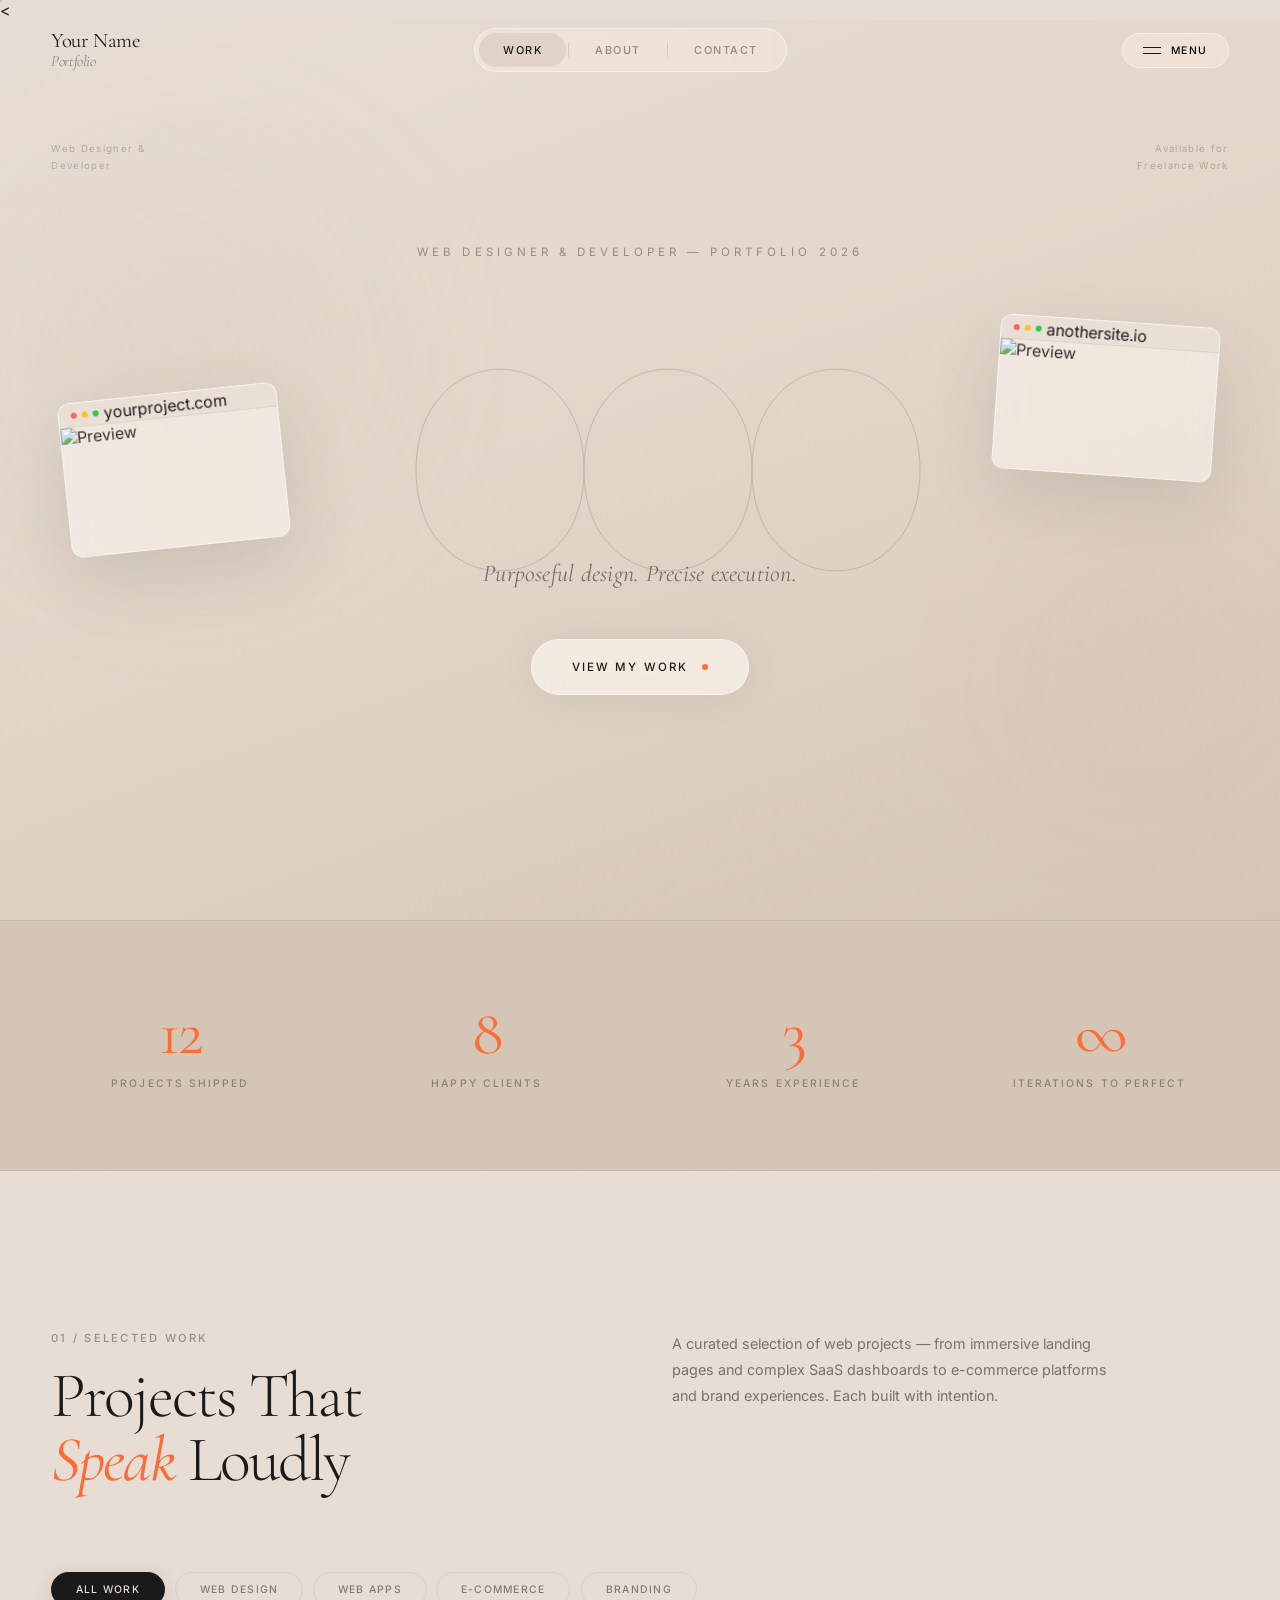
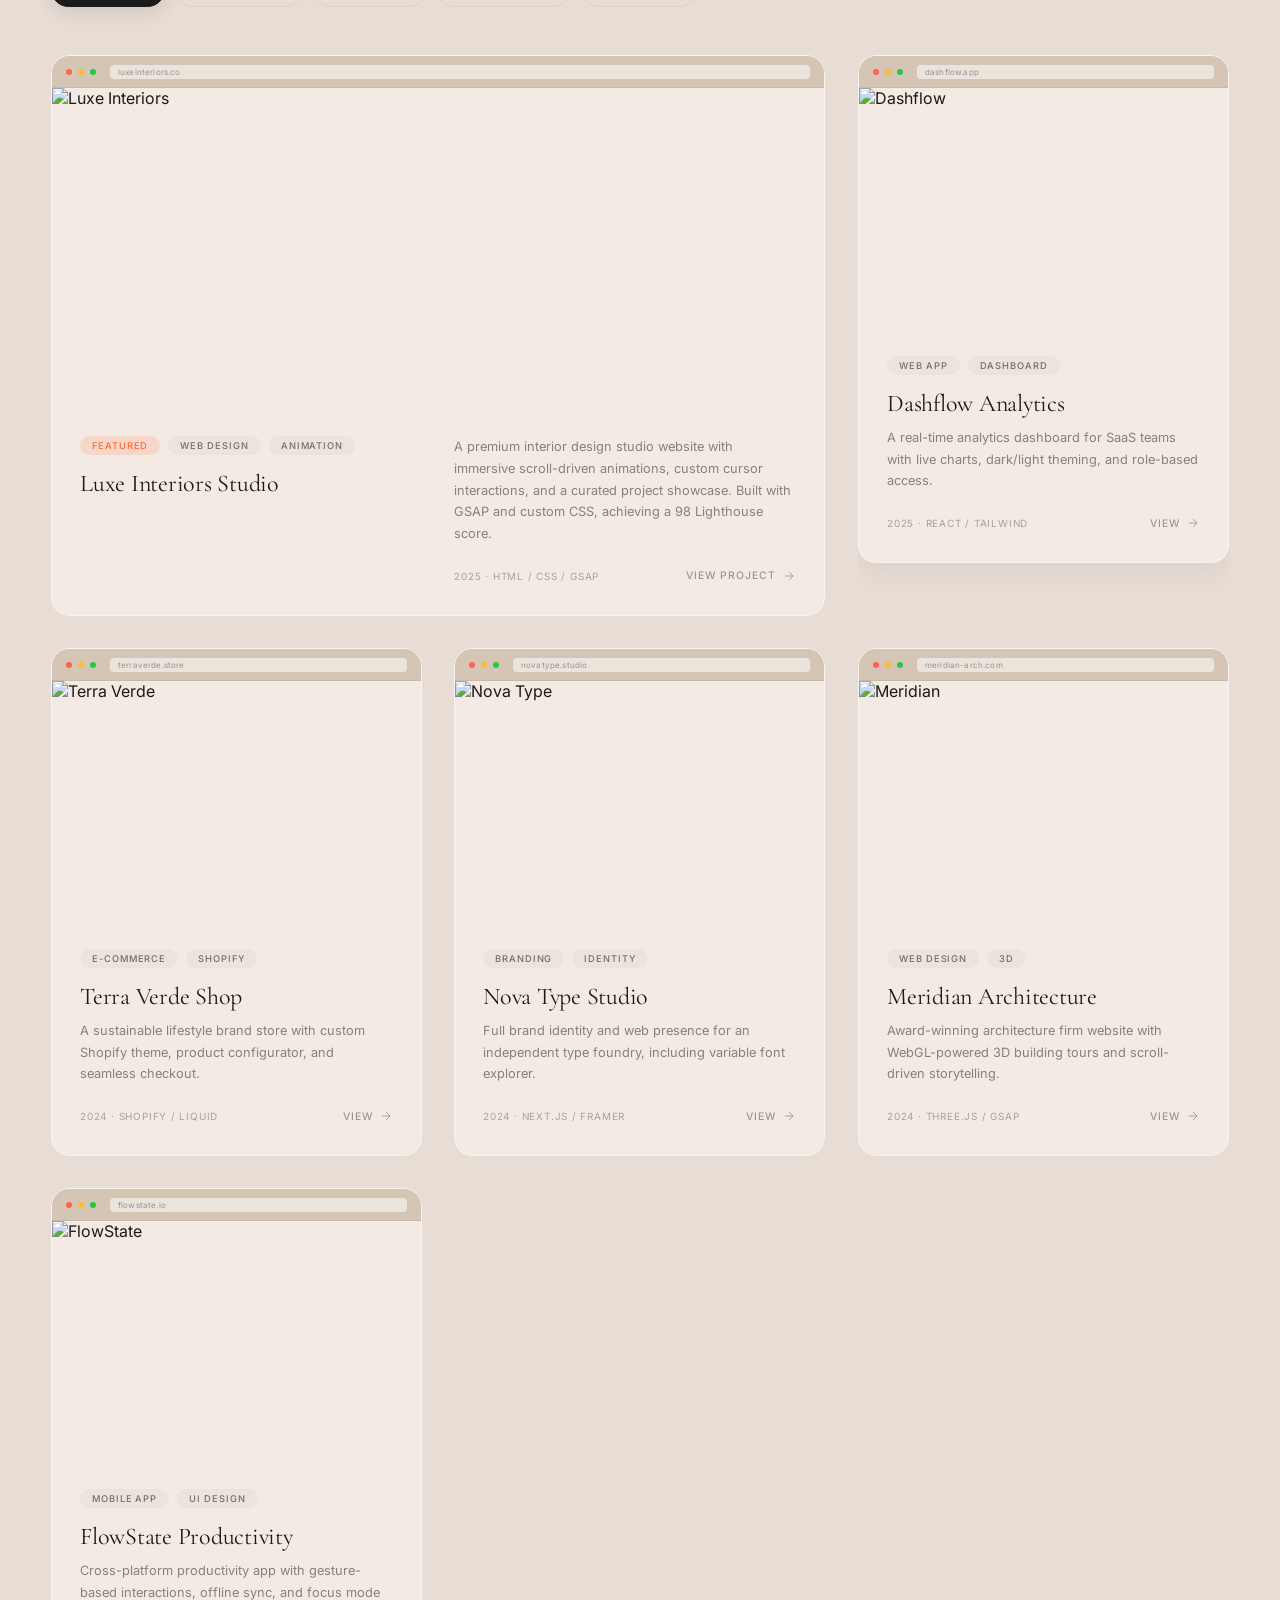
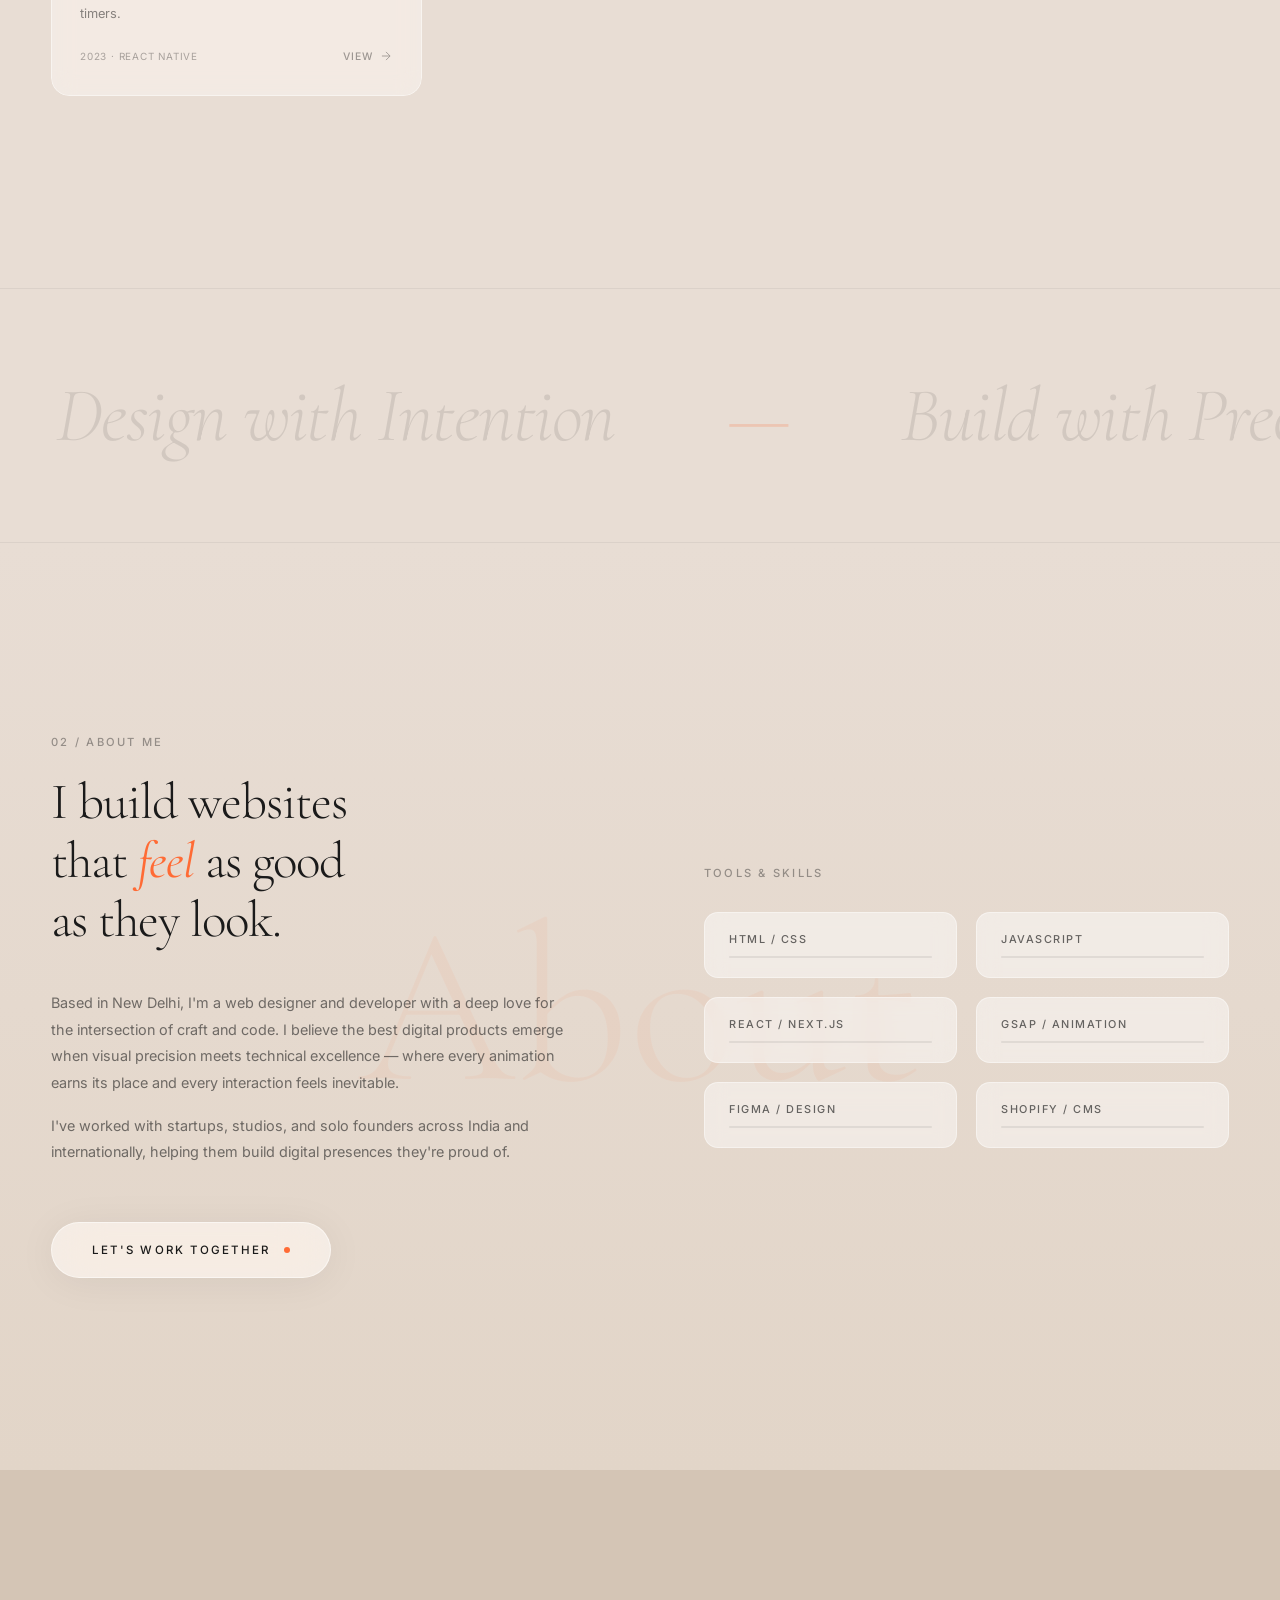
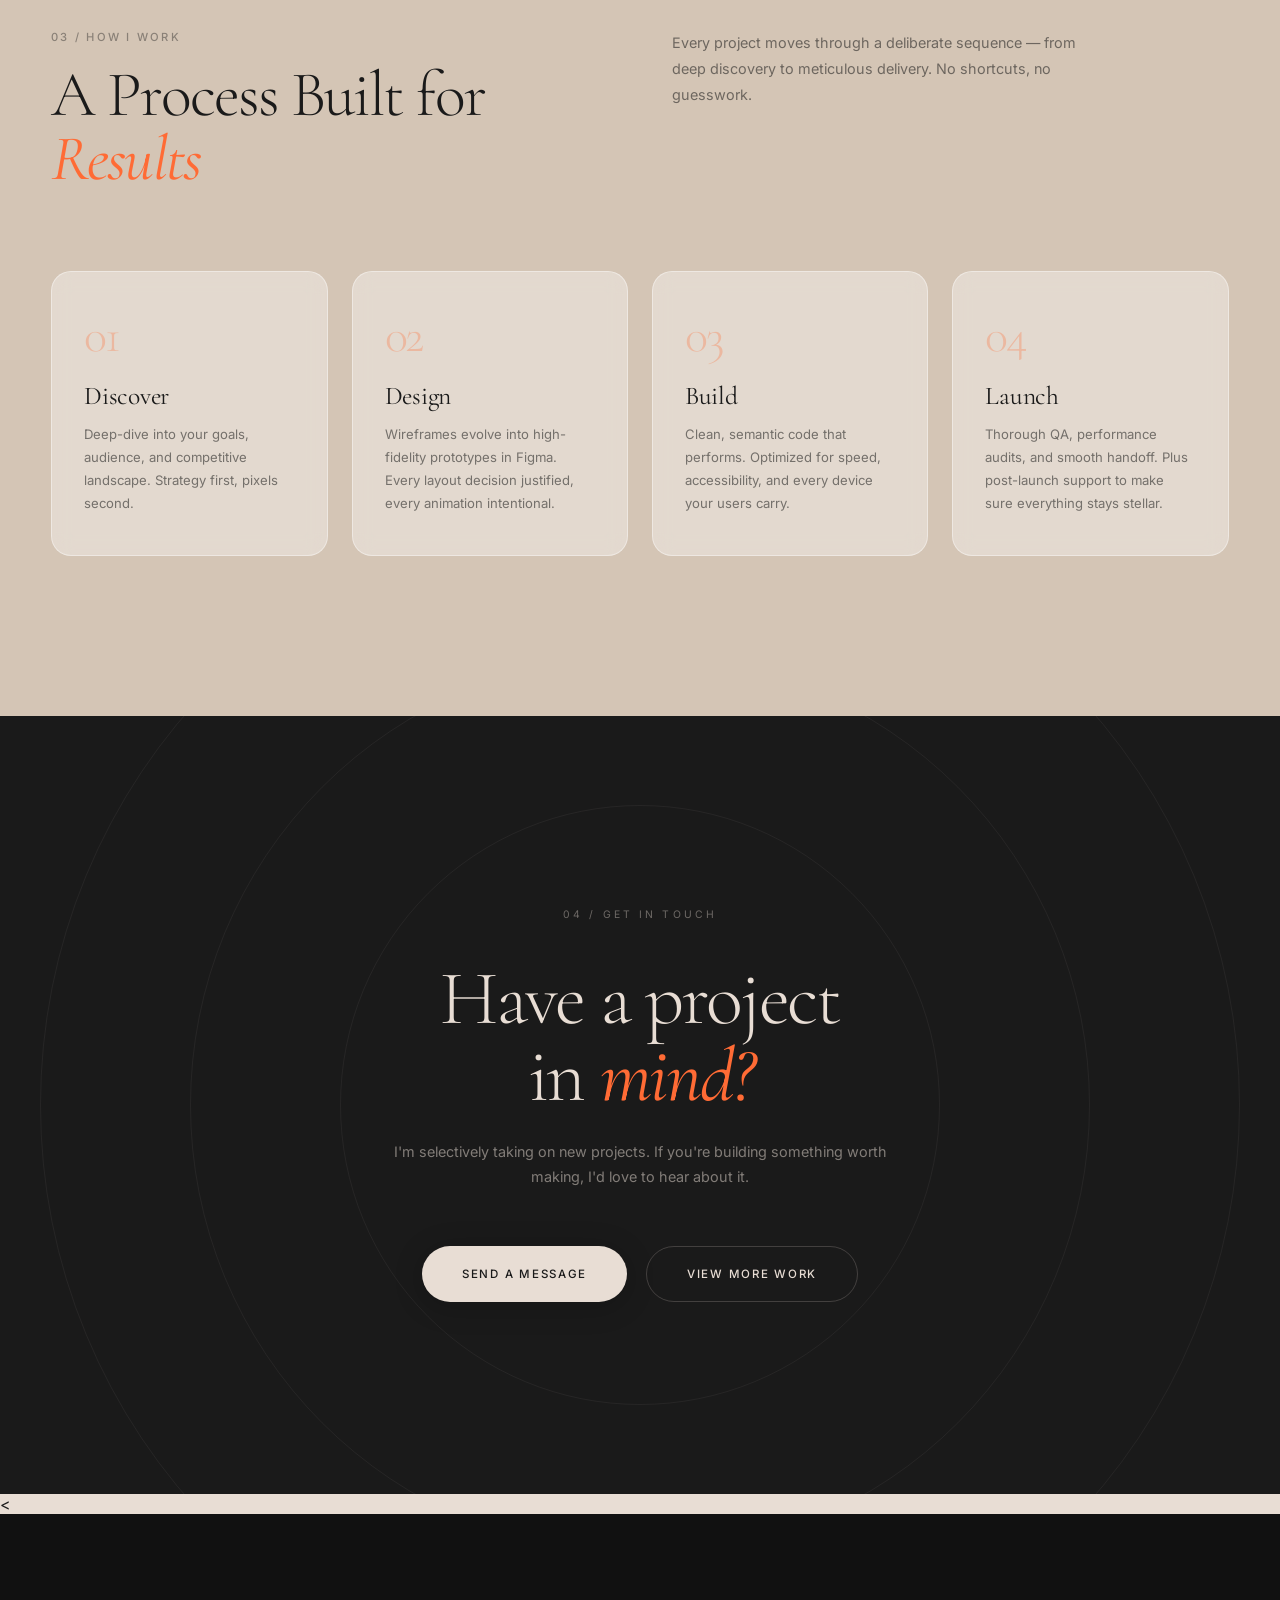
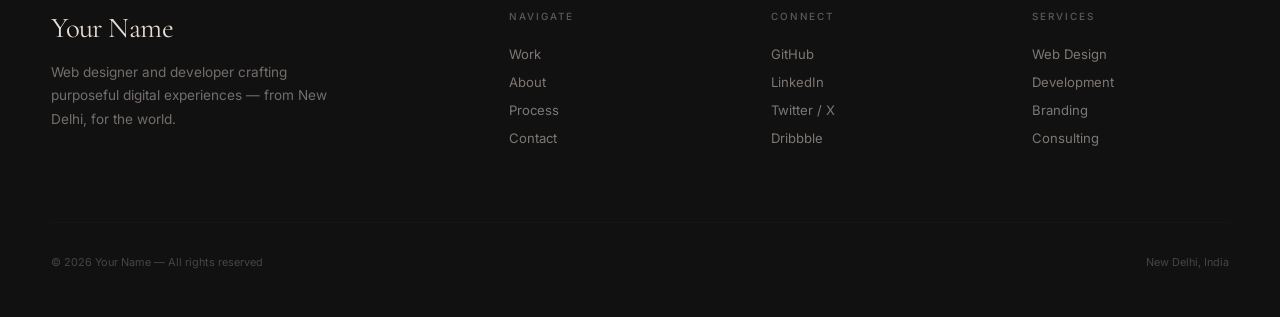
==== index.html @ 9e34c234 "Add files via upload" ====
<!DOCTYPE html>
<html lang="en">
<head>
    <meta charset="UTF-8">
    <meta name="viewport" content="width=device-width, initial-scale=1.0">
    <title>Portfolio — Web Projects</title>
    <link rel="preconnect" href="https://fonts.googleapis.com">
    <link rel="preconnect" href="https://fonts.gstatic.com" crossorigin>
    <link href="https://fonts.googleapis.com/css2?family=Cormorant+Garamond:ital,wght@0,300;0,400;0,500;0,600;1,300;1,400&family=Inter:wght@300;400;500&display=swap" rel="stylesheet">
    <script src="https://cdnjs.cloudflare.com/ajax/libs/gsap/3.12.5/gsap.min.js"></script>
    <script src="https://cdnjs.cloudflare.com/ajax/libs/gsap/3.12.5/ScrollTrigger.min.js"></script>
    <style>
        :root {
            --parchment: #E8DDD4;
            --parchment-deep: #D4C5B5;
            --parchment-dark: #C8B8A5;
            --ink: #1A1A1A;
            --ink-light: #3a3a3a;
            --accent: #FF6B35;
            --accent-soft: rgba(255, 107, 53, 0.15);
            --glass: rgba(255, 255, 255, 0.25);
            --glass-border: rgba(255, 255, 255, 0.45);
            --font-display: 'Cormorant Garamond', serif;
            --font-body: 'Inter', sans-serif;
            --ease-expo-out: cubic-bezier(0.16, 1, 0.3, 1);
            --ease-smooth: cubic-bezier(0.25, 1, 0.5, 1);
            --ease-liquid: cubic-bezier(0.4, 0, 0.2, 1);
        }

        * { margin: 0; padding: 0; box-sizing: border-box; }

        html {
            background: var(--parchment);
            color: var(--ink);
            font-family: var(--font-body);
            -webkit-font-smoothing: antialiased;
            -moz-osx-font-smoothing: grayscale;
            scroll-behavior: smooth;
        }

        body { 
            overflow-x: hidden; 
            cursor: none; 
        }

        /* ===== GRAIN ===== */
        .grain-overlay {
            position: fixed;
            top: -50%; left: -50%;
            width: 200%; height: 200%;
            pointer-events: none;
            z-index: 9999;
            opacity: 0.035;
            background-image: url("data:image/svg+xml,%3Csvg viewBox='0 0 512 512' xmlns='http://www.w3.org/2000/svg'%3E%3Cfilter id='n'%3E%3CfeTurbulence type='fractalNoise' baseFrequency='0.85' numOctaves='4' stitchTiles='stitch'/%3E%3C/filter%3E%3Crect width='100%25' height='100%25' filter='url(%23n)'/%3E%3C/svg%3E");
            animation: grainDrift 10s steps(12) infinite;
            mix-blend-mode: overlay;
        }
        @keyframes grainDrift {
            0%,100%{transform:translate(0,0)}10%{transform:translate(-2%,-5%)}20%{transform:translate(-5%,3%)}30%{transform:translate(3%,-8%)}40%{transform:translate(-3%,8%)}50%{transform:translate(-6%,4%)}60%{transform:translate(6%,0)}70%{transform:translate(0,5%)}80%{transform:translate(2%,10%)}90%{transform:translate(-4%,4%)}
        }

        /* ===== CURSOR ===== */
        .cursor-ring {
            position: fixed; top: 0; left: 0;
            width: 32px; height: 32px;
            border: 1px solid rgba(26,26,26,0.25);
            border-radius: 50%;
            pointer-events: none;
            z-index: 10000;
            transform: translate(-50%,-50%) translate3d(0,0,0);
            transition: width .4s var(--ease-smooth), height .4s var(--ease-smooth), border-color .4s, background .4s;
            mix-blend-mode: difference;
            will-change: transform;
        }
        .cursor-ring.hovering { 
            width: 56px; height: 56px; 
            border-color: rgba(255,255,255,.5); 
            background: rgba(255,255,255,0.03);
        }
        .cursor-dot {
            position: fixed; top: 0; left: 0;
            width: 5px; height: 5px;
            background: var(--ink);
            border-radius: 50%;
            pointer-events: none;
            z-index: 10001;
            transform: translate(-50%,-50%) translate3d(0,0,0);
            transition: opacity .3s var(--ease-smooth), transform .3s var(--ease-smooth);
            mix-blend-mode: difference;
            will-change: transform;
        }
        .cursor-dot.hovering { opacity: 0; transform: translate(-50%,-50%) scale(.3) translate3d(0,0,0); }

        /* ===== NAV ===== */
        .nav {
            position: fixed; top: 0; left: 0;
            width: 100%; z-index: 100;
            padding: 28px 4vw;
            transition: all .6s var(--ease-expo-out);
        }
        .nav.scrolled {
            padding: 16px 4vw;
            background: rgba(232,221,212,.78);
            backdrop-filter: blur(24px) saturate(160%);
            -webkit-backdrop-filter: blur(24px) saturate(160%);
            border-bottom: 1px solid rgba(26,26,26,.06);
        }
        .nav-inner {
            max-width: 1440px; margin: 0 auto;
            display: flex; align-items: center; justify-content: space-between;
        }
        .nav-logo {
            font-family: var(--font-display);
            font-size: 1.3rem; font-weight: 400;
            letter-spacing: -0.02em;
            color: var(--ink); text-decoration: none; line-height: 1;
        }
        .nav-logo span {
            display: block; font-size: .75em; font-style: italic;
            font-weight: 300; opacity: .5; margin-top: 2px;
        }
        .nav-tabs {
            display: flex; align-items: center; gap: 2px;
            background: var(--glass);
            backdrop-filter: blur(20px) saturate(180%);
            -webkit-backdrop-filter: blur(20px) saturate(180%);
            border: 1px solid var(--glass-border);
            border-radius: 100px; padding: 4px;
        }
        .nav-tab {
            position: relative;
            padding: 10px 24px;
            font-family: var(--font-body);
            font-size: .68rem; font-weight: 500;
            letter-spacing: .14em; text-transform: uppercase;
            text-decoration: none; color: var(--ink); opacity: .45;
            transition: all .4s var(--ease-smooth); 
            border-radius: 100px;
        }
        .nav-tab:hover { opacity: .85; background: rgba(26,26,26,.05); }
        .nav-tab.active { opacity: 1; background: rgba(26,26,26,.08); }
        .nav-divider { width: 1px; height: 14px; background: rgba(26,26,26,.12); }
        .nav-menu-btn {
            display: flex; align-items: center; gap: 10px;
            padding: 10px 20px;
            background: var(--glass);
            backdrop-filter: blur(20px) saturate(180%);
            -webkit-backdrop-filter: blur(20px) saturate(180%);
            border: 1px solid var(--glass-border);
            border-radius: 100px; cursor: none;
            transition: all .4s var(--ease-smooth);
        }
        .nav-menu-btn:hover { background: rgba(26,26,26,.06); }
        .hamburger { display: flex; flex-direction: column; gap: 5px; width: 18px; }
        .hamburger span {
            display: block; height: 1px; background: var(--ink);
            transition: all .4s var(--ease-expo-out); transform-origin: center;
        }
        .hamburger.open span:first-child { transform: rotate(45deg) translate(2px,2px); }
        .hamburger.open span:last-child { transform: rotate(-45deg) translate(2px,-2px); }
        .menu-label {
            font-family: var(--font-body); font-size: .65rem;
            font-weight: 500; letter-spacing: .15em; text-transform: uppercase;
        }

        /* ===== MENU OVERLAY ===== */
        .menu-overlay {
            position: fixed; inset: 0;
            background: var(--parchment);
            z-index: 90;
            display: flex; flex-direction: column;
            align-items: center; justify-content: center; gap: 2rem;
            opacity: 0; pointer-events: none;
            transition: opacity .7s var(--ease-expo-out);
        }
        .menu-overlay.open { opacity: 1; pointer-events: auto; }
        .menu-item {
            font-family: var(--font-display);
            font-size: clamp(2.5rem, 6vw, 5rem);
            font-weight: 300; color: var(--ink); text-decoration: none;
            opacity: 0; transform: translateY(40px);
            transition: all .6s var(--ease-expo-out); position: relative;
        }
        .menu-overlay.open .menu-item { opacity: 1; transform: translateY(0); }
        .menu-item::after {
            content: ''; position: absolute; bottom: -6px; left: 50%;
            width: 0; height: 1px; background: var(--accent);
            transition: all .5s var(--ease-expo-out);
            transform: translateX(-50%);
        }
        .menu-item:hover::after { width: 100%; }
        .menu-item:hover { color: var(--accent); }

        /* ===== HERO ===== */
        .hero {
            position: relative; width: 100%; min-height: 100vh;
            display: flex; align-items: center; justify-content: center;
            overflow: hidden;
            background: linear-gradient(160deg, var(--parchment) 0%, #E2D5C8 50%, var(--parchment-deep) 100%);
        }
        
        /* Infinity / Lemniscate Background */
        .hero-infinity {
            position: absolute;
            inset: 0;
            display: flex;
            align-items: center;
            justify-content: center;
            z-index: 1;
            pointer-events: none;
            opacity: 0.18;
            animation: infinityRotate 60s linear infinite;
        }
        @keyframes infinityRotate {
            from { transform: rotate(0deg); }
            to { transform: rotate(360deg); }
        }
        .hero-infinity svg {
            width: 70vw;
            height: 70vw;
            max-width: 900px;
            max-height: 900px;
            overflow: visible;
        }
        .infinity-path {
            fill: none;
            stroke: var(--ink);
            stroke-width: 0.8;
            stroke-linecap: round;
            stroke-dasharray: 2400;
            stroke-dashoffset: 2400;
            animation: infinityDraw 8s var(--ease-expo-out) forwards, infinityPulse 6s ease-in-out 8s infinite;
        }
        @keyframes infinityDraw {
            to { stroke-dashoffset: 0; }
        }
        @keyframes infinityPulse {
            0%, 100% { stroke-opacity: 0.3; }
            50% { stroke-opacity: 0.6; }
        }

        /* Organic Blobs */
        .hero-blob {
            position: absolute;
            border-radius: 50%;
            filter: blur(80px);
            opacity: 0.35;
            z-index: 1;
            pointer-events: none;
            will-change: transform;
        }
        .hero-blob.one {
            width: 500px; height: 500px;
            background: radial-gradient(circle, rgba(200,180,160,.5) 0%, transparent 70%);
            top: 10%; left: -5%;
            animation: blobFloat1 20s ease-in-out infinite;
        }
        .hero-blob.two {
            width: 400px; height: 400px;
            background: radial-gradient(circle, rgba(255,107,53,.15) 0%, transparent 70%);
            bottom: 5%; right: -5%;
            animation: blobFloat2 25s ease-in-out infinite;
        }
        @keyframes blobFloat1 {
            0%,100%{transform:translate(0,0) scale(1)}33%{transform:translate(40px,-30px) scale(1.1)}66%{transform:translate(-20px,20px) scale(0.9)}
        }
        @keyframes blobFloat2 {
            0%,100%{transform:translate(0,0) scale(1)}33%{transform:translate(-30px,40px) scale(1.05)}66%{transform:translate(20px,-20px) scale(0.95)}
        }

        /* Floating browser-style preview cards */
        .float-preview {
            position: absolute;
            width: 220px; height: 155px;
            background: rgba(255,255,255,.45);
            backdrop-filter: blur(16px) saturate(140%);
            border-radius: 12px;
            border: 1px solid rgba(255,255,255,.5);
            box-shadow: 0 24px 70px rgba(0,0,0,.1);
            overflow: hidden; z-index: 2;
            will-change: transform;
        }
        .float-preview .browser-bar {
            height: 24px;
            background: rgba(232,221,212,.85);
            display: flex; align-items: center; gap: 5px;
            padding: 0 12px;
            border-bottom: 1px solid rgba(0,0,0,.06);
        }
        .browser-dot { width: 6px; height: 6px; border-radius: 50%; }
        .bd-r { background: #ff5f57; }
        .bd-y { background: #febc2e; }
        .bd-g { background: #28c840; }
        .float-preview .preview-content {
            width: 100%; height: calc(100% - 24px);
            object-fit: cover;
            opacity: 0.9;
        }
        .float-preview.left {
            left: 5%; top: 50%;
            transform: translateY(-50%) rotate(-6deg);
            animation: fp1 8s ease-in-out infinite;
        }
        .float-preview.right {
            right: 5%; top: 42%;
            transform: translateY(-50%) rotate(4deg);
            animation: fp2 9s ease-in-out infinite;
        }
        @keyframes fp1 {
            0%,100% { transform: translateY(-50%) rotate(-6deg) translate3d(0,0,0); }
            50% { transform: translateY(calc(-50% - 16px)) rotate(-4deg) translate3d(0,0,0); }
        }
        @keyframes fp2 {
            0%,100% { transform: translateY(-50%) rotate(4deg) translate3d(0,0,0); }
            50% { transform: translateY(calc(-50% - 20px)) rotate(6deg) translate3d(0,0,0); }
        }

        /* Hero content */
        .hero-content {
            position: relative; z-index: 10;
            text-align: center; max-width: 940px; padding: 0 4vw;
        }
        .hero-eyebrow {
            font-family: var(--font-body);
            font-size: .72rem; font-weight: 400;
            letter-spacing: .35em; text-transform: uppercase;
            color: var(--ink); opacity: .4;
            margin-bottom: 2.2rem; overflow: hidden;
        }
        .hero-eyebrow span { display: inline-block; }
        .hero-headline {
            font-family: var(--font-display);
            font-size: clamp(3.2rem, 10vw, 8.5rem);
            font-weight: 300; line-height: .9;
            letter-spacing: -.04em; color: var(--ink);
            margin-bottom: 2.2rem;
        }
        .hero-headline .line { display: block; overflow: hidden; }
        .hero-headline .line-inner { display: block; transform: translateY(110%); }
        .hero-headline .accent { color: var(--accent); font-style: italic; font-weight: 400; }
        .hero-subline {
            font-family: var(--font-display);
            font-size: clamp(1.1rem, 2.2vw, 1.5rem);
            font-weight: 400; font-style: italic;
            color: var(--ink); opacity: .55;
            margin-bottom: 3.2rem; overflow: hidden;
            letter-spacing: 0.01em;
        }
        .hero-subline span { display: inline-block; }
        .cta-btn {
            position: relative; display: inline-flex;
            align-items: center; gap: 14px;
            padding: 20px 40px;
            background: rgba(255,255,255,.55);
            backdrop-filter: blur(24px) saturate(200%);
            -webkit-backdrop-filter: blur(24px) saturate(200%);
            border: 1px solid rgba(255,255,255,.5);
            border-radius: 100px;
            font-family: var(--font-body); font-size: .72rem;
            font-weight: 500; letter-spacing: .18em; text-transform: uppercase;
            color: var(--ink); text-decoration: none; cursor: none;
            overflow: hidden;
            transition: all .5s var(--ease-smooth);
            box-shadow: 0 4px 40px rgba(0,0,0,.06);
            will-change: transform;
        }
        .cta-btn::before {
            content: ''; position: absolute; inset: 0;
            background: var(--ink);
            transform: scaleX(0); transform-origin: right;
            transition: transform .6s var(--ease-expo-out);
            border-radius: 100px; z-index: 0;
        }
        .cta-btn:hover::before { transform: scaleX(1); transform-origin: left; }
        .cta-btn:hover { color: var(--parchment); box-shadow: 0 12px 50px rgba(0,0,0,.18); transform: translateY(-2px); }
        .cta-btn span, .cta-btn .btn-dot { position: relative; z-index: 1; }
        .btn-dot {
            width: 6px; height: 6px; background: var(--accent);
            border-radius: 50%; transition: all .4s var(--ease-smooth);
        }
        .cta-btn:hover .btn-dot { background: var(--parchment); transform: scale(1.6); }
        
        /* Side labels */
        .hero-side-label {
            position: absolute; top: 120px;
            font-family: var(--font-body); font-size: .6rem;
            letter-spacing: .14em; color: var(--ink); opacity: .25;
            z-index: 10; line-height: 1.8;
        }
        .hero-side-label.right { right: 4vw; text-align: right; }
        .hero-side-label.left { left: 4vw; }
        
        /* Scroll indicator */
        .scroll-indicator {
            position: absolute; bottom: 36px; left: 50%;
            transform: translateX(-50%); z-index: 10;
            display: flex; flex-direction: column; align-items: center; gap: 10px;
            opacity: 0;
        }
        .scroll-indicator span {
            font-family: var(--font-body); font-size: .6rem;
            letter-spacing: .25em; text-transform: uppercase;
            color: var(--ink); opacity: .35;
        }
        .scroll-line {
            width: 1px; height: 48px;
            background: linear-gradient(to bottom, var(--ink), transparent);
            opacity: .25; 
            animation: scrollPulse 2.5s ease-in-out infinite;
            transform-origin: top;
        }
        @keyframes scrollPulse {
            0%,100%{transform:scaleY(1);opacity:.25}50%{transform:scaleY(.4);opacity:.08}
        }

        /* ===== STATS STRIP ===== */
        .stats-strip {
            padding: 5rem 4vw;
            background: var(--parchment-deep);
            border-top: 1px solid rgba(26,26,26,.06);
            border-bottom: 1px solid rgba(26,26,26,.06);
            position: relative;
            z-index: 5;
        }
        .stats-inner {
            max-width: 1200px; margin: 0 auto;
            display: grid; grid-template-columns: repeat(4, 1fr);
            gap: 3rem;
        }
        .stat-item { text-align: center; }
        .stat-number {
            font-family: var(--font-display);
            font-size: clamp(2.5rem, 5vw, 4rem);
            font-weight: 300; color: var(--ink);
            letter-spacing: -.03em; line-height: 1;
        }
        .stat-number .accent-num { color: var(--accent); font-weight: 400; }
        .stat-label {
            font-family: var(--font-body); font-size: .65rem;
            font-weight: 500; letter-spacing: .2em;
            text-transform: uppercase; color: var(--ink); opacity: .4;
            margin-top: .75rem;
        }

        /* ===== PROJECTS SECTION ===== */
        .section {
            position: relative;
            padding: 10rem 4vw 12rem;
            background: var(--parchment); 
            overflow: hidden;
        }
        .section-header {
            max-width: 1440px; margin: 0 auto;
            display: grid; grid-template-columns: 1fr 1fr;
            gap: 4rem; align-items: start; margin-bottom: 5rem;
        }
        .section-label {
            font-family: var(--font-body); font-size: .7rem;
            font-weight: 500; letter-spacing: .2em; text-transform: uppercase;
            color: var(--ink); opacity: .4; margin-bottom: 1.2rem;
        }
        .section-title {
            font-family: var(--font-display);
            font-size: clamp(2.5rem, 5vw, 4.5rem);
            font-weight: 300; line-height: 1; color: var(--ink);
            letter-spacing: -.03em;
        }
        .section-title .accent { color: var(--accent); font-style: italic; font-weight: 400; }
        .section-desc {
            font-family: var(--font-body); font-size: .9rem;
            line-height: 1.8; color: var(--ink); opacity: .55;
            max-width: 440px;
        }
        
        /* Filter tabs */
        .filter-tabs {
            max-width: 1440px; margin: 0 auto 3rem;
            display: flex; gap: .6rem; flex-wrap: wrap;
        }
        .filter-tab {
            padding: 10px 24px;
            background: transparent;
            border: 1px solid rgba(26,26,26,.12);
            border-radius: 100px;
            font-family: var(--font-body); font-size: .65rem;
            font-weight: 500; letter-spacing: .12em; text-transform: uppercase;
            color: var(--ink); opacity: .5; cursor: none;
            transition: all .4s var(--ease-smooth);
            will-change: transform;
        }
        .filter-tab:hover { opacity: .8; border-color: rgba(26,26,26,.25); transform: translateY(-1px); }
        .filter-tab.active {
            opacity: 1; background: var(--ink); color: var(--parchment);
            border-color: var(--ink);
            box-shadow: 0 4px 20px rgba(0,0,0,.12);
        }

        /* Project Card Grid */
        .card-grid {
            max-width: 1440px; margin: 0 auto;
            display: grid; grid-template-columns: repeat(3, 1fr);
            gap: 2rem;
        }
        
        .card {
            position: relative;
            border-radius: 18px;
            overflow: hidden; 
            cursor: none;
            transition: transform .6s var(--ease-smooth), box-shadow .6s var(--ease-smooth);
            transform-style: preserve-3d;
            will-change: transform;
            background: transparent;
        }
        .card-inner {
            background: rgba(255,255,255,.4);
            backdrop-filter: blur(12px) saturate(140%);
            border-radius: 18px;
            border: 1px solid rgba(255,255,255,.45);
            overflow: hidden;
            transition: transform .5s var(--ease-smooth), box-shadow .5s var(--ease-smooth);
            will-change: transform;
            box-shadow: 0 8px 32px rgba(0,0,0,.06);
        }
        .card:hover {
            transform: translateY(-8px);
        }
        .card:hover .card-inner {
            box-shadow: 0 32px 64px rgba(0,0,0,.14);
            border-color: rgba(255,255,255,.7);
        }
        
        /* Browser mockup header */
        .card-browser {
            height: 32px;
            background: var(--parchment-deep);
            display: flex; align-items: center; gap: 6px;
            padding: 0 14px;
            border-bottom: 1px solid rgba(0,0,0,.06);
        }
        .card-browser .url-bar {
            flex: 1; height: 14px;
            background: rgba(255,255,255,.55);
            border-radius: 4px; margin-left: 8px;
            display: flex; align-items: center; padding: 0 8px;
        }
        .card-browser .url-text {
            font-size: .5rem; color: var(--ink); opacity: .4;
            font-family: var(--font-body); letter-spacing: .02em;
            white-space: nowrap; overflow: hidden;
        }
        .card-image-wrap {
            position: relative; width: 100%; height: 240px; overflow: hidden;
        }
        .card-image {
            width: 100%; height: 100%; object-fit: cover;
            transition: transform 1s var(--ease-smooth);
            will-change: transform;
        }
        .card:hover .card-image { transform: scale(1.05); }
        .card-overlay {
            position: absolute; inset: 0;
            background: linear-gradient(to top, rgba(26,26,26,.55) 0%, transparent 60%);
            opacity: 0; transition: opacity .5s var(--ease-smooth);
            pointer-events: none;
        }
        .card:hover .card-overlay { opacity: 1; }
        .card-link-btn {
            position: absolute; bottom: 18px; right: 18px;
            width: 44px; height: 44px;
            background: var(--parchment);
            border-radius: 50%;
            display: flex; align-items: center; justify-content: center;
            opacity: 0; transform: scale(.6) rotate(-30deg);
            transition: all .5s var(--ease-expo-out);
            cursor: none; text-decoration: none;
            box-shadow: 0 4px 20px rgba(0,0,0,.15);
            z-index: 5;
        }
        .card:hover .card-link-btn {
            opacity: 1; transform: scale(1) rotate(0deg);
        }
        .card-link-btn svg { width: 16px; height: 16px; }
        .card-content { padding: 1.75rem 1.75rem 2rem; }
        .card-tags {
            display: flex; gap: .5rem; flex-wrap: wrap; margin-bottom: 1rem;
        }
        .card-tag {
            padding: 4px 12px;
            background: rgba(26,26,26,.05);
            border-radius: 100px;
            font-family: var(--font-body); font-size: .58rem;
            font-weight: 500; letter-spacing: .1em; text-transform: uppercase;
            color: var(--ink); opacity: .6;
        }
        .card-tag.featured { background: var(--accent-soft); color: var(--accent); opacity: 1; }
        .card-title {
            font-family: var(--font-display);
            font-size: 1.5rem; font-weight: 400;
            color: var(--ink); margin-bottom: .6rem; line-height: 1.1;
            letter-spacing: -0.01em;
        }
        .card-desc {
            font-family: var(--font-body); font-size: .8rem;
            line-height: 1.7; color: var(--ink); opacity: .5;
            margin-bottom: 1.5rem;
        }
        .card-footer {
            display: flex; align-items: center; justify-content: space-between;
        }
        .card-meta {
            font-family: var(--font-body); font-size: .62rem;
            letter-spacing: .08em; text-transform: uppercase;
            color: var(--ink); opacity: .35;
        }
        .card-arrow {
            display: flex; align-items: center; gap: 6px;
            font-family: var(--font-body); font-size: .65rem;
            font-weight: 500; letter-spacing: .1em; text-transform: uppercase;
            color: var(--ink); opacity: .4; text-decoration: none;
            transition: all .4s var(--ease-smooth); cursor: none;
        }
        .card-arrow:hover { opacity: .9; gap: 10px; }
        .card-arrow svg { width: 14px; height: 14px; }

        /* Featured (wide) card */
        .card.wide {
            grid-column: span 2;
        }
        .card.wide .card-image-wrap { height: 320px; }
        .card.wide .card-content { display: grid; grid-template-columns: 1fr 1fr; gap: 2rem; }
        .card.wide .card-desc-col { display: flex; flex-direction: column; justify-content: space-between; }

        /* ===== MARQUEE ===== */
        .marquee-section {
            padding: 5rem 0;
            background: var(--parchment);
            overflow: hidden;
            border-top: 1px solid rgba(26,26,26,.06);
            border-bottom: 1px solid rgba(26,26,26,.06);
            position: relative;
            z-index: 5;
        }
        .marquee-track {
            display: flex; width: max-content;
            animation: marqueeScroll 32s linear infinite;
            will-change: transform;
        }
        .marquee-item {
            font-family: var(--font-display);
            font-size: clamp(2.5rem, 6vw, 5rem);
            font-weight: 300; font-style: italic;
            color: var(--ink); opacity: .1;
            white-space: nowrap; padding: 0 3.5rem;
            letter-spacing: -.02em;
            transition: all .5s var(--ease-smooth);
            cursor: default;
            user-select: none;
        }
        .marquee-item.accent { color: var(--accent); opacity: .2; }
        
        /* Glow effect on hover */
        .marquee-track:hover .marquee-item {
            opacity: 0.06;
        }
        .marquee-track:hover .marquee-item:hover {
            opacity: 1;
            text-shadow: 0 0 60px rgba(255, 107, 53, 0.35), 0 0 120px rgba(255, 107, 53, 0.15);
            color: var(--accent);
        }

        @keyframes marqueeScroll { 0%{transform:translateX(0)}100%{transform:translateX(-50%)} }

        /* ===== ABOUT / SKILLS SECTION ===== */
        .about-section {
            position: relative;
            padding: 12rem 4vw;
            background: linear-gradient(to bottom, var(--parchment), #E2D5C8);
            overflow: hidden;
        }
        .about-bg-text {
            position: absolute; top: 50%; left: 50%;
            transform: translate(-50%,-50%);
            font-family: var(--font-display);
            font-size: clamp(6rem, 18vw, 14rem);
            font-weight: 300; color: var(--accent);
            opacity: .06; white-space: nowrap;
            pointer-events: none; z-index: 1;
            user-select: none;
        }
        .about-inner {
            position: relative; z-index: 10;
            max-width: 1440px; margin: 0 auto;
            display: grid; grid-template-columns: 1fr 1fr;
            gap: 8rem; align-items: center;
        }
        .about-headline {
            font-family: var(--font-display);
            font-size: clamp(2.2rem, 4vw, 3.5rem);
            font-weight: 300; line-height: 1.15; color: var(--ink);
            margin-bottom: 2.5rem;
            letter-spacing: -0.02em;
        }
        .about-headline em { color: var(--accent); font-style: italic; font-weight: 400; }
        .about-body {
            font-family: var(--font-body); font-size: .9rem;
            line-height: 1.85; color: var(--ink); opacity: .58;
            margin-bottom: 2.5rem;
        }
        
        /* Skills list */
        .skills-grid {
            display: grid; grid-template-columns: 1fr 1fr; gap: 1.2rem;
        }
        .skill-item {
            padding: 1.2rem 1.5rem;
            background: rgba(255,255,255,.45);
            backdrop-filter: blur(10px);
            border-radius: 14px;
            border: 1px solid rgba(255,255,255,.4);
            transition: all .4s var(--ease-smooth);
            will-change: transform;
        }
        .skill-item:hover {
            transform: translateY(-4px);
            box-shadow: 0 16px 40px rgba(0,0,0,.08);
            border-color: rgba(255,255,255,.7);
        }
        .skill-name {
            font-family: var(--font-body); font-size: .68rem;
            font-weight: 500; letter-spacing: .14em; text-transform: uppercase;
            color: var(--ink); opacity: .65; margin-bottom: .6rem;
        }
        .skill-bar {
            height: 2px; background: rgba(26,26,26,.08); border-radius: 2px;
            overflow: hidden;
        }
        .skill-fill {
            height: 100%; background: var(--accent); border-radius: 2px;
            width: 0%;
            transition: width 1.2s var(--ease-expo-out);
        }
        .skill-item.in-view .skill-fill { width: var(--w); }

        /* ===== PROCESS SECTION ===== */
        .process-section {
            padding: 10rem 4vw;
            background: var(--parchment-deep);
            position: relative;
        }
        .process-inner {
            max-width: 1440px; margin: 0 auto;
        }
        .process-steps {
            margin-top: 5rem;
            display: grid; grid-template-columns: repeat(4, 1fr); gap: 1.5rem;
        }
        .process-step {
            padding: 2.5rem 2rem;
            background: rgba(255,255,255,.35);
            backdrop-filter: blur(10px);
            border-radius: 20px;
            border: 1px solid rgba(255,255,255,.4);
            transition: all .5s var(--ease-smooth);
            position: relative;
            overflow: hidden;
            opacity: 1; /* GUARANTEED VISIBLE */
            transform: translateY(0);
        }
        .process-step::before {
            content: '';
            position: absolute;
            top: 0; left: 0; right: 0;
            height: 2px;
            background: linear-gradient(90deg, transparent, var(--accent), transparent);
            opacity: 0;
            transition: opacity .5s;
        }
        .process-step:hover {
            transform: translateY(-8px);
            box-shadow: 0 24px 60px rgba(0,0,0,.1);
            background: rgba(255,255,255,.5);
        }
        .process-step:hover::before {
            opacity: 0.4;
        }
        .step-num {
            font-family: var(--font-display);
            font-size: 3rem; font-weight: 300;
            color: var(--accent); opacity: .3; line-height: 1;
            margin-bottom: 1.25rem;
            letter-spacing: -.05em;
        }
        .step-title {
            font-family: var(--font-display);
            font-size: 1.6rem; font-weight: 400; color: var(--ink);
            margin-bottom: .75rem;
            letter-spacing: -0.01em;
        }
        .step-desc {
            font-family: var(--font-body); font-size: .82rem;
            line-height: 1.75; color: var(--ink); opacity: .55;
        }

        /* ===== CONTACT / CTA SECTION ===== */
        .cta-section {
            padding: 12rem 4vw;
            background: var(--ink); color: var(--parchment);
            text-align: center; position: relative; overflow: hidden;
        }
        .cta-bg-ring {
            position: absolute; top: 50%; left: 50%;
            transform: translate(-50%,-50%);
            width: 600px; height: 600px;
            border: 1px solid rgba(232,221,212,.06);
            border-radius: 50%; pointer-events: none;
            animation: ringPulse 8s ease-in-out infinite;
        }
        .cta-bg-ring:nth-child(2) { width: 900px; height: 900px; animation-delay: -2s; }
        .cta-bg-ring:nth-child(3) { width: 1200px; height: 1200px; animation-delay: -4s; }
        
        @keyframes ringPulse {
            0%, 100% { transform: translate(-50%,-50%) scale(1); opacity: .5; }
            50% { transform: translate(-50%,-50%) scale(1.05); opacity: .3; }
        }
        
        .cta-inner { position: relative; z-index: 10; max-width: 720px; margin: 0 auto; }
        .cta-eyebrow {
            font-family: var(--font-body); font-size: .65rem;
            letter-spacing: .3em; text-transform: uppercase;
            color: var(--parchment); opacity: .4; margin-bottom: 2.5rem;
        }
        .cta-headline {
            font-family: var(--font-display);
            font-size: clamp(2.5rem, 6vw, 5rem);
            font-weight: 300; line-height: 1;
            color: var(--parchment); margin-bottom: 1.5rem;
            letter-spacing: -.03em;
        }
        .cta-headline em { color: var(--accent); font-style: italic; font-weight: 400; }
        .cta-subtext {
            font-family: var(--font-body); font-size: .9rem;
            line-height: 1.8; color: var(--parchment); opacity: .5;
            margin-bottom: 3.5rem;
            max-width: 500px;
            margin-left: auto;
            margin-right: auto;
        }
        .cta-buttons { display: flex; gap: 1.2rem; justify-content: center; flex-wrap: wrap; }
        .btn-primary {
            display: inline-flex; align-items: center; gap: 12px;
            padding: 20px 40px;
            background: var(--parchment); color: var(--ink);
            border-radius: 100px;
            font-family: var(--font-body); font-size: .72rem;
            font-weight: 500; letter-spacing: .15em; text-transform: uppercase;
            text-decoration: none; cursor: none;
            transition: all .5s var(--ease-smooth);
            box-shadow: 0 4px 30px rgba(0,0,0,.2);
            will-change: transform;
        }
        .btn-primary:hover {
            background: var(--accent); color: white;
            transform: translateY(-3px); 
            box-shadow: 0 16px 50px rgba(255,107,53,.35);
        }
        .btn-secondary {
            display: inline-flex; align-items: center; gap: 12px;
            padding: 20px 40px;
            border: 1px solid rgba(232,221,212,.2);
            color: var(--parchment); border-radius: 100px;
            font-family: var(--font-body); font-size: .72rem;
            font-weight: 500; letter-spacing: .15em; text-transform: uppercase;
            text-decoration: none; cursor: none;
            transition: all .5s var(--ease-smooth);
            will-change: transform;
        }
        .btn-secondary:hover {
            background: rgba(232,221,212,.08);
            border-color: rgba(232,221,212,.45);
            transform: translateY(-3px);
        }

        /* ===== FOOTER ===== */
        .footer {
            padding: 6rem 4vw 3rem;
            background: #111; color: var(--parchment);
            position: relative;
            z-index: 5;
        }
        .footer-inner {
            max-width: 1440px; margin: 0 auto;
            display: grid; grid-template-columns: 2fr 1fr 1fr 1fr; gap: 4rem;
        }
        .footer-brand {
            font-family: var(--font-display); font-size: 1.8rem;
            font-weight: 400; margin-bottom: 1rem;
            letter-spacing: -0.02em;
        }
        .footer-tagline {
            font-family: var(--font-body); font-size: .85rem;
            opacity: .45; line-height: 1.7; max-width: 300px;
        }
        .footer-col h4 {
            font-family: var(--font-body); font-size: .62rem;
            font-weight: 500; letter-spacing: .2em; text-transform: uppercase;
            opacity: .35; margin-bottom: 1.5rem;
        }
        .footer-col a {
            display: block; font-family: var(--font-body); font-size: .82rem;
            color: var(--parchment); opacity: .5; text-decoration: none;
            margin-bottom: .75rem; transition: all .3s var(--ease-smooth); cursor: none;
        }
        .footer-col a:hover { opacity: 1; transform: translateX(3px); }
        .footer-bottom {
            max-width: 1440px; margin: 4rem auto 0; padding-top: 2rem;
            border-top: 1px solid rgba(232,221,212,.08);
            display: flex; justify-content: space-between;
            font-family: var(--font-body); font-size: .68rem; opacity: .25;
        }

        /* ===== RESPONSIVE ===== */
        @media (max-width: 1024px) {
            .card-grid { grid-template-columns: repeat(2,1fr); }
            .card.wide { grid-column: span 2; }
            .card.wide .card-content { grid-template-columns: 1fr; }
            .process-steps { grid-template-columns: repeat(2,1fr); }
            .stats-inner { grid-template-columns: repeat(2,1fr); gap: 2rem; }
            .about-inner { grid-template-columns: 1fr; gap: 4rem; }
            .hero-infinity svg { width: 90vw; height: 90vw; }
        }
        @media (max-width: 768px) {
            .nav-tabs { display: none; }
            .section-header { grid-template-columns: 1fr; }
            .card-grid { grid-template-columns: 1fr; }
            .card.wide { grid-column: span 1; }
            .card.wide .card-image-wrap { height: 240px; }
            .footer-inner { grid-template-columns: 1fr 1fr; }
            .float-preview { display: none; }
            .hero-side-label { display: none; }
            .cursor-ring, .cursor-dot { display: none; }
            body { cursor: auto; }
            .process-steps { grid-template-columns: 1fr; }
            .stats-inner { grid-template-columns: repeat(2,1fr); }
            .hero-infinity { opacity: 0.1; }
        }
        @media (max-width: 480px) {
            .footer-inner { grid-template-columns: 1fr; }
            .cta-buttons { flex-direction: column; align-items: center; }
            .stats-inner { grid-template-columns: 1fr; }
        }
    </style>
</head>
<body>

<div class="grain-overlay"></div>
<div class="cursor-ring" id="cursorRing"></div>
<div class="cursor-dot" id="cursorDot"></div>

<!-- ===== NAV ===== -->
<<nav class="nav" id="nav">
    <div class="nav-inner">
        <a href="#" class="nav-logo" data-magnetic>
            Your Name<br><span>Portfolio</span>
        </a>
        <div class="nav-tabs">
            <a href="#projects" class="nav-tab active" data-magnetic>Work</a>
            <div class="nav-divider"></div>
            <a href="#about" class="nav-tab" data-magnetic>About</a>
            <div class="nav-divider"></div>
            <a href="#contact" class="nav-tab" data-magnetic>Contact</a>
        </div>
        <button class="nav-menu-btn" id="menuBtn" data-magnetic>
            <div class="hamburger" id="hamburger"><span></span><span></span></div>
            <span class="menu-label" id="menuLabel">Menu</span>
        </button>
    </div>
</nav>

<!-- Menu Overlay -->
<div class="menu-overlay" id="menuOverlay">
    <a href="#projects" class="menu-item" style="transition-delay:.05s">Work</a>
    <a href="#about" class="menu-item" style="transition-delay:.1s">About</a>
    <a href="#process" class="menu-item" style="transition-delay:.15s">Process</a>
    <a href="#contact" class="menu-item" style="transition-delay:.2s">Contact</a>
</div>

<!-- ===== HERO ===== -->
<section class="hero" id="hero">
    <!-- Organic Blobs -->
    <div class="hero-blob one"></div>
    <div class="hero-blob two"></div>

    <!-- Infinity / Lemniscate SVG -->
    <div class="hero-infinity">
        <svg viewBox="0 0 800 400" preserveAspectRatio="xMidYMid meet">
            <path class="infinity-path" d="M 200,200 C 200,80 350,80 350,200 C 350,320 500,320 500,200 C 500,80 650,80 650,200 C 650,320 500,320 500,200 C 500,80 350,80 350,200 C 350,320 200,320 200,200" />
        </svg>
    </div>

    <!-- Floating browser previews -->
    <div class="float-preview left">
        <div class="browser-bar">
            <div class="browser-dot bd-r"></div>
            <div class="browser-dot bd-y"></div>
            <div class="browser-dot bd-g"></div>
            <div class="url-bar"><span class="url-text">yourproject.com</span></div>
        </div>
        <img class="preview-content" src="https://images.unsplash.com/photo-1559028012-481c04fa702d?w=400&h=300&fit=crop&q=80" alt="Preview">
    </div>
    <div class="float-preview right">
        <div class="browser-bar">
            <div class="browser-dot bd-r"></div>
            <div class="browser-dot bd-y"></div>
            <div class="browser-dot bd-g"></div>
            <div class="url-bar"><span class="url-text">anothersite.io</span></div>
        </div>
        <img class="preview-content" src="https://images.unsplash.com/photo-1551650975-87deedd944c3?w=400&h=300&fit=crop&q=80" alt="Preview">
    </div>

    <div class="hero-side-label left">
        Web Designer &amp;<br>Developer
    </div>
    <div class="hero-side-label right">
        Available for<br>Freelance Work
    </div>

    <div class="hero-content">
        <div class="hero-eyebrow" id="heroEyebrow">
            <span>Web Designer &amp; Developer — Portfolio 2026</span>
        </div>
        <h1 class="hero-headline" id="heroHeadline">
            <span class="line"><span class="line-inner">Crafting Digital</span></span>
            <span class="line"><span class="line-inner"><span class="accent">Experiences</span></span></span>
        </h1>
        <p class="hero-subline" id="heroSubline">
            <span>Purposeful design. Precise execution.</span>
        </p>
        <a href="#projects" class="cta-btn" id="heroCta" data-magnetic>
            <span>View My Work</span>
            <span class="btn-dot"></span>
        </a>
    </div>

    <div class="scroll-indicator" id="scrollIndicator">
        <span>Scroll</span>
        <div class="scroll-line"></div>
    </div>
</section>

<!-- ===== STATS ===== -->
<section class="stats-strip" id="stats">
    <div class="stats-inner">
        <div class="stat-item">
            <div class="stat-number"><span class="accent-num">12</span></div>
            <div class="stat-label">Projects Shipped</div>
        </div>
        <div class="stat-item">
            <div class="stat-number"><span class="accent-num">8</span></div>
            <div class="stat-label">Happy Clients</div>
        </div>
        <div class="stat-item">
            <div class="stat-number"><span class="accent-num">3</span></div>
            <div class="stat-label">Years Experience</div>
        </div>
        <div class="stat-item">
            <div class="stat-number"><span class="accent-num">∞</span></div>
            <div class="stat-label">Iterations to Perfect</div>
        </div>
    </div>
</section>

<!-- ===== PROJECTS ===== -->
<section class="section" id="projects">
    <div class="section-header">
        <div>
            <div class="section-label">01 / Selected Work</div>
            <h2 class="section-title" id="projectsTitle">
                Projects That<br><span class="accent">Speak</span> Loudly
            </h2>
        </div>
        <p class="section-desc" id="projectsDesc">
            A curated selection of web projects — from immersive landing pages and 
            complex SaaS dashboards to e-commerce platforms and brand experiences. 
            Each built with intention.
        </p>
    </div>

    <div class="filter-tabs" id="filterTabs">
        <button class="filter-tab active" data-filter="all">All Work</button>
        <button class="filter-tab" data-filter="web">Web Design</button>
        <button class="filter-tab" data-filter="app">Web Apps</button>
        <button class="filter-tab" data-filter="ecomm">E-commerce</button>
        <button class="filter-tab" data-filter="brand">Branding</button>
    </div>

    <div class="card-grid" id="cardGrid">

        <!-- Featured wide card -->
        <div class="card wide" data-category="web" data-magnetic>
            <div class="card-inner">
                <div class="card-browser">
                    <div class="browser-dot bd-r"></div>
                    <div class="browser-dot bd-y"></div>
                    <div class="browser-dot bd-g"></div>
                    <div class="url-bar"><span class="url-text">luxeinteriors.co</span></div>
                </div>
                <div class="card-image-wrap">
                    <img class="card-image" src="https://images.unsplash.com/photo-1618219944342-824e40a13285?w=1200&h=600&fit=crop&q=80" alt="Luxe Interiors">
                    <div class="card-overlay"></div>
                    <a href="#" class="card-link-btn">
                        <svg viewBox="0 0 24 24" fill="none" stroke="currentColor" stroke-width="2"><path d="M7 17L17 7M7 7h10v10"/></svg>
                    </a>
                </div>
                <div class="card-content">
                    <div>
                        <div class="card-tags">
                            <span class="card-tag featured">Featured</span>
                            <span class="card-tag">Web Design</span>
                            <span class="card-tag">Animation</span>
                        </div>
                        <h3 class="card-title">Luxe Interiors Studio</h3>
                    </div>
                    <div class="card-desc-col">
                        <p class="card-desc">
                            A premium interior design studio website with immersive scroll-driven animations, 
                            custom cursor interactions, and a curated project showcase.
                            Built with GSAP and custom CSS, achieving a 98 Lighthouse score.
                        </p>
                        <div class="card-footer">
                            <span class="card-meta">2025 · HTML / CSS / GSAP</span>
                            <a href="#" class="card-arrow">
                                View Project
                                <svg viewBox="0 0 24 24" fill="none" stroke="currentColor" stroke-width="1.5"><path d="M5 12h14M12 5l7 7-7 7"/></svg>
                            </a>
                        </div>
                    </div>
                </div>
            </div>
        </div>

        <!-- Card 2 -->
        <div class="card" data-category="app" data-magnetic>
            <div class="card-inner">
                <div class="card-browser">
                    <div class="browser-dot bd-r"></div>
                    <div class="browser-dot bd-y"></div>
                    <div class="browser-dot bd-g"></div>
                    <div class="url-bar"><span class="url-text">dashflow.app</span></div>
                </div>
                <div class="card-image-wrap">
                    <img class="card-image" src="https://images.unsplash.com/photo-1551650975-87deedd944c3?w=600&h=460&fit=crop&q=80" alt="Dashflow">
                    <div class="card-overlay"></div>
                    <a href="#" class="card-link-btn">
                        <svg viewBox="0 0 24 24" fill="none" stroke="currentColor" stroke-width="2"><path d="M7 17L17 7M7 7h10v10"/></svg>
                    </a>
                </div>
                <div class="card-content">
                    <div class="card-tags">
                        <span class="card-tag">Web App</span>
                        <span class="card-tag">Dashboard</span>
                    </div>
                    <h3 class="card-title">Dashflow Analytics</h3>
                    <p class="card-desc">A real-time analytics dashboard for SaaS teams with live charts, dark/light theming, and role-based access.</p>
                    <div class="card-footer">
                        <span class="card-meta">2025 · React / Tailwind</span>
                        <a href="#" class="card-arrow">View
                            <svg viewBox="0 0 24 24" fill="none" stroke="currentColor" stroke-width="1.5"><path d="M5 12h14M12 5l7 7-7 7"/></svg>
                        </a>
                    </div>
                </div>
            </div>
        </div>

        <!-- Card 3 -->
        <div class="card" data-category="ecomm" data-magnetic>
            <div class="card-inner">
                <div class="card-browser">
                    <div class="browser-dot bd-r"></div>
                    <div class="browser-dot bd-y"></div>
                    <div class="browser-dot bd-g"></div>
                    <div class="url-bar"><span class="url-text">terraverde.store</span></div>
                </div>
                <div class="card-image-wrap">
                    <img class="card-image" src="https://images.unsplash.com/photo-1441986300917-64674bd600d8?w=600&h=460&fit=crop&q=80" alt="Terra Verde">
                    <div class="card-overlay"></div>
                    <a href="#" class="card-link-btn">
                        <svg viewBox="0 0 24 24" fill="none" stroke="currentColor" stroke-width="2"><path d="M7 17L17 7M7 7h10v10"/></svg>
                    </a>
                </div>
                <div class="card-content">
                    <div class="card-tags">
                        <span class="card-tag">E-commerce</span>
                        <span class="card-tag">Shopify</span>
                    </div>
                    <h3 class="card-title">Terra Verde Shop</h3>
                    <p class="card-desc">A sustainable lifestyle brand store with custom Shopify theme, product configurator, and seamless checkout.</p>
                    <div class="card-footer">
                        <span class="card-meta">2024 · Shopify / Liquid</span>
                        <a href="#" class="card-arrow">View
                            <svg viewBox="0 0 24 24" fill="none" stroke="currentColor" stroke-width="1.5"><path d="M5 12h14M12 5l7 7-7 7"/></svg>
                        </a>
                    </div>
                </div>
            </div>
        </div>

        <!-- Card 4 -->
        <div class="card" data-category="brand" data-magnetic>
            <div class="card-inner">
                <div class="card-browser">
                    <div class="browser-dot bd-r"></div>
                    <div class="browser-dot bd-y"></div>
                    <div class="browser-dot bd-g"></div>
                    <div class="url-bar"><span class="url-text">novatype.studio</span></div>
                </div>
                <div class="card-image-wrap">
                    <img class="card-image" src="https://images.unsplash.com/photo-1561070791-2526d30994b5?w=600&h=460&fit=crop&q=80" alt="Nova Type">
                    <div class="card-overlay"></div>
                    <a href="#" class="card-link-btn">
                        <svg viewBox="0 0 24 24" fill="none" stroke="currentColor" stroke-width="2"><path d="M7 17L17 7M7 7h10v10"/></svg>
                    </a>
                </div>
                <div class="card-content">
                    <div class="card-tags">
                        <span class="card-tag">Branding</span>
                        <span class="card-tag">Identity</span>
                    </div>
                    <h3 class="card-title">Nova Type Studio</h3>
                    <p class="card-desc">Full brand identity and web presence for an independent type foundry, including variable font explorer.</p>
                    <div class="card-footer">
                        <span class="card-meta">2024 · Next.js / Framer</span>
                        <a href="#" class="card-arrow">View
                            <svg viewBox="0 0 24 24" fill="none" stroke="currentColor" stroke-width="1.5"><path d="M5 12h14M12 5l7 7-7 7"/></svg>
                        </a>
                    </div>
                </div>
            </div>
        </div>

        <!-- Card 5 -->
        <div class="card" data-category="web" data-magnetic>
            <div class="card-inner">
                <div class="card-browser">
                    <div class="browser-dot bd-r"></div>
                    <div class="browser-dot bd-y"></div>
                    <div class="browser-dot bd-g"></div>
                    <div class="url-bar"><span class="url-text">meridian-arch.com</span></div>
                </div>
                <div class="card-image-wrap">
                    <img class="card-image" src="https://images.unsplash.com/photo-1487958449943-2429e8be8625?w=600&h=460&fit=crop&q=80" alt="Meridian">
                    <div class="card-overlay"></div>
                    <a href="#" class="card-link-btn">
                        <svg viewBox="0 0 24 24" fill="none" stroke="currentColor" stroke-width="2"><path d="M7 17L17 7M7 7h10v10"/></svg>
                    </a>
                </div>
                <div class="card-content">
                    <div class="card-tags">
                        <span class="card-tag">Web Design</span>
                        <span class="card-tag">3D</span>
                    </div>
                    <h3 class="card-title">Meridian Architecture</h3>
                    <p class="card-desc">Award-winning architecture firm website with WebGL-powered 3D building tours and scroll-driven storytelling.</p>
                    <div class="card-footer">
                        <span class="card-meta">2024 · Three.js / GSAP</span>
                        <a href="#" class="card-arrow">View
                            <svg viewBox="0 0 24 24" fill="none" stroke="currentColor" stroke-width="1.5"><path d="M5 12h14M12 5l7 7-7 7"/></svg>
                        </a>
                    </div>
                </div>
            </div>
        </div>

        <!-- Card 6 -->
        <div class="card" data-category="app" data-magnetic>
            <div class="card-inner">
                <div class="card-browser">
                    <div class="browser-dot bd-r"></div>
                    <div class="browser-dot bd-y"></div>
                    <div class="browser-dot bd-g"></div>
                    <div class="url-bar"><span class="url-text">flowstate.io</span></div>
                </div>
                <div class="card-image-wrap">
                    <img class="card-image" src="https://images.unsplash.com/photo-1512941937669-90a1b58e7e9c?w=600&h=460&fit=crop&q=80" alt="FlowState">
                    <div class="card-overlay"></div>
                    <a href="#" class="card-link-btn">
                        <svg viewBox="0 0 24 24" fill="none" stroke="currentColor" stroke-width="2"><path d="M7 17L17 7M7 7h10v10"/></svg>
                    </a>
                </div>
                <div class="card-content">
                    <div class="card-tags">
                        <span class="card-tag">Mobile App</span>
                        <span class="card-tag">UI Design</span>
                    </div>
                    <h3 class="card-title">FlowState Productivity</h3>
                    <p class="card-desc">Cross-platform productivity app with gesture-based interactions, offline sync, and focus mode timers.</p>
                    <div class="card-footer">
                        <span class="card-meta">2023 · React Native</span>
                        <a href="#" class="card-arrow">View
                            <svg viewBox="0 0 24 24" fill="none" stroke="currentColor" stroke-width="1.5"><path d="M5 12h14M12 5l7 7-7 7"/></svg>
                        </a>
                    </div>
                </div>
            </div>
        </div>

    </div>
</section>

<!-- ===== MARQUEE ===== -->
<section class="marquee-section">
    <div class="marquee-track" id="marqueeTrack">
        <span class="marquee-item">Design with Intention</span>
        <span class="marquee-item accent">—</span>
        <span class="marquee-item">Build with Precision</span>
        <span class="marquee-item accent">—</span>
        <span class="marquee-item">Ship with Pride</span>
        <span class="marquee-item accent">—</span>
        <span class="marquee-item">Design with Intention</span>
        <span class="marquee-item accent">—</span>
        <span class="marquee-item">Build with Precision</span>
        <span class="marquee-item accent">—</span>
        <span class="marquee-item">Ship with Pride</span>
        <span class="marquee-item accent">—</span>
    </div>
</section>

<!-- ===== ABOUT ===== -->
<section class="about-section" id="about">
    <div class="about-bg-text">About</div>
    <div class="about-inner">
        <div>
            <div class="section-label" style="margin-bottom:1.5rem">02 / About Me</div>
            <h2 class="about-headline">
                I build websites<br>that <em>feel</em> as good<br>as they look.
            </h2>
            <p class="about-body">
                Based in New Delhi, I'm a web designer and developer with a deep love for 
                the intersection of craft and code. I believe the best digital products 
                emerge when visual precision meets technical excellence — where every 
                animation earns its place and every interaction feels inevitable.
            </p>
            <p class="about-body" style="margin-top:-1.5rem">
                I've worked with startups, studios, and solo founders across India and 
                internationally, helping them build digital presences they're proud of.
            </p>
            <a href="#contact" class="cta-btn" data-magnetic style="margin-top:1rem">
                <span>Let's Work Together</span>
                <span class="btn-dot"></span>
            </a>
        </div>
        <div>
            <div class="section-label" style="margin-bottom:2rem">Tools &amp; Skills</div>
            <div class="skills-grid" id="skillsGrid">
                <div class="skill-item" style="--w:97%">
                    <div class="skill-name">HTML / CSS</div>
                    <div class="skill-bar"><div class="skill-fill"></div></div>
                </div>
                <div class="skill-item" style="--w:88%">
                    <div class="skill-name">JavaScript</div>
                    <div class="skill-bar"><div class="skill-fill"></div></div>
                </div>
                <div class="skill-item" style="--w:82%">
                    <div class="skill-name">React / Next.js</div>
                    <div class="skill-bar"><div class="skill-fill"></div></div>
                </div>
                <div class="skill-item" style="--w:90%">
                    <div class="skill-name">GSAP / Animation</div>
                    <div class="skill-bar"><div class="skill-fill"></div></div>
                </div>
                <div class="skill-item" style="--w:85%">
                    <div class="skill-name">Figma / Design</div>
                    <div class="skill-bar"><div class="skill-fill"></div></div>
                </div>
                <div class="skill-item" style="--w:78%">
                    <div class="skill-name">Shopify / CMS</div>
                    <div class="skill-bar"><div class="skill-fill"></div></div>
                </div>
            </div>
        </div>
    </div>
</section>

<!-- ===== PROCESS ===== -->
<section class="process-section" id="process">
    <div class="process-inner">
        <div class="section-header" style="margin-bottom:0">
            <div>
                <div class="section-label">03 / How I Work</div>
                <h2 class="section-title">
                    A Process Built for<br><span class="accent">Results</span>
                </h2>
            </div>
            <p class="section-desc">
                Every project moves through a deliberate sequence — from deep 
                discovery to meticulous delivery. No shortcuts, no guesswork.
            </p>
        </div>
        <div class="process-steps" id="processSteps">
            <div class="process-step">
                <div class="step-num">01</div>
                <div class="step-title">Discover</div>
                <p class="step-desc">Deep-dive into your goals, audience, and competitive landscape. Strategy first, pixels second.</p>
            </div>
            <div class="process-step">
                <div class="step-num">02</div>
                <div class="step-title">Design</div>
                <p class="step-desc">Wireframes evolve into high-fidelity prototypes in Figma. Every layout decision justified, every animation intentional.</p>
            </div>
            <div class="process-step">
                <div class="step-num">03</div>
                <div class="step-title">Build</div>
                <p class="step-desc">Clean, semantic code that performs. Optimized for speed, accessibility, and every device your users carry.</p>
            </div>
            <div class="process-step">
                <div class="step-num">04</div>
                <div class="step-title">Launch</div>
                <p class="step-desc">Thorough QA, performance audits, and smooth handoff. Plus post-launch support to make sure everything stays stellar.</p>
            </div>
        </div>
    </div>
</section>

<!-- ===== CTA ===== -->
<section class="cta-section" id="contact">
    <div class="cta-bg-ring"></div>
    <div class="cta-bg-ring"></div>
    <div class="cta-bg-ring"></div>
    <div class="cta-inner">
        <div class="cta-eyebrow">04 / Get In Touch</div>
        <h2 class="cta-headline">
            Have a project<br>in <em>mind?</em>
        </h2>
        <p class="cta-subtext">
            I'm selectively taking on new projects. If you're building something 
            worth making, I'd love to hear about it.
        </p>
        <div class="cta-buttons">
            <a href="mailto:hello@yourname.com" class="btn-primary" data-magnetic>
                Send a Message
            </a>
            <a href="#projects" class="btn-secondary" data-magnetic>
                View More Work
            </a>
        </div>
    </div>
</section>

<!-- ===== FOOTER ===== -->
<<footer class="footer">
    <div class="footer-inner">
        <div>
            <div class="footer-brand">Your Name</div>
            <p class="footer-tagline">
                Web designer and developer crafting purposeful digital experiences 
                — from New Delhi, for the world.
            </p>
        </div>
        <div class="footer-col">
            <h4>Navigate</h4>
            <a href="#projects">Work</a>
            <a href="#about">About</a>
            <a href="#process">Process</a>
            <a href="#contact">Contact</a>
        </div>
        <div class="footer-col">
            <h4>Connect</h4>
            <a href="#">GitHub</a>
            <a href="#">LinkedIn</a>
            <a href="#">Twitter / X</a>
            <a href="#">Dribbble</a>
        </div>
        <div class="footer-col">
            <h4>Services</h4>
            <a href="#">Web Design</a>
            <a href="#">Development</a>
            <a href="#">Branding</a>
            <a href="#">Consulting</a>
        </div>
    </div>
    <div class="footer-bottom">
        <span>© 2026 Your Name — All rights reserved</span>
        <span>New Delhi, India</span>
    </div>
</footer>

<script>
// ===== CURSOR =====
const cursorRing = document.getElementById('cursorRing');
const cursorDot = document.getElementById('cursorDot');
let cursorX = 0, cursorY = 0;
let ringX = 0, ringY = 0;
let dotX = 0, dotY = 0;

document.addEventListener('mousemove', e => { 
    cursorX = e.clientX; 
    cursorY = e.clientY; 
});

function animateCursor() {
    // Smoother lerp for premium feel
    ringX += (cursorX - ringX) * 0.12;
    ringY += (cursorY - ringY) * 0.12;
    dotX += (cursorX - dotX) * 0.25;
    dotY += (cursorY - dotY) * 0.25;
    
    cursorRing.style.transform = `translate(${ringX}px, ${ringY}px) translate(-50%, -50%)`;
    cursorDot.style.transform = `translate(${dotX}px, ${dotY}px) translate(-50%, -50%)`;
    
    requestAnimationFrame(animateCursor);
}
animateCursor();

// Magnetic effect
document.querySelectorAll('[data-magnetic]').forEach(el => {
    el.addEventListener('mouseenter', () => { 
        cursorRing.classList.add('hovering'); 
        cursorDot.classList.add('hovering'); 
    });
    el.addEventListener('mouseleave', () => { 
        cursorRing.classList.remove('hovering'); 
        cursorDot.classList.remove('hovering'); 
    });
    
    el.addEventListener('mousemove', e => {
        const r = el.getBoundingClientRect();
        const x = e.clientX - r.left - r.width/2;
        const y = e.clientY - r.top - r.height/2;
        el.style.transform = `translate(${x*0.15}px, ${y*0.15}px)`;
    });
    
    el.addEventListener('mouseleave', () => {
        el.style.transition = 'transform 0.6s cubic-bezier(0.25, 1, 0.5, 1)';
        el.style.transform = 'translate(0,0)';
        setTimeout(() => { el.style.transition = ''; }, 600);
    });
});

// ===== MENU =====
const menuBtn = document.getElementById('menuBtn');
const menuOverlay = document.getElementById('menuOverlay');
const hamburger = document.getElementById('hamburger');
const menuLabel = document.getElementById('menuLabel');
let menuOpen = false;

menuBtn.addEventListener('click', () => {
    menuOpen = !menuOpen;
    menuOverlay.classList.toggle('open', menuOpen);
    hamburger.classList.toggle('open', menuOpen);
    menuLabel.textContent = menuOpen ? 'Close' : 'Menu';
});

document.querySelectorAll('.menu-item').forEach(item => {
    item.addEventListener('click', () => {
        menuOpen = false;
        menuOverlay.classList.remove('open');
        hamburger.classList.remove('open');
        menuLabel.textContent = 'Menu';
    });
});

// ===== NAV SCROLL =====
const nav = document.getElementById('nav');
window.addEventListener('scroll', () => {
    nav.classList.toggle('scrolled', window.scrollY > 60);
}, { passive:true });

// ===== GSAP =====
gsap.registerPlugin(ScrollTrigger);

// Hero entrance - FLAWLESS sequence
gsap.set('#heroHeadline .line-inner', { y: '110%' });
gsap.set('#heroEyebrow span', { y: 30, opacity: 0 });
gsap.set('#heroSubline span', { y: 30, opacity: 0 });
gsap.set('#heroCta', { y: 30, opacity: 0 });

const heroTl = gsap.timeline({ delay: 0.2 });
heroTl
    .to('#heroHeadline .line-inner', { y: '0%', duration: 1.4, stagger: 0.12, ease: 'expo.out' })
    .to('#heroEyebrow span', { y: 0, opacity: 1, duration: 1.2, ease: 'expo.out' }, '-=1')
    .to('#heroSubline span', { y: 0, opacity: 1, duration: 1.2, ease: 'expo.out' }, '-=0.8')
    .to('#heroCta', { y: 0, opacity: 1, duration: 1, ease: 'expo.out' }, '-=0.6')
    .to('#scrollIndicator', { opacity: 1, duration: 0.8, ease: 'power2.out' }, '-=0.4');

// Parallax hero headline
gsap.to('#heroHeadline', {
    scrollTrigger: { trigger: '#hero', start: 'top top', end: 'bottom top', scrub: 1 },
    y: 100, 
    opacity: 0.2,
    ease: 'none'
});

// Section reveals - USE fromTo to prevent ghost states
gsap.fromTo('#projectsTitle', 
    { y: 60, opacity: 0 },
    { scrollTrigger: { trigger: '#projects', start: 'top 80%', toggleActions: 'play none none none' },
      y: 0, opacity: 1, duration: 1.4, ease: 'expo.out' }
);

gsap.fromTo('#projectsDesc', 
    { y: 40, opacity: 0 },
    { scrollTrigger: { trigger: '#projects', start: 'top 75%', toggleActions: 'play none none none' },
      y: 0, opacity: 1, duration: 1.2, ease: 'expo.out', delay: 0.2 }
);

// Cards entrance - CRITICAL FIX: fromTo ensures they end at visible state
gsap.fromTo('.card', 
    { y: 100, opacity: 0, scale: 0.95 },
    { scrollTrigger: { trigger: '.card-grid', start: 'top 85%', toggleActions: 'play none none none' },
      y: 0, opacity: 1, scale: 1, duration: 1.2, stagger: 0.1, ease: 'expo.out' }
);

// Stats
gsap.fromTo('.stat-item', 
    { y: 50, opacity: 0 },
    { scrollTrigger: { trigger: '.stats-strip', start: 'top 85%', toggleActions: 'play none none none' },
      y: 0, opacity: 1, duration: 1, stagger: 0.12, ease: 'expo.out' }
);

// About section
gsap.fromTo('.about-inner > *', 
    { y: 60, opacity: 0 },
    { scrollTrigger: { trigger: '.about-section', start: 'top 75%', toggleActions: 'play none none none' },
      y: 0, opacity: 1, duration: 1.4, stagger: 0.2, ease: 'expo.out' }
);

// Process steps - GUARANTEED VISIBLE with fromTo
gsap.fromTo('.process-step', 
    { y: 60, opacity: 0, scale: 0.96 },
    { scrollTrigger: { trigger: '.process-steps', start: 'top 85%', toggleActions: 'play none none none' },
      y: 0, opacity: 1, scale: 1, duration: 1.2, stagger: 0.15, ease: 'expo.out' }
);

// CTA section
gsap.fromTo('.cta-inner > *', 
    { y: 40, opacity: 0 },
    { scrollTrigger: { trigger: '.cta-section', start: 'top 80%', toggleActions: 'play none none none' },
      y: 0, opacity: 1, duration: 1.2, stagger: 0.15, ease: 'expo.out' }
);

// Footer
gsap.fromTo('.footer-inner > div', 
    { y: 40, opacity: 0 },
    { scrollTrigger: { trigger: '.footer', start: 'top 90%', toggleActions: 'play none none none' },
      y: 0, opacity: 1, duration: 1.2, stagger: 0.1, ease: 'expo.out' }
);

// ===== SKILL BARS =====
const skillsGrid = document.getElementById('skillsGrid');
const skillObserver = new IntersectionObserver((entries) => {
    if (entries[0].isIntersecting) {
        document.querySelectorAll('.skill-item').forEach((item, i) => {
            setTimeout(() => {
                item.classList.add('in-view');
            }, i * 100);
        });
        skillObserver.disconnect();
    }
}, { threshold: 0.2 });
if (skillsGrid) skillObserver.observe(skillsGrid);

// ===== BUTTERY SMOOTH CARD 3D TILT =====
// Architecture: Apply 3D tilt to .card-inner, NOT .card, to avoid transform conflicts with hover lift
document.querySelectorAll('.card').forEach(card => {
    const inner = card.querySelector('.card-inner');
    if (!inner) return;
    
    let targetRotateX = 0;
    let targetRotateY = 0;
    let currentRotateX = 0;
    let currentRotateY = 0;
    let rafId = null;
    let isHovering = false;
    
    function updateTilt() {
        // Lerp for buttery smoothness
        currentRotateX += (targetRotateX - currentRotateX) * 0.12;
        currentRotateY += (targetRotateY - currentRotateY) * 0.12;
        
        inner.style.transform = `perspective(1000px) rotateX(${currentRotateX}deg) rotateY(${currentRotateY}deg) scale3d(1.02, 1.02, 1.02)`;
        
        if (isHovering || Math.abs(targetRotateX - currentRotateX) > 0.01 || Math.abs(targetRotateY - currentRotateY) > 0.01) {
            rafId = requestAnimationFrame(updateTilt);
        } else {
            rafId = null;
        }
    }
    
    card.addEventListener('mouseenter', () => {
        isHovering = true;
        if (!rafId) rafId = requestAnimationFrame(updateTilt);
    });
    
    card.addEventListener('mousemove', e => {
        const r = card.getBoundingClientRect();
        const x = e.clientX - r.left;
        const y = e.clientY - r.top;
        const cx = r.width / 2;
        const cy = r.height / 2;
        // Invert for natural tilt feel
        targetRotateY = ((x - cx) / cx) * 6; // max 6deg
        targetRotateX = -((y - cy) / cy) * 6; // max 6deg
    });
    
    card.addEventListener('mouseleave', () => {
        isHovering = false;
        targetRotateX = 0;
        targetRotateY = 0;
        // Let the lerp finish naturally
        if (!rafId) rafId = requestAnimationFrame(updateTilt);
        
        // Final reset after animation completes
        setTimeout(() => {
            inner.style.transition = 'transform 0.6s cubic-bezier(0.25, 1, 0.5, 1)';
            inner.style.transform = 'perspective(1000px) rotateX(0) rotateY(0) scale3d(1, 1, 1)';
            setTimeout(() => {
                inner.style.transition = '';
            }, 600);
        }, 150);
    });
});

// ===== FILTER TABS - MATHEMATICALLY ABSOLUTE =====
const filterTabs = document.querySelectorAll('.filter-tab');
const cards = document.querySelectorAll('.card');

// Initialize: ensure all cards are visible
cards.forEach(card => {
    gsap.set(card, { opacity: 1, scale: 1, clearProps: 'transform' });
});

filterTabs.forEach(tab => {
    tab.addEventListener('click', () => {
        // Update active state
        filterTabs.forEach(t => t.classList.remove('active'));
        tab.classList.add('active');
        
        const filter = tab.dataset.filter;
        
        cards.forEach((card, i) => {
            const match = filter === 'all' || card.dataset.category === filter;
            
            if (match) {
                // Show: fade in with slight scale up
                gsap.to(card, {
                    opacity: 1,
                    scale: 1,
                    duration: 0.5,
                    delay: i * 0.04,
                    ease: 'power3.out',
                    overwrite: 'auto'
                });
                card.style.pointerEvents = 'auto';
            } else {
                // Hide: fade out with slight scale down, then disable interaction
                gsap.to(card, {
                    opacity: 0.15,
                    scale: 0.96,
                    duration: 0.4,
                    ease: 'power3.inOut',
                    overwrite: 'auto',
                    onComplete: () => {
                        card.style.pointerEvents = 'none';
                    }
                });
            }
        });
    });
});

// ===== SMOOTH ANCHOR SCROLL =====
document.querySelectorAll('a[href^="#"]').forEach(a => {
    a.addEventListener('click', e => {
        e.preventDefault();
        const t = document.querySelector(a.getAttribute('href'));
        if (t) {
            const offset = 80;
            const top = t.getBoundingClientRect().top + window.pageYOffset - offset;
            window.scrollTo({ top, behavior: 'smooth' });
        }
    });
});

// ===== NAV ACTIVE ON SCROLL =====
const sections = document.querySelectorAll('section[id]');
const navTabs = document.querySelectorAll('.nav-tab');
window.addEventListener('scroll', () => {
    let current = '';
    sections.forEach(s => {
        const sectionTop = s.offsetTop - 250;
        if (window.scrollY >= sectionTop) current = s.id;
    });
    navTabs.forEach(tab => {
        tab.classList.toggle('active', tab.getAttribute('href') === '#'+current);
    });
}, { passive:true });

// ===== MARQUEE SPEED MODULATION on hover =====
const marqueeTrack = document.getElementById('marqueeTrack');
const marqueeItems = document.querySelectorAll('.marquee-item');

marqueeItems.forEach(item => {
    item.addEventListener('mouseenter', () => {
        marqueeTrack.style.animationPlayState = 'paused';
    });
    item.addEventListener('mouseleave', () => {
        marqueeTrack.style.animationPlayState = 'running';
    });
});
</script>
</body>
</html>
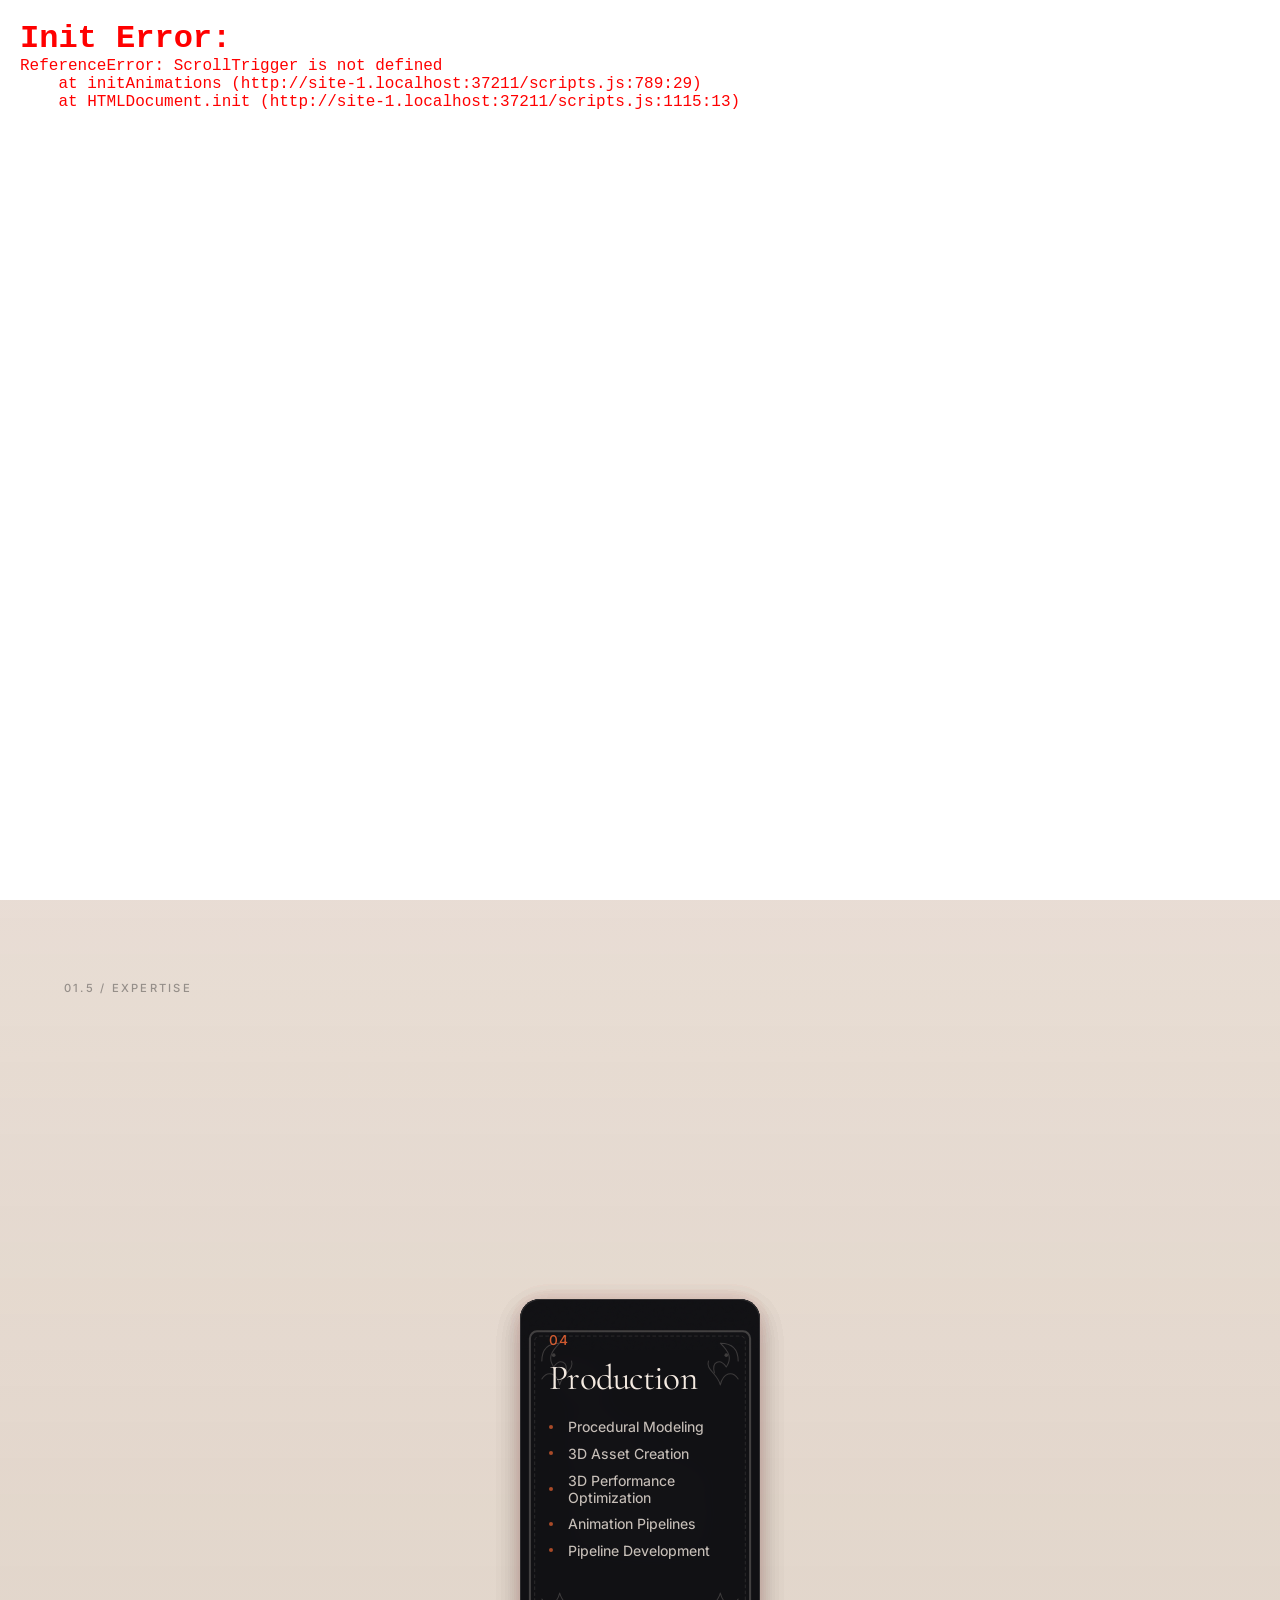
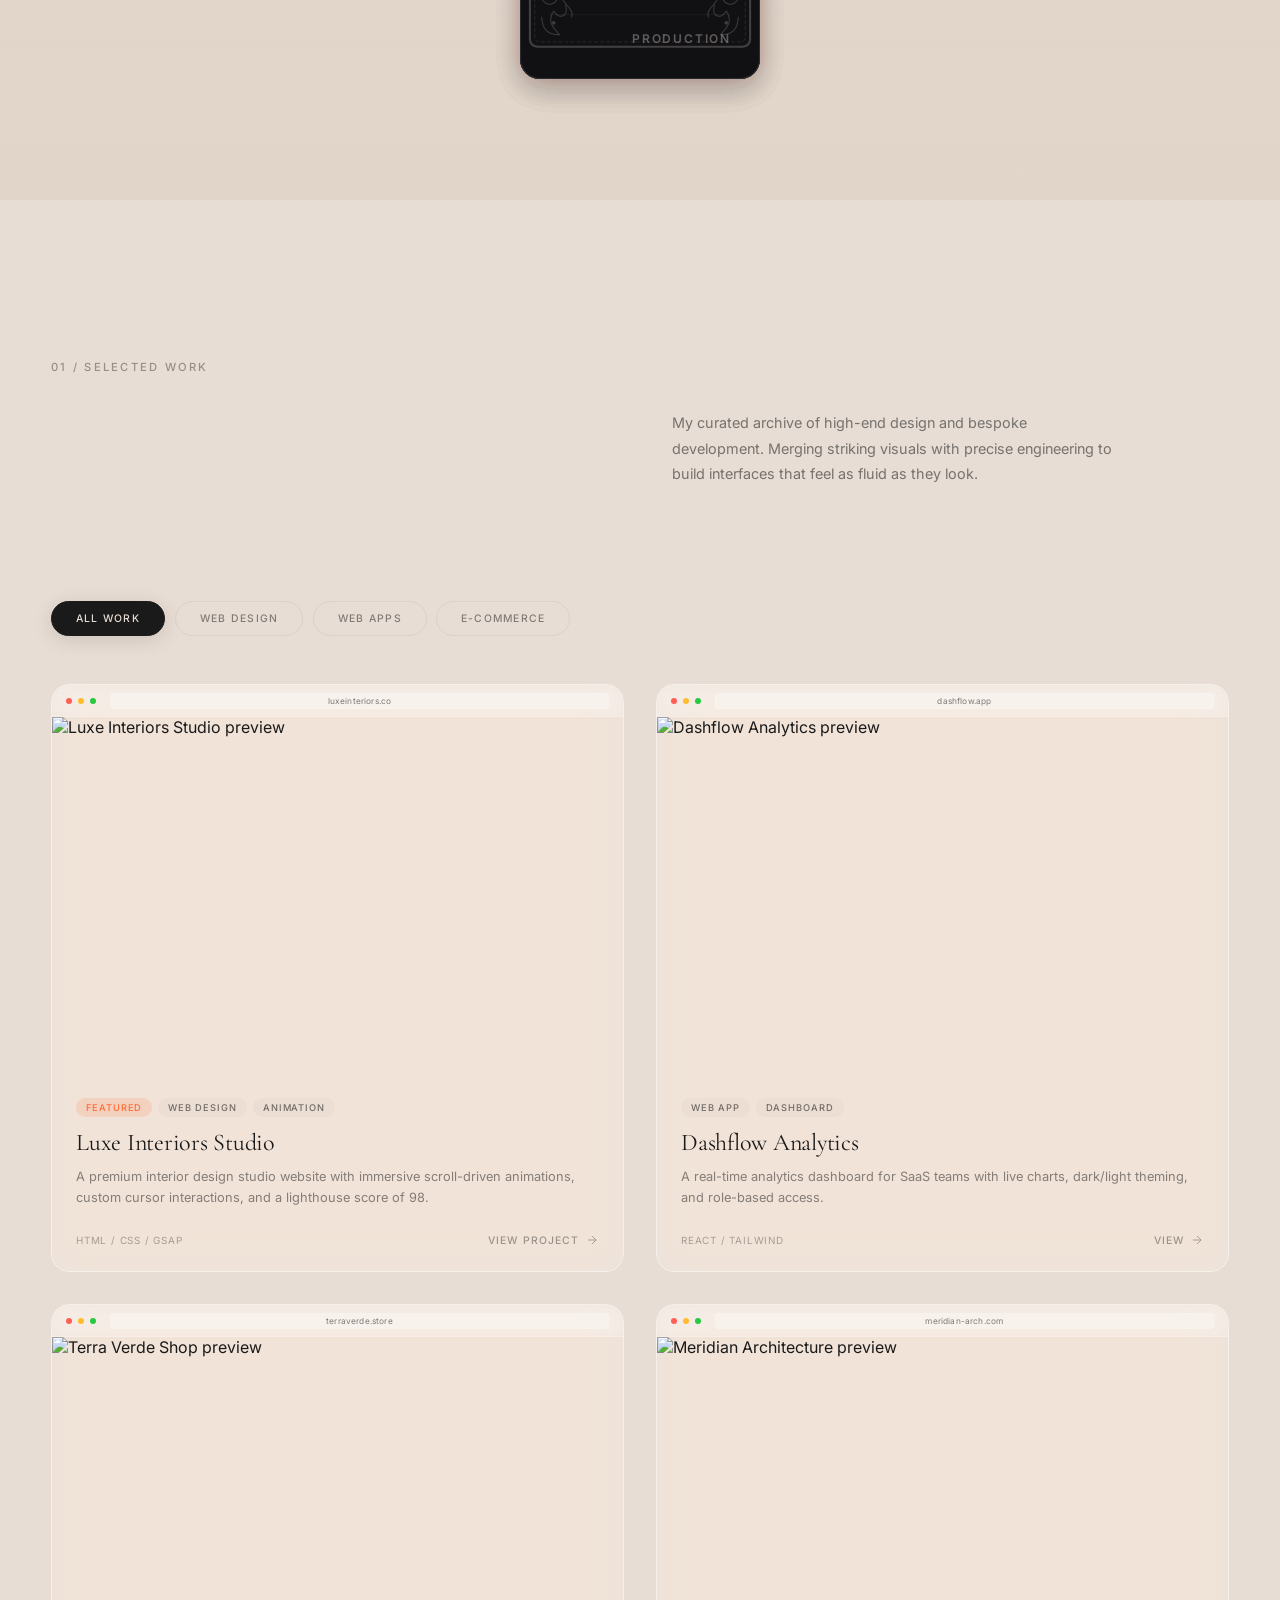
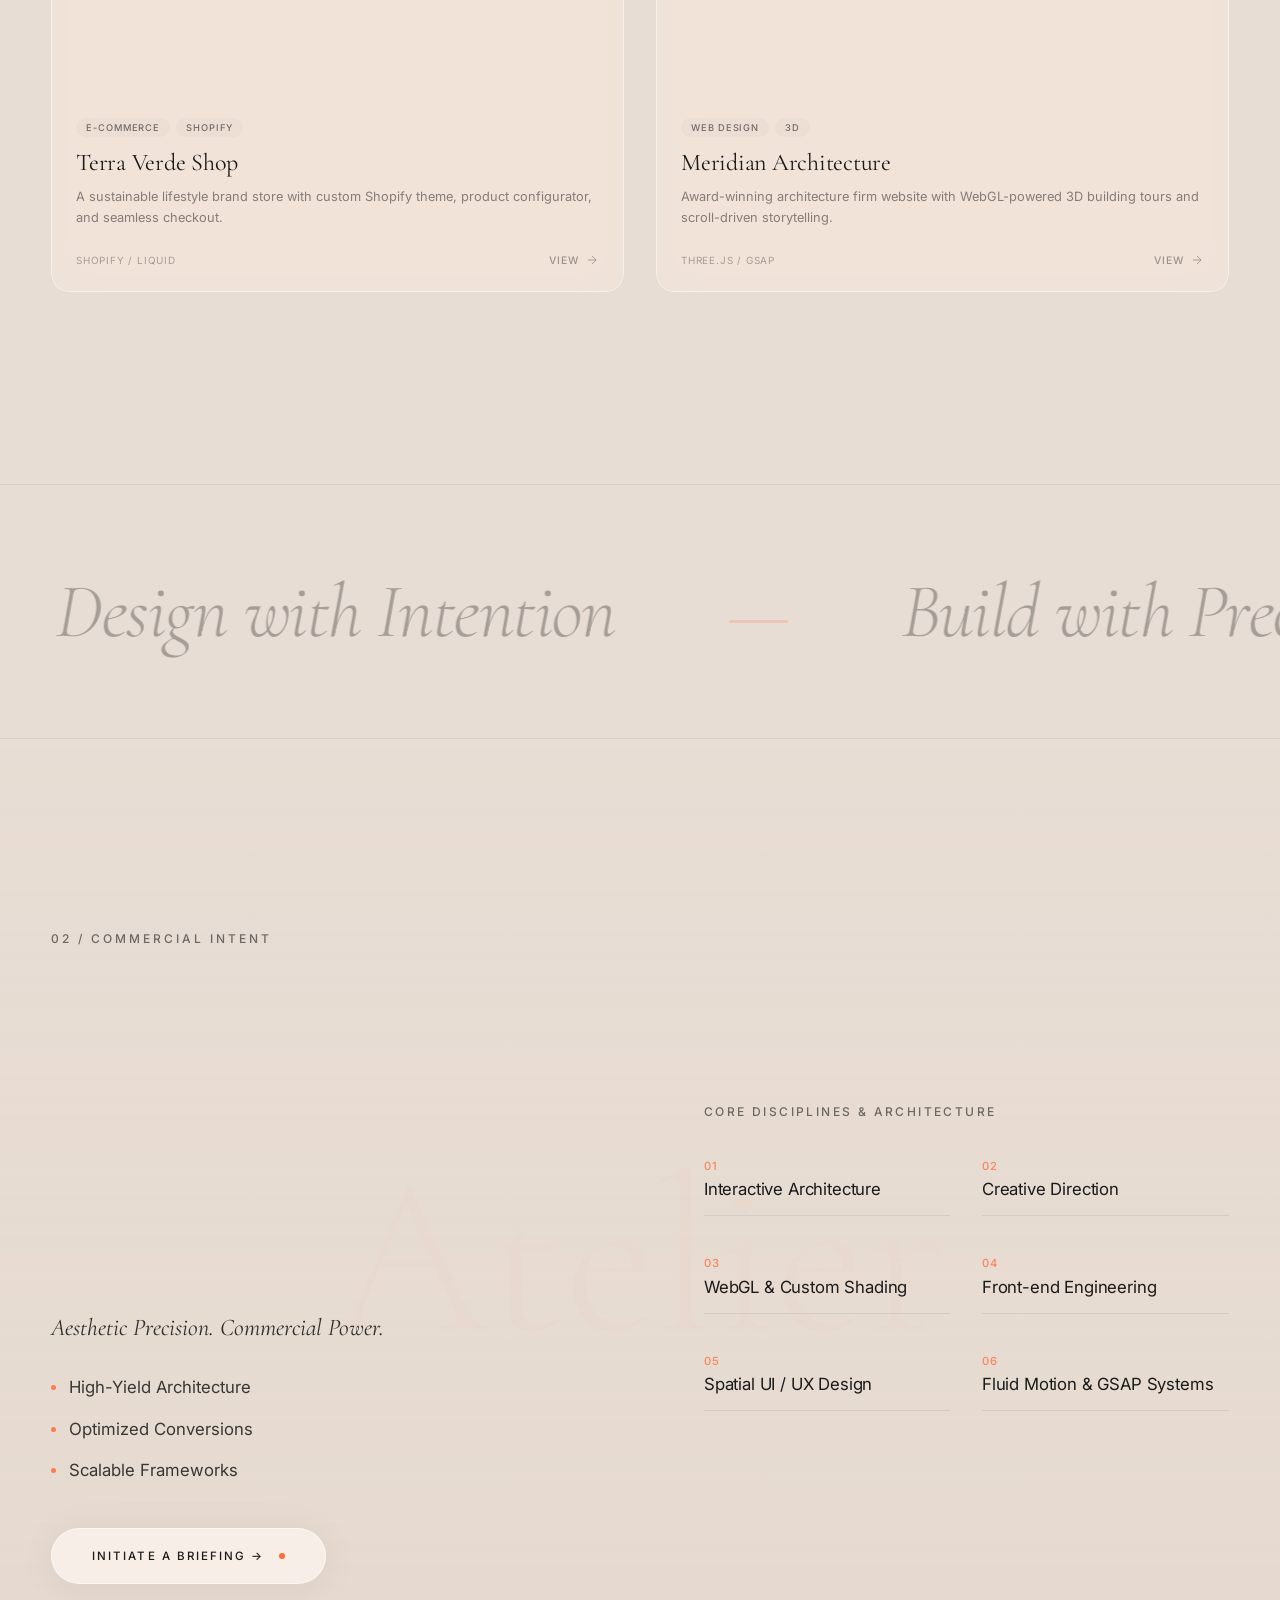
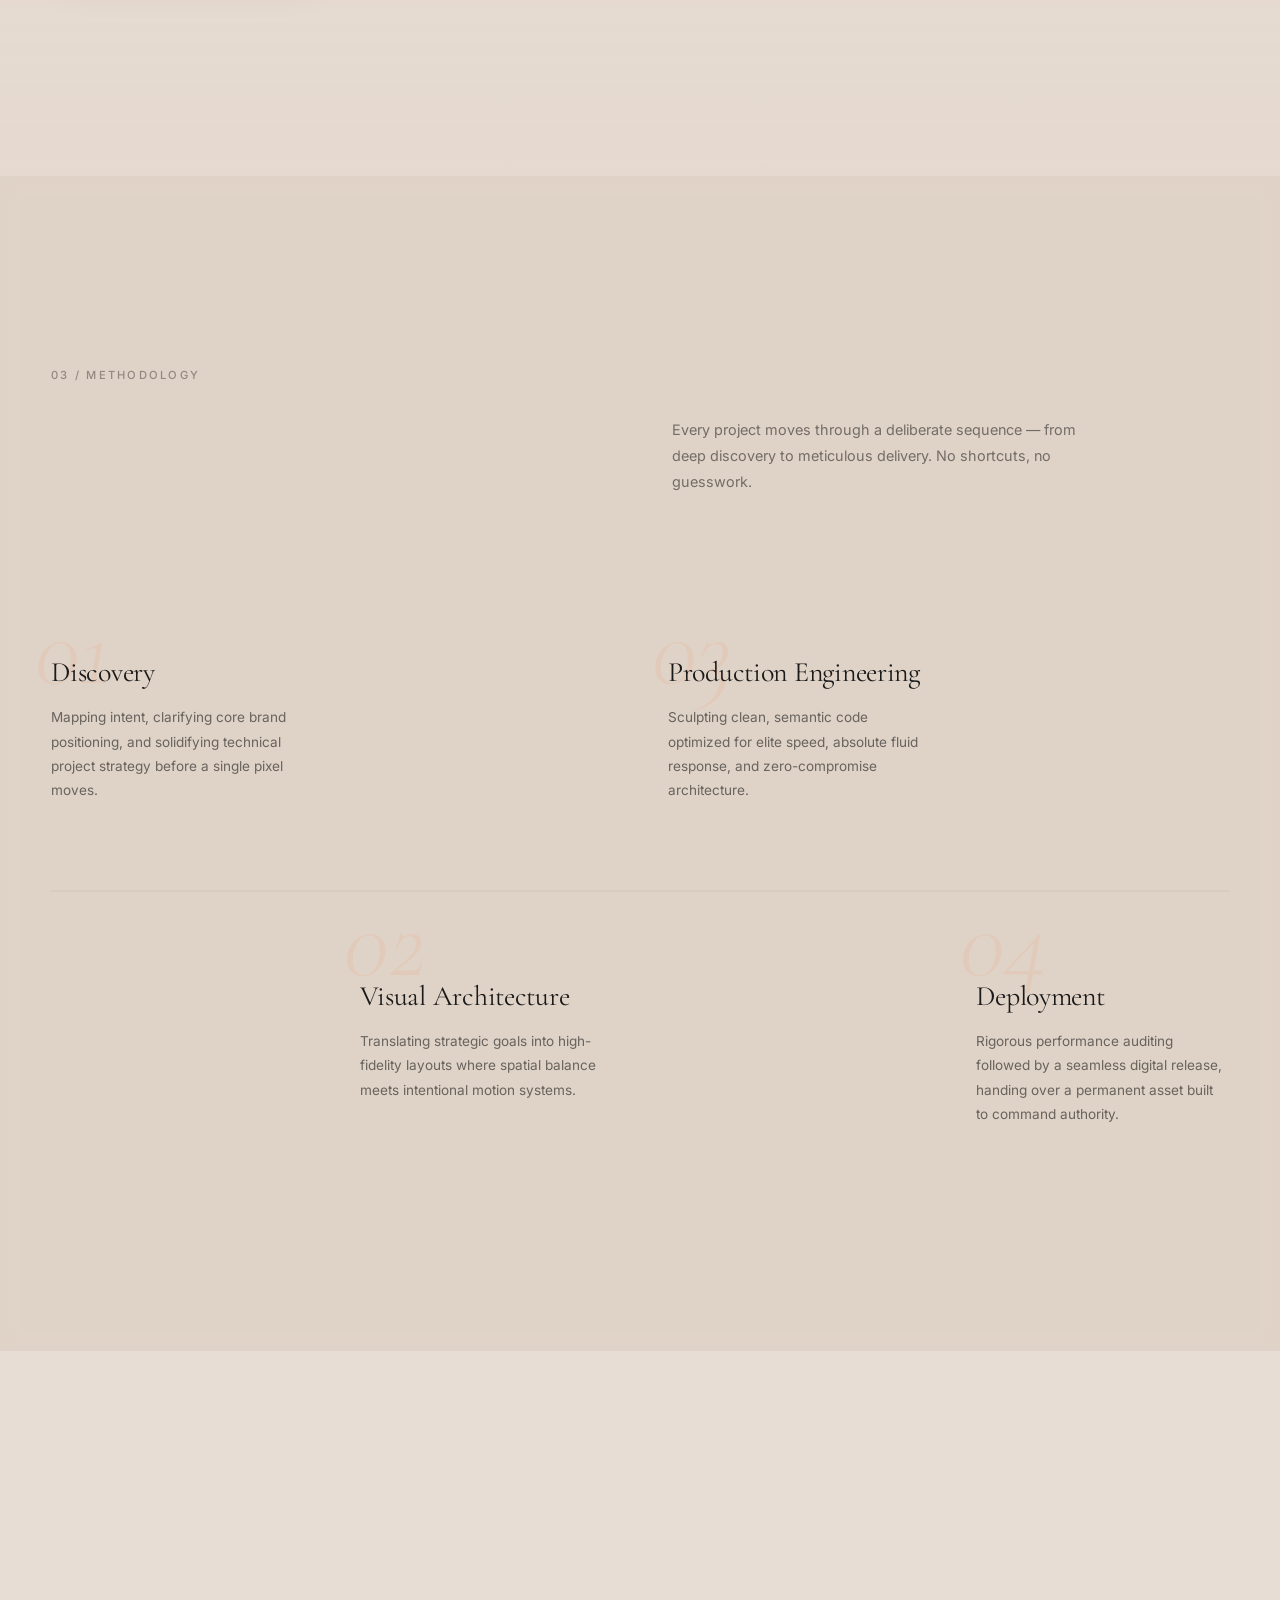
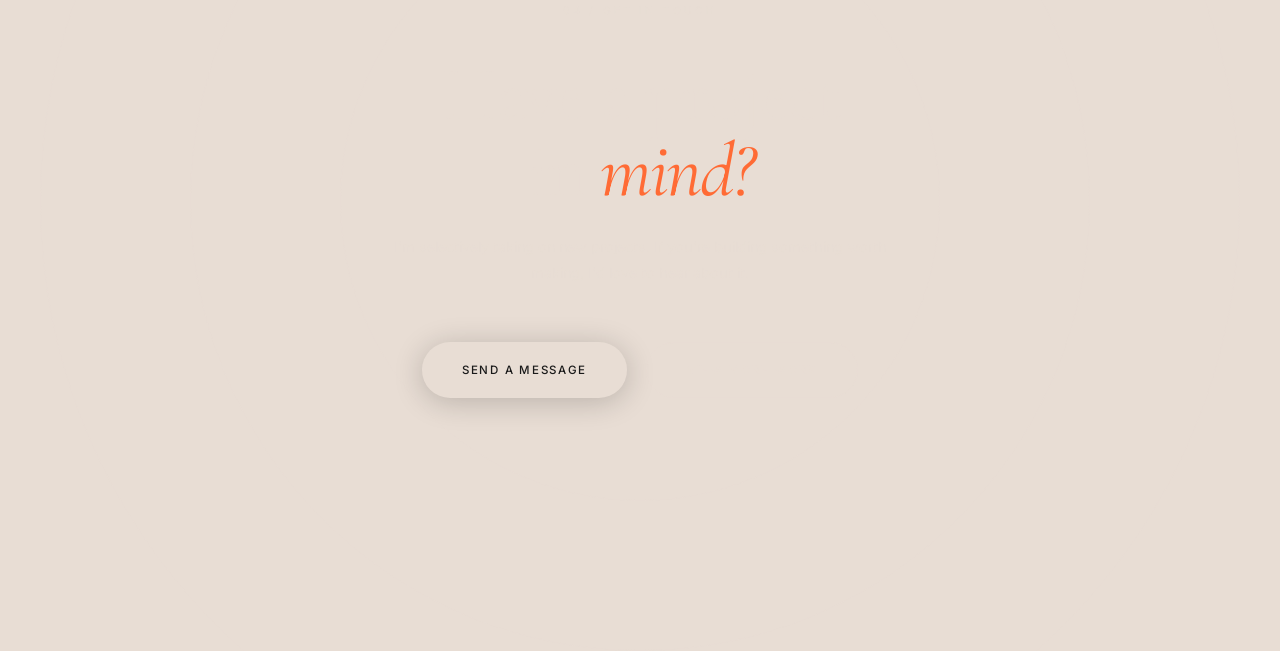
==== commit 4c04bd8f: "Add files via upload" ====
--- a/index.html
+++ b/index.html
@@ -1,967 +1,71 @@
 <!DOCTYPE html>
-<html lang="en">
+<html lang="en" dir="ltr">
 <head>
     <meta charset="UTF-8">
-    <meta name="viewport" content="width=device-width, initial-scale=1.0">
-    <title>Portfolio — Web Projects</title>
+    <meta name="viewport" content="width=device-width, initial-scale=1.0, viewport-fit=cover">
+    <meta name="theme-color" content="#E8DDD4">
+    <meta name="description" content="Manthan's ART Gallery. Premium web design & development showcase.">
+
     <link rel="preconnect" href="https://fonts.googleapis.com">
     <link rel="preconnect" href="https://fonts.gstatic.com" crossorigin>
+    <link rel="preconnect" href="https://cdnjs.cloudflare.com">
+    <link rel="preconnect" href="https://images.unsplash.com">
+
+    <!-- Primary Fonts (Cormorant Garamond & Inter) -->
     <link href="https://fonts.googleapis.com/css2?family=Cormorant+Garamond:ital,wght@0,300;0,400;0,500;0,600;1,300;1,400&family=Inter:wght@300;400;500&display=swap" rel="stylesheet">
+
     <script src="https://cdnjs.cloudflare.com/ajax/libs/gsap/3.12.5/gsap.min.js"></script>
     <script src="https://cdnjs.cloudflare.com/ajax/libs/gsap/3.12.5/ScrollTrigger.min.js"></script>
+    <script src="https://unpkg.com/lenis@1.1.18/dist/lenis.min.js"></script>
+
+    <link rel="stylesheet" href="styles.css">
+    <link rel="stylesheet" href="mobile.css">
+
+    <meta property="og:title" content="Manthan's ART Gallery">
+    <meta property="og:description" content="Premium web design & development portfolio.">
+    <meta property="og:type" content="website">
+    <meta property="og:url" content="https://yourdomain.com">
+    <meta property="og:image" content="https://images.unsplash.com/photo-1618219944342-824e40a13285?w=1200&q=80">
+
+    <meta name="twitter:card" content="summary_large_image">
+    <meta name="twitter:title" content="Manthan's ART Gallery">
+    <meta name="twitter:description" content="Premium web design & development portfolio.">
+
+    <script type="application/ld+json">
+    {
+        "@context": "https://schema.org",
+        "@type": "Person",
+        "name": "Manthan",
+        "jobTitle": "Art Director & Developer",
+        "url": "https://yourdomain.com",
+        "address": { "@type": "PostalAddress", "addressLocality": "New Delhi", "addressCountry": "IN" }
+    }
+    </script>
+
+    <title>Manthan's ART Gallery — Web Projects (Preview Mode)</title>
+
     <style>
-        :root {
-            --parchment: #E8DDD4;
-            --parchment-deep: #D4C5B5;
-            --parchment-dark: #C8B8A5;
-            --ink: #1A1A1A;
-            --ink-light: #3a3a3a;
-            --accent: #FF6B35;
-            --accent-soft: rgba(255, 107, 53, 0.15);
-            --glass: rgba(255, 255, 255, 0.25);
-            --glass-border: rgba(255, 255, 255, 0.45);
-            --font-display: 'Cormorant Garamond', serif;
-            --font-body: 'Inter', sans-serif;
-            --ease-expo-out: cubic-bezier(0.16, 1, 0.3, 1);
-            --ease-smooth: cubic-bezier(0.25, 1, 0.5, 1);
-            --ease-liquid: cubic-bezier(0.4, 0, 0.2, 1);
-        }
-
-        * { margin: 0; padding: 0; box-sizing: border-box; }
-
-        html {
-            background: var(--parchment);
-            color: var(--ink);
-            font-family: var(--font-body);
-            -webkit-font-smoothing: antialiased;
-            -moz-osx-font-smoothing: grayscale;
-            scroll-behavior: smooth;
-        }
-
-        body { 
-            overflow-x: hidden; 
-            cursor: none; 
-        }
-
-        /* ===== GRAIN ===== */
-        .grain-overlay {
-            position: fixed;
-            top: -50%; left: -50%;
-            width: 200%; height: 200%;
-            pointer-events: none;
-            z-index: 9999;
-            opacity: 0.035;
-            background-image: url("data:image/svg+xml,%3Csvg viewBox='0 0 512 512' xmlns='http://www.w3.org/2000/svg'%3E%3Cfilter id='n'%3E%3CfeTurbulence type='fractalNoise' baseFrequency='0.85' numOctaves='4' stitchTiles='stitch'/%3E%3C/filter%3E%3Crect width='100%25' height='100%25' filter='url(%23n)'/%3E%3C/svg%3E");
-            animation: grainDrift 10s steps(12) infinite;
-            mix-blend-mode: overlay;
-        }
-        @keyframes grainDrift {
-            0%,100%{transform:translate(0,0)}10%{transform:translate(-2%,-5%)}20%{transform:translate(-5%,3%)}30%{transform:translate(3%,-8%)}40%{transform:translate(-3%,8%)}50%{transform:translate(-6%,4%)}60%{transform:translate(6%,0)}70%{transform:translate(0,5%)}80%{transform:translate(2%,10%)}90%{transform:translate(-4%,4%)}
-        }
-
-        /* ===== CURSOR ===== */
-        .cursor-ring {
-            position: fixed; top: 0; left: 0;
-            width: 32px; height: 32px;
-            border: 1px solid rgba(26,26,26,0.25);
-            border-radius: 50%;
-            pointer-events: none;
-            z-index: 10000;
-            transform: translate(-50%,-50%) translate3d(0,0,0);
-            transition: width .4s var(--ease-smooth), height .4s var(--ease-smooth), border-color .4s, background .4s;
-            mix-blend-mode: difference;
-            will-change: transform;
-        }
-        .cursor-ring.hovering { 
-            width: 56px; height: 56px; 
-            border-color: rgba(255,255,255,.5); 
-            background: rgba(255,255,255,0.03);
-        }
-        .cursor-dot {
-            position: fixed; top: 0; left: 0;
-            width: 5px; height: 5px;
-            background: var(--ink);
-            border-radius: 50%;
-            pointer-events: none;
-            z-index: 10001;
-            transform: translate(-50%,-50%) translate3d(0,0,0);
-            transition: opacity .3s var(--ease-smooth), transform .3s var(--ease-smooth);
-            mix-blend-mode: difference;
-            will-change: transform;
-        }
-        .cursor-dot.hovering { opacity: 0; transform: translate(-50%,-50%) scale(.3) translate3d(0,0,0); }
-
-        /* ===== NAV ===== */
-        .nav {
-            position: fixed; top: 0; left: 0;
-            width: 100%; z-index: 100;
-            padding: 28px 4vw;
-            transition: all .6s var(--ease-expo-out);
-        }
-        .nav.scrolled {
-            padding: 16px 4vw;
-            background: rgba(232,221,212,.78);
-            backdrop-filter: blur(24px) saturate(160%);
-            -webkit-backdrop-filter: blur(24px) saturate(160%);
-            border-bottom: 1px solid rgba(26,26,26,.06);
-        }
-        .nav-inner {
-            max-width: 1440px; margin: 0 auto;
-            display: flex; align-items: center; justify-content: space-between;
-        }
-        .nav-logo {
-            font-family: var(--font-display);
-            font-size: 1.3rem; font-weight: 400;
-            letter-spacing: -0.02em;
-            color: var(--ink); text-decoration: none; line-height: 1;
-        }
-        .nav-logo span {
-            display: block; font-size: .75em; font-style: italic;
-            font-weight: 300; opacity: .5; margin-top: 2px;
-        }
-        .nav-tabs {
-            display: flex; align-items: center; gap: 2px;
-            background: var(--glass);
-            backdrop-filter: blur(20px) saturate(180%);
-            -webkit-backdrop-filter: blur(20px) saturate(180%);
-            border: 1px solid var(--glass-border);
-            border-radius: 100px; padding: 4px;
-        }
-        .nav-tab {
-            position: relative;
-            padding: 10px 24px;
-            font-family: var(--font-body);
-            font-size: .68rem; font-weight: 500;
-            letter-spacing: .14em; text-transform: uppercase;
-            text-decoration: none; color: var(--ink); opacity: .45;
-            transition: all .4s var(--ease-smooth); 
-            border-radius: 100px;
-        }
-        .nav-tab:hover { opacity: .85; background: rgba(26,26,26,.05); }
-        .nav-tab.active { opacity: 1; background: rgba(26,26,26,.08); }
-        .nav-divider { width: 1px; height: 14px; background: rgba(26,26,26,.12); }
-        .nav-menu-btn {
-            display: flex; align-items: center; gap: 10px;
-            padding: 10px 20px;
-            background: var(--glass);
-            backdrop-filter: blur(20px) saturate(180%);
-            -webkit-backdrop-filter: blur(20px) saturate(180%);
-            border: 1px solid var(--glass-border);
-            border-radius: 100px; cursor: none;
-            transition: all .4s var(--ease-smooth);
-        }
-        .nav-menu-btn:hover { background: rgba(26,26,26,.06); }
-        .hamburger { display: flex; flex-direction: column; gap: 5px; width: 18px; }
-        .hamburger span {
-            display: block; height: 1px; background: var(--ink);
-            transition: all .4s var(--ease-expo-out); transform-origin: center;
-        }
-        .hamburger.open span:first-child { transform: rotate(45deg) translate(2px,2px); }
-        .hamburger.open span:last-child { transform: rotate(-45deg) translate(2px,-2px); }
-        .menu-label {
-            font-family: var(--font-body); font-size: .65rem;
-            font-weight: 500; letter-spacing: .15em; text-transform: uppercase;
-        }
-
-        /* ===== MENU OVERLAY ===== */
-        .menu-overlay {
-            position: fixed; inset: 0;
-            background: var(--parchment);
-            z-index: 90;
-            display: flex; flex-direction: column;
-            align-items: center; justify-content: center; gap: 2rem;
-            opacity: 0; pointer-events: none;
-            transition: opacity .7s var(--ease-expo-out);
-        }
-        .menu-overlay.open { opacity: 1; pointer-events: auto; }
-        .menu-item {
-            font-family: var(--font-display);
-            font-size: clamp(2.5rem, 6vw, 5rem);
-            font-weight: 300; color: var(--ink); text-decoration: none;
-            opacity: 0; transform: translateY(40px);
-            transition: all .6s var(--ease-expo-out); position: relative;
-        }
-        .menu-overlay.open .menu-item { opacity: 1; transform: translateY(0); }
-        .menu-item::after {
-            content: ''; position: absolute; bottom: -6px; left: 50%;
-            width: 0; height: 1px; background: var(--accent);
-            transition: all .5s var(--ease-expo-out);
-            transform: translateX(-50%);
-        }
-        .menu-item:hover::after { width: 100%; }
-        .menu-item:hover { color: var(--accent); }
-
-        /* ===== HERO ===== */
-        .hero {
-            position: relative; width: 100%; min-height: 100vh;
-            display: flex; align-items: center; justify-content: center;
-            overflow: hidden;
-            background: linear-gradient(160deg, var(--parchment) 0%, #E2D5C8 50%, var(--parchment-deep) 100%);
-        }
-        
-        /* Infinity / Lemniscate Background */
-        .hero-infinity {
-            position: absolute;
-            inset: 0;
-            display: flex;
-            align-items: center;
-            justify-content: center;
-            z-index: 1;
-            pointer-events: none;
-            opacity: 0.18;
-            animation: infinityRotate 60s linear infinite;
-        }
-        @keyframes infinityRotate {
-            from { transform: rotate(0deg); }
-            to { transform: rotate(360deg); }
-        }
-        .hero-infinity svg {
-            width: 70vw;
-            height: 70vw;
-            max-width: 900px;
-            max-height: 900px;
-            overflow: visible;
-        }
-        .infinity-path {
-            fill: none;
-            stroke: var(--ink);
-            stroke-width: 0.8;
-            stroke-linecap: round;
-            stroke-dasharray: 2400;
-            stroke-dashoffset: 2400;
-            animation: infinityDraw 8s var(--ease-expo-out) forwards, infinityPulse 6s ease-in-out 8s infinite;
-        }
-        @keyframes infinityDraw {
-            to { stroke-dashoffset: 0; }
-        }
-        @keyframes infinityPulse {
-            0%, 100% { stroke-opacity: 0.3; }
-            50% { stroke-opacity: 0.6; }
-        }
-
-        /* Organic Blobs */
-        .hero-blob {
-            position: absolute;
-            border-radius: 50%;
-            filter: blur(80px);
-            opacity: 0.35;
-            z-index: 1;
-            pointer-events: none;
-            will-change: transform;
-        }
-        .hero-blob.one {
-            width: 500px; height: 500px;
-            background: radial-gradient(circle, rgba(200,180,160,.5) 0%, transparent 70%);
-            top: 10%; left: -5%;
-            animation: blobFloat1 20s ease-in-out infinite;
-        }
-        .hero-blob.two {
-            width: 400px; height: 400px;
-            background: radial-gradient(circle, rgba(255,107,53,.15) 0%, transparent 70%);
-            bottom: 5%; right: -5%;
-            animation: blobFloat2 25s ease-in-out infinite;
-        }
-        @keyframes blobFloat1 {
-            0%,100%{transform:translate(0,0) scale(1)}33%{transform:translate(40px,-30px) scale(1.1)}66%{transform:translate(-20px,20px) scale(0.9)}
-        }
-        @keyframes blobFloat2 {
-            0%,100%{transform:translate(0,0) scale(1)}33%{transform:translate(-30px,40px) scale(1.05)}66%{transform:translate(20px,-20px) scale(0.95)}
-        }
-
-        /* Floating browser-style preview cards */
-        .float-preview {
-            position: absolute;
-            width: 220px; height: 155px;
-            background: rgba(255,255,255,.45);
-            backdrop-filter: blur(16px) saturate(140%);
-            border-radius: 12px;
-            border: 1px solid rgba(255,255,255,.5);
-            box-shadow: 0 24px 70px rgba(0,0,0,.1);
-            overflow: hidden; z-index: 2;
-            will-change: transform;
-        }
-        .float-preview .browser-bar {
-            height: 24px;
-            background: rgba(232,221,212,.85);
-            display: flex; align-items: center; gap: 5px;
-            padding: 0 12px;
-            border-bottom: 1px solid rgba(0,0,0,.06);
-        }
-        .browser-dot { width: 6px; height: 6px; border-radius: 50%; }
-        .bd-r { background: #ff5f57; }
-        .bd-y { background: #febc2e; }
-        .bd-g { background: #28c840; }
-        .float-preview .preview-content {
-            width: 100%; height: calc(100% - 24px);
-            object-fit: cover;
-            opacity: 0.9;
-        }
-        .float-preview.left {
-            left: 5%; top: 50%;
-            transform: translateY(-50%) rotate(-6deg);
-            animation: fp1 8s ease-in-out infinite;
-        }
-        .float-preview.right {
-            right: 5%; top: 42%;
-            transform: translateY(-50%) rotate(4deg);
-            animation: fp2 9s ease-in-out infinite;
-        }
-        @keyframes fp1 {
-            0%,100% { transform: translateY(-50%) rotate(-6deg) translate3d(0,0,0); }
-            50% { transform: translateY(calc(-50% - 16px)) rotate(-4deg) translate3d(0,0,0); }
-        }
-        @keyframes fp2 {
-            0%,100% { transform: translateY(-50%) rotate(4deg) translate3d(0,0,0); }
-            50% { transform: translateY(calc(-50% - 20px)) rotate(6deg) translate3d(0,0,0); }
-        }
-
-        /* Hero content */
-        .hero-content {
-            position: relative; z-index: 10;
-            text-align: center; max-width: 940px; padding: 0 4vw;
-        }
-        .hero-eyebrow {
-            font-family: var(--font-body);
-            font-size: .72rem; font-weight: 400;
-            letter-spacing: .35em; text-transform: uppercase;
-            color: var(--ink); opacity: .4;
-            margin-bottom: 2.2rem; overflow: hidden;
-        }
-        .hero-eyebrow span { display: inline-block; }
-        .hero-headline {
-            font-family: var(--font-display);
-            font-size: clamp(3.2rem, 10vw, 8.5rem);
-            font-weight: 300; line-height: .9;
-            letter-spacing: -.04em; color: var(--ink);
-            margin-bottom: 2.2rem;
-        }
-        .hero-headline .line { display: block; overflow: hidden; }
-        .hero-headline .line-inner { display: block; transform: translateY(110%); }
-        .hero-headline .accent { color: var(--accent); font-style: italic; font-weight: 400; }
-        .hero-subline {
-            font-family: var(--font-display);
-            font-size: clamp(1.1rem, 2.2vw, 1.5rem);
-            font-weight: 400; font-style: italic;
-            color: var(--ink); opacity: .55;
-            margin-bottom: 3.2rem; overflow: hidden;
-            letter-spacing: 0.01em;
-        }
-        .hero-subline span { display: inline-block; }
-        .cta-btn {
-            position: relative; display: inline-flex;
-            align-items: center; gap: 14px;
-            padding: 20px 40px;
-            background: rgba(255,255,255,.55);
-            backdrop-filter: blur(24px) saturate(200%);
-            -webkit-backdrop-filter: blur(24px) saturate(200%);
-            border: 1px solid rgba(255,255,255,.5);
-            border-radius: 100px;
-            font-family: var(--font-body); font-size: .72rem;
-            font-weight: 500; letter-spacing: .18em; text-transform: uppercase;
-            color: var(--ink); text-decoration: none; cursor: none;
-            overflow: hidden;
-            transition: all .5s var(--ease-smooth);
-            box-shadow: 0 4px 40px rgba(0,0,0,.06);
-            will-change: transform;
-        }
-        .cta-btn::before {
-            content: ''; position: absolute; inset: 0;
-            background: var(--ink);
-            transform: scaleX(0); transform-origin: right;
-            transition: transform .6s var(--ease-expo-out);
-            border-radius: 100px; z-index: 0;
-        }
-        .cta-btn:hover::before { transform: scaleX(1); transform-origin: left; }
-        .cta-btn:hover { color: var(--parchment); box-shadow: 0 12px 50px rgba(0,0,0,.18); transform: translateY(-2px); }
-        .cta-btn span, .cta-btn .btn-dot { position: relative; z-index: 1; }
-        .btn-dot {
-            width: 6px; height: 6px; background: var(--accent);
-            border-radius: 50%; transition: all .4s var(--ease-smooth);
-        }
-        .cta-btn:hover .btn-dot { background: var(--parchment); transform: scale(1.6); }
-        
-        /* Side labels */
-        .hero-side-label {
-            position: absolute; top: 120px;
-            font-family: var(--font-body); font-size: .6rem;
-            letter-spacing: .14em; color: var(--ink); opacity: .25;
-            z-index: 10; line-height: 1.8;
-        }
-        .hero-side-label.right { right: 4vw; text-align: right; }
-        .hero-side-label.left { left: 4vw; }
-        
-        /* Scroll indicator */
-        .scroll-indicator {
-            position: absolute; bottom: 36px; left: 50%;
-            transform: translateX(-50%); z-index: 10;
-            display: flex; flex-direction: column; align-items: center; gap: 10px;
-            opacity: 0;
-        }
-        .scroll-indicator span {
-            font-family: var(--font-body); font-size: .6rem;
-            letter-spacing: .25em; text-transform: uppercase;
-            color: var(--ink); opacity: .35;
-        }
-        .scroll-line {
-            width: 1px; height: 48px;
-            background: linear-gradient(to bottom, var(--ink), transparent);
-            opacity: .25; 
-            animation: scrollPulse 2.5s ease-in-out infinite;
-            transform-origin: top;
-        }
-        @keyframes scrollPulse {
-            0%,100%{transform:scaleY(1);opacity:.25}50%{transform:scaleY(.4);opacity:.08}
-        }
-
-        /* ===== STATS STRIP ===== */
-        .stats-strip {
-            padding: 5rem 4vw;
-            background: var(--parchment-deep);
-            border-top: 1px solid rgba(26,26,26,.06);
-            border-bottom: 1px solid rgba(26,26,26,.06);
-            position: relative;
-            z-index: 5;
-        }
-        .stats-inner {
-            max-width: 1200px; margin: 0 auto;
-            display: grid; grid-template-columns: repeat(4, 1fr);
-            gap: 3rem;
-        }
-        .stat-item { text-align: center; }
-        .stat-number {
-            font-family: var(--font-display);
-            font-size: clamp(2.5rem, 5vw, 4rem);
-            font-weight: 300; color: var(--ink);
-            letter-spacing: -.03em; line-height: 1;
-        }
-        .stat-number .accent-num { color: var(--accent); font-weight: 400; }
-        .stat-label {
-            font-family: var(--font-body); font-size: .65rem;
-            font-weight: 500; letter-spacing: .2em;
-            text-transform: uppercase; color: var(--ink); opacity: .4;
-            margin-top: .75rem;
-        }
-
-        /* ===== PROJECTS SECTION ===== */
-        .section {
-            position: relative;
-            padding: 10rem 4vw 12rem;
-            background: var(--parchment); 
-            overflow: hidden;
-        }
-        .section-header {
-            max-width: 1440px; margin: 0 auto;
-            display: grid; grid-template-columns: 1fr 1fr;
-            gap: 4rem; align-items: start; margin-bottom: 5rem;
-        }
-        .section-label {
-            font-family: var(--font-body); font-size: .7rem;
-            font-weight: 500; letter-spacing: .2em; text-transform: uppercase;
-            color: var(--ink); opacity: .4; margin-bottom: 1.2rem;
-        }
-        .section-title {
-            font-family: var(--font-display);
-            font-size: clamp(2.5rem, 5vw, 4.5rem);
-            font-weight: 300; line-height: 1; color: var(--ink);
-            letter-spacing: -.03em;
-        }
-        .section-title .accent { color: var(--accent); font-style: italic; font-weight: 400; }
-        .section-desc {
-            font-family: var(--font-body); font-size: .9rem;
-            line-height: 1.8; color: var(--ink); opacity: .55;
-            max-width: 440px;
-        }
-        
-        /* Filter tabs */
-        .filter-tabs {
-            max-width: 1440px; margin: 0 auto 3rem;
-            display: flex; gap: .6rem; flex-wrap: wrap;
-        }
-        .filter-tab {
-            padding: 10px 24px;
-            background: transparent;
-            border: 1px solid rgba(26,26,26,.12);
-            border-radius: 100px;
-            font-family: var(--font-body); font-size: .65rem;
-            font-weight: 500; letter-spacing: .12em; text-transform: uppercase;
-            color: var(--ink); opacity: .5; cursor: none;
-            transition: all .4s var(--ease-smooth);
-            will-change: transform;
-        }
-        .filter-tab:hover { opacity: .8; border-color: rgba(26,26,26,.25); transform: translateY(-1px); }
-        .filter-tab.active {
-            opacity: 1; background: var(--ink); color: var(--parchment);
-            border-color: var(--ink);
-            box-shadow: 0 4px 20px rgba(0,0,0,.12);
-        }
-
-        /* Project Card Grid */
-        .card-grid {
-            max-width: 1440px; margin: 0 auto;
-            display: grid; grid-template-columns: repeat(3, 1fr);
-            gap: 2rem;
-        }
-        
-        .card {
-            position: relative;
-            border-radius: 18px;
-            overflow: hidden; 
-            cursor: none;
-            transition: transform .6s var(--ease-smooth), box-shadow .6s var(--ease-smooth);
-            transform-style: preserve-3d;
-            will-change: transform;
-            background: transparent;
-        }
-        .card-inner {
-            background: rgba(255,255,255,.4);
-            backdrop-filter: blur(12px) saturate(140%);
-            border-radius: 18px;
-            border: 1px solid rgba(255,255,255,.45);
-            overflow: hidden;
-            transition: transform .5s var(--ease-smooth), box-shadow .5s var(--ease-smooth);
-            will-change: transform;
-            box-shadow: 0 8px 32px rgba(0,0,0,.06);
-        }
-        .card:hover {
-            transform: translateY(-8px);
-        }
-        .card:hover .card-inner {
-            box-shadow: 0 32px 64px rgba(0,0,0,.14);
-            border-color: rgba(255,255,255,.7);
-        }
-        
-        /* Browser mockup header */
-        .card-browser {
-            height: 32px;
-            background: var(--parchment-deep);
-            display: flex; align-items: center; gap: 6px;
-            padding: 0 14px;
-            border-bottom: 1px solid rgba(0,0,0,.06);
-        }
-        .card-browser .url-bar {
-            flex: 1; height: 14px;
-            background: rgba(255,255,255,.55);
-            border-radius: 4px; margin-left: 8px;
-            display: flex; align-items: center; padding: 0 8px;
-        }
-        .card-browser .url-text {
-            font-size: .5rem; color: var(--ink); opacity: .4;
-            font-family: var(--font-body); letter-spacing: .02em;
-            white-space: nowrap; overflow: hidden;
-        }
-        .card-image-wrap {
-            position: relative; width: 100%; height: 240px; overflow: hidden;
-        }
-        .card-image {
-            width: 100%; height: 100%; object-fit: cover;
-            transition: transform 1s var(--ease-smooth);
-            will-change: transform;
-        }
-        .card:hover .card-image { transform: scale(1.05); }
-        .card-overlay {
-            position: absolute; inset: 0;
-            background: linear-gradient(to top, rgba(26,26,26,.55) 0%, transparent 60%);
-            opacity: 0; transition: opacity .5s var(--ease-smooth);
-            pointer-events: none;
-        }
-        .card:hover .card-overlay { opacity: 1; }
-        .card-link-btn {
-            position: absolute; bottom: 18px; right: 18px;
-            width: 44px; height: 44px;
-            background: var(--parchment);
-            border-radius: 50%;
-            display: flex; align-items: center; justify-content: center;
-            opacity: 0; transform: scale(.6) rotate(-30deg);
-            transition: all .5s var(--ease-expo-out);
-            cursor: none; text-decoration: none;
-            box-shadow: 0 4px 20px rgba(0,0,0,.15);
-            z-index: 5;
-        }
-        .card:hover .card-link-btn {
-            opacity: 1; transform: scale(1) rotate(0deg);
-        }
-        .card-link-btn svg { width: 16px; height: 16px; }
-        .card-content { padding: 1.75rem 1.75rem 2rem; }
-        .card-tags {
-            display: flex; gap: .5rem; flex-wrap: wrap; margin-bottom: 1rem;
-        }
-        .card-tag {
-            padding: 4px 12px;
-            background: rgba(26,26,26,.05);
-            border-radius: 100px;
-            font-family: var(--font-body); font-size: .58rem;
-            font-weight: 500; letter-spacing: .1em; text-transform: uppercase;
-            color: var(--ink); opacity: .6;
-        }
-        .card-tag.featured { background: var(--accent-soft); color: var(--accent); opacity: 1; }
-        .card-title {
-            font-family: var(--font-display);
-            font-size: 1.5rem; font-weight: 400;
-            color: var(--ink); margin-bottom: .6rem; line-height: 1.1;
-            letter-spacing: -0.01em;
-        }
-        .card-desc {
-            font-family: var(--font-body); font-size: .8rem;
-            line-height: 1.7; color: var(--ink); opacity: .5;
-            margin-bottom: 1.5rem;
-        }
-        .card-footer {
-            display: flex; align-items: center; justify-content: space-between;
-        }
-        .card-meta {
-            font-family: var(--font-body); font-size: .62rem;
-            letter-spacing: .08em; text-transform: uppercase;
-            color: var(--ink); opacity: .35;
-        }
-        .card-arrow {
-            display: flex; align-items: center; gap: 6px;
-            font-family: var(--font-body); font-size: .65rem;
-            font-weight: 500; letter-spacing: .1em; text-transform: uppercase;
-            color: var(--ink); opacity: .4; text-decoration: none;
-            transition: all .4s var(--ease-smooth); cursor: none;
-        }
-        .card-arrow:hover { opacity: .9; gap: 10px; }
-        .card-arrow svg { width: 14px; height: 14px; }
-
-        /* Featured (wide) card */
-        .card.wide {
-            grid-column: span 2;
-        }
-        .card.wide .card-image-wrap { height: 320px; }
-        .card.wide .card-content { display: grid; grid-template-columns: 1fr 1fr; gap: 2rem; }
-        .card.wide .card-desc-col { display: flex; flex-direction: column; justify-content: space-between; }
-
-        /* ===== MARQUEE ===== */
-        .marquee-section {
-            padding: 5rem 0;
-            background: var(--parchment);
-            overflow: hidden;
-            border-top: 1px solid rgba(26,26,26,.06);
-            border-bottom: 1px solid rgba(26,26,26,.06);
-            position: relative;
-            z-index: 5;
-        }
-        .marquee-track {
-            display: flex; width: max-content;
-            animation: marqueeScroll 32s linear infinite;
-            will-change: transform;
-        }
-        .marquee-item {
-            font-family: var(--font-display);
-            font-size: clamp(2.5rem, 6vw, 5rem);
-            font-weight: 300; font-style: italic;
-            color: var(--ink); opacity: .1;
-            white-space: nowrap; padding: 0 3.5rem;
-            letter-spacing: -.02em;
-            transition: all .5s var(--ease-smooth);
-            cursor: default;
-            user-select: none;
-        }
-        .marquee-item.accent { color: var(--accent); opacity: .2; }
-        
-        /* Glow effect on hover */
-        .marquee-track:hover .marquee-item {
-            opacity: 0.06;
-        }
-        .marquee-track:hover .marquee-item:hover {
-            opacity: 1;
-            text-shadow: 0 0 60px rgba(255, 107, 53, 0.35), 0 0 120px rgba(255, 107, 53, 0.15);
-            color: var(--accent);
-        }
-
-        @keyframes marqueeScroll { 0%{transform:translateX(0)}100%{transform:translateX(-50%)} }
-
-        /* ===== ABOUT / SKILLS SECTION ===== */
-        .about-section {
-            position: relative;
-            padding: 12rem 4vw;
-            background: linear-gradient(to bottom, var(--parchment), #E2D5C8);
-            overflow: hidden;
-        }
-        .about-bg-text {
-            position: absolute; top: 50%; left: 50%;
-            transform: translate(-50%,-50%);
-            font-family: var(--font-display);
-            font-size: clamp(6rem, 18vw, 14rem);
-            font-weight: 300; color: var(--accent);
-            opacity: .06; white-space: nowrap;
-            pointer-events: none; z-index: 1;
-            user-select: none;
-        }
-        .about-inner {
-            position: relative; z-index: 10;
-            max-width: 1440px; margin: 0 auto;
-            display: grid; grid-template-columns: 1fr 1fr;
-            gap: 8rem; align-items: center;
-        }
-        .about-headline {
-            font-family: var(--font-display);
-            font-size: clamp(2.2rem, 4vw, 3.5rem);
-            font-weight: 300; line-height: 1.15; color: var(--ink);
-            margin-bottom: 2.5rem;
-            letter-spacing: -0.02em;
-        }
-        .about-headline em { color: var(--accent); font-style: italic; font-weight: 400; }
-        .about-body {
-            font-family: var(--font-body); font-size: .9rem;
-            line-height: 1.85; color: var(--ink); opacity: .58;
-            margin-bottom: 2.5rem;
-        }
-        
-        /* Skills list */
-        .skills-grid {
-            display: grid; grid-template-columns: 1fr 1fr; gap: 1.2rem;
-        }
-        .skill-item {
-            padding: 1.2rem 1.5rem;
-            background: rgba(255,255,255,.45);
-            backdrop-filter: blur(10px);
-            border-radius: 14px;
-            border: 1px solid rgba(255,255,255,.4);
-            transition: all .4s var(--ease-smooth);
-            will-change: transform;
-        }
-        .skill-item:hover {
-            transform: translateY(-4px);
-            box-shadow: 0 16px 40px rgba(0,0,0,.08);
-            border-color: rgba(255,255,255,.7);
-        }
-        .skill-name {
-            font-family: var(--font-body); font-size: .68rem;
-            font-weight: 500; letter-spacing: .14em; text-transform: uppercase;
-            color: var(--ink); opacity: .65; margin-bottom: .6rem;
-        }
-        .skill-bar {
-            height: 2px; background: rgba(26,26,26,.08); border-radius: 2px;
-            overflow: hidden;
-        }
-        .skill-fill {
-            height: 100%; background: var(--accent); border-radius: 2px;
-            width: 0%;
-            transition: width 1.2s var(--ease-expo-out);
-        }
-        .skill-item.in-view .skill-fill { width: var(--w); }
-
-        /* ===== PROCESS SECTION ===== */
-        .process-section {
-            padding: 10rem 4vw;
-            background: var(--parchment-deep);
-            position: relative;
-        }
-        .process-inner {
-            max-width: 1440px; margin: 0 auto;
-        }
-        .process-steps {
-            margin-top: 5rem;
-            display: grid; grid-template-columns: repeat(4, 1fr); gap: 1.5rem;
-        }
-        .process-step {
-            padding: 2.5rem 2rem;
-            background: rgba(255,255,255,.35);
-            backdrop-filter: blur(10px);
-            border-radius: 20px;
-            border: 1px solid rgba(255,255,255,.4);
-            transition: all .5s var(--ease-smooth);
-            position: relative;
-            overflow: hidden;
-            opacity: 1; /* GUARANTEED VISIBLE */
-            transform: translateY(0);
-        }
-        .process-step::before {
-            content: '';
-            position: absolute;
-            top: 0; left: 0; right: 0;
-            height: 2px;
-            background: linear-gradient(90deg, transparent, var(--accent), transparent);
-            opacity: 0;
-            transition: opacity .5s;
-        }
-        .process-step:hover {
-            transform: translateY(-8px);
-            box-shadow: 0 24px 60px rgba(0,0,0,.1);
-            background: rgba(255,255,255,.5);
-        }
-        .process-step:hover::before {
-            opacity: 0.4;
-        }
-        .step-num {
-            font-family: var(--font-display);
-            font-size: 3rem; font-weight: 300;
-            color: var(--accent); opacity: .3; line-height: 1;
-            margin-bottom: 1.25rem;
-            letter-spacing: -.05em;
-        }
-        .step-title {
-            font-family: var(--font-display);
-            font-size: 1.6rem; font-weight: 400; color: var(--ink);
-            margin-bottom: .75rem;
-            letter-spacing: -0.01em;
-        }
-        .step-desc {
-            font-family: var(--font-body); font-size: .82rem;
-            line-height: 1.75; color: var(--ink); opacity: .55;
-        }
-
-        /* ===== CONTACT / CTA SECTION ===== */
-        .cta-section {
-            padding: 12rem 4vw;
-            background: var(--ink); color: var(--parchment);
-            text-align: center; position: relative; overflow: hidden;
-        }
-        .cta-bg-ring {
-            position: absolute; top: 50%; left: 50%;
-            transform: translate(-50%,-50%);
-            width: 600px; height: 600px;
-            border: 1px solid rgba(232,221,212,.06);
-            border-radius: 50%; pointer-events: none;
-            animation: ringPulse 8s ease-in-out infinite;
-        }
-        .cta-bg-ring:nth-child(2) { width: 900px; height: 900px; animation-delay: -2s; }
-        .cta-bg-ring:nth-child(3) { width: 1200px; height: 1200px; animation-delay: -4s; }
-        
-        @keyframes ringPulse {
-            0%, 100% { transform: translate(-50%,-50%) scale(1); opacity: .5; }
-            50% { transform: translate(-50%,-50%) scale(1.05); opacity: .3; }
-        }
-        
-        .cta-inner { position: relative; z-index: 10; max-width: 720px; margin: 0 auto; }
-        .cta-eyebrow {
-            font-family: var(--font-body); font-size: .65rem;
-            letter-spacing: .3em; text-transform: uppercase;
-            color: var(--parchment); opacity: .4; margin-bottom: 2.5rem;
-        }
-        .cta-headline {
-            font-family: var(--font-display);
-            font-size: clamp(2.5rem, 6vw, 5rem);
-            font-weight: 300; line-height: 1;
-            color: var(--parchment); margin-bottom: 1.5rem;
-            letter-spacing: -.03em;
-        }
-        .cta-headline em { color: var(--accent); font-style: italic; font-weight: 400; }
-        .cta-subtext {
-            font-family: var(--font-body); font-size: .9rem;
-            line-height: 1.8; color: var(--parchment); opacity: .5;
-            margin-bottom: 3.5rem;
-            max-width: 500px;
-            margin-left: auto;
-            margin-right: auto;
-        }
-        .cta-buttons { display: flex; gap: 1.2rem; justify-content: center; flex-wrap: wrap; }
-        .btn-primary {
-            display: inline-flex; align-items: center; gap: 12px;
-            padding: 20px 40px;
-            background: var(--parchment); color: var(--ink);
-            border-radius: 100px;
-            font-family: var(--font-body); font-size: .72rem;
-            font-weight: 500; letter-spacing: .15em; text-transform: uppercase;
-            text-decoration: none; cursor: none;
-            transition: all .5s var(--ease-smooth);
-            box-shadow: 0 4px 30px rgba(0,0,0,.2);
-            will-change: transform;
-        }
-        .btn-primary:hover {
-            background: var(--accent); color: white;
-            transform: translateY(-3px); 
-            box-shadow: 0 16px 50px rgba(255,107,53,.35);
-        }
-        .btn-secondary {
-            display: inline-flex; align-items: center; gap: 12px;
-            padding: 20px 40px;
-            border: 1px solid rgba(232,221,212,.2);
-            color: var(--parchment); border-radius: 100px;
-            font-family: var(--font-body); font-size: .72rem;
-            font-weight: 500; letter-spacing: .15em; text-transform: uppercase;
-            text-decoration: none; cursor: none;
-            transition: all .5s var(--ease-smooth);
-            will-change: transform;
-        }
-        .btn-secondary:hover {
-            background: rgba(232,221,212,.08);
-            border-color: rgba(232,221,212,.45);
-            transform: translateY(-3px);
-        }
-
-        /* ===== FOOTER ===== */
-        .footer {
-            padding: 6rem 4vw 3rem;
-            background: #111; color: var(--parchment);
-            position: relative;
-            z-index: 5;
-        }
-        .footer-inner {
-            max-width: 1440px; margin: 0 auto;
-            display: grid; grid-template-columns: 2fr 1fr 1fr 1fr; gap: 4rem;
-        }
-        .footer-brand {
-            font-family: var(--font-display); font-size: 1.8rem;
-            font-weight: 400; margin-bottom: 1rem;
-            letter-spacing: -0.02em;
-        }
-        .footer-tagline {
-            font-family: var(--font-body); font-size: .85rem;
-            opacity: .45; line-height: 1.7; max-width: 300px;
-        }
-        .footer-col h4 {
-            font-family: var(--font-body); font-size: .62rem;
-            font-weight: 500; letter-spacing: .2em; text-transform: uppercase;
-            opacity: .35; margin-bottom: 1.5rem;
-        }
-        .footer-col a {
-            display: block; font-family: var(--font-body); font-size: .82rem;
-            color: var(--parchment); opacity: .5; text-decoration: none;
-            margin-bottom: .75rem; transition: all .3s var(--ease-smooth); cursor: none;
-        }
-        .footer-col a:hover { opacity: 1; transform: translateX(3px); }
-        .footer-bottom {
-            max-width: 1440px; margin: 4rem auto 0; padding-top: 2rem;
-            border-top: 1px solid rgba(232,221,212,.08);
-            display: flex; justify-content: space-between;
-            font-family: var(--font-body); font-size: .68rem; opacity: .25;
-        }
-
-        /* ===== RESPONSIVE ===== */
-        @media (max-width: 1024px) {
-            .card-grid { grid-template-columns: repeat(2,1fr); }
-            .card.wide { grid-column: span 2; }
-            .card.wide .card-content { grid-template-columns: 1fr; }
-            .process-steps { grid-template-columns: repeat(2,1fr); }
-            .stats-inner { grid-template-columns: repeat(2,1fr); gap: 2rem; }
-            .about-inner { grid-template-columns: 1fr; gap: 4rem; }
-            .hero-infinity svg { width: 90vw; height: 90vw; }
-        }
-        @media (max-width: 768px) {
-            .nav-tabs { display: none; }
-            .section-header { grid-template-columns: 1fr; }
-            .card-grid { grid-template-columns: 1fr; }
-            .card.wide { grid-column: span 1; }
-            .card.wide .card-image-wrap { height: 240px; }
-            .footer-inner { grid-template-columns: 1fr 1fr; }
-            .float-preview { display: none; }
-            .hero-side-label { display: none; }
-            .cursor-ring, .cursor-dot { display: none; }
-            body { cursor: auto; }
-            .process-steps { grid-template-columns: 1fr; }
-            .stats-inner { grid-template-columns: repeat(2,1fr); }
-            .hero-infinity { opacity: 0.1; }
-        }
-        @media (max-width: 480px) {
-            .footer-inner { grid-template-columns: 1fr; }
-            .cta-buttons { flex-direction: column; align-items: center; }
-            .stats-inner { grid-template-columns: 1fr; }
-        }
+        html{opacity:0;transition:opacity .5s ease}
+        html.loaded{opacity:1}
     </style>
 </head>
 <body>
 
-<div class="grain-overlay"></div>
-<div class="cursor-ring" id="cursorRing"></div>
-<div class="cursor-dot" id="cursorDot"></div>
-
-<!-- ===== NAV ===== -->
-<<nav class="nav" id="nav">
+<div class="grain-overlay" aria-hidden="true"></div>
+
+<div class="cursor-ring" id="cursorRing" aria-hidden="true"></div>
+<div class="cursor-dot" id="cursorDot" aria-hidden="true"></div>
+
+<!-- Full Page Fixed WebGL Translucent Warp Shader Background -->
+<div id="shader-background" class="shader-container" aria-hidden="true"></div>
+
+<!-- Interactive mouse spotlight trail -->
+<div id="mouse-gradient" class="mouse-gradient-glow" aria-hidden="true"></div>
+
+<nav class="nav" id="nav" role="navigation">
     <div class="nav-inner">
-        <a href="#" class="nav-logo" data-magnetic>
-            Your Name<br><span>Portfolio</span>
+        <a href="#hero" class="nav-logo" data-magnetic aria-label="Home">
+            Manthan's<br><span>ART Gallery</span>
         </a>
         <div class="nav-tabs">
             <a href="#projects" class="nav-tab active" data-magnetic>Work</a>
@@ -970,69 +74,87 @@
             <div class="nav-divider"></div>
             <a href="#contact" class="nav-tab" data-magnetic>Contact</a>
         </div>
-        <button class="nav-menu-btn" id="menuBtn" data-magnetic>
+        <button class="nav-menu-btn" id="menuBtn" data-magnetic aria-label="Toggle menu" aria-expanded="false" aria-controls="menuOverlay">
             <div class="hamburger" id="hamburger"><span></span><span></span></div>
             <span class="menu-label" id="menuLabel">Menu</span>
         </button>
     </div>
 </nav>
 
-<!-- Menu Overlay -->
-<div class="menu-overlay" id="menuOverlay">
+<div class="menu-overlay" id="menuOverlay" aria-hidden="true">
     <a href="#projects" class="menu-item" style="transition-delay:.05s">Work</a>
     <a href="#about" class="menu-item" style="transition-delay:.1s">About</a>
     <a href="#process" class="menu-item" style="transition-delay:.15s">Process</a>
     <a href="#contact" class="menu-item" style="transition-delay:.2s">Contact</a>
 </div>
 
-<!-- ===== HERO ===== -->
-<section class="hero" id="hero">
-    <!-- Organic Blobs -->
-    <div class="hero-blob one"></div>
-    <div class="hero-blob two"></div>
-
-    <!-- Infinity / Lemniscate SVG -->
-    <div class="hero-infinity">
-        <svg viewBox="0 0 800 400" preserveAspectRatio="xMidYMid meet">
-            <path class="infinity-path" d="M 200,200 C 200,80 350,80 350,200 C 350,320 500,320 500,200 C 500,80 650,80 650,200 C 650,320 500,320 500,200 C 500,80 350,80 350,200 C 350,320 200,320 200,200" />
-        </svg>
-    </div>
-
-    <!-- Floating browser previews -->
-    <div class="float-preview left">
+<section class="hero" id="hero" aria-label="Introduction">
+    <!-- Floating background dust particles -->
+    <div class="particles-container" aria-hidden="true">
+        <div class="particle" style="top: 25%; left: 15%; --delay: 0.5s; --duration: 5s;"></div>
+        <div class="particle" style="top: 60%; left: 85%; --delay: 1.2s; --duration: 7s;"></div>
+        <div class="particle" style="top: 40%; left: 8%; --delay: 1.8s; --duration: 6s;"></div>
+        <div class="particle" style="top: 75%; left: 92%; --delay: 2.5s; --duration: 8s;"></div>
+        <div class="particle" style="top: 15%; left: 75%; --delay: 0.2s; --duration: 9s;"></div>
+    </div>
+
+    <div class="hero-blob one" aria-hidden="true"></div>
+    <div class="hero-blob two" aria-hidden="true"></div>
+
+    <!-- Browser Mockups with names removed -->
+    <div class="float-preview left" aria-hidden="true">
         <div class="browser-bar">
             <div class="browser-dot bd-r"></div>
             <div class="browser-dot bd-y"></div>
             <div class="browser-dot bd-g"></div>
-            <div class="url-bar"><span class="url-text">yourproject.com</span></div>
+            <div class="url-bar"><span class="url-text"></span></div>
         </div>
-        <img class="preview-content" src="https://images.unsplash.com/photo-1559028012-481c04fa702d?w=400&h=300&fit=crop&q=80" alt="Preview">
-    </div>
-    <div class="float-preview right">
+        <img class="preview-content" src="https://images.unsplash.com/photo-1559028012-481c04fa702d?w=400&h=300&fit=crop&q=80" alt="" loading="eager" decoding="async">
+    </div>
+    <div class="float-preview right" aria-hidden="true">
         <div class="browser-bar">
             <div class="browser-dot bd-r"></div>
             <div class="browser-dot bd-y"></div>
             <div class="browser-dot bd-g"></div>
-            <div class="url-bar"><span class="url-text">anothersite.io</span></div>
+            <div class="url-bar"><span class="url-text"></span></div>
         </div>
-        <img class="preview-content" src="https://images.unsplash.com/photo-1551650975-87deedd944c3?w=400&h=300&fit=crop&q=80" alt="Preview">
-    </div>
-
-    <div class="hero-side-label left">
+        <img class="preview-content" src="https://images.unsplash.com/photo-1551650975-87deedd944c3?w=400&h=300&fit=crop&q=80" alt="" loading="eager" decoding="async">
+    </div>
+
+    <div class="hero-side-label left" aria-hidden="true">
         Web Designer &amp;<br>Developer
     </div>
-    <div class="hero-side-label right">
-        Available for<br>Freelance Work
+    <div class="hero-side-label right" aria-hidden="true">
+        Accepting Limited<br>Commissions
     </div>
 
     <div class="hero-content">
         <div class="hero-eyebrow" id="heroEyebrow">
-            <span>Web Designer &amp; Developer — Portfolio 2026</span>
+            <span>Web Designer &amp; Developer</span>
         </div>
+        
         <h1 class="hero-headline" id="heroHeadline">
-            <span class="line"><span class="line-inner">Crafting Digital</span></span>
-            <span class="line"><span class="line-inner"><span class="accent">Experiences</span></span></span>
+            <span class="line">
+                <span class="line-inner">
+                    <!-- Staggered word-by-word reveal transitions -->
+                    <span class="word-animate" style="animation-delay: 0.15s;">Crafting</span>
+                    <span class="word-animate" style="animation-delay: 0.3s;">Digital</span>
+                </span>
+            </span>
+            <span class="line">
+                <span class="line-inner">
+                    <!-- Accent text wraps the floating sparkles -->
+                    <span class="accent underline-highlight word-animate" style="animation-delay: 0.45s;">
+                        <!-- Isolated text block to prevent layout conflicts with absolute SVGs -->
+                        <span class="underline-text">Experiences</span>
+                        
+                        <!-- Dedicated container for sparkles -->
+                        <span class="sparkles-container" style="position: absolute; inset: 0; pointer-events: none; z-index: 20;" aria-hidden="true"></span>
+                    </span>
+                </span>
+            </span>
         </h1>
+        
         <p class="hero-subline" id="heroSubline">
             <span>Purposeful design. Precise execution.</span>
         </p>
@@ -1042,116 +164,462 @@
         </a>
     </div>
 
-    <div class="scroll-indicator" id="scrollIndicator">
+    <div class="scroll-indicator" id="scrollIndicator" aria-hidden="true">
         <span>Scroll</span>
         <div class="scroll-line"></div>
     </div>
 </section>
 
-<!-- ===== STATS ===== -->
-<section class="stats-strip" id="stats">
-    <div class="stats-inner">
-        <div class="stat-item">
-            <div class="stat-number"><span class="accent-num">12</span></div>
-            <div class="stat-label">Projects Shipped</div>
+<!-- ==========================================
+     01.5 / AREA OF EXPERTISE (Service Cards)
+     ========================================== -->
+<section class="expertise-section" id="expertise" aria-labelledby="expertiseTitle">
+    <div class="expertise-header">
+        <div class="section-label">01.5 / Expertise</div>
+        <h2 class="expertise-title" id="expertiseTitle">
+            Areas of<br><span class="accent">Expertise</span>
+        </h2>
+    </div>
+    
+    <div class="cards-stack-container">
+        <div class="cards-stack" id="expertiseCardsStack">
+            
+            <!-- Card 1: Strategy -->
+            <div class="expertise-card" data-card-index="0">
+                <div class="expertise-card-inner">
+                    <!-- Front Side -->
+                    <div class="expertise-card-front">
+                                                <svg class="card-filigree-bg-svg" viewBox="0 0 400 560" fill="none" xmlns="http://www.w3.org/2000/svg" preserveAspectRatio="xMidYMid meet">
+                            <rect x="15" y="15" width="370" height="530" rx="12" class="outer-rim" />
+                            <rect x="23" y="23" width="354" height="514" rx="8" class="inner-rim" />
+                            <g class="corner-group">
+                                <path d="M 35,65 C 35,45 45,35 65,35 C 50,50 45,60 55,75 C 65,60 80,65 75,85" class="filigree-stroke" />
+                                <path d="M 35,95 C 45,80 60,85 65,105 C 70,85 90,80 85,65" class="filigree-stroke" />
+                                <circle cx="55" cy="55" r="3" class="filigree-dot" />
+                            </g>
+                            <g class="corner-group mirror-x">
+                                <path d="M 35,65 C 35,45 45,35 65,35 C 50,50 45,60 55,75 C 65,60 80,65 75,85" class="filigree-stroke" />
+                                <path d="M 35,95 C 45,80 60,85 65,105 C 70,85 90,80 85,65" class="filigree-stroke" />
+                                <circle cx="55" cy="55" r="3" class="filigree-dot" />
+                            </g>
+                            <g class="corner-group mirror-y">
+                                <path d="M 35,65 C 35,45 45,35 65,35 C 50,50 45,60 55,75 C 65,60 80,65 75,85" class="filigree-stroke" />
+                                <path d="M 35,95 C 45,80 60,85 65,105 C 70,85 90,80 85,65" class="filigree-stroke" />
+                                <circle cx="55" cy="55" r="3" class="filigree-dot" />
+                            </g>
+                            <g class="corner-group mirror-xy">
+                                <path d="M 35,65 C 35,45 45,35 65,35 C 50,50 45,60 55,75 C 65,60 80,65 75,85" class="filigree-stroke" />
+                                <path d="M 35,95 C 45,80 60,85 65,105 C 70,85 90,80 85,65" class="filigree-stroke" />
+                                <circle cx="55" cy="55" r="3" class="filigree-dot" />
+                            </g>
+                        </svg>
+                        <div class="expertise-card-content">
+<div class="expertise-card-header">
+                            <span class="expertise-card-num">01</span>
+                            <h3 class="expertise-card-title">Strategy</h3>
+                        </div>
+                        <ul class="expertise-card-list">
+                            <li>Digital Experience Strategy</li>
+                            <li>Technology Strategy</li>
+                            <li>Creative Direction</li>
+                            <li>Discovery &amp; Research</li>
+                        </ul>
+                        <div class="expertise-card-bottom">STRATEGY</div>
+                                            </div>
+</div>
+                    <!-- Back Side -->
+                    <div class="expertise-card-back">
+                        <svg class="card-filigree-svg" viewBox="0 0 400 560" fill="none" xmlns="http://www.w3.org/2000/svg" preserveAspectRatio="xMidYMid meet">
+                            <rect x="15" y="15" width="370" height="530" rx="12" class="outer-rim" />
+                            <rect x="23" y="23" width="354" height="514" rx="8" class="inner-rim" />
+                            
+                            <g class="corner-group">
+                                <path d="M 35,65 C 35,45 45,35 65,35 C 50,50 45,60 55,75 C 65,60 80,65 75,85" class="filigree-stroke" />
+                                <path d="M 35,95 C 45,80 60,85 65,105 C 70,85 90,80 85,65" class="filigree-stroke" />
+                                <circle cx="55" cy="55" r="3" class="filigree-dot" />
+                            </g>
+                            <g class="corner-group mirror-x">
+                                <path d="M 35,65 C 35,45 45,35 65,35 C 50,50 45,60 55,75 C 65,60 80,65 75,85" class="filigree-stroke" />
+                                <path d="M 35,95 C 45,80 60,85 65,105 C 70,85 90,80 85,65" class="filigree-stroke" />
+                                <circle cx="55" cy="55" r="3" class="filigree-dot" />
+                            </g>
+                            <g class="corner-group mirror-y">
+                                <path d="M 35,65 C 35,45 45,35 65,35 C 50,50 45,60 55,75 C 65,60 80,65 75,85" class="filigree-stroke" />
+                                <path d="M 35,95 C 45,80 60,85 65,105 C 70,85 90,80 85,65" class="filigree-stroke" />
+                                <circle cx="55" cy="55" r="3" class="filigree-dot" />
+                            </g>
+                            <g class="corner-group mirror-xy">
+                                <path d="M 35,65 C 35,45 45,35 65,35 C 50,50 45,60 55,75 C 65,60 80,65 75,85" class="filigree-stroke" />
+                                <path d="M 35,95 C 45,80 60,85 65,105 C 70,85 90,80 85,65" class="filigree-stroke" />
+                                <circle cx="55" cy="55" r="3" class="filigree-dot" />
+                            </g>
+
+                            <g class="center-medallion">
+                                <circle cx="200" cy="280" r="75" class="medallion-ring-outer" />
+                                <circle cx="200" cy="280" r="68" class="medallion-ring-inner" />
+                                <circle cx="200" cy="280" r="45" class="medallion-ring-core" />
+                                
+                                <path d="M 200,195 Q 200,280 285,280 Q 200,280 200,365 Q 200,280 115,280 Q 200,280 200,195 Z" class="medallion-star" />
+                                
+                                <polygon points="200,255 225,280 200,305 175,280" class="center-diamond" />
+                                <circle cx="200" cy="280" r="6" class="filigree-dot-center" />
+                                
+                                <circle cx="200" cy="220" r="2.5" class="filigree-dot" />
+                                <circle cx="200" cy="340" r="2.5" class="filigree-dot" />
+                                <circle cx="140" cy="280" r="2.5" class="filigree-dot" />
+                                <circle cx="260" cy="280" r="2.5" class="filigree-dot" />
+                            </g>
+                        </svg>
+                    </div>
+                </div>
+            </div>
+
+            <!-- Card 2: Creative -->
+            <div class="expertise-card" data-card-index="1">
+                <div class="expertise-card-inner">
+                    <!-- Front Side -->
+                    <div class="expertise-card-front">
+                                                <svg class="card-filigree-bg-svg" viewBox="0 0 400 560" fill="none" xmlns="http://www.w3.org/2000/svg" preserveAspectRatio="xMidYMid meet">
+                            <rect x="15" y="15" width="370" height="530" rx="12" class="outer-rim" />
+                            <rect x="23" y="23" width="354" height="514" rx="8" class="inner-rim" />
+                            <g class="corner-group">
+                                <path d="M 35,65 C 35,45 45,35 65,35 C 50,50 45,60 55,75 C 65,60 80,65 75,85" class="filigree-stroke" />
+                                <path d="M 35,95 C 45,80 60,85 65,105 C 70,85 90,80 85,65" class="filigree-stroke" />
+                                <circle cx="55" cy="55" r="3" class="filigree-dot" />
+                            </g>
+                            <g class="corner-group mirror-x">
+                                <path d="M 35,65 C 35,45 45,35 65,35 C 50,50 45,60 55,75 C 65,60 80,65 75,85" class="filigree-stroke" />
+                                <path d="M 35,95 C 45,80 60,85 65,105 C 70,85 90,80 85,65" class="filigree-stroke" />
+                                <circle cx="55" cy="55" r="3" class="filigree-dot" />
+                            </g>
+                            <g class="corner-group mirror-y">
+                                <path d="M 35,65 C 35,45 45,35 65,35 C 50,50 45,60 55,75 C 65,60 80,65 75,85" class="filigree-stroke" />
+                                <path d="M 35,95 C 45,80 60,85 65,105 C 70,85 90,80 85,65" class="filigree-stroke" />
+                                <circle cx="55" cy="55" r="3" class="filigree-dot" />
+                            </g>
+                            <g class="corner-group mirror-xy">
+                                <path d="M 35,65 C 35,45 45,35 65,35 C 50,50 45,60 55,75 C 65,60 80,65 75,85" class="filigree-stroke" />
+                                <path d="M 35,95 C 45,80 60,85 65,105 C 70,85 90,80 85,65" class="filigree-stroke" />
+                                <circle cx="55" cy="55" r="3" class="filigree-dot" />
+                            </g>
+                        </svg>
+                        <div class="expertise-card-content">
+<div class="expertise-card-header">
+                            <span class="expertise-card-num">02</span>
+                            <h3 class="expertise-card-title">Creative</h3>
+                        </div>
+                        <ul class="expertise-card-list">
+                            <li>Art Direction</li>
+                            <li>UI/UX Design</li>
+                            <li>Motion Design</li>
+                            <li>Interactive Design</li>
+                            <li>Illustration &amp; 3D</li>
+                        </ul>
+                        <div class="expertise-card-bottom">CREATIVE</div>
+                                            </div>
+</div>
+                    <!-- Back Side -->
+                    <div class="expertise-card-back">
+                        <svg class="card-filigree-svg" viewBox="0 0 400 560" fill="none" xmlns="http://www.w3.org/2000/svg" preserveAspectRatio="xMidYMid meet">
+                            <rect x="15" y="15" width="370" height="530" rx="12" class="outer-rim" />
+                            <rect x="23" y="23" width="354" height="514" rx="8" class="inner-rim" />
+                            
+                            <g class="corner-group">
+                                <path d="M 35,65 C 35,45 45,35 65,35 C 50,50 45,60 55,75 C 65,60 80,65 75,85" class="filigree-stroke" />
+                                <path d="M 35,95 C 45,80 60,85 65,105 C 70,85 90,80 85,65" class="filigree-stroke" />
+                                <circle cx="55" cy="55" r="3" class="filigree-dot" />
+                            </g>
+                            <g class="corner-group mirror-x">
+                                <path d="M 35,65 C 35,45 45,35 65,35 C 50,50 45,60 55,75 C 65,60 80,65 75,85" class="filigree-stroke" />
+                                <path d="M 35,95 C 45,80 60,85 65,105 C 70,85 90,80 85,65" class="filigree-stroke" />
+                                <circle cx="55" cy="55" r="3" class="filigree-dot" />
+                            </g>
+                            <g class="corner-group mirror-y">
+                                <path d="M 35,65 C 35,45 45,35 65,35 C 50,50 45,60 55,75 C 65,60 80,65 75,85" class="filigree-stroke" />
+                                <path d="M 35,95 C 45,80 60,85 65,105 C 70,85 90,80 85,65" class="filigree-stroke" />
+                                <circle cx="55" cy="55" r="3" class="filigree-dot" />
+                            </g>
+                            <g class="corner-group mirror-xy">
+                                <path d="M 35,65 C 35,45 45,35 65,35 C 50,50 45,60 55,75 C 65,60 80,65 75,85" class="filigree-stroke" />
+                                <path d="M 35,95 C 45,80 60,85 65,105 C 70,85 90,80 85,65" class="filigree-stroke" />
+                                <circle cx="55" cy="55" r="3" class="filigree-dot" />
+                            </g>
+
+                            <g class="center-medallion">
+                                <circle cx="200" cy="280" r="75" class="medallion-ring-outer" />
+                                <circle cx="200" cy="280" r="68" class="medallion-ring-inner" />
+                                <circle cx="200" cy="280" r="45" class="medallion-ring-core" />
+                                
+                                <path d="M 200,195 Q 200,280 285,280 Q 200,280 200,365 Q 200,280 115,280 Q 200,280 200,195 Z" class="medallion-star" />
+                                
+                                <polygon points="200,255 225,280 200,305 175,280" class="center-diamond" />
+                                <circle cx="200" cy="280" r="6" class="filigree-dot-center" />
+                                
+                                <circle cx="200" cy="220" r="2.5" class="filigree-dot" />
+                                <circle cx="200" cy="340" r="2.5" class="filigree-dot" />
+                                <circle cx="140" cy="280" r="2.5" class="filigree-dot" />
+                                <circle cx="260" cy="280" r="2.5" class="filigree-dot" />
+                            </g>
+                        </svg>
+                    </div>
+                </div>
+            </div>
+
+            <!-- Card 3: Tech -->
+            <div class="expertise-card" data-card-index="2">
+                <div class="expertise-card-inner">
+                    <!-- Front Side -->
+                    <div class="expertise-card-front">
+                                                <svg class="card-filigree-bg-svg" viewBox="0 0 400 560" fill="none" xmlns="http://www.w3.org/2000/svg" preserveAspectRatio="xMidYMid meet">
+                            <rect x="15" y="15" width="370" height="530" rx="12" class="outer-rim" />
+                            <rect x="23" y="23" width="354" height="514" rx="8" class="inner-rim" />
+                            <g class="corner-group">
+                                <path d="M 35,65 C 35,45 45,35 65,35 C 50,50 45,60 55,75 C 65,60 80,65 75,85" class="filigree-stroke" />
+                                <path d="M 35,95 C 45,80 60,85 65,105 C 70,85 90,80 85,65" class="filigree-stroke" />
+                                <circle cx="55" cy="55" r="3" class="filigree-dot" />
+                            </g>
+                            <g class="corner-group mirror-x">
+                                <path d="M 35,65 C 35,45 45,35 65,35 C 50,50 45,60 55,75 C 65,60 80,65 75,85" class="filigree-stroke" />
+                                <path d="M 35,95 C 45,80 60,85 65,105 C 70,85 90,80 85,65" class="filigree-stroke" />
+                                <circle cx="55" cy="55" r="3" class="filigree-dot" />
+                            </g>
+                            <g class="corner-group mirror-y">
+                                <path d="M 35,65 C 35,45 45,35 65,35 C 50,50 45,60 55,75 C 65,60 80,65 75,85" class="filigree-stroke" />
+                                <path d="M 35,95 C 45,80 60,85 65,105 C 70,85 90,80 85,65" class="filigree-stroke" />
+                                <circle cx="55" cy="55" r="3" class="filigree-dot" />
+                            </g>
+                            <g class="corner-group mirror-xy">
+                                <path d="M 35,65 C 35,45 45,35 65,35 C 50,50 45,60 55,75 C 65,60 80,65 75,85" class="filigree-stroke" />
+                                <path d="M 35,95 C 45,80 60,85 65,105 C 70,85 90,80 85,65" class="filigree-stroke" />
+                                <circle cx="55" cy="55" r="3" class="filigree-dot" />
+                            </g>
+                        </svg>
+                        <div class="expertise-card-content">
+<div class="expertise-card-header">
+                            <span class="expertise-card-num">03</span>
+                            <h3 class="expertise-card-title">Tech</h3>
+                        </div>
+                        <ul class="expertise-card-list">
+                            <li>WebGL / Creative Coding</li>
+                            <li>Front End Development</li>
+                            <li>Unity / Unreal Engine</li>
+                            <li>Interactive Installations</li>
+                            <li>AR / VR Experiences</li>
+                        </ul>
+                        <div class="expertise-card-bottom">TECH</div>
+                                            </div>
+</div>
+                    <!-- Back Side -->
+                    <div class="expertise-card-back">
+                        <svg class="card-filigree-svg" viewBox="0 0 400 560" fill="none" xmlns="http://www.w3.org/2000/svg" preserveAspectRatio="xMidYMid meet">
+                            <rect x="15" y="15" width="370" height="530" rx="12" class="outer-rim" />
+                            <rect x="23" y="23" width="354" height="514" rx="8" class="inner-rim" />
+                            
+                            <g class="corner-group">
+                                <path d="M 35,65 C 35,45 45,35 65,35 C 50,50 45,60 55,75 C 65,60 80,65 75,85" class="filigree-stroke" />
+                                <path d="M 35,95 C 45,80 60,85 65,105 C 70,85 90,80 85,65" class="filigree-stroke" />
+                                <circle cx="55" cy="55" r="3" class="filigree-dot" />
+                            </g>
+                            <g class="corner-group mirror-x">
+                                <path d="M 35,65 C 35,45 45,35 65,35 C 50,50 45,60 55,75 C 65,60 80,65 75,85" class="filigree-stroke" />
+                                <path d="M 35,95 C 45,80 60,85 65,105 C 70,85 90,80 85,65" class="filigree-stroke" />
+                                <circle cx="55" cy="55" r="3" class="filigree-dot" />
+                            </g>
+                            <g class="corner-group mirror-y">
+                                <path d="M 35,65 C 35,45 45,35 65,35 C 50,50 45,60 55,75 C 65,60 80,65 75,85" class="filigree-stroke" />
+                                <path d="M 35,95 C 45,80 60,85 65,105 C 70,85 90,80 85,65" class="filigree-stroke" />
+                                <circle cx="55" cy="55" r="3" class="filigree-dot" />
+                            </g>
+                            <g class="corner-group mirror-xy">
+                                <path d="M 35,65 C 35,45 45,35 65,35 C 50,50 45,60 55,75 C 65,60 80,65 75,85" class="filigree-stroke" />
+                                <path d="M 35,95 C 45,80 60,85 65,105 C 70,85 90,80 85,65" class="filigree-stroke" />
+                                <circle cx="55" cy="55" r="3" class="filigree-dot" />
+                            </g>
+
+                            <g class="center-medallion">
+                                <circle cx="200" cy="280" r="75" class="medallion-ring-outer" />
+                                <circle cx="200" cy="280" r="68" class="medallion-ring-inner" />
+                                <circle cx="200" cy="280" r="45" class="medallion-ring-core" />
+                                
+                                <path d="M 200,195 Q 200,280 285,280 Q 200,280 200,365 Q 200,280 115,280 Q 200,280 200,195 Z" class="medallion-star" />
+                                
+                                <polygon points="200,255 225,280 200,305 175,280" class="center-diamond" />
+                                <circle cx="200" cy="280" r="6" class="filigree-dot-center" />
+                                
+                                <circle cx="200" cy="220" r="2.5" class="filigree-dot" />
+                                <circle cx="200" cy="340" r="2.5" class="filigree-dot" />
+                                <circle cx="140" cy="280" r="2.5" class="filigree-dot" />
+                                <circle cx="260" cy="280" r="2.5" class="filigree-dot" />
+                            </g>
+                        </svg>
+                    </div>
+                </div>
+            </div>
+
+            <!-- Card 4: Production -->
+            <div class="expertise-card" data-card-index="3">
+                <div class="expertise-card-inner">
+                    <!-- Front Side -->
+                    <div class="expertise-card-front">
+                                                <svg class="card-filigree-bg-svg" viewBox="0 0 400 560" fill="none" xmlns="http://www.w3.org/2000/svg" preserveAspectRatio="xMidYMid meet">
+                            <rect x="15" y="15" width="370" height="530" rx="12" class="outer-rim" />
+                            <rect x="23" y="23" width="354" height="514" rx="8" class="inner-rim" />
+                            <g class="corner-group">
+                                <path d="M 35,65 C 35,45 45,35 65,35 C 50,50 45,60 55,75 C 65,60 80,65 75,85" class="filigree-stroke" />
+                                <path d="M 35,95 C 45,80 60,85 65,105 C 70,85 90,80 85,65" class="filigree-stroke" />
+                                <circle cx="55" cy="55" r="3" class="filigree-dot" />
+                            </g>
+                            <g class="corner-group mirror-x">
+                                <path d="M 35,65 C 35,45 45,35 65,35 C 50,50 45,60 55,75 C 65,60 80,65 75,85" class="filigree-stroke" />
+                                <path d="M 35,95 C 45,80 60,85 65,105 C 70,85 90,80 85,65" class="filigree-stroke" />
+                                <circle cx="55" cy="55" r="3" class="filigree-dot" />
+                            </g>
+                            <g class="corner-group mirror-y">
+                                <path d="M 35,65 C 35,45 45,35 65,35 C 50,50 45,60 55,75 C 65,60 80,65 75,85" class="filigree-stroke" />
+                                <path d="M 35,95 C 45,80 60,85 65,105 C 70,85 90,80 85,65" class="filigree-stroke" />
+                                <circle cx="55" cy="55" r="3" class="filigree-dot" />
+                            </g>
+                            <g class="corner-group mirror-xy">
+                                <path d="M 35,65 C 35,45 45,35 65,35 C 50,50 45,60 55,75 C 65,60 80,65 75,85" class="filigree-stroke" />
+                                <path d="M 35,95 C 45,80 60,85 65,105 C 70,85 90,80 85,65" class="filigree-stroke" />
+                                <circle cx="55" cy="55" r="3" class="filigree-dot" />
+                            </g>
+                        </svg>
+                        <div class="expertise-card-content">
+<div class="expertise-card-header">
+                            <span class="expertise-card-num">04</span>
+                            <h3 class="expertise-card-title">Production</h3>
+                        </div>
+                        <ul class="expertise-card-list">
+                            <li>Procedural Modeling</li>
+                            <li>3D Asset Creation</li>
+                            <li>3D Performance Optimization</li>
+                            <li>Animation Pipelines</li>
+                            <li>Pipeline Development</li>
+                        </ul>
+                        <div class="expertise-card-bottom">PRODUCTION</div>
+                                            </div>
+</div>
+                    <!-- Back Side -->
+                    <div class="expertise-card-back">
+                        <svg class="card-filigree-svg" viewBox="0 0 400 560" fill="none" xmlns="http://www.w3.org/2000/svg" preserveAspectRatio="xMidYMid meet">
+                            <rect x="15" y="15" width="370" height="530" rx="12" class="outer-rim" />
+                            <rect x="23" y="23" width="354" height="514" rx="8" class="inner-rim" />
+                            
+                            <g class="corner-group">
+                                <path d="M 35,65 C 35,45 45,35 65,35 C 50,50 45,60 55,75 C 65,60 80,65 75,85" class="filigree-stroke" />
+                                <path d="M 35,95 C 45,80 60,85 65,105 C 70,85 90,80 85,65" class="filigree-stroke" />
+                                <circle cx="55" cy="55" r="3" class="filigree-dot" />
+                            </g>
+                            <g class="corner-group mirror-x">
+                                <path d="M 35,65 C 35,45 45,35 65,35 C 50,50 45,60 55,75 C 65,60 80,65 75,85" class="filigree-stroke" />
+                                <path d="M 35,95 C 45,80 60,85 65,105 C 70,85 90,80 85,65" class="filigree-stroke" />
+                                <circle cx="55" cy="55" r="3" class="filigree-dot" />
+                            </g>
+                            <g class="corner-group mirror-y">
+                                <path d="M 35,65 C 35,45 45,35 65,35 C 50,50 45,60 55,75 C 65,60 80,65 75,85" class="filigree-stroke" />
+                                <path d="M 35,95 C 45,80 60,85 65,105 C 70,85 90,80 85,65" class="filigree-stroke" />
+                                <circle cx="55" cy="55" r="3" class="filigree-dot" />
+                            </g>
+                            <g class="corner-group mirror-xy">
+                                <path d="M 35,65 C 35,45 45,35 65,35 C 50,50 45,60 55,75 C 65,60 80,65 75,85" class="filigree-stroke" />
+                                <path d="M 35,95 C 45,80 60,85 65,105 C 70,85 90,80 85,65" class="filigree-stroke" />
+                                <circle cx="55" cy="55" r="3" class="filigree-dot" />
+                            </g>
+
+                            <g class="center-medallion">
+                                <circle cx="200" cy="280" r="75" class="medallion-ring-outer" />
+                                <circle cx="200" cy="280" r="68" class="medallion-ring-inner" />
+                                <circle cx="200" cy="280" r="45" class="medallion-ring-core" />
+                                
+                                <path d="M 200,195 Q 200,280 285,280 Q 200,280 200,365 Q 200,280 115,280 Q 200,280 200,195 Z" class="medallion-star" />
+                                
+                                <polygon points="200,255 225,280 200,305 175,280" class="center-diamond" />
+                                <circle cx="200" cy="280" r="6" class="filigree-dot-center" />
+                                
+                                <circle cx="200" cy="220" r="2.5" class="filigree-dot" />
+                                <circle cx="200" cy="340" r="2.5" class="filigree-dot" />
+                                <circle cx="140" cy="280" r="2.5" class="filigree-dot" />
+                                <circle cx="260" cy="280" r="2.5" class="filigree-dot" />
+                            </g>
+                        </svg>
+                    </div>
+                </div>
+            </div>
         </div>
-        <div class="stat-item">
-            <div class="stat-number"><span class="accent-num">8</span></div>
-            <div class="stat-label">Happy Clients</div>
-        </div>
-        <div class="stat-item">
-            <div class="stat-number"><span class="accent-num">3</span></div>
-            <div class="stat-label">Years Experience</div>
-        </div>
-        <div class="stat-item">
-            <div class="stat-number"><span class="accent-num">∞</span></div>
-            <div class="stat-label">Iterations to Perfect</div>
-        </div>
     </div>
 </section>
 
-<!-- ===== PROJECTS ===== -->
-<section class="section" id="projects">
+<section class="section" id="projects" aria-labelledby="projectsTitle">
     <div class="section-header">
         <div>
             <div class="section-label">01 / Selected Work</div>
             <h2 class="section-title" id="projectsTitle">
-                Projects That<br><span class="accent">Speak</span> Loudly
+                Design &amp;<br><span class="accent">Code</span> Archive
             </h2>
         </div>
         <p class="section-desc" id="projectsDesc">
-            A curated selection of web projects — from immersive landing pages and 
-            complex SaaS dashboards to e-commerce platforms and brand experiences. 
-            Each built with intention.
+            My curated archive of high-end design and bespoke development. Merging striking visuals with precise engineering to build interfaces that feel as fluid as they look.
         </p>
     </div>
 
-    <div class="filter-tabs" id="filterTabs">
-        <button class="filter-tab active" data-filter="all">All Work</button>
-        <button class="filter-tab" data-filter="web">Web Design</button>
-        <button class="filter-tab" data-filter="app">Web Apps</button>
-        <button class="filter-tab" data-filter="ecomm">E-commerce</button>
-        <button class="filter-tab" data-filter="brand">Branding</button>
+    <div class="filter-tabs" id="filterTabs" role="tablist" aria-label="Filter projects">
+        <button class="filter-tab active" data-filter="all" role="tab" aria-selected="true">All Work</button>
+        <button class="filter-tab" data-filter="web" role="tab" aria-selected="false">Web Design</button>
+        <button class="filter-tab" data-filter="app" role="tab" aria-selected="false">Web Apps</button>
+        <button class="filter-tab" data-filter="ecomm" role="tab" aria-selected="false">E-Commerce</button>
     </div>
 
     <div class="card-grid" id="cardGrid">
 
-        <!-- Featured wide card -->
-        <div class="card wide" data-category="web" data-magnetic>
+        <!-- Card 1: Luxe Interiors Studio -->
+        <article class="card" data-category="web" data-magnetic>
             <div class="card-inner">
-                <div class="card-browser">
+                <div class="card-browser" aria-hidden="true">
                     <div class="browser-dot bd-r"></div>
                     <div class="browser-dot bd-y"></div>
                     <div class="browser-dot bd-g"></div>
                     <div class="url-bar"><span class="url-text">luxeinteriors.co</span></div>
                 </div>
                 <div class="card-image-wrap">
-                    <img class="card-image" src="https://images.unsplash.com/photo-1618219944342-824e40a13285?w=1200&h=600&fit=crop&q=80" alt="Luxe Interiors">
+                    <img class="card-image" src="https://images.unsplash.com/photo-1618219944342-824e40a13285?w=600&h=460&fit=crop&q=80" alt="Luxe Interiors Studio preview" loading="lazy" decoding="async">
                     <div class="card-overlay"></div>
-                    <a href="#" class="card-link-btn">
+                    <a href="#" class="card-link-btn" aria-label="View Luxe Interiors project">
                         <svg viewBox="0 0 24 24" fill="none" stroke="currentColor" stroke-width="2"><path d="M7 17L17 7M7 7h10v10"/></svg>
                     </a>
                 </div>
                 <div class="card-content">
-                    <div>
-                        <div class="card-tags">
-                            <span class="card-tag featured">Featured</span>
-                            <span class="card-tag">Web Design</span>
-                            <span class="card-tag">Animation</span>
-                        </div>
-                        <h3 class="card-title">Luxe Interiors Studio</h3>
-                    </div>
-                    <div class="card-desc-col">
-                        <p class="card-desc">
-                            A premium interior design studio website with immersive scroll-driven animations, 
-                            custom cursor interactions, and a curated project showcase.
-                            Built with GSAP and custom CSS, achieving a 98 Lighthouse score.
-                        </p>
-                        <div class="card-footer">
-                            <span class="card-meta">2025 · HTML / CSS / GSAP</span>
-                            <a href="#" class="card-arrow">
-                                View Project
-                                <svg viewBox="0 0 24 24" fill="none" stroke="currentColor" stroke-width="1.5"><path d="M5 12h14M12 5l7 7-7 7"/></svg>
-                            </a>
-                        </div>
-                    </div>
-                </div>
-            </div>
-        </div>
-
-        <!-- Card 2 -->
-        <div class="card" data-category="app" data-magnetic>
+                    <div class="card-tags">
+                        <span class="card-tag featured">Featured</span>
+                        <span class="card-tag">Web Design</span>
+                        <span class="card-tag">Animation</span>
+                    </div>
+                    <h3 class="card-title">Luxe Interiors Studio</h3>
+                    <p class="card-desc">A premium interior design studio website with immersive scroll-driven animations, custom cursor interactions, and a lighthouse score of 98.</p>
+                    <div class="card-footer">
+                        <span class="card-meta">HTML / CSS / GSAP</span>
+                        <a href="#" class="card-arrow" aria-label="View Luxe Interiors">
+                            View Project
+                            <svg viewBox="0 0 24 24" fill="none" stroke="currentColor" stroke-width="1.5"><path d="M5 12h14M12 5l7 7-7 7"/></svg>
+                        </a>
+                    </div>
+                </div>
+            </div>
+        </article>
+
+        <!-- Card 2: Dashflow Analytics -->
+        <article class="card" data-category="app" data-magnetic>
             <div class="card-inner">
-                <div class="card-browser">
+                <div class="card-browser" aria-hidden="true">
                     <div class="browser-dot bd-r"></div>
                     <div class="browser-dot bd-y"></div>
                     <div class="browser-dot bd-g"></div>
                     <div class="url-bar"><span class="url-text">dashflow.app</span></div>
                 </div>
                 <div class="card-image-wrap">
-                    <img class="card-image" src="https://images.unsplash.com/photo-1551650975-87deedd944c3?w=600&h=460&fit=crop&q=80" alt="Dashflow">
+                    <img class="card-image" src="https://images.unsplash.com/photo-1551650975-87deedd944c3?w=600&h=460&fit=crop&q=80" alt="Dashflow Analytics preview" loading="lazy" decoding="async">
                     <div class="card-overlay"></div>
-                    <a href="#" class="card-link-btn">
+                    <a href="#" class="card-link-btn" aria-label="View Dashflow project">
                         <svg viewBox="0 0 24 24" fill="none" stroke="currentColor" stroke-width="2"><path d="M7 17L17 7M7 7h10v10"/></svg>
                     </a>
                 </div>
@@ -1163,94 +631,63 @@
                     <h3 class="card-title">Dashflow Analytics</h3>
                     <p class="card-desc">A real-time analytics dashboard for SaaS teams with live charts, dark/light theming, and role-based access.</p>
                     <div class="card-footer">
-                        <span class="card-meta">2025 · React / Tailwind</span>
-                        <a href="#" class="card-arrow">View
+                        <span class="card-meta">React / Tailwind</span>
+                        <a href="#" class="card-arrow" aria-label="View Dashflow">
+                            View
                             <svg viewBox="0 0 24 24" fill="none" stroke="currentColor" stroke-width="1.5"><path d="M5 12h14M12 5l7 7-7 7"/></svg>
                         </a>
                     </div>
                 </div>
             </div>
-        </div>
-
-        <!-- Card 3 -->
-        <div class="card" data-category="ecomm" data-magnetic>
+        </article>
+
+        <!-- Card 3: Terra Verde Shop -->
+        <article class="card" data-category="ecomm" data-magnetic>
             <div class="card-inner">
-                <div class="card-browser">
+                <div class="card-browser" aria-hidden="true">
                     <div class="browser-dot bd-r"></div>
                     <div class="browser-dot bd-y"></div>
                     <div class="browser-dot bd-g"></div>
                     <div class="url-bar"><span class="url-text">terraverde.store</span></div>
                 </div>
                 <div class="card-image-wrap">
-                    <img class="card-image" src="https://images.unsplash.com/photo-1441986300917-64674bd600d8?w=600&h=460&fit=crop&q=80" alt="Terra Verde">
+                    <img class="card-image" src="https://images.unsplash.com/photo-1441986300917-64674bd600d8?w=600&h=460&fit=crop&q=80" alt="Terra Verde Shop preview" loading="lazy" decoding="async">
                     <div class="card-overlay"></div>
-                    <a href="#" class="card-link-btn">
+                    <a href="#" class="card-link-btn" aria-label="View Terra Verde project">
                         <svg viewBox="0 0 24 24" fill="none" stroke="currentColor" stroke-width="2"><path d="M7 17L17 7M7 7h10v10"/></svg>
                     </a>
                 </div>
                 <div class="card-content">
                     <div class="card-tags">
-                        <span class="card-tag">E-commerce</span>
+                        <span class="card-tag">E-Commerce</span>
                         <span class="card-tag">Shopify</span>
                     </div>
                     <h3 class="card-title">Terra Verde Shop</h3>
                     <p class="card-desc">A sustainable lifestyle brand store with custom Shopify theme, product configurator, and seamless checkout.</p>
                     <div class="card-footer">
-                        <span class="card-meta">2024 · Shopify / Liquid</span>
-                        <a href="#" class="card-arrow">View
+                        <span class="card-meta">Shopify / Liquid</span>
+                        <a href="#" class="card-arrow" aria-label="View Terra Verde">
+                            View
                             <svg viewBox="0 0 24 24" fill="none" stroke="currentColor" stroke-width="1.5"><path d="M5 12h14M12 5l7 7-7 7"/></svg>
                         </a>
                     </div>
                 </div>
             </div>
-        </div>
-
-        <!-- Card 4 -->
-        <div class="card" data-category="brand" data-magnetic>
+        </article>
+
+        <!-- Card 4: Meridian Architecture -->
+        <article class="card" data-category="web" data-magnetic>
             <div class="card-inner">
-                <div class="card-browser">
-                    <div class="browser-dot bd-r"></div>
-                    <div class="browser-dot bd-y"></div>
-                    <div class="browser-dot bd-g"></div>
-                    <div class="url-bar"><span class="url-text">novatype.studio</span></div>
-                </div>
-                <div class="card-image-wrap">
-                    <img class="card-image" src="https://images.unsplash.com/photo-1561070791-2526d30994b5?w=600&h=460&fit=crop&q=80" alt="Nova Type">
-                    <div class="card-overlay"></div>
-                    <a href="#" class="card-link-btn">
-                        <svg viewBox="0 0 24 24" fill="none" stroke="currentColor" stroke-width="2"><path d="M7 17L17 7M7 7h10v10"/></svg>
-                    </a>
-                </div>
-                <div class="card-content">
-                    <div class="card-tags">
-                        <span class="card-tag">Branding</span>
-                        <span class="card-tag">Identity</span>
-                    </div>
-                    <h3 class="card-title">Nova Type Studio</h3>
-                    <p class="card-desc">Full brand identity and web presence for an independent type foundry, including variable font explorer.</p>
-                    <div class="card-footer">
-                        <span class="card-meta">2024 · Next.js / Framer</span>
-                        <a href="#" class="card-arrow">View
-                            <svg viewBox="0 0 24 24" fill="none" stroke="currentColor" stroke-width="1.5"><path d="M5 12h14M12 5l7 7-7 7"/></svg>
-                        </a>
-                    </div>
-                </div>
-            </div>
-        </div>
-
-        <!-- Card 5 -->
-        <div class="card" data-category="web" data-magnetic>
-            <div class="card-inner">
-                <div class="card-browser">
+                <div class="card-browser" aria-hidden="true">
                     <div class="browser-dot bd-r"></div>
                     <div class="browser-dot bd-y"></div>
                     <div class="browser-dot bd-g"></div>
                     <div class="url-bar"><span class="url-text">meridian-arch.com</span></div>
                 </div>
                 <div class="card-image-wrap">
-                    <img class="card-image" src="https://images.unsplash.com/photo-1487958449943-2429e8be8625?w=600&h=460&fit=crop&q=80" alt="Meridian">
+                    <img class="card-image" src="https://images.unsplash.com/photo-1487958449943-2429e8be8625?w=600&h=460&fit=crop&q=80" alt="Meridian Architecture preview" loading="lazy" decoding="async">
                     <div class="card-overlay"></div>
-                    <a href="#" class="card-link-btn">
+                    <a href="#" class="card-link-btn" aria-label="View Meridian project">
                         <svg viewBox="0 0 24 24" fill="none" stroke="currentColor" stroke-width="2"><path d="M7 17L17 7M7 7h10v10"/></svg>
                     </a>
                 </div>
@@ -1262,53 +699,20 @@
                     <h3 class="card-title">Meridian Architecture</h3>
                     <p class="card-desc">Award-winning architecture firm website with WebGL-powered 3D building tours and scroll-driven storytelling.</p>
                     <div class="card-footer">
-                        <span class="card-meta">2024 · Three.js / GSAP</span>
-                        <a href="#" class="card-arrow">View
+                        <span class="card-meta">Three.js / GSAP</span>
+                        <a href="#" class="card-arrow" aria-label="View Meridian">
+                            View
                             <svg viewBox="0 0 24 24" fill="none" stroke="currentColor" stroke-width="1.5"><path d="M5 12h14M12 5l7 7-7 7"/></svg>
                         </a>
                     </div>
                 </div>
             </div>
-        </div>
-
-        <!-- Card 6 -->
-        <div class="card" data-category="app" data-magnetic>
-            <div class="card-inner">
-                <div class="card-browser">
-                    <div class="browser-dot bd-r"></div>
-                    <div class="browser-dot bd-y"></div>
-                    <div class="browser-dot bd-g"></div>
-                    <div class="url-bar"><span class="url-text">flowstate.io</span></div>
-                </div>
-                <div class="card-image-wrap">
-                    <img class="card-image" src="https://images.unsplash.com/photo-1512941937669-90a1b58e7e9c?w=600&h=460&fit=crop&q=80" alt="FlowState">
-                    <div class="card-overlay"></div>
-                    <a href="#" class="card-link-btn">
-                        <svg viewBox="0 0 24 24" fill="none" stroke="currentColor" stroke-width="2"><path d="M7 17L17 7M7 7h10v10"/></svg>
-                    </a>
-                </div>
-                <div class="card-content">
-                    <div class="card-tags">
-                        <span class="card-tag">Mobile App</span>
-                        <span class="card-tag">UI Design</span>
-                    </div>
-                    <h3 class="card-title">FlowState Productivity</h3>
-                    <p class="card-desc">Cross-platform productivity app with gesture-based interactions, offline sync, and focus mode timers.</p>
-                    <div class="card-footer">
-                        <span class="card-meta">2023 · React Native</span>
-                        <a href="#" class="card-arrow">View
-                            <svg viewBox="0 0 24 24" fill="none" stroke="currentColor" stroke-width="1.5"><path d="M5 12h14M12 5l7 7-7 7"/></svg>
-                        </a>
-                    </div>
-                </div>
-            </div>
-        </div>
+        </article>
 
     </div>
 </section>
 
-<!-- ===== MARQUEE ===== -->
-<section class="marquee-section">
+<section class="marquee-section" aria-label="Philosophy">
     <div class="marquee-track" id="marqueeTrack">
         <span class="marquee-item">Design with Intention</span>
         <span class="marquee-item accent">—</span>
@@ -1325,70 +729,79 @@
     </div>
 </section>
 
-<!-- ===== ABOUT ===== -->
-<section class="about-section" id="about">
-    <div class="about-bg-text">About</div>
+<section class="about-section" id="about" aria-labelledby="aboutHeading">
+    <div class="about-bg-text" aria-hidden="true" style="opacity: 0.02; font-family: 'Cormorant Garamond', serif;">Atelier</div>
     <div class="about-inner">
         <div>
-            <div class="section-label" style="margin-bottom:1.5rem">02 / About Me</div>
-            <h2 class="about-headline">
-                I build websites<br>that <em>feel</em> as good<br>as they look.
+            <div class="section-label" style="margin-bottom: 2rem; letter-spacing: 0.25em; text-transform: uppercase; font-size: 0.75rem; opacity: 0.6;">
+                02 / Commercial Intent
+            </div>
+            <h2 class="about-headline" id="aboutHeading" style="font-family: 'Cormorant Garamond', serif; font-weight: 300; font-size: clamp(2.5rem, 4.8vw, 4.2rem); line-height: 1.2; letter-spacing: -0.02em; color: var(--ink);">
+                We build interfaces<br>that turn pure <em style="font-style: italic; font-weight: 400; color: var(--accent);">attention</em><br>into absolute authority.
             </h2>
-            <p class="about-body">
-                Based in New Delhi, I'm a web designer and developer with a deep love for 
-                the intersection of craft and code. I believe the best digital products 
-                emerge when visual precision meets technical excellence — where every 
-                animation earns its place and every interaction feels inevitable.
-            </p>
-            <p class="about-body" style="margin-top:-1.5rem">
-                I've worked with startups, studios, and solo founders across India and 
-                internationally, helping them build digital presences they're proud of.
-            </p>
-            <a href="#contact" class="cta-btn" data-magnetic style="margin-top:1rem">
-                <span>Let's Work Together</span>
+            <div class="about-sub-hook" style="font-family: 'Cormorant Garamond', serif; font-style: italic; font-size: 1.5rem; font-weight: 400; color: var(--ink); margin-top: 2rem; margin-bottom: 1.8rem; opacity: 0.9;">
+                Aesthetic Precision. Commercial Power.
+            </div>
+            <ul class="about-manifest" style="list-style: none; padding: 0; margin: 0 0 2.5rem 0; font-family: 'Inter', sans-serif; font-size: 1.05rem; line-height: 2; color: var(--ink); opacity: 0.85;">
+                <li style="display: flex; align-items: center; gap: 0.8rem; margin-bottom: 0.5rem;">
+                    <span style="width: 5px; height: 5px; border-radius: 50%; background: var(--accent); display: inline-block;"></span>
+                    High-Yield Architecture
+                </li>
+                <li style="display: flex; align-items: center; gap: 0.8rem; margin-bottom: 0.5rem;">
+                    <span style="width: 5px; height: 5px; border-radius: 50%; background: var(--accent); display: inline-block;"></span>
+                    Optimized Conversions
+                </li>
+                <li style="display: flex; align-items: center; gap: 0.8rem;">
+                    <span style="width: 5px; height: 5px; border-radius: 50%; background: var(--accent); display: inline-block;"></span>
+                    Scalable Frameworks
+                </li>
+            </ul>
+            <a href="#contact" class="cta-btn" data-magnetic style="display: inline-flex;">
+                <span>Initiate a Briefing &rarr;</span>
                 <span class="btn-dot"></span>
             </a>
         </div>
         <div>
-            <div class="section-label" style="margin-bottom:2rem">Tools &amp; Skills</div>
-            <div class="skills-grid" id="skillsGrid">
-                <div class="skill-item" style="--w:97%">
-                    <div class="skill-name">HTML / CSS</div>
-                    <div class="skill-bar"><div class="skill-fill"></div></div>
-                </div>
-                <div class="skill-item" style="--w:88%">
-                    <div class="skill-name">JavaScript</div>
-                    <div class="skill-bar"><div class="skill-fill"></div></div>
-                </div>
-                <div class="skill-item" style="--w:82%">
-                    <div class="skill-name">React / Next.js</div>
-                    <div class="skill-bar"><div class="skill-fill"></div></div>
-                </div>
-                <div class="skill-item" style="--w:90%">
-                    <div class="skill-name">GSAP / Animation</div>
-                    <div class="skill-bar"><div class="skill-fill"></div></div>
-                </div>
-                <div class="skill-item" style="--w:85%">
-                    <div class="skill-name">Figma / Design</div>
-                    <div class="skill-bar"><div class="skill-fill"></div></div>
-                </div>
-                <div class="skill-item" style="--w:78%">
-                    <div class="skill-name">Shopify / CMS</div>
-                    <div class="skill-bar"><div class="skill-fill"></div></div>
+            <div class="section-label" style="margin-bottom:2.5rem; letter-spacing: 0.2em; text-transform: uppercase; font-size: 0.75rem; opacity: 0.6;">
+                Core Disciplines &amp; Architecture
+            </div>
+            <div class="disciplines-grid" id="disciplinesGrid">
+                <div class="discipline-item">
+                    <span class="discipline-index">01</span>
+                    <span class="discipline-name">Interactive Architecture</span>
+                </div>
+                <div class="discipline-item">
+                    <span class="discipline-index">02</span>
+                    <span class="discipline-name">Creative Direction</span>
+                </div>
+                <div class="discipline-item">
+                    <span class="discipline-index">03</span>
+                    <span class="discipline-name">WebGL &amp; Custom Shading</span>
+                </div>
+                <div class="discipline-item">
+                    <span class="discipline-index">04</span>
+                    <span class="discipline-name">Front-end Engineering</span>
+                </div>
+                <div class="discipline-item">
+                    <span class="discipline-index">05</span>
+                    <span class="discipline-name">Spatial UI / UX Design</span>
+                </div>
+                <div class="discipline-item">
+                    <span class="discipline-index">06</span>
+                    <span class="discipline-name">Fluid Motion &amp; GSAP Systems</span>
                 </div>
             </div>
         </div>
     </div>
 </section>
 
-<!-- ===== PROCESS ===== -->
-<section class="process-section" id="process">
+<section class="process-section" id="process" aria-labelledby="processHeading">
     <div class="process-inner">
         <div class="section-header" style="margin-bottom:0">
             <div>
-                <div class="section-label">03 / How I Work</div>
-                <h2 class="section-title">
-                    A Process Built for<br><span class="accent">Results</span>
+                <div class="section-label">03 / Methodology</div>
+                <h2 class="section-title" id="processHeading">
+                    The <span class="accent">Methodology</span>
                 </h2>
             </div>
             <p class="section-desc">
@@ -1396,36 +809,75 @@
                 discovery to meticulous delivery. No shortcuts, no guesswork.
             </p>
         </div>
-        <div class="process-steps" id="processSteps">
-            <div class="process-step">
-                <div class="step-num">01</div>
-                <div class="step-title">Discover</div>
-                <p class="step-desc">Deep-dive into your goals, audience, and competitive landscape. Strategy first, pixels second.</p>
-            </div>
-            <div class="process-step">
-                <div class="step-num">02</div>
-                <div class="step-title">Design</div>
-                <p class="step-desc">Wireframes evolve into high-fidelity prototypes in Figma. Every layout decision justified, every animation intentional.</p>
-            </div>
-            <div class="process-step">
-                <div class="step-num">03</div>
-                <div class="step-title">Build</div>
-                <p class="step-desc">Clean, semantic code that performs. Optimized for speed, accessibility, and every device your users carry.</p>
-            </div>
-            <div class="process-step">
-                <div class="step-num">04</div>
-                <div class="step-title">Launch</div>
-                <p class="step-desc">Thorough QA, performance audits, and smooth handoff. Plus post-launch support to make sure everything stays stellar.</p>
+        <div class="process-steps-container">
+            <div class="process-timeline-line" aria-hidden="true">
+                <div class="process-timeline-progress"></div>
+            </div>
+            <div class="process-steps" id="processSteps">
+                <div class="process-step">
+                    <div class="process-step-svg-circle" aria-hidden="true">
+                        <svg viewBox="0 0 1200 600" preserveAspectRatio="none">
+                            <path d="M 950 90 C 1250 300, 1050 480, 600 520 C 250 520, 150 480, 150 300 C 150 120, 350 80, 600 80 C 850 80, 950 180, 950 180" fill="none" stroke-linecap="round" stroke-linejoin="round"></path>
+                        </svg>
+                    </div>
+                    <div class="step-num">01</div>
+                    <div class="step-content">
+                        <h3 class="step-title">Discovery</h3>
+                        <p class="step-desc">Mapping intent, clarifying core brand positioning, and solidifying technical project strategy before a single pixel moves.</p>
+                    </div>
+                </div>
+                <div class="process-step">
+                    <div class="process-step-svg-circle" aria-hidden="true">
+                        <svg viewBox="0 0 1200 600" preserveAspectRatio="none">
+                            <path d="M 950 90 C 1250 300, 1050 480, 600 520 C 250 520, 150 480, 150 300 C 150 120, 350 80, 600 80 C 850 80, 950 180, 950 180" fill="none" stroke-linecap="round" stroke-linejoin="round"></path>
+                        </svg>
+                    </div>
+                    <div class="step-num">02</div>
+                    <div class="step-content">
+                        <h3 class="step-title">Visual Architecture</h3>
+                        <p class="step-desc">Translating strategic goals into high-fidelity layouts where spatial balance meets intentional motion systems.</p>
+                    </div>
+                </div>
+                <div class="process-step">
+                    <div class="process-step-svg-circle" aria-hidden="true">
+                        <svg viewBox="0 0 1200 600" preserveAspectRatio="none">
+                            <path d="M 950 90 C 1250 300, 1050 480, 600 520 C 250 520, 150 480, 150 300 C 150 120, 350 80, 600 80 C 850 80, 950 180, 950 180" fill="none" stroke-linecap="round" stroke-linejoin="round"></path>
+                        </svg>
+                    </div>
+                    <div class="step-num">03</div>
+                    <div class="step-content">
+                        <h3 class="step-title">Production Engineering</h3>
+                        <p class="step-desc">Sculpting clean, semantic code optimized for elite speed, absolute fluid response, and zero-compromise architecture.</p>
+                    </div>
+                </div>
+                <div class="process-step">
+                    <div class="process-step-svg-circle" aria-hidden="true">
+                        <svg viewBox="0 0 1200 600" preserveAspectRatio="none">
+                            <path d="M 950 90 C 1250 300, 1050 480, 600 520 C 250 520, 150 480, 150 300 C 150 120, 350 80, 600 80 C 850 80, 950 180, 950 180" fill="none" stroke-linecap="round" stroke-linejoin="round"></path>
+                        </svg>
+                    </div>
+                    <div class="step-num">04</div>
+                    <div class="step-content">
+                        <h3 class="step-title">Deployment</h3>
+                        <p class="step-desc">Rigorous performance auditing followed by a seamless digital release, handing over a permanent asset built to command authority.</p>
+                    </div>
+                </div>
             </div>
         </div>
     </div>
 </section>
 
-<!-- ===== CTA ===== -->
-<section class="cta-section" id="contact">
-    <div class="cta-bg-ring"></div>
-    <div class="cta-bg-ring"></div>
-    <div class="cta-bg-ring"></div>
+<section class="cta-section" id="contact" aria-label="Contact">
+    <div id="footer-shader" class="footer-shader-container" aria-hidden="true"></div>
+    <div class="cta-bg-ring-wrap" style="width: 600px; height: 600px;" aria-hidden="true">
+        <div class="cta-bg-ring"></div>
+    </div>
+    <div class="cta-bg-ring-wrap" style="width: 900px; height: 900px;" aria-hidden="true">
+        <div class="cta-bg-ring" style="animation-delay: -2s;"></div>
+    </div>
+    <div class="cta-bg-ring-wrap" style="width: 1200px; height: 1200px;" aria-hidden="true">
+        <div class="cta-bg-ring" style="animation-delay: -4s;"></div>
+    </div>
     <div class="cta-inner">
         <div class="cta-eyebrow">04 / Get In Touch</div>
         <h2 class="cta-headline">
@@ -1446,367 +898,370 @@
     </div>
 </section>
 
-<!-- ===== FOOTER ===== -->
-<<footer class="footer">
-    <div class="footer-inner">
-        <div>
-            <div class="footer-brand">Your Name</div>
-            <p class="footer-tagline">
-                Web designer and developer crafting purposeful digital experiences 
-                — from New Delhi, for the world.
-            </p>
-        </div>
-        <div class="footer-col">
-            <h4>Navigate</h4>
-            <a href="#projects">Work</a>
-            <a href="#about">About</a>
-            <a href="#process">Process</a>
-            <a href="#contact">Contact</a>
-        </div>
-        <div class="footer-col">
-            <h4>Connect</h4>
-            <a href="#">GitHub</a>
-            <a href="#">LinkedIn</a>
-            <a href="#">Twitter / X</a>
-            <a href="#">Dribbble</a>
-        </div>
-        <div class="footer-col">
-            <h4>Services</h4>
-            <a href="#">Web Design</a>
-            <a href="#">Development</a>
-            <a href="#">Branding</a>
-            <a href="#">Consulting</a>
-        </div>
-    </div>
-    <div class="footer-bottom">
-        <span>© 2026 Your Name — All rights reserved</span>
-        <span>New Delhi, India</span>
-    </div>
-</footer>
+<script src="scripts.js"></script>
+<!-- Three.js Library -->
+<script src="https://cdnjs.cloudflare.com/ajax/libs/three.js/89/three.min.js"></script>
 
 <script>
-// ===== CURSOR =====
-const cursorRing = document.getElementById('cursorRing');
-const cursorDot = document.getElementById('cursorDot');
-let cursorX = 0, cursorY = 0;
-let ringX = 0, ringY = 0;
-let dotX = 0, dotY = 0;
-
-document.addEventListener('mousemove', e => { 
-    cursorX = e.clientX; 
-    cursorY = e.clientY; 
-});
-
-function animateCursor() {
-    // Smoother lerp for premium feel
-    ringX += (cursorX - ringX) * 0.12;
-    ringY += (cursorY - ringY) * 0.12;
-    dotX += (cursorX - dotX) * 0.25;
-    dotY += (cursorY - dotY) * 0.25;
-    
-    cursorRing.style.transform = `translate(${ringX}px, ${ringY}px) translate(-50%, -50%)`;
-    cursorDot.style.transform = `translate(${dotX}px, ${dotY}px) translate(-50%, -50%)`;
-    
-    requestAnimationFrame(animateCursor);
-}
-animateCursor();
-
-// Magnetic effect
-document.querySelectorAll('[data-magnetic]').forEach(el => {
-    el.addEventListener('mouseenter', () => { 
-        cursorRing.classList.add('hovering'); 
-        cursorDot.classList.add('hovering'); 
+    document.addEventListener("DOMContentLoaded", () => {
+        // --- 1. WebGL Translucent Warp Shader Background ---
+        const initThreeShader = () => {
+            const container = document.getElementById("shader-background");
+            if (!container || !window.THREE) return;
+
+            const THREE = window.THREE;
+            container.innerHTML = "";
+
+            const camera = new THREE.Camera();
+            camera.position.z = 1;
+
+            const scene = new THREE.Scene();
+            const geometry = new THREE.PlaneGeometry(2, 2);
+
+            const uniforms = {
+                time: { type: "f", value: 1.0 },
+                resolution: { type: "v2", value: new THREE.Vector2() },
+                mouse: { type: "v2", value: new THREE.Vector2() }
+            };
+
+            const vertexShader = `
+                void main() {
+                    gl_Position = vec4( position, 1.0 );
+                }
+            `;
+
+            const fragmentShader = `
+                #define TWO_PI 6.2831853072
+                #define PI 3.14159265359
+
+                precision highp float;
+                uniform vec2 resolution;
+                uniform float time;
+                uniform vec2 mouse;
+                
+                float random (in float x) {
+                    return fract(sin(x)*1e4);
+                }
+                float random (vec2 st) {
+                    return fract(sin(dot(st.xy,
+                                         vec2(12.9898,78.233)))*
+                        43758.5453123);
+                }
+
+                // 2D Value Noise
+                float noise(in vec2 p) {
+                    vec2 i = floor(p);
+                    vec2 f = fract(p);
+                    vec2 u = f*f*(3.0-2.0*f);
+                    return mix( mix( random(i + vec2(0.0,0.0)), 
+                                     random(i + vec2(1.0,0.0)), u.x),
+                                mix( random(i + vec2(0.0,1.0)), 
+                                     random(i + vec2(1.0,1.0)), u.x), u.y);
+                }
+
+                // Swirl coordinates around a center point
+                vec2 swirl(vec2 uv, vec2 center, float strength, float radius) {
+                    vec2 d = uv - center;
+                    float dist = length(d);
+                    float percent = max(0.0, radius - dist) / radius;
+                    float theta = percent * percent * strength;
+                    float s = sin(theta);
+                    float c = cos(theta);
+                    uv = vec2(d.x * c - d.y * s, d.x * s + d.y * c) + center;
+                    return uv;
+                }
+
+                void main(void) {
+                    // Normalize uv coordinates to a unified aspect-ratio space
+                    vec2 uv = (gl_FragCoord.xy * 2.0 - resolution.xy) / min(resolution.x, resolution.y);
+                    
+                    // Normalize mouse coordinates to the same aspect-ratio space
+                    vec2 m = (mouse.xy * 2.0 - resolution.xy) / min(resolution.x, resolution.y);
+                    
+                    // 1. Static base swirl at center
+                    vec2 warpedUv = swirl(uv, vec2(0.0), 0.8, 1.5);
+                    
+                    // 2. Gentle mouse swirl interaction (very subtle cursor warping)
+                    warpedUv = swirl(warpedUv, m, 0.12, 0.60);
+                    
+                    // 3. Multi-step swirl/warp iterations (slightly faster progression)
+                    float t = time * 0.17;
+                    for (int i = 0; i < 6; i++) {
+                        float angle = float(i) * (TWO_PI / 6.0) + t;
+                        vec2 offset = vec2(cos(angle), sin(angle)) * 0.3;
+                        warpedUv = swirl(warpedUv, offset, 0.45, 1.0);
+                    }
+                    
+                    // 3. Domain warp noise
+                    vec2 q = vec2(0.0);
+                    q.x = noise(warpedUv * 3.0 + vec2(t * 0.4, t * 0.2));
+                    q.y = noise(warpedUv * 3.0 + vec2(t * -0.2, t * 0.5));
+                    
+                    vec2 r = vec2(0.0);
+                    r.x = noise(warpedUv * 3.0 + 4.0 * q + vec2(1.3, 4.5) + t * 0.1);
+                    r.y = noise(warpedUv * 3.0 + 4.0 * q + vec2(7.2, 2.3) + t * 0.15);
+                    
+                    vec2 checkUv = (warpedUv + r * 0.25) * 6.0;
+                    
+                    // 4. "Checks" shape checkerboard (softness = 1)
+                    float checkVal = sin(checkUv.x) * sin(checkUv.y);
+                    // Soft interpolation for checks
+                    float checks = smoothstep(-0.6, 0.6, checkVal);
+                    
+                    // 5. Harmonious Parchment Color Theme (c0 to c3)
+                    vec3 c0 = vec3(0.88, 0.84, 0.80); // Darker parchment base
+                    vec3 c1 = vec3(0.92, 0.89, 0.85); // Darker warm light cream
+                    vec3 c2 = vec3(0.79, 0.73, 0.67); // Darker deep parchment
+                    vec3 c3 = vec3(0.90, 0.64, 0.53); // Darker soft terracotta
+
+                    // Intersecting color mixing
+                    float mixVal = noise(warpedUv * 1.5 + r * 0.4 + t * 0.05);
+                    
+                    vec3 colA = mix(c0, c1, mixVal);
+                    vec3 colB = mix(c2, c3, mixVal);
+                    vec3 finalColor = mix(colA, colB, checks);
+                    
+                    gl_FragColor = vec4(finalColor, 1.0);
+                }
+            `;
+
+            const material = new THREE.ShaderMaterial({
+                uniforms: uniforms,
+                vertexShader: vertexShader,
+                fragmentShader: fragmentShader,
+                transparent: true,
+                depthWrite: false,
+                depthTest: false
+            });
+
+            const mesh = new THREE.Mesh(geometry, material);
+            scene.add(mesh);
+
+            const renderer = new THREE.WebGLRenderer({ alpha: true, antialias: true });
+            renderer.setPixelRatio(window.devicePixelRatio);
+            container.appendChild(renderer.domElement);
+
+            // Cursor responsive tracking with smooth interpolation (lerp)
+            let targetMouse = { x: window.innerWidth / 2, y: window.innerHeight / 2 };
+            let currentMouse = { x: window.innerWidth / 2, y: window.innerHeight / 2 };
+
+            window.addEventListener("mousemove", (e) => {
+                targetMouse.x = e.clientX;
+                targetMouse.y = window.innerHeight - e.clientY; // Flip Y for WebGL
+            });
+
+            const onWindowResize = () => {
+                const rect = container.getBoundingClientRect();
+                renderer.setSize(rect.width, rect.height);
+                uniforms.resolution.value.x = renderer.domElement.width;
+                uniforms.resolution.value.y = renderer.domElement.height;
+                targetMouse.x = rect.width / 2;
+                targetMouse.y = rect.height / 2;
+            };
+
+            onWindowResize();
+            window.addEventListener("resize", onWindowResize, false);
+
+            // Dynamic shader velocity (time) scale on discipline hovers
+            let targetTimeSpeed = 1.0;
+            let currentTimeSpeed = 1.0;
+
+            const setupDisciplineHovers = () => {
+                const items = document.querySelectorAll('.discipline-item');
+                items.forEach(item => {
+                    item.addEventListener('mouseenter', () => {
+                        targetTimeSpeed = 4.2;
+                    });
+                    item.addEventListener('mouseleave', () => {
+                        targetTimeSpeed = 1.0;
+                    });
+                });
+            };
+            setupDisciplineHovers();
+
+            const animate = () => {
+                requestAnimationFrame(animate);
+                
+                // Lerp mouse coordinates for buttery smooth cursor responsive feedback
+                currentMouse.x += (targetMouse.x - currentMouse.x) * 0.07;
+                currentMouse.y += (targetMouse.y - currentMouse.y) * 0.07;
+
+                // Smoothly lerp time speed scale
+                currentTimeSpeed += (targetTimeSpeed - currentTimeSpeed) * 0.08;
+                uniforms.time.value += 0.016 * currentTimeSpeed;
+                uniforms.mouse.value.x = currentMouse.x;
+                uniforms.mouse.value.y = currentMouse.y;
+
+                renderer.render(scene, camera);
+            };
+
+            animate();
+        };
+
+        // --- 2. Calligraphic Stroke Drawing Animation (Underline and Hover Morph) ---
+        const animateCalligraphy = () => {
+            // Draw handwritten underline
+            const underlinePath = document.querySelector(".underline-path");
+            if (underlinePath) {
+                const length = underlinePath.getTotalLength();
+                underlinePath.style.strokeDasharray = length;
+                underlinePath.style.strokeDashoffset = length;
+                // Force reflow
+                underlinePath.getBoundingClientRect();
+
+                // Setup interactive hover morph using GSAP for absolute reliability
+                const highlightEl = document.querySelector(".underline-highlight");
+                if (highlightEl) {
+                    highlightEl.addEventListener("mouseenter", () => {
+                        gsap.to(underlinePath, {
+                            attr: { d: "M 0,10 Q 75,20 150,10 Q 225,0 300,10" },
+                            duration: 0.8,
+                            ease: "power2.out"
+                        });
+                    });
+                    highlightEl.addEventListener("mouseleave", () => {
+                        gsap.to(underlinePath, {
+                            attr: { d: "M 0,10 Q 75,0 150,10 Q 225,20 300,10" },
+                            duration: 0.8,
+                            ease: "power2.out"
+                        });
+                    });
+                }
+            }
+        };
+
+        // --- 3. Dynamic Calligraphic Sparkles (SparklesText Component adaptation - Aggressive Twinkling) ---
+        const initSparkles = () => {
+            const container = document.querySelector(".sparkles-container");
+            if (!container) return;
+
+            const colors = ["#FF6B35", "#E6C594", "#F4A261"];
+            const sparklesCount = 12; // Adjusted count for elegant density
+            
+            for (let i = 0; i < sparklesCount; i++) {
+                createSparkle(container, colors);
+            }
+        };
+
+        const createSparkle = (container, colors) => {
+            const sparkle = document.createElementNS("http://www.w3.org/2000/svg", "svg");
+            sparkle.setAttribute("viewBox", "0 0 21 21");
+            sparkle.style.position = "absolute";
+            sparkle.style.width = "18px"; // Slightly larger
+            sparkle.style.height = "18px";
+            sparkle.style.pointerEvents = "none";
+            sparkle.style.zIndex = "20";
+            
+            const x = Math.random() * 100;
+            const y = Math.random() * 100 - 15;
+            sparkle.style.left = `${x}%`;
+            sparkle.style.top = `${y}%`;
+            
+            const scale = Math.random() * 0.8 + 0.45; // Larger scale variance
+            const color = colors[Math.floor(Math.random() * colors.length)];
+            const delay = Math.random() * 1.2; // Faster start
+            const duration = Math.random() * 0.7 + 0.55; // Fast blink
+            
+            const path = document.createElementNS("http://www.w3.org/2000/svg", "path");
+            path.setAttribute("d", "M9.82531 0.843845C10.0553 0.215178 10.9446 0.215178 11.1746 0.843845L11.8618 2.72026C12.4006 4.19229 12.3916 6.39157 13.5 7.5C14.6084 8.60843 16.8077 8.59935 18.2797 9.13822L20.1561 9.82534C20.7858 10.0553 20.7858 10.9447 20.1561 11.1747L18.2797 11.8618C16.8077 12.4007 14.6084 12.3916 13.5 13.5C12.3916 14.6084 12.4006 16.8077 11.8618 18.2798L11.1746 20.1562C10.9446 20.7858 10.0553 20.7858 9.82531 20.1562L9.13819 18.2798C8.59932 16.8077 8.60843 14.6084 7.5 13.5C6.39157 12.3916 4.19225 12.4007 2.72023 11.8618L0.843814 11.1747C0.215148 10.9447 0.215148 10.0553 0.843814 9.82534L2.72023 9.13822C4.19225 8.59935 6.39157 8.60843 7.5 7.5C8.60843 6.39157 8.59932 4.19229 9.13819 2.72026L9.82531 0.843845Z");
+            path.setAttribute("fill", color);
+            
+            sparkle.appendChild(path);
+            container.appendChild(sparkle);
+            
+            gsap.set(sparkle, { opacity: 0, scale: 0, rotation: 0 });
+            
+            const tl = gsap.timeline({ repeat: -1, delay: delay });
+            tl.to(sparkle, {
+                opacity: 1,
+                scale: scale,
+                rotation: 90,
+                duration: duration * 0.4,
+                ease: "power2.out"
+            })
+            .to(sparkle, {
+                opacity: 0,
+                scale: 0,
+                rotation: 180,
+                duration: duration * 0.6,
+                ease: "power2.in",
+                onComplete: () => {
+                    sparkle.style.left = `${Math.random() * 100}%`;
+                    sparkle.style.top = `${Math.random() * 100 - 15}%`;
+                }
+            });
+        };
+
+        // --- 4. Interactive Click Ripple effect ---
+        const initClickRipples = () => {
+            document.addEventListener("click", (e) => {
+                // Ignore clicks on links or interactive buttons
+                if (e.target.closest("a, button")) return;
+
+                const ripple = document.createElement("div");
+                ripple.className = "ripple-effect";
+                ripple.style.left = `${e.clientX}px`;
+                ripple.style.top = `${e.clientY}px`;
+                document.body.appendChild(ripple);
+
+                gsap.fromTo(ripple,
+                    { width: 4, height: 4, opacity: 0.85, scale: 1 },
+                    {
+                        width: 80,
+                        height: 80,
+                        opacity: 0,
+                        scale: 2.2,
+                        duration: 1.0,
+                        ease: "power2.out",
+                        onComplete: () => ripple.remove()
+                    }
+                );
+            });
+        };
+
+        // --- 5. Mouse Spotlight Glow ---
+        const initMouseSpotlight = () => {
+            const mouseGlow = document.getElementById("mouse-gradient");
+            if (!mouseGlow) return;
+
+            let glowX = window.innerWidth / 2;
+            let glowY = window.innerHeight / 2;
+            let targetGlowX = glowX;
+            let targetGlowY = glowY;
+
+            window.addEventListener("mousemove", (e) => {
+                targetGlowX = e.clientX;
+                targetGlowY = e.clientY;
+                mouseGlow.style.opacity = "1";
+            });
+
+            window.addEventListener("mouseleave", () => {
+                mouseGlow.style.opacity = "0";
+            });
+
+            const updateGlow = () => {
+                glowX += (targetGlowX - glowX) * 0.08;
+                glowY += (targetGlowY - glowY) * 0.08;
+                mouseGlow.style.left = `${glowX}px`;
+                mouseGlow.style.top = `${glowY}px`;
+                requestAnimationFrame(updateGlow);
+            };
+
+            updateGlow();
+        };
+
+        // Run initializations
+        initThreeShader();
+        initClickRipples();
+        initMouseSpotlight();
+        
+        // Wait slightly for FOUC reveal to finish before drawing calligraphic lines
+        setTimeout(() => {
+            animateCalligraphy();
+            initSparkles();
+        }, 100);
     });
-    el.addEventListener('mouseleave', () => { 
-        cursorRing.classList.remove('hovering'); 
-        cursorDot.classList.remove('hovering'); 
-    });
-    
-    el.addEventListener('mousemove', e => {
-        const r = el.getBoundingClientRect();
-        const x = e.clientX - r.left - r.width/2;
-        const y = e.clientY - r.top - r.height/2;
-        el.style.transform = `translate(${x*0.15}px, ${y*0.15}px)`;
-    });
-    
-    el.addEventListener('mouseleave', () => {
-        el.style.transition = 'transform 0.6s cubic-bezier(0.25, 1, 0.5, 1)';
-        el.style.transform = 'translate(0,0)';
-        setTimeout(() => { el.style.transition = ''; }, 600);
-    });
-});
-
-// ===== MENU =====
-const menuBtn = document.getElementById('menuBtn');
-const menuOverlay = document.getElementById('menuOverlay');
-const hamburger = document.getElementById('hamburger');
-const menuLabel = document.getElementById('menuLabel');
-let menuOpen = false;
-
-menuBtn.addEventListener('click', () => {
-    menuOpen = !menuOpen;
-    menuOverlay.classList.toggle('open', menuOpen);
-    hamburger.classList.toggle('open', menuOpen);
-    menuLabel.textContent = menuOpen ? 'Close' : 'Menu';
-});
-
-document.querySelectorAll('.menu-item').forEach(item => {
-    item.addEventListener('click', () => {
-        menuOpen = false;
-        menuOverlay.classList.remove('open');
-        hamburger.classList.remove('open');
-        menuLabel.textContent = 'Menu';
-    });
-});
-
-// ===== NAV SCROLL =====
-const nav = document.getElementById('nav');
-window.addEventListener('scroll', () => {
-    nav.classList.toggle('scrolled', window.scrollY > 60);
-}, { passive:true });
-
-// ===== GSAP =====
-gsap.registerPlugin(ScrollTrigger);
-
-// Hero entrance - FLAWLESS sequence
-gsap.set('#heroHeadline .line-inner', { y: '110%' });
-gsap.set('#heroEyebrow span', { y: 30, opacity: 0 });
-gsap.set('#heroSubline span', { y: 30, opacity: 0 });
-gsap.set('#heroCta', { y: 30, opacity: 0 });
-
-const heroTl = gsap.timeline({ delay: 0.2 });
-heroTl
-    .to('#heroHeadline .line-inner', { y: '0%', duration: 1.4, stagger: 0.12, ease: 'expo.out' })
-    .to('#heroEyebrow span', { y: 0, opacity: 1, duration: 1.2, ease: 'expo.out' }, '-=1')
-    .to('#heroSubline span', { y: 0, opacity: 1, duration: 1.2, ease: 'expo.out' }, '-=0.8')
-    .to('#heroCta', { y: 0, opacity: 1, duration: 1, ease: 'expo.out' }, '-=0.6')
-    .to('#scrollIndicator', { opacity: 1, duration: 0.8, ease: 'power2.out' }, '-=0.4');
-
-// Parallax hero headline
-gsap.to('#heroHeadline', {
-    scrollTrigger: { trigger: '#hero', start: 'top top', end: 'bottom top', scrub: 1 },
-    y: 100, 
-    opacity: 0.2,
-    ease: 'none'
-});
-
-// Section reveals - USE fromTo to prevent ghost states
-gsap.fromTo('#projectsTitle', 
-    { y: 60, opacity: 0 },
-    { scrollTrigger: { trigger: '#projects', start: 'top 80%', toggleActions: 'play none none none' },
-      y: 0, opacity: 1, duration: 1.4, ease: 'expo.out' }
-);
-
-gsap.fromTo('#projectsDesc', 
-    { y: 40, opacity: 0 },
-    { scrollTrigger: { trigger: '#projects', start: 'top 75%', toggleActions: 'play none none none' },
-      y: 0, opacity: 1, duration: 1.2, ease: 'expo.out', delay: 0.2 }
-);
-
-// Cards entrance - CRITICAL FIX: fromTo ensures they end at visible state
-gsap.fromTo('.card', 
-    { y: 100, opacity: 0, scale: 0.95 },
-    { scrollTrigger: { trigger: '.card-grid', start: 'top 85%', toggleActions: 'play none none none' },
-      y: 0, opacity: 1, scale: 1, duration: 1.2, stagger: 0.1, ease: 'expo.out' }
-);
-
-// Stats
-gsap.fromTo('.stat-item', 
-    { y: 50, opacity: 0 },
-    { scrollTrigger: { trigger: '.stats-strip', start: 'top 85%', toggleActions: 'play none none none' },
-      y: 0, opacity: 1, duration: 1, stagger: 0.12, ease: 'expo.out' }
-);
-
-// About section
-gsap.fromTo('.about-inner > *', 
-    { y: 60, opacity: 0 },
-    { scrollTrigger: { trigger: '.about-section', start: 'top 75%', toggleActions: 'play none none none' },
-      y: 0, opacity: 1, duration: 1.4, stagger: 0.2, ease: 'expo.out' }
-);
-
-// Process steps - GUARANTEED VISIBLE with fromTo
-gsap.fromTo('.process-step', 
-    { y: 60, opacity: 0, scale: 0.96 },
-    { scrollTrigger: { trigger: '.process-steps', start: 'top 85%', toggleActions: 'play none none none' },
-      y: 0, opacity: 1, scale: 1, duration: 1.2, stagger: 0.15, ease: 'expo.out' }
-);
-
-// CTA section
-gsap.fromTo('.cta-inner > *', 
-    { y: 40, opacity: 0 },
-    { scrollTrigger: { trigger: '.cta-section', start: 'top 80%', toggleActions: 'play none none none' },
-      y: 0, opacity: 1, duration: 1.2, stagger: 0.15, ease: 'expo.out' }
-);
-
-// Footer
-gsap.fromTo('.footer-inner > div', 
-    { y: 40, opacity: 0 },
-    { scrollTrigger: { trigger: '.footer', start: 'top 90%', toggleActions: 'play none none none' },
-      y: 0, opacity: 1, duration: 1.2, stagger: 0.1, ease: 'expo.out' }
-);
-
-// ===== SKILL BARS =====
-const skillsGrid = document.getElementById('skillsGrid');
-const skillObserver = new IntersectionObserver((entries) => {
-    if (entries[0].isIntersecting) {
-        document.querySelectorAll('.skill-item').forEach((item, i) => {
-            setTimeout(() => {
-                item.classList.add('in-view');
-            }, i * 100);
-        });
-        skillObserver.disconnect();
-    }
-}, { threshold: 0.2 });
-if (skillsGrid) skillObserver.observe(skillsGrid);
-
-// ===== BUTTERY SMOOTH CARD 3D TILT =====
-// Architecture: Apply 3D tilt to .card-inner, NOT .card, to avoid transform conflicts with hover lift
-document.querySelectorAll('.card').forEach(card => {
-    const inner = card.querySelector('.card-inner');
-    if (!inner) return;
-    
-    let targetRotateX = 0;
-    let targetRotateY = 0;
-    let currentRotateX = 0;
-    let currentRotateY = 0;
-    let rafId = null;
-    let isHovering = false;
-    
-    function updateTilt() {
-        // Lerp for buttery smoothness
-        currentRotateX += (targetRotateX - currentRotateX) * 0.12;
-        currentRotateY += (targetRotateY - currentRotateY) * 0.12;
-        
-        inner.style.transform = `perspective(1000px) rotateX(${currentRotateX}deg) rotateY(${currentRotateY}deg) scale3d(1.02, 1.02, 1.02)`;
-        
-        if (isHovering || Math.abs(targetRotateX - currentRotateX) > 0.01 || Math.abs(targetRotateY - currentRotateY) > 0.01) {
-            rafId = requestAnimationFrame(updateTilt);
-        } else {
-            rafId = null;
-        }
-    }
-    
-    card.addEventListener('mouseenter', () => {
-        isHovering = true;
-        if (!rafId) rafId = requestAnimationFrame(updateTilt);
-    });
-    
-    card.addEventListener('mousemove', e => {
-        const r = card.getBoundingClientRect();
-        const x = e.clientX - r.left;
-        const y = e.clientY - r.top;
-        const cx = r.width / 2;
-        const cy = r.height / 2;
-        // Invert for natural tilt feel
-        targetRotateY = ((x - cx) / cx) * 6; // max 6deg
-        targetRotateX = -((y - cy) / cy) * 6; // max 6deg
-    });
-    
-    card.addEventListener('mouseleave', () => {
-        isHovering = false;
-        targetRotateX = 0;
-        targetRotateY = 0;
-        // Let the lerp finish naturally
-        if (!rafId) rafId = requestAnimationFrame(updateTilt);
-        
-        // Final reset after animation completes
-        setTimeout(() => {
-            inner.style.transition = 'transform 0.6s cubic-bezier(0.25, 1, 0.5, 1)';
-            inner.style.transform = 'perspective(1000px) rotateX(0) rotateY(0) scale3d(1, 1, 1)';
-            setTimeout(() => {
-                inner.style.transition = '';
-            }, 600);
-        }, 150);
-    });
-});
-
-// ===== FILTER TABS - MATHEMATICALLY ABSOLUTE =====
-const filterTabs = document.querySelectorAll('.filter-tab');
-const cards = document.querySelectorAll('.card');
-
-// Initialize: ensure all cards are visible
-cards.forEach(card => {
-    gsap.set(card, { opacity: 1, scale: 1, clearProps: 'transform' });
-});
-
-filterTabs.forEach(tab => {
-    tab.addEventListener('click', () => {
-        // Update active state
-        filterTabs.forEach(t => t.classList.remove('active'));
-        tab.classList.add('active');
-        
-        const filter = tab.dataset.filter;
-        
-        cards.forEach((card, i) => {
-            const match = filter === 'all' || card.dataset.category === filter;
-            
-            if (match) {
-                // Show: fade in with slight scale up
-                gsap.to(card, {
-                    opacity: 1,
-                    scale: 1,
-                    duration: 0.5,
-                    delay: i * 0.04,
-                    ease: 'power3.out',
-                    overwrite: 'auto'
-                });
-                card.style.pointerEvents = 'auto';
-            } else {
-                // Hide: fade out with slight scale down, then disable interaction
-                gsap.to(card, {
-                    opacity: 0.15,
-                    scale: 0.96,
-                    duration: 0.4,
-                    ease: 'power3.inOut',
-                    overwrite: 'auto',
-                    onComplete: () => {
-                        card.style.pointerEvents = 'none';
-                    }
-                });
-            }
-        });
-    });
-});
-
-// ===== SMOOTH ANCHOR SCROLL =====
-document.querySelectorAll('a[href^="#"]').forEach(a => {
-    a.addEventListener('click', e => {
-        e.preventDefault();
-        const t = document.querySelector(a.getAttribute('href'));
-        if (t) {
-            const offset = 80;
-            const top = t.getBoundingClientRect().top + window.pageYOffset - offset;
-            window.scrollTo({ top, behavior: 'smooth' });
-        }
-    });
-});
-
-// ===== NAV ACTIVE ON SCROLL =====
-const sections = document.querySelectorAll('section[id]');
-const navTabs = document.querySelectorAll('.nav-tab');
-window.addEventListener('scroll', () => {
-    let current = '';
-    sections.forEach(s => {
-        const sectionTop = s.offsetTop - 250;
-        if (window.scrollY >= sectionTop) current = s.id;
-    });
-    navTabs.forEach(tab => {
-        tab.classList.toggle('active', tab.getAttribute('href') === '#'+current);
-    });
-}, { passive:true });
-
-// ===== MARQUEE SPEED MODULATION on hover =====
-const marqueeTrack = document.getElementById('marqueeTrack');
-const marqueeItems = document.querySelectorAll('.marquee-item');
-
-marqueeItems.forEach(item => {
-    item.addEventListener('mouseenter', () => {
-        marqueeTrack.style.animationPlayState = 'paused';
-    });
-    item.addEventListener('mouseleave', () => {
-        marqueeTrack.style.animationPlayState = 'running';
-    });
-});
 </script>
+
 </body>
-</html>+</html>
--- a/styles.css
+++ b/styles.css
@@ -0,0 +1,1872 @@
+/* ============================================
+   PORTFOLIO — BASE & DESKTOP STYLES
+   ============================================ */
+
+:root {
+    --parchment: #E8DDD4;
+    --parchment-deep: #D4C5B5;
+    --parchment-dark: #C8B8A5;
+    --ink: #1A1A1A;
+    --ink-light: #3a3a3a;
+    --accent: #FF6B35;
+    --accent-soft: rgba(255, 107, 53, 0.15);
+    --glass: rgba(255, 255, 255, 0.25);
+    --glass-border: rgba(255, 255, 255, 0.45);
+    --font-display: 'Cormorant Garamond', serif;
+    --font-body: 'Inter', sans-serif;
+    --ease-expo-out: cubic-bezier(0.16, 1, 0.3, 1);
+    --ease-smooth: cubic-bezier(0.25, 1, 0.5, 1);
+    --ease-liquid: cubic-bezier(0.4, 0, 0.2, 1);
+}
+
+* { 
+    margin: 0; 
+    padding: 0; 
+    box-sizing: border-box;
+    -webkit-tap-highlight-color: transparent;
+}
+
+html {
+    background: var(--parchment);
+    color: var(--ink);
+    font-family: var(--font-body);
+    -webkit-font-smoothing: antialiased;
+    -moz-osx-font-smoothing: grayscale;
+    scroll-behavior: smooth;
+}
+
+body { 
+    overflow-x: hidden; 
+    cursor: none;
+    touch-action: manipulation;
+}
+
+@media (prefers-reduced-motion: reduce) {
+    *, *::before, *::after {
+        animation-duration: 0.01ms !important;
+        animation-iteration-count: 1 !important;
+        transition-duration: 0.01ms !important;
+        scroll-behavior: auto !important;
+    }
+}
+
+.reduce-motion .card,
+.reduce-motion .stat-item,
+.reduce-motion .process-step,
+.reduce-motion .about-inner > *,
+.reduce-motion .cta-inner > *,
+.reduce-motion .footer-inner > div { 
+    opacity: 1 !important; 
+    transform: none !important; 
+}
+
+/* ===== GRAIN ===== */
+.grain-overlay {
+    position: fixed;
+    top: -50%; left: -50%;
+    width: 200%; height: 200%;
+    pointer-events: none;
+    z-index: 9999;
+    opacity: 0.035;
+    background-image: url("data:image/svg+xml,%3Csvg viewBox='0 0 512 512' xmlns='http://www.w3.org/2000/svg'%3E%3Cfilter id='n'%3E%3CfeTurbulence type='fractalNoise' baseFrequency='0.85' numOctaves='4' stitchTiles='stitch'/%3E%3C/filter%3E%3Crect width='100%25' height='100%25' filter='url(%23n)'/%3E%3C/svg%3E");
+    animation: grainDrift 10s steps(12) infinite;
+    mix-blend-mode: overlay;
+}
+@keyframes grainDrift {
+    0%,100%{transform:translate(0,0)}10%{transform:translate(-2%,-5%)}20%{transform:translate(-5%,3%)}30%{transform:translate(3%,-8%)}40%{transform:translate(-3%,8%)}50%{transform:translate(-6%,4%)}60%{transform:translate(6%,0)}70%{transform:translate(0,5%)}80%{transform:translate(2%,10%)}90%{transform:translate(-4%,4%)}
+}
+
+/* ===== CURSOR ===== */
+.cursor-ring {
+    position: fixed; top: 0; left: 0;
+    width: 32px; height: 32px;
+    border: 1px solid rgba(26,26,26,0.25);
+    border-radius: 50%;
+    pointer-events: none;
+    z-index: 10000;
+    transform: translate(-50%,-50%) translate3d(0,0,0);
+    transition: width .4s var(--ease-smooth), height .4s var(--ease-smooth), border-color .4s, background .4s;
+    mix-blend-mode: difference;
+    will-change: transform;
+}
+.cursor-ring.hovering { 
+    width: 56px; height: 56px; 
+    border-color: rgba(255,255,255,.5); 
+    background: rgba(255,255,255,0.03);
+}
+.cursor-dot {
+    position: fixed; top: 0; left: 0;
+    width: 5px; height: 5px;
+    background: var(--ink);
+    border-radius: 50%;
+    pointer-events: none;
+    z-index: 10001;
+    transform: translate(-50%,-50%) translate3d(0,0,0);
+    transition: opacity .3s var(--ease-smooth), transform .3s var(--ease-smooth);
+    mix-blend-mode: difference;
+    will-change: transform;
+}
+.cursor-dot.hovering { opacity: 0; transform: translate(-50%,-50%) scale(.3) translate3d(0,0,0); }
+
+/* ===== NAV ===== */
+.nav {
+    position: fixed; top: 0; left: 0;
+    width: 100%; z-index: 100;
+    padding: 28px 4vw;
+    transition: all .6s var(--ease-expo-out);
+}
+.nav.scrolled {
+    padding: 16px 4vw;
+    background: rgba(232,221,212,.78);
+    backdrop-filter: blur(24px) saturate(160%);
+    -webkit-backdrop-filter: blur(24px) saturate(160%);
+    border-bottom: 1px solid rgba(26,26,26,.06);
+}
+.nav-inner {
+    max-width: 1440px; margin: 0 auto;
+    display: flex; align-items: center; justify-content: space-between;
+}
+.nav-logo {
+    font-family: var(--font-display);
+    font-size: 1.3rem; font-weight: 400;
+    letter-spacing: -0.02em;
+    color: var(--ink); text-decoration: none; line-height: 1;
+}
+.nav-logo span {
+    display: block; font-size: .75em; font-style: italic;
+    font-weight: 300; opacity: .5; margin-top: 2px;
+}
+.nav-tabs {
+    display: flex; align-items: center; gap: 2px;
+    background: var(--glass);
+    backdrop-filter: blur(20px) saturate(180%);
+    -webkit-backdrop-filter: blur(20px) saturate(180%);
+    border: 1px solid var(--glass-border);
+    border-radius: 100px; padding: 4px;
+}
+.nav-tab {
+    position: relative;
+    padding: 10px 24px;
+    font-family: var(--font-body);
+    font-size: .68rem; font-weight: 500;
+    letter-spacing: .14em; text-transform: uppercase;
+    text-decoration: none; color: var(--ink); opacity: .45;
+    transition: all .4s var(--ease-smooth); 
+    border-radius: 100px;
+}
+.nav-tab:hover { opacity: .85; background: rgba(26,26,26,.05); }
+.nav-tab.active { opacity: 1; background: rgba(26,26,26,.08); }
+.nav-divider { width: 1px; height: 14px; background: rgba(26,26,26,.12); }
+.nav-menu-btn {
+    display: flex; align-items: center; gap: 10px;
+    padding: 10px 20px;
+    background: var(--glass);
+    backdrop-filter: blur(20px) saturate(180%);
+    -webkit-backdrop-filter: blur(20px) saturate(180%);
+    border: 1px solid var(--glass-border);
+    border-radius: 100px; cursor: none;
+    transition: all .4s var(--ease-smooth);
+}
+.nav-menu-btn:hover { background: rgba(26,26,26,.06); }
+.hamburger { display: flex; flex-direction: column; gap: 5px; width: 18px; }
+.hamburger span {
+    display: block; height: 1px; background: var(--ink);
+    transition: all .4s var(--ease-expo-out); transform-origin: center;
+}
+.hamburger.open span:first-child { transform: rotate(45deg) translate(2px,2px); }
+.hamburger.open span:last-child { transform: rotate(-45deg) translate(2px,-2px); }
+.menu-label {
+    font-family: var(--font-body); font-size: .65rem;
+    font-weight: 500; letter-spacing: .15em; text-transform: uppercase;
+}
+
+/* ===== MENU OVERLAY ===== */
+.menu-overlay {
+    position: fixed; inset: 0;
+    background: var(--parchment);
+    z-index: 90;
+    display: flex; flex-direction: column;
+    align-items: center; justify-content: center; gap: 2rem;
+    opacity: 0; pointer-events: none;
+    transition: opacity .7s var(--ease-expo-out);
+    overscroll-behavior-y: none;
+}
+.menu-overlay.open { opacity: 1; pointer-events: auto; }
+.menu-item {
+    font-family: var(--font-display);
+    font-size: clamp(2.5rem, 6vw, 5rem);
+    font-weight: 300; color: var(--ink); text-decoration: none;
+    opacity: 0; transform: translateY(40px);
+    transition: all .6s var(--ease-expo-out); position: relative;
+}
+.menu-overlay.open .menu-item { opacity: 1; transform: translateY(0); }
+.menu-item::after {
+    content: ''; position: absolute; bottom: -6px; left: 50%;
+    width: 0; height: 1px; background: var(--accent);
+    transition: all .5s var(--ease-expo-out);
+    transform: translateX(-50%);
+}
+.menu-item:hover::after { width: 100%; }
+.menu-item:hover { color: var(--accent); }
+
+/* ===== HERO ===== */
+.hero {
+    position: relative; width: 100%;
+    min-height: 100vh;
+    min-height: 100dvh;
+    display: flex; align-items: center; justify-content: center;
+    overflow: hidden;
+    background: linear-gradient(160deg, var(--parchment) 0%, #E2D5C8 50%, var(--parchment-deep) 100%);
+}
+
+.hero-blob {
+    position: absolute;
+    border-radius: 50%;
+    filter: blur(80px);
+    opacity: 0.35;
+    z-index: 1;
+    pointer-events: none;
+    will-change: transform;
+}
+.hero-blob.one {
+    width: 500px; height: 500px;
+    background: radial-gradient(circle, rgba(200,180,160,.5) 0%, transparent 70%);
+    top: 10%; left: -5%;
+    animation: blobFloat1 20s ease-in-out infinite;
+}
+.hero-blob.two {
+    width: 400px; height: 400px;
+    background: radial-gradient(circle, rgba(255,107,53,.15) 0%, transparent 70%);
+    bottom: 5%; right: -5%;
+    animation: blobFloat2 25s ease-in-out infinite;
+}
+@keyframes blobFloat1 {
+    0%,100%{transform:translate(0,0) scale(1)}33%{transform:translate(40px,-30px) scale(1.1)}66%{transform:translate(-20px,20px) scale(0.9)}
+}
+@keyframes blobFloat2 {
+    0%,100%{transform:translate(0,0) scale(1)}33%{transform:translate(-30px,40px) scale(1.05)}66%{transform:translate(20px,-20px) scale(0.95)}
+}
+
+.hero-infinity {
+    position: absolute;
+    inset: 0;
+    display: flex;
+    align-items: center;
+    justify-content: center;
+    z-index: 1;
+    pointer-events: none;
+    opacity: 0.18;
+    animation: infinityRotate 60s linear infinite;
+}
+@keyframes infinityRotate {
+    from { transform: rotate(0deg); }
+    to { transform: rotate(360deg); }
+}
+.hero-infinity svg {
+    width: 70vw;
+    height: 70vw;
+    max-width: 900px;
+    max-height: 900px;
+    overflow: visible;
+}
+.infinity-path {
+    fill: none;
+    stroke: var(--ink);
+    stroke-width: 0.8;
+    stroke-linecap: round;
+    stroke-dasharray: 2400;
+    stroke-dashoffset: 2400;
+    animation: infinityDraw 8s var(--ease-expo-out) forwards, infinityPulse 6s ease-in-out 8s infinite;
+}
+@keyframes infinityDraw {
+    to { stroke-dashoffset: 0; }
+}
+@keyframes infinityPulse {
+    0%, 100% { stroke-opacity: 0.3; }
+    50% { stroke-opacity: 0.6; }
+}
+
+.float-preview {
+    position: absolute;
+    width: 220px; height: 155px;
+    background: rgba(255,255,255,.45);
+    backdrop-filter: blur(16px) saturate(140%);
+    border-radius: 12px;
+    border: 1px solid rgba(255,255,255,.5);
+    box-shadow: 0 24px 70px rgba(0,0,0,.1);
+    overflow: hidden; z-index: 2;
+    will-change: transform;
+}
+.float-preview .browser-bar {
+    height: 24px;
+    background: rgba(232,221,212,.85);
+    display: flex; align-items: center; gap: 5px;
+    padding: 0 12px;
+    border-bottom: 1px solid rgba(0,0,0,.06);
+}
+.browser-dot { width: 6px; height: 6px; border-radius: 50%; }
+.bd-r { background: #ff5f57; }
+.bd-y { background: #febc2e; }
+.bd-g { background: #28c840; }
+.float-preview .preview-content {
+    width: 100%; height: calc(100% - 24px);
+    object-fit: cover;
+    opacity: 0.9;
+}
+.float-preview.left {
+    left: 5%; top: 50%;
+    transform: translateY(-50%) rotate(-6deg);
+    animation: fp1 8s ease-in-out infinite;
+}
+.float-preview.right {
+    right: 5%; top: 42%;
+    transform: translateY(-50%) rotate(4deg);
+    animation: fp2 9s ease-in-out infinite;
+}
+@keyframes fp1 {
+    0%,100% { transform: translateY(-50%) rotate(-6deg) translate3d(0,0,0); }
+    50% { transform: translateY(calc(-50% - 16px)) rotate(-4deg) translate3d(0,0,0); }
+}
+@keyframes fp2 {
+    0%,100% { transform: translateY(-50%) rotate(4deg) translate3d(0,0,0); }
+    50% { transform: translateY(calc(-50% - 20px)) rotate(6deg) translate3d(0,0,0); }
+}
+
+.hero-content {
+    position: relative; z-index: 10;
+    text-align: center; max-width: 940px; padding: 0 4vw;
+}
+.hero-eyebrow {
+    font-family: var(--font-body);
+    font-size: .72rem; font-weight: 400;
+    letter-spacing: .35em; text-transform: uppercase;
+    color: var(--ink); opacity: .4;
+    margin-bottom: 2.2rem; overflow: hidden;
+}
+.hero-eyebrow span { display: inline-block; }
+.hero-headline {
+    font-family: var(--font-display);
+    font-size: clamp(3.2rem, 10vw, 8.5rem);
+    font-weight: 300; line-height: .9;
+    letter-spacing: -.04em; color: var(--ink);
+    margin-bottom: 2.2rem;
+}
+.hero-headline .line { display: block; overflow: hidden; }
+.hero-headline .line-inner { display: block; transform: translateY(110%); }
+.hero-headline .accent { color: var(--accent); font-style: italic; font-weight: 400; }
+.hero-subline {
+    font-family: var(--font-display);
+    font-size: clamp(1.1rem, 2.2vw, 1.5rem);
+    font-weight: 400; font-style: italic;
+    color: var(--ink); opacity: .55;
+    margin-bottom: 3.2rem; overflow: hidden;
+    letter-spacing: 0.01em;
+}
+.hero-subline span { display: inline-block; }
+.cta-btn {
+    position: relative; display: inline-flex;
+    align-items: center; gap: 14px;
+    padding: 20px 40px;
+    background: rgba(255,255,255,.55);
+    backdrop-filter: blur(24px) saturate(200%);
+    -webkit-backdrop-filter: blur(24px) saturate(200%);
+    border: 1px solid rgba(255,255,255,.5);
+    border-radius: 100px;
+    font-family: var(--font-body); font-size: .72rem;
+    font-weight: 500; letter-spacing: .18em; text-transform: uppercase;
+    color: var(--ink); text-decoration: none; cursor: none;
+    overflow: hidden;
+    transition: all .5s var(--ease-smooth);
+    box-shadow: 0 4px 40px rgba(0,0,0,.06);
+    will-change: transform;
+    touch-action: manipulation;
+}
+.cta-btn::before {
+    content: ''; position: absolute; inset: 0;
+    background: var(--ink);
+    transform: scaleX(0); transform-origin: right;
+    transition: transform .6s var(--ease-expo-out);
+    border-radius: 100px; z-index: 0;
+}
+.cta-btn:hover::before { transform: scaleX(1); transform-origin: left; }
+.cta-btn:hover { color: var(--parchment); box-shadow: 0 12px 50px rgba(0,0,0,.18); transform: translateY(-2px); }
+.cta-btn span, .cta-btn .btn-dot { position: relative; z-index: 1; }
+.btn-dot {
+    width: 6px; height: 6px; background: var(--accent);
+    border-radius: 50%; transition: all .4s var(--ease-smooth);
+}
+.cta-btn:hover .btn-dot { background: var(--parchment); transform: scale(1.6); }
+
+.hero-side-label {
+    position: absolute; top: 120px;
+    font-family: var(--font-body); font-size: .6rem;
+    letter-spacing: .14em; color: var(--ink); opacity: .25;
+    z-index: 10; line-height: 1.8;
+}
+.hero-side-label.right { right: 4vw; text-align: right; }
+.hero-side-label.left { left: 4vw; }
+
+.scroll-indicator {
+    position: absolute; bottom: 36px; left: 50%;
+    transform: translateX(-50%); z-index: 10;
+    display: flex; flex-direction: column; align-items: center; gap: 10px;
+    opacity: 0;
+}
+.scroll-indicator span {
+    font-family: var(--font-body); font-size: .6rem;
+    letter-spacing: .25em; text-transform: uppercase;
+    color: var(--ink); opacity: .35;
+}
+.scroll-line {
+    width: 1px; height: 48px;
+    background: linear-gradient(to bottom, var(--ink), transparent);
+    opacity: .25; 
+    animation: scrollPulse 2.5s ease-in-out infinite;
+    transform-origin: top;
+}
+@keyframes scrollPulse {
+    0%,100%{transform:scaleY(1);opacity:.25}50%{transform:scaleY(.4);opacity:.08}
+}
+
+/* ===== STATS STRIP ===== */
+.stats-strip {
+    padding: 5rem 4vw;
+    background: var(--parchment-deep);
+    border-top: 1px solid rgba(26,26,26,.06);
+    border-bottom: 1px solid rgba(26,26,26,.06);
+    position: relative;
+    z-index: 5;
+}
+.stats-inner {
+    max-width: 1200px; margin: 0 auto;
+    display: grid; grid-template-columns: repeat(4, 1fr);
+    gap: 3rem;
+}
+.stat-item { text-align: center; }
+.stat-number {
+    font-family: var(--font-display);
+    font-size: clamp(2.5rem, 5vw, 4rem);
+    font-weight: 300; color: var(--ink);
+    letter-spacing: -.03em; line-height: 1;
+}
+.stat-number .accent-num { color: var(--accent); font-weight: 400; }
+.stat-label {
+    font-family: var(--font-body); font-size: .65rem;
+    font-weight: 500; letter-spacing: .2em;
+    text-transform: uppercase; color: var(--ink); opacity: .4;
+    margin-top: .75rem;
+}
+
+/* ===== PROJECTS SECTION ===== */
+.section {
+    position: relative;
+    padding: 10rem 4vw 12rem;
+    background: var(--parchment); 
+    overflow: hidden;
+}
+.section-header {
+    max-width: 1440px; margin: 0 auto;
+    display: grid; grid-template-columns: 1fr 1fr;
+    gap: 4rem; align-items: start; margin-bottom: 5rem;
+}
+.section-label {
+    font-family: var(--font-body); font-size: .7rem;
+    font-weight: 500; letter-spacing: .2em; text-transform: uppercase;
+    color: var(--ink); opacity: .4; margin-bottom: 1.2rem;
+}
+.section-title {
+    font-family: var(--font-display);
+    font-size: clamp(2.5rem, 5vw, 4.5rem);
+    font-weight: 300; line-height: 1; color: var(--ink);
+    letter-spacing: -.03em;
+}
+.section-title .accent { color: var(--accent); font-style: italic; font-weight: 400; }
+.section-desc {
+    font-family: var(--font-body); font-size: .9rem;
+    line-height: 1.8; color: var(--ink); opacity: .55;
+    max-width: 440px;
+}
+
+.filter-tabs {
+    max-width: 1440px; margin: 0 auto 3rem;
+    display: flex; gap: .6rem; flex-wrap: wrap;
+}
+.filter-tab {
+    padding: 10px 24px;
+    background: transparent;
+    border: 1px solid rgba(26,26,26,.12);
+    border-radius: 100px;
+    font-family: var(--font-body); font-size: .65rem;
+    font-weight: 500; letter-spacing: .12em; text-transform: uppercase;
+    color: var(--ink); opacity: .5; cursor: none;
+    transition: all .4s var(--ease-smooth);
+    will-change: transform;
+    touch-action: manipulation;
+}
+.filter-tab:hover { opacity: .8; border-color: rgba(26,26,26,.25); transform: translateY(-1px); }
+.filter-tab.active {
+    opacity: 1; background: var(--ink); color: var(--parchment);
+    border-color: var(--ink);
+    box-shadow: 0 4px 20px rgba(0,0,0,.12);
+}
+
+.card-grid {
+    max-width: 1440px; margin: 0 auto;
+    display: grid; grid-template-columns: repeat(2, 1fr);
+    gap: 2rem;
+}
+
+.card {
+    position: relative;
+    border-radius: 18px;
+    overflow: hidden; 
+    cursor: none;
+    transition: transform .6s var(--ease-smooth), box-shadow .6s var(--ease-smooth);
+    transform-style: preserve-3d;
+    will-change: transform;
+    background: transparent;
+}
+.card-inner {
+    background: rgba(255, 255, 255, 0.2);
+    backdrop-filter: blur(20px) saturate(160%);
+    -webkit-backdrop-filter: blur(20px) saturate(160%);
+    border-radius: 18px;
+    border: 1px solid rgba(255, 255, 255, 0.45);
+    overflow: hidden;
+    transition: transform .6s var(--ease-smooth), box-shadow .6s var(--ease-smooth), border-color .6s var(--ease-smooth), background-color .6s var(--ease-smooth);
+    will-change: transform;
+    box-shadow: 0 8px 32px 0 rgba(31, 38, 135, 0.04), inset 0 1px 1px 0 rgba(255, 255, 255, 0.4);
+}
+.card:hover {
+    transform: translateY(-8px);
+}
+.card:hover .card-inner {
+    box-shadow: 0 32px 64px 0 rgba(0, 0, 0, 0.12), inset 0 1px 1px 0 rgba(255, 255, 255, 0.65);
+    border-color: rgba(255, 255, 255, 0.65);
+    background: rgba(255, 255, 255, 0.3);
+}
+
+.card-browser {
+    height: 32px;
+    background: rgba(255, 255, 255, 0.15);
+    display: flex; align-items: center; gap: 6px;
+    padding: 0 14px;
+    border-bottom: 1px solid rgba(255, 255, 255, 0.2);
+    backdrop-filter: blur(6px);
+    -webkit-backdrop-filter: blur(6px);
+}
+.card-browser .url-bar {
+    flex: 1; height: 16px;
+    background: rgba(255, 255, 255, 0.3);
+    border: 1px solid rgba(255, 255, 255, 0.1);
+    border-radius: 4px; margin-left: 8px;
+    display: flex; align-items: center; padding: 0 8px;
+    justify-content: center;
+}
+.card-browser .url-text {
+    font-size: .52rem; color: var(--ink); opacity: .55;
+    font-family: var(--font-body); letter-spacing: .02em;
+    white-space: nowrap; overflow: hidden;
+    text-overflow: ellipsis;
+}
+.card-browser .browser-dot {
+    width: 6px; height: 6px; border-radius: 50%;
+}
+.card-browser .bd-r { background: #ff5f56; }
+.card-browser .bd-y { background: #ffbd2e; }
+.card-browser .bd-g { background: #27c93f; }
+
+.card-image-wrap {
+    position: relative;
+    width: 100%;
+    aspect-ratio: 16/10;
+    overflow: hidden;
+}
+.card-image {
+    width: 100%; height: 100%; object-fit: cover;
+    transition: transform .8s var(--ease-smooth);
+}
+.card:hover .card-image {
+    transform: scale(1.04);
+}
+.card-overlay {
+    position: absolute; inset: 0;
+    background: linear-gradient(180deg, rgba(26,26,26,0) 0%, rgba(26,26,26,0.2) 100%);
+    opacity: 0; transition: opacity .6s var(--ease-smooth);
+    pointer-events: none;
+}
+.card:hover .card-overlay {
+    opacity: 1;
+}
+
+.card-link-btn {
+    position: absolute; top: 1.5rem; right: 1.5rem;
+    width: 38px; height: 38px; border-radius: 50%;
+    background: var(--parchment); border: 1px solid rgba(26,26,26,0.06);
+    display: flex; align-items: center; justify-content: center;
+    color: var(--ink); text-decoration: none;
+    opacity: 0; transform: scale(.8) rotate(-45deg);
+    transition: all .6s var(--ease-smooth);
+    z-index: 10;
+}
+.card:hover .card-link-btn {
+    opacity: 1; transform: scale(1) rotate(0);
+}
+.card-link-btn:hover {
+    background: var(--ink); color: var(--parchment);
+    border-color: var(--ink);
+}
+.card-link-btn svg { width: 14px; height: 14px; }
+
+.card-content {
+    padding: 1.5rem; flex-grow: 1; display: flex; flex-direction: column;
+}
+.card-tags {
+    display: flex; flex-wrap: wrap; gap: 6px; margin-bottom: .8rem;
+}
+.card-tag {
+    padding: 4px 10px; background: rgba(26,26,26,.04); border-radius: 100px;
+    font-family: var(--font-body); font-size: .58rem;
+    font-weight: 500; letter-spacing: .1em; text-transform: uppercase;
+    color: var(--ink); opacity: .6;
+}
+.card-tag.featured { background: var(--accent-soft); color: var(--accent); opacity: 1; }
+.card-title {
+    font-family: var(--font-display);
+    font-size: 1.5rem; font-weight: 400;
+    color: var(--ink); margin-bottom: .6rem; line-height: 1.1;
+    letter-spacing: -0.01em;
+}
+.card-desc {
+    font-family: var(--font-body); font-size: .8rem;
+    line-height: 1.7; color: var(--ink); opacity: .5;
+    margin-bottom: 1.5rem;
+}
+.card-footer {
+    display: flex; align-items: center; justify-content: space-between;
+}
+.card-meta {
+    font-family: var(--font-body); font-size: .62rem;
+    letter-spacing: .08em; text-transform: uppercase;
+    color: var(--ink); opacity: .35;
+}
+.card-arrow {
+    display: flex; align-items: center; gap: 6px;
+    font-family: var(--font-body); font-size: .65rem;
+    font-weight: 500; letter-spacing: .1em; text-transform: uppercase;
+    color: var(--ink); opacity: .4; text-decoration: none;
+    transition: all .4s var(--ease-smooth); cursor: none;
+    touch-action: manipulation;
+}
+.card-arrow:hover { opacity: .9; gap: 10px; }
+.card-arrow svg { 
+    width: 14px; height: 14px; 
+    transition: transform 0.4s cubic-bezier(0.25, 1, 0.5, 1);
+}
+.card-arrow:hover svg {
+    transform: translateX(4px);
+}
+
+.card.wide {
+    grid-column: span 2;
+}
+.card.wide .card-image-wrap { height: 320px; }
+.card.wide .card-content { display: grid; grid-template-columns: 1fr 1fr; gap: 2rem; }
+.card.wide .card-desc-col { display: flex; flex-direction: column; justify-content: space-between; }
+
+
+/* ===== MARQUEE ===== */
+.marquee-section {
+    padding: 5rem 0;
+    background: var(--parchment);
+    overflow: hidden;
+    border-top: 1px solid rgba(26,26,26,.06);
+    border-bottom: 1px solid rgba(26,26,26,.06);
+    position: relative;
+    z-index: 5;
+}
+.marquee-track {
+    display: flex; width: max-content;
+    animation: marqueeScroll 32s linear infinite;
+    will-change: transform;
+}
+.marquee-item {
+    font-family: var(--font-display);
+    font-size: clamp(2.5rem, 6vw, 5rem);
+    font-weight: 300; font-style: italic;
+    color: var(--ink); opacity: .1;
+    white-space: nowrap; padding: 0 3.5rem;
+    letter-spacing: -.02em;
+    transition: all .5s var(--ease-smooth);
+    cursor: default;
+    user-select: none;
+}
+.marquee-item.accent { color: var(--accent); opacity: .2; }
+
+.marquee-track:hover .marquee-item {
+    opacity: 0.06;
+}
+.marquee-track:hover .marquee-item:hover {
+    opacity: 1;
+    text-shadow: 0 0 60px rgba(255, 107, 53, 0.35), 0 0 120px rgba(255, 107, 53, 0.15);
+    color: var(--accent);
+}
+
+@keyframes marqueeScroll { 0%{transform:translateX(0)}100%{transform:translateX(-50%)} }
+
+/* ===== ABOUT ===== */
+.about-section {
+    position: relative;
+    padding: 12rem 4vw;
+    background: linear-gradient(to bottom, var(--parchment), #E2D5C8);
+    overflow: hidden;
+}
+.about-bg-text {
+    position: absolute; top: 50%; left: 50%;
+    transform: translate(-50%,-50%);
+    font-family: var(--font-display);
+    font-size: clamp(6rem, 18vw, 14rem);
+    font-weight: 300; color: var(--accent);
+    opacity: .06; white-space: nowrap;
+    pointer-events: none; z-index: 1;
+    user-select: none;
+}
+.about-inner {
+    position: relative; z-index: 10;
+    max-width: 1440px; margin: 0 auto;
+    display: grid; grid-template-columns: 1fr 1fr;
+    gap: 8rem; align-items: center;
+}
+.about-headline {
+    font-family: var(--font-display);
+    font-size: clamp(2.2rem, 4vw, 3.5rem);
+    font-weight: 300; line-height: 1.15; color: var(--ink);
+    margin-bottom: 2.5rem;
+    letter-spacing: -0.02em;
+}
+.about-headline em { color: var(--accent); font-style: italic; font-weight: 400; }
+.about-body {
+    font-family: var(--font-body); font-size: .9rem;
+    line-height: 1.85; color: var(--ink); opacity: .58;
+    margin-bottom: 2.5rem;
+}
+
+.disciplines-grid {
+    display: grid;
+    grid-template-columns: repeat(2, 1fr);
+    gap: 2.5rem 2rem;
+    margin-top: 1rem;
+}
+
+.discipline-item {
+    display: flex;
+    flex-direction: column;
+    align-items: flex-start;
+    position: relative;
+    border-bottom: 1px solid rgba(26, 26, 26, 0.08);
+    padding-bottom: 1rem;
+}
+
+.discipline-item .discipline-index,
+.discipline-item .discipline-name {
+    transition: transform 0.4s cubic-bezier(0.25, 1, 0.5, 1);
+    will-change: transform;
+}
+
+.discipline-item:hover .discipline-index,
+.discipline-item:hover .discipline-name {
+    transform: translateX(10px);
+}
+
+.discipline-item::after {
+    content: '';
+    position: absolute;
+    bottom: -1px;
+    left: 0;
+    width: 100%;
+    height: 1px;
+    background: var(--accent);
+    transform: scaleX(0);
+    transform-origin: left;
+    transition: transform 0.5s cubic-bezier(0.25, 1, 0.5, 1);
+}
+
+.discipline-item:hover::after {
+    transform: scaleX(1);
+}
+
+.discipline-index {
+    font-family: 'Inter', sans-serif;
+    font-size: 0.7rem;
+    font-weight: 500;
+    letter-spacing: 0.1em;
+    color: var(--accent);
+    margin-bottom: 0.4rem;
+    opacity: 0.75;
+}
+
+.discipline-name {
+    font-family: 'Inter', sans-serif;
+    font-size: 1.05rem;
+    font-weight: 400;
+    color: var(--ink);
+    letter-spacing: -0.01em;
+}
+
+@media (max-width: 768px) {
+    .disciplines-grid {
+        grid-template-columns: 1fr; /* Stack gracefully on mobile viewports */
+        gap: 1.8rem;
+    }
+}
+
+/* Sibling Focus Blur Effect on Headings and Subheadings */
+.interactive-blur-text .blur-word {
+    display: inline-block;
+    transition: filter 0.5s cubic-bezier(0.25, 1, 0.5, 1), 
+                opacity 0.5s cubic-bezier(0.25, 1, 0.5, 1), 
+                transform 0.5s cubic-bezier(0.25, 1, 0.5, 1);
+    will-change: filter, opacity, transform;
+}
+
+.interactive-blur-text:hover .blur-word {
+    filter: blur(0.7px);
+    opacity: 0.88;
+}
+
+.interactive-blur-text .blur-word:hover {
+    filter: blur(0px);
+    opacity: 1;
+    transform: scale(1.02);
+}
+
+/* ===== PROCESS SECTION ===== */
+.process-section {
+    padding: 12rem 4vw;
+    background: var(--parchment-deep);
+    position: relative;
+}
+.process-inner {
+    max-width: 1440px; margin: 0 auto;
+}
+.process-steps-container {
+    position: relative;
+    margin-top: 8rem;
+    padding: 2rem 0;
+}
+.process-timeline-line {
+    position: absolute;
+    top: 50%;
+    left: 0;
+    width: 100%;
+    height: 1px;
+    background: rgba(26, 26, 26, 0.07);
+    z-index: 1;
+    transform: translateY(-50%);
+    pointer-events: none;
+}
+.process-timeline-progress {
+    position: absolute;
+    top: 0;
+    left: 0;
+    width: 0%;
+    height: 100%;
+    background: var(--accent);
+}
+.process-steps {
+    display: grid;
+    grid-template-columns: repeat(4, 1fr);
+    gap: 3.5rem;
+    position: relative;
+    z-index: 2;
+}
+.process-step {
+    background: transparent;
+    border: none;
+    box-shadow: none;
+    backdrop-filter: none;
+    -webkit-backdrop-filter: none;
+    padding: 0;
+    position: relative;
+    overflow: visible;
+    transition: all .6s var(--ease-smooth);
+    opacity: 1;
+    transform: translateY(0);
+}
+.process-step-svg-circle {
+    position: absolute;
+    inset: -5rem -7rem;
+    z-index: 1;
+    pointer-events: none;
+}
+.process-step-svg-circle svg {
+    width: 100%;
+    height: 100%;
+}
+.process-step-svg-circle path {
+    stroke-dasharray: 3000;
+    stroke-dashoffset: 3000;
+    stroke: var(--accent);
+    stroke-width: 6px;
+    opacity: 0;
+    transition: stroke-dashoffset 1.8s cubic-bezier(0.25, 1, 0.5, 1), 
+                opacity 1.8s var(--ease-smooth);
+}
+.process-step:hover .process-step-svg-circle path {
+    stroke-dashoffset: 0;
+    opacity: 0.75;
+    transition: stroke-dashoffset 1.8s cubic-bezier(0.25, 1, 0.5, 1), 
+                opacity 1.8s var(--ease-smooth);
+}
+.step-num {
+    position: absolute;
+    top: -3.5rem;
+    left: -1rem;
+    font-family: var(--font-display);
+    font-size: clamp(5rem, 8vw, 8rem);
+    font-weight: 200;
+    font-style: italic;
+    color: var(--accent);
+    opacity: 0.08;
+    line-height: 1;
+    z-index: -1;
+    pointer-events: none;
+    transition: all 0.6s var(--ease-smooth);
+}
+.step-content {
+    position: relative;
+    z-index: 2;
+}
+.step-title {
+    font-family: var(--font-display);
+    font-size: 1.75rem;
+    font-weight: 400;
+    color: var(--ink);
+    margin-bottom: 1rem;
+    letter-spacing: -0.01em;
+    transition: color 0.4s ease;
+}
+.step-desc {
+    font-family: var(--font-body);
+    font-size: 0.85rem;
+    line-height: 1.8;
+    color: var(--ink);
+    opacity: 0.6;
+    transition: opacity 0.4s ease;
+}
+.process-step:hover .step-num {
+    opacity: 0.22;
+    transform: translateY(-6px) scale(1.03);
+}
+.process-step:hover .step-desc {
+    opacity: 0.85;
+}
+
+@media (min-width: 1024px) {
+    .process-steps {
+        display: grid;
+        grid-template-columns: repeat(4, 1fr);
+        grid-template-rows: auto auto;
+        row-gap: 7rem;
+        column-gap: 3.5rem;
+    }
+    .process-step:nth-child(1) {
+        grid-column: 1;
+        grid-row: 1;
+        align-self: end;
+        padding-bottom: 2rem;
+    }
+    .process-step:nth-child(2) {
+        grid-column: 2;
+        grid-row: 2;
+        align-self: start;
+        padding-top: 2rem;
+    }
+    .process-step:nth-child(3) {
+        grid-column: 3;
+        grid-row: 1;
+        align-self: end;
+        padding-bottom: 2rem;
+    }
+    .process-step:nth-child(4) {
+        grid-column: 4;
+        grid-row: 2;
+        align-self: start;
+        padding-top: 2rem;
+    }
+}
+
+@media (max-width: 1023px) {
+    .process-steps-container {
+        padding-left: 3rem;
+        margin-top: 5rem;
+    }
+    .process-timeline-line {
+        top: 0;
+        bottom: 0;
+        left: 1rem;
+        width: 1px;
+        height: 100%;
+        transform: none;
+    }
+    .process-timeline-progress {
+        width: 100%;
+        height: 0%;
+    }
+    .process-steps {
+        grid-template-columns: 1fr;
+        gap: 5rem;
+    }
+    .process-step {
+        max-width: 550px;
+    }
+    .process-step-svg-circle {
+        inset: -3rem -1.5rem;
+    }
+    .step-num {
+        top: -2.5rem;
+        left: -1.5rem;
+    }
+}
+
+/* ===== CTA ===== */
+.cta-section {
+    min-height: 100vh;
+    display: flex;
+    flex-direction: column;
+    justify-content: center;
+    align-items: center;
+    padding: 8rem 4vw;
+    background: transparent !important; /* Let body solid black background show through */
+    color: var(--parchment);
+    text-align: center; position: relative; overflow: hidden;
+}
+.footer-shader-container {
+    position: absolute;
+    inset: 0;
+    width: 100%;
+    height: 100%;
+    z-index: 1; /* Sits behind cta-inner content (z-index: 10) but in front of background */
+    pointer-events: none;
+    opacity: 0; /* Hidden by default, fades in when scroll reaches contact */
+    transition: opacity 0.8s ease;
+}
+.footer-shader-container canvas {
+    display: block;
+    width: 100%;
+    height: 100%;
+}
+.cta-bg-ring-wrap {
+    position: absolute;
+    top: 50%;
+    left: 50%;
+    transform: translate(-50%, -50%);
+    pointer-events: none;
+    will-change: transform;
+}
+.cta-bg-ring {
+    width: 100%;
+    height: 100%;
+    border: 1px solid rgba(232, 221, 212, .06);
+    border-radius: 50%;
+    pointer-events: none;
+    animation: ringPulse 8s ease-in-out infinite;
+}
+
+@keyframes ringPulse {
+    0%, 100% { transform: scale(1); opacity: .5; }
+    50% { transform: scale(1.05); opacity: .3; }
+}
+
+.cta-inner { position: relative; z-index: 10; max-width: 720px; margin: 0 auto; }
+.cta-eyebrow {
+    font-family: var(--font-body); font-size: .65rem;
+    letter-spacing: .3em; text-transform: uppercase;
+    color: var(--parchment); opacity: .4; margin-bottom: 2.5rem;
+}
+.cta-headline {
+    font-family: var(--font-display);
+    font-size: clamp(2.5rem, 6vw, 5rem);
+    font-weight: 300; line-height: 1;
+    color: var(--parchment); margin-bottom: 1.5rem;
+    letter-spacing: -.03em;
+}
+.cta-headline em { color: var(--accent); font-style: italic; font-weight: 400; }
+.cta-subtext {
+    font-family: var(--font-body); font-size: .9rem;
+    line-height: 1.8; color: var(--parchment); opacity: .5;
+    margin-bottom: 3.5rem;
+    max-width: 500px;
+    margin-left: auto;
+    margin-right: auto;
+}
+.cta-buttons { display: flex; gap: 1.2rem; justify-content: center; flex-wrap: wrap; }
+.btn-primary {
+    display: inline-flex; align-items: center; gap: 12px;
+    padding: 20px 40px;
+    background: var(--parchment); color: var(--ink);
+    border-radius: 100px;
+    font-family: var(--font-body); font-size: .72rem;
+    font-weight: 500; letter-spacing: .15em; text-transform: uppercase;
+    text-decoration: none; cursor: none;
+    transition: all .5s var(--ease-smooth);
+    box-shadow: 0 4px 30px rgba(0,0,0,.2);
+    will-change: transform;
+    touch-action: manipulation;
+}
+.btn-primary:hover {
+    background: var(--accent); color: white;
+    transform: translateY(-3px); 
+    box-shadow: 0 16px 50px rgba(255,107,53,.35);
+}
+.btn-secondary {
+    display: inline-flex; align-items: center; gap: 12px;
+    padding: 20px 40px;
+    border: 1px solid rgba(232,221,212,.2);
+    color: var(--parchment); border-radius: 100px;
+    font-family: var(--font-body); font-size: .72rem;
+    font-weight: 500; letter-spacing: .15em; text-transform: uppercase;
+    text-decoration: none; cursor: none;
+    transition: all .5s var(--ease-smooth);
+    will-change: transform;
+    touch-action: manipulation;
+}
+.btn-secondary:hover {
+    background: rgba(232,221,212,.08);
+    border-color: rgba(232,221,212,.45);
+    transform: translateY(-3px);
+}
+
+/* ===== FOOTER ===== */
+.footer {
+    padding: 6rem 4vw 3rem;
+    background: transparent !important; /* Let body solid black background show through */
+    color: var(--parchment);
+    position: relative;
+    z-index: 5;
+}
+.footer-inner {
+    max-width: 1440px; margin: 0 auto;
+    display: grid; grid-template-columns: 2fr 1fr 1fr 1fr; gap: 4rem;
+}
+.footer-brand {
+    font-family: var(--font-display); font-size: 1.8rem;
+    font-weight: 400; margin-bottom: 1rem;
+    letter-spacing: -0.02em;
+}
+.footer-tagline {
+    font-family: var(--font-body); font-size: .85rem;
+    opacity: .45; line-height: 1.7; max-width: 300px;
+}
+.footer-col h4 {
+    font-family: var(--font-body); font-size: .62rem;
+    font-weight: 500; letter-spacing: .2em; text-transform: uppercase;
+    opacity: .35; margin-bottom: 1.5rem;
+}
+.footer-col a {
+    display: block; font-family: var(--font-body); font-size: .82rem;
+    color: var(--parchment); opacity: .5; text-decoration: none;
+    margin-bottom: .75rem; transition: all .3s var(--ease-smooth); cursor: none;
+    touch-action: manipulation;
+}
+.footer-col a:hover { opacity: 1; transform: translateX(3px); }
+.footer-bottom {
+    max-width: 1440px; margin: 4rem auto 0; padding-top: 2rem;
+    border-top: 1px solid rgba(232,221,212,.08);
+    display: flex; justify-content: space-between;
+    font-family: var(--font-body); font-size: .68rem; opacity: .25;
+}
+
+/* ===== ACCESSIBILITY ===== */
+:focus-visible {
+    outline: 2px solid var(--accent);
+    outline-offset: 4px;
+    border-radius: 4px;
+}
+::selection {
+    background: rgba(255, 107, 53, 0.25);
+    color: var(--ink);
+}
+
+/* ==========================================================================
+   PRODUCTION OVERRIDES & AREAS OF EXPERTISE CUSTOM STYLES (LENIS/GSAP COMPAT)
+   ========================================================================== */
+
+/* --- Full Page Fixed WebGL Shader Background --- */
+.shader-container {
+    position: fixed !important;
+    inset: 0;
+    width: 100vw;
+    height: 100vh;
+    z-index: -10; /* Sits behind all sections */
+    pointer-events: none;
+    opacity: 0.58; /* Make the shader background richer/darker */
+}
+.shader-container canvas {
+    display: block;
+    width: 100%;
+    height: 100%;
+}
+
+/* --- Translucent Glassmorphic Layouts to let the shader flow under --- */
+.hero {
+    background: linear-gradient(160deg, rgba(232, 221, 212, 0.15) 0%, rgba(226, 213, 200, 0.3) 50%, rgba(212, 197, 181, 0.2) 100%) !important;
+}
+.stats-strip {
+    background: rgba(212, 197, 181, 0.45) !important;
+    backdrop-filter: blur(8px);
+    -webkit-backdrop-filter: blur(8px);
+}
+.section {
+    background: transparent !important;
+}
+.about-section {
+    background: linear-gradient(to bottom, rgba(232, 221, 212, 0.15), rgba(226, 213, 200, 0.35)) !important;
+}
+.process-section {
+    background: rgba(212, 197, 181, 0.45) !important;
+    backdrop-filter: blur(8px);
+    -webkit-backdrop-filter: blur(8px);
+}
+
+/* --- Darker UI elements for readability --- */
+.nav-tab {
+    opacity: 0.75 !important;
+    font-weight: 500 !important;
+}
+.nav-tab:hover, .nav-tab.active {
+    opacity: 1 !important;
+}
+.hero-eyebrow {
+    opacity: 0.8 !important;
+    font-weight: 500 !important;
+    color: var(--ink) !important;
+}
+.hero-side-label {
+    opacity: 0.65 !important;
+    font-weight: 500 !important;
+    color: var(--ink) !important;
+}
+
+/* --- Typography --- */
+.hero-headline {
+    font-family: 'Cormorant Garamond', serif !important;
+    font-weight: 300 !important;
+    font-size: clamp(3.2rem, 10vw, 8.5rem) !important;
+    line-height: 1.15 !important;
+    letter-spacing: -.04em !important;
+    margin-bottom: 1.8rem !important;
+    position: relative !important;
+    display: inline-block !important;
+    z-index: 10;
+}
+.hero-headline .accent {
+    font-family: 'Cormorant Garamond', serif !important;
+    font-style: italic !important;
+    font-weight: 400 !important;
+}
+.hero-headline .line {
+    display: block !important;
+    overflow: hidden !important;
+    padding-bottom: 0.15em !important;
+    margin-bottom: -0.15em !important;
+}
+
+.word-animate {
+    display: inline-block;
+    opacity: 0;
+    will-change: transform, opacity, filter;
+}
+
+@keyframes word-appear {
+    0% { opacity: 0; transform: translateY(28px) scale(0.85); filter: blur(8px); }
+    50% { opacity: 0.85; transform: translateY(8px) scale(0.97); filter: blur(2px); }
+    100% { opacity: 1; transform: translateY(0) scale(1); filter: blur(0); }
+}
+
+#heroHeadline .line-inner {
+    transform: none !important;
+}
+
+/* --- Custom Curved Animated Underline --- */
+.underline-highlight {
+    position: relative;
+    display: inline-block;
+}
+.underline-svg {
+    position: absolute;
+    bottom: -16px;
+    left: 0;
+    width: 100%;
+    height: 16px;
+    overflow: visible;
+    pointer-events: none;
+}
+.underline-path {
+    fill: none;
+    stroke: var(--accent);
+    stroke-width: 3.5;
+    stroke-linecap: round;
+    stroke-linejoin: round;
+    will-change: stroke-dashoffset;
+}
+
+/* --- Vertically Align Description Texts with Titles on Desktop --- */
+@media (min-width: 769px) {
+    .section-desc {
+        margin-top: 3.1rem !important;
+    }
+}
+
+/* --- Numbers hover pop --- */
+.stat-number, .stat-number .accent-num {
+    transition: color 0.4s cubic-bezier(0.25, 1, 0.5, 1), 
+                text-shadow 0.4s cubic-bezier(0.25, 1, 0.5, 1),
+                transform 0.4s cubic-bezier(0.25, 1, 0.5, 1) !important;
+    display: inline-block;
+}
+.stat-number .accent-num {
+    color: var(--accent) !important;
+    font-weight: 500 !important;
+}
+.step-num {
+    color: var(--accent) !important;
+    opacity: 0.08 !important;
+    font-weight: 200 !important;
+    font-family: var(--font-display) !important;
+    font-style: italic !important;
+    transition: color 0.4s ease, opacity 0.4s cubic-bezier(0.25, 1, 0.5, 1),
+                text-shadow 0.4s cubic-bezier(0.25, 1, 0.5, 1),
+                transform 0.4s cubic-bezier(0.25, 1, 0.5, 1) !important;
+    display: inline-block;
+}
+.stat-item:hover .stat-number .accent-num {
+    font-weight: 600 !important;
+    text-shadow: 0 0 16px rgba(255, 107, 53, 0.65), 0 0 32px rgba(255, 107, 53, 0.35);
+    transform: scale(1.1) translateY(-2px);
+}
+.process-step:hover .step-num {
+    opacity: 0.22 !important;
+    font-weight: 300 !important;
+    text-shadow: none !important;
+    transform: scale(1.05) translateY(-5px) !important;
+}
+
+/* --- Dynamic Ripple & Spotlight Styles --- */
+.ripple-effect {
+    position: fixed;
+    border-radius: 50%;
+    border: 1px solid var(--accent);
+    background: rgba(255, 107, 53, 0.08);
+    pointer-events: none;
+    z-index: 99999;
+    transform: translate(-50%, -50%);
+    will-change: width, height, opacity, transform;
+}
+
+.mouse-gradient-glow {
+    position: fixed;
+    width: 400px;
+    height: 400px;
+    pointer-events: none;
+    border-radius: 50%;
+    background: radial-gradient(circle, rgba(255, 107, 53, 0.04), rgba(212, 197, 181, 0.03), transparent 70%);
+    transform: translate(-50%, -50%);
+    z-index: -5;
+    will-change: left, top, opacity;
+    opacity: 0;
+    transition: opacity 0.5s ease-out;
+}
+
+/* --- Floating particles in background --- */
+.particles-container {
+    position: absolute;
+    inset: 0;
+    pointer-events: none;
+    z-index: 2;
+}
+.corner-element-animate { 
+    position: absolute; 
+    width: 32px; 
+    height: 32px; 
+    opacity: 0; 
+    animation: word-appear 1.2s ease-out forwards; 
+    pointer-events: none;
+    z-index: 2;
+}
+
+/* --- Darker Marquee --- */
+.marquee-item {
+    opacity: 0.32;
+    transition: opacity 0.4s ease, color 0.4s ease, text-shadow 0.4s ease;
+}
+.marquee-track:hover .marquee-item {
+    opacity: 0.15 !important;
+}
+.marquee-track:hover .marquee-item:hover {
+    opacity: 1.0 !important;
+    color: var(--accent) !important;
+    text-shadow: 0 0 40px rgba(255, 107, 53, 0.25) !important;
+}
+.hero-subline {
+    opacity: 0.85 !important;
+}
+/* Restore native pointer cursors and hide custom cursor dot/ring */
+body, [data-magnetic] {
+    cursor: default !important;
+}
+a, button, [role="button"], .filter-tab, .card, .cta-btn, .btn-primary, .btn-secondary {
+    cursor: pointer !important;
+}
+.cursor-ring, .cursor-dot {
+    display: none !important;
+}
+/* Enhances floating previews dropshadows */
+.float-preview {
+    box-shadow: 0 30px 60px -10px rgba(26, 26, 26, 0.18), 
+                0 12px 30px -15px rgba(26, 26, 26, 0.15), 
+                0 0 40px -10px rgba(255, 107, 53, 0.12) !important;
+}
+/* Enhances project card dropshadows and hover states */
+.card-inner {
+    box-shadow: 0 12px 40px -10px rgba(26, 26, 26, 0.08), 
+                0 0 30px -15px rgba(255, 107, 53, 0.06) !important;
+    transition: transform .5s var(--ease-smooth), box-shadow .5s var(--ease-smooth), border-color .5s var(--ease-smooth) !important;
+}
+.card:hover .card-inner {
+    box-shadow: 0 32px 70px -15px rgba(26, 26, 26, 0.22), 
+                0 16px 36px -20px rgba(26, 26, 26, 0.18), 
+                0 0 50px -10px rgba(255, 107, 53, 0.16) !important;
+    border-color: rgba(255, 255, 255, 0.75) !important;
+}
+.particle {
+    position: absolute;
+    width: 8px;
+    height: 8px;
+    background: var(--accent);
+    border-radius: 50%;
+    opacity: 0.25;
+    animation: floatParticle var(--duration) ease-in-out infinite;
+    animation-delay: var(--delay);
+}
+@keyframes floatParticle {
+    70% { transform: translateY(-12px) translateX(-8px) scale(0.95); opacity: 0.18; }
+}
+
+/* ==========================================
+   01.5 / AREA OF EXPERTISE (Fanning Cards)
+   ========================================== */
+.expertise-section {
+    position: relative;
+    width: 100%;
+    min-height: 100vh;
+    padding: 4.5rem 0;
+    display: flex;
+    flex-direction: column;
+    justify-content: center;
+    overflow: hidden;
+    background: linear-gradient(to bottom, rgba(232, 221, 212, 0.25), rgba(212, 197, 181, 0.35)) !important;
+    box-sizing: border-box;
+}
+
+.expertise-header {
+    max-width: 1440px;
+    margin: 0 auto;
+    width: 100%;
+    padding: 0 4rem;
+    margin-bottom: 3rem;
+    z-index: 10;
+}
+
+.expertise-title {
+    font-family: 'Cormorant Garamond', serif;
+    font-weight: 300;
+    font-size: clamp(3rem, 7vw, 6rem);
+    line-height: 1.1;
+    letter-spacing: -.03em;
+    color: var(--ink);
+    margin-top: 1rem;
+}
+
+.cards-stack-container {
+    position: relative;
+    width: 100%;
+    height: 460px;
+    display: flex;
+    align-items: center;
+    justify-content: center;
+}
+
+.cards-stack {
+    position: relative;
+    width: 100%;
+    max-width: 1200px;
+    height: 100%;
+}
+
+.expertise-card {
+    position: absolute;
+    top: 50%;
+    left: 50%;
+    width: 240px;
+    height: 380px;
+    transform: translate(-50%, -50%);
+    transform-origin: center center;
+    z-index: 1;
+    box-shadow: 0 10px 30px rgba(26, 26, 26, 0.08), 0 0 25px rgba(255, 107, 53, 0.04);
+    border-radius: 20px;
+    cursor: pointer;
+    transition: box-shadow 0.4s var(--ease-smooth);
+    /* 3D Context */
+    transform-style: preserve-3d;
+}
+
+.expertise-card-inner {
+    position: relative;
+    width: 100%;
+    height: 100%;
+    transform-style: preserve-3d;
+    pointer-events: auto;
+}
+
+/* Double-sided panel classes */
+.expertise-card-front,
+.expertise-card-back {
+    position: absolute;
+    inset: 0;
+    width: 100%;
+    height: 100%;
+    border-radius: 20px;
+    backface-visibility: hidden;
+    -webkit-backface-visibility: hidden;
+    overflow: hidden;
+}
+
+/* Front Side (Obsidian Gold Filigree background) */
+.expertise-card-front {
+    padding: 2rem 1.75rem;
+    background: rgba(17, 18, 21, 0.94); /* Dark luxury obsidian black glass */
+    backdrop-filter: blur(20px) saturate(120%);
+    -webkit-backdrop-filter: blur(20px) saturate(120%);
+    border: 1px solid rgba(244, 234, 225, 0.12); /* Subtle gold rim border */
+    display: flex;
+    flex-direction: column;
+    justify-content: space-between;
+    z-index: 2;
+    transform: rotateY(0deg);
+}
+
+.expertise-card-content {
+    position: relative;
+    z-index: 2;
+    height: 100%;
+    display: flex;
+    flex-direction: column;
+    justify-content: space-between;
+    width: 100%;
+}
+
+.card-filigree-bg-svg {
+    position: absolute;
+    inset: 0;
+    width: 100%;
+    height: 100%;
+    pointer-events: none;
+    z-index: 0;
+    opacity: 0.25; /* Translucent gold filigree background */
+    transition: opacity 0.4s var(--ease-smooth);
+}
+
+/* Back Side (Obsidian Gold Filigree) */
+.expertise-card-back {
+    background: #111215;
+    border: 1px solid rgba(244, 234, 225, 0.15);
+    display: flex;
+    align-items: center;
+    justify-content: center;
+    padding: 12px;
+    z-index: 1;
+    transform: rotateY(180deg);
+}
+
+/* Vector Line Formatting (Card Back Filigree) */
+.card-filigree-svg {
+    width: 100%;
+    height: 100%;
+    overflow: visible;
+}
+
+.outer-rim {
+    stroke: #f4eae1;
+    stroke-width: 3.5;
+    opacity: 0.85;
+}
+
+.inner-rim {
+    stroke: #f4eae1;
+    stroke-width: 1.2;
+    stroke-dasharray: 6 4;
+    opacity: 0.6;
+}
+
+.filigree-stroke {
+    stroke: #f4eae1;
+    stroke-width: 1.75;
+    stroke-linecap: round;
+    stroke-linejoin: round;
+    opacity: 0.75;
+    transition: stroke 0.4s var(--ease-smooth), opacity 0.4s var(--ease-smooth);
+}
+
+.filigree-dot, .filigree-dot-center {
+    fill: #f4eae1;
+    opacity: 0.8;
+    transition: fill 0.4s var(--ease-smooth), transform 0.4s var(--ease-smooth);
+}
+
+.medallion-ring-outer {
+    stroke: #f4eae1;
+    stroke-width: 2;
+    stroke-dasharray: 4 3;
+    opacity: 0.7;
+}
+
+.medallion-ring-inner, .medallion-ring-core {
+    stroke: #f4eae1;
+    stroke-width: 1.5;
+    opacity: 0.5;
+}
+
+.medallion-star {
+    stroke: #f4eae1;
+    stroke-width: 1.5;
+    fill: rgba(244, 234, 225, 0.03);
+    stroke-linejoin: round;
+    opacity: 0.8;
+    transition: fill 0.4s var(--ease-smooth);
+}
+
+.center-diamond {
+    stroke: #f4eae1;
+    stroke-width: 1.2;
+    fill: #111215;
+}
+
+/* Mathematical Mirroring Transformations */
+.mirror-x  { transform: scaleX(-1); transform-origin: 200px 280px; }
+.mirror-y  { transform: scaleY(-1); transform-origin: 200px 280px; }
+.mirror-xy { transform: scale(-1, -1); transform-origin: 200px 280px; }
+
+/* 3D hover pop */
+.expertise-card:hover {
+    z-index: 50 !important;
+    box-shadow: 0 35px 80px -15px rgba(26, 26, 26, 0.25), 
+                0 15px 35px -20px rgba(26, 26, 26, 0.20), 
+                0 0 50px -10px rgba(255, 107, 53, 0.20);
+}
+
+.expertise-card:hover .expertise-card-front {
+    background: rgba(22, 23, 26, 0.98); /* slightly richer black glass */
+    border-color: rgba(255, 107, 53, 0.45); /* glowing accent border */
+    box-shadow: inset 0 0 20px rgba(255, 107, 53, 0.08); /* inner glow */
+}
+
+.expertise-card:hover .card-filigree-bg-svg {
+    opacity: 0.45; /* enhance background filigree visibility on hover */
+}
+
+.expertise-card-header {
+    display: flex;
+    flex-direction: column;
+    gap: 0.5rem;
+}
+
+.expertise-card-num {
+    font-family: var(--font-body);
+    font-size: 0.85rem;
+    font-weight: 500;
+    color: var(--accent);
+    letter-spacing: 0.1em;
+    opacity: 0.8;
+}
+
+.expertise-card-title {
+    font-family: 'Cormorant Garamond', serif;
+    font-size: 2.2rem;
+    font-weight: 400;
+    color: #f4eae1; /* Matching bone cream */
+    letter-spacing: -0.02em;
+}
+
+.expertise-card-list {
+    list-style: none;
+    display: flex;
+    flex-direction: column;
+    gap: 0.6rem;
+    margin: 1.2rem 0;
+    flex-grow: 1;
+}
+
+.expertise-card-list li {
+    font-family: var(--font-body);
+    font-size: 0.88rem;
+    font-weight: 450;
+    color: #f4eae1; /* Matching bone cream */
+    opacity: 0.8;
+    position: relative;
+    padding-left: 1.2rem;
+}
+
+.expertise-card-list li::before {
+    content: "";
+    position: absolute;
+    left: 0;
+    top: 50%;
+    transform: translateY(-50%);
+    width: 4px;
+    height: 4px;
+    border-radius: 50%;
+    background: var(--accent);
+    opacity: 0.8;
+}
+
+.expertise-card-bottom {
+    font-family: var(--font-body);
+    font-size: 0.75rem;
+    font-weight: 600;
+    color: #f4eae1; /* Matching bone cream */
+    opacity: 0.35;
+    letter-spacing: 0.15em;
+    border-top: 1px solid rgba(244, 234, 225, 0.12); /* matching gold border tint */
+    padding-top: 1rem;
+    text-align: right;
+}
+
+/* Responsive adaptation for smaller viewport heights on desktop */
+@media (min-width: 769px) and (max-height: 850px) {
+    .expertise-section {
+        padding: 2.5rem 0;
+    }
+    .expertise-header {
+        margin-bottom: 1.5rem;
+    }
+    .expertise-title {
+        font-size: clamp(2.5rem, 5.5vw, 4.5rem);
+    }
+    .cards-stack-container {
+        height: 420px;
+    }
+    .expertise-card {
+        width: 220px;
+        height: 350px;
+    }
+    .expertise-card-front {
+        padding: 1.75rem 1.5rem;
+    }
+    .expertise-card-list {
+        gap: 0.4rem;
+        margin: 0.8rem 0;
+    }
+}
+
+/* Mobile adaptation (stack cards vertically instead of pinning/fanning) */
+@media (max-width: 768px) {
+    .expertise-section {
+        min-height: auto;
+        padding: 5rem 0;
+    }
+    .expertise-header {
+        padding: 0 2rem;
+        margin-bottom: 2rem;
+    }
+    .cards-stack-container {
+        height: auto;
+    }
+    .cards-stack {
+        position: relative;
+        display: flex;
+        flex-direction: column;
+        align-items: center;
+        gap: 2rem;
+        height: auto;
+    }
+    .expertise-card {
+        position: relative !important;
+        top: auto !important;
+        left: auto !important;
+        transform: none !important;
+        width: 90% !important;
+        max-width: 320px;
+        height: 380px !important;
+    }
+    .expertise-card-inner {
+        background: transparent !important;
+        border: none !important;
+        box-shadow: none !important;
+        transform: none !important;
+    }
+    .expertise-card-front {
+        background: rgba(255, 255, 255, 0.45) !important;
+    }
+    .expertise-card:hover .expertise-card-inner {
+        transform: scale(1.02) translateY(-5px);
+    }
+}
+
+/* Lenis smooth scrolling rules */
+html.lenis, html.lenis body {
+    height: auto;
+}
+.lenis-smooth {
+    scroll-behavior: auto !important;
+}
+.lenis-stopped {
+    overflow: hidden;
+}
+
+/* Dark Navigation Theme Override */
+.nav.dark-nav {
+    border-bottom-color: rgba(244, 234, 225, 0.08) !important;
+}
+.nav.scrolled.dark-nav {
+    background: rgba(17, 18, 21, 0.82) !important;
+    border-bottom: 1px solid rgba(244, 234, 225, 0.08) !important;
+}
+.nav.dark-nav .nav-logo {
+    color: #f4eae1 !important;
+}
+.nav.dark-nav .nav-logo span {
+    color: #f4eae1 !important;
+    opacity: 0.6 !important;
+}
+.nav.dark-nav .nav-tabs {
+    background: rgba(244, 234, 225, 0.06) !important;
+    border-color: rgba(244, 234, 225, 0.12) !important;
+}
+.nav.dark-nav .nav-tab {
+    color: #f4eae1 !important;
+}
+.nav.dark-nav .nav-tab:hover {
+    background: rgba(244, 234, 225, 0.08) !important;
+}
+.nav.dark-nav .nav-tab.active {
+    background: rgba(244, 234, 225, 0.12) !important;
+}
+.nav.dark-nav .nav-divider {
+    background: rgba(244, 234, 225, 0.15) !important;
+}
+.nav.dark-nav .nav-menu-btn {
+    background: rgba(244, 234, 225, 0.06) !important;
+    border-color: rgba(244, 234, 225, 0.12) !important;
+    color: #f4eae1 !important;
+}
+.nav.dark-nav .nav-menu-btn:hover {
+    background: rgba(244, 234, 225, 0.08) !important;
+}
+.nav.dark-nav .hamburger span {
+    background: #f4eae1 !important;
+}
+.nav.dark-nav .menu-label {
+    color: #f4eae1 !important;
+}
+
--- a/mobile.css
+++ b/mobile.css
@@ -0,0 +1,183 @@
+/* ============================================
+   MOBILE & TABLET OVERRIDES
+   Load this file AFTER styles.css
+   ============================================ */
+
+/* --- Tablet Landscape (<=1024px) --- */
+@media (max-width: 1024px) {
+    .card-grid { grid-template-columns: repeat(2, 1fr); }
+    .card.wide { grid-column: span 2; }
+    .card.wide .card-content { grid-template-columns: 1fr; }
+    .stats-inner { grid-template-columns: repeat(2, 1fr); gap: 2rem; }
+    .about-inner { grid-template-columns: 1fr; gap: 4rem; }
+    .hero-infinity svg { width: 90vw; height: 90vw; }
+    .float-preview { display: none !important; }
+}
+
+/* --- Mobile (<=768px) --- */
+@media (max-width: 768px) {
+    /* Cursor & Interaction */
+    .cursor-ring, .cursor-dot { display: none !important; }
+    body { cursor: auto !important; }
+
+    /* Navigation */
+    .nav-tabs { display: none !important; }
+    .nav { padding: 20px 5vw; }
+    .nav.scrolled { padding: 14px 5vw; }
+    .nav-inner { padding: 0 env(safe-area-inset-right) 0 env(safe-area-inset-left); }
+
+    /* Hero */
+    .hero { min-height: 100dvh; }
+    .hero-side-label { display: none !important; }
+    .hero-content { padding: 0 5vw; }
+    .hero-headline { font-size: clamp(2.8rem, 12vw, 4.5rem); }
+    .hero-subline { font-size: 1rem; }
+    .hero-infinity { opacity: 0.1; }
+
+    /* Sections */
+    .section { padding: 6rem 5vw 8rem; }
+    .section-header { grid-template-columns: 1fr; gap: 2rem; margin-bottom: 3rem; }
+    .section-title { font-size: clamp(2rem, 8vw, 3rem); }
+
+    /* Filter Tabs - Horizontal scroll */
+    .filter-tabs {
+        flex-wrap: nowrap;
+        overflow-x: auto;
+        -webkit-overflow-scrolling: touch;
+        scrollbar-width: none;
+        gap: .5rem;
+        padding-bottom: 1rem;
+        margin-bottom: 2rem;
+    }
+    .filter-tabs::-webkit-scrollbar { display: none; }
+    .filter-tab {
+        flex-shrink: 0;
+        padding: 10px 20px;
+        font-size: .6rem;
+    }
+
+    /* Cards */
+    .card-grid { grid-template-columns: 1fr; gap: 1.5rem; }
+    .card.wide { grid-column: span 1; }
+    .card.wide .card-image-wrap { height: 240px; }
+    .card { cursor: auto; }
+    .card-inner { cursor: auto; }
+    .card-link-btn { 
+        opacity: 1 !important; 
+        transform: scale(1) rotate(0deg) !important; 
+        width: 40px; height: 40px;
+    }
+    .card:hover { transform: none; }
+    .card:hover .card-inner { transform: none; box-shadow: 0 8px 32px rgba(0,0,0,.06); }
+
+    /* About */
+    .about-section { padding: 6rem 5vw; }
+    .about-headline { font-size: clamp(1.8rem, 7vw, 2.5rem); }
+    .skills-grid { gap: .8rem; }
+    .skill-item { padding: 1rem; }
+
+    /* Process - GUARANTEED VISIBLE */
+    .process-section { padding: 6rem 5vw; }
+    .process-steps-container {
+        padding-left: 2rem;
+        margin-top: 4rem;
+    }
+    .process-timeline-line {
+        left: 0.5rem;
+    }
+    .process-step-svg-circle {
+        inset: -2.5rem -1rem;
+    }
+    .process-steps { 
+        grid-template-columns: 1fr; 
+        gap: 4.5rem; 
+        margin-top: 0;
+    }
+    .process-step { 
+        padding: 0; 
+        opacity: 1 !important;
+        transform: none !important;
+    }
+    .step-num { 
+        font-size: clamp(3.5rem, 6vw, 5rem) !important; 
+        top: -2rem !important; 
+        left: -1rem !important;
+    }
+    .step-title { font-size: 1.4rem; }
+
+    /* Stats */
+    .stats-strip { padding: 3rem 5vw; }
+    .stats-inner { grid-template-columns: repeat(2, 1fr); gap: 1.5rem 1rem; }
+    .stat-number { font-size: 2.2rem; }
+
+    /* CTA */
+    .cta-section { padding: 8rem 5vw; }
+    .cta-headline { font-size: clamp(2rem, 8vw, 3.5rem); }
+    .cta-buttons { flex-direction: column; align-items: stretch; gap: .8rem; }
+    .btn-primary, .btn-secondary { justify-content: center; }
+
+    /* Footer */
+    .footer { padding: 4rem 5vw 2rem; }
+    .footer-inner { grid-template-columns: 1fr 1fr; gap: 2rem; }
+    .footer-bottom { flex-direction: column; gap: .5rem; text-align: center; }
+
+    /* Marquee */
+    .marquee-item { font-size: clamp(1.8rem, 8vw, 3rem); padding: 0 2rem; }
+}
+
+/* --- Small Mobile (<=480px) --- */
+@media (max-width: 480px) {
+    .footer-inner { grid-template-columns: 1fr; }
+    .stats-inner { grid-template-columns: 1fr 1fr; }
+    .card-image-wrap { height: 200px; }
+    .card.wide .card-image-wrap { height: 200px; }
+    .card-content { padding: 1.25rem; }
+    .card-title { font-size: 1.25rem; }
+    .section { padding: 5rem 5vw 6rem; }
+    .hero-headline { font-size: clamp(2.2rem, 11vw, 3.2rem); }
+    .cta-buttons { align-items: center; }
+    .btn-primary, .btn-secondary { width: 100%; max-width: 320px; }
+}
+
+/* --- Touch Device Optimizations --- */
+@media (pointer: coarse) {
+    /* Disable sticky hover states on touch */
+    .card:hover .card-inner { transform: none !important; }
+    .card:hover { transform: none !important; }
+    .card:hover .card-image { transform: none; }
+    .card:hover .card-overlay { opacity: 0; }
+    .card:hover .card-link-btn { opacity: 0; transform: scale(.6) rotate(-30deg); }
+
+    /* Re-enable tap feedback */
+    .card:active .card-inner { transform: scale(0.98) !important; }
+    .card:active .card-overlay { opacity: 0.3; }
+
+    /* Magnetic buttons off */
+    [data-magnetic] { transform: none !important; transition: none !important; }
+
+    /* Menu items larger tap targets */
+    .menu-item { padding: .5rem 0; }
+
+    /* Disable marquee hover dimming */
+    .marquee-track:hover .marquee-item { opacity: .1; }
+    .marquee-track:hover .marquee-item.accent { opacity: .2; }
+    .marquee-item:hover {
+        text-shadow: none !important;
+        color: inherit !important;
+        opacity: .1 !important;
+    }
+    .marquee-item.accent:hover { opacity: .2 !important; }
+}
+
+/* --- Safe Area for Notch Phones --- */
+@supports (padding: max(0px)) {
+    .nav { padding-left: max(4vw, env(safe-area-inset-left)); padding-right: max(4vw, env(safe-area-inset-right)); }
+    .section { padding-left: max(4vw, env(safe-area-inset-left)); padding-right: max(4vw, env(safe-area-inset-right)); }
+    .footer { padding-left: max(4vw, env(safe-area-inset-left)); padding-right: max(4vw, env(safe-area-inset-right)); }
+    .stats-strip { padding-left: max(4vw, env(safe-area-inset-left)); padding-right: max(4vw, env(safe-area-inset-right)); }
+    .process-section { padding-left: max(4vw, env(safe-area-inset-left)); padding-right: max(4vw, env(safe-area-inset-right)); }
+    .cta-section { padding-left: max(4vw, env(safe-area-inset-left)); padding-right: max(4vw, env(safe-area-inset-right)); }
+    .about-section { padding-left: max(4vw, env(safe-area-inset-left)); padding-right: max(4vw, env(safe-area-inset-right)); }
+    .hero-side-label.left { left: max(4vw, env(safe-area-inset-left)); }
+    .hero-side-label.right { right: max(4vw, env(safe-area-inset-right)); }
+}
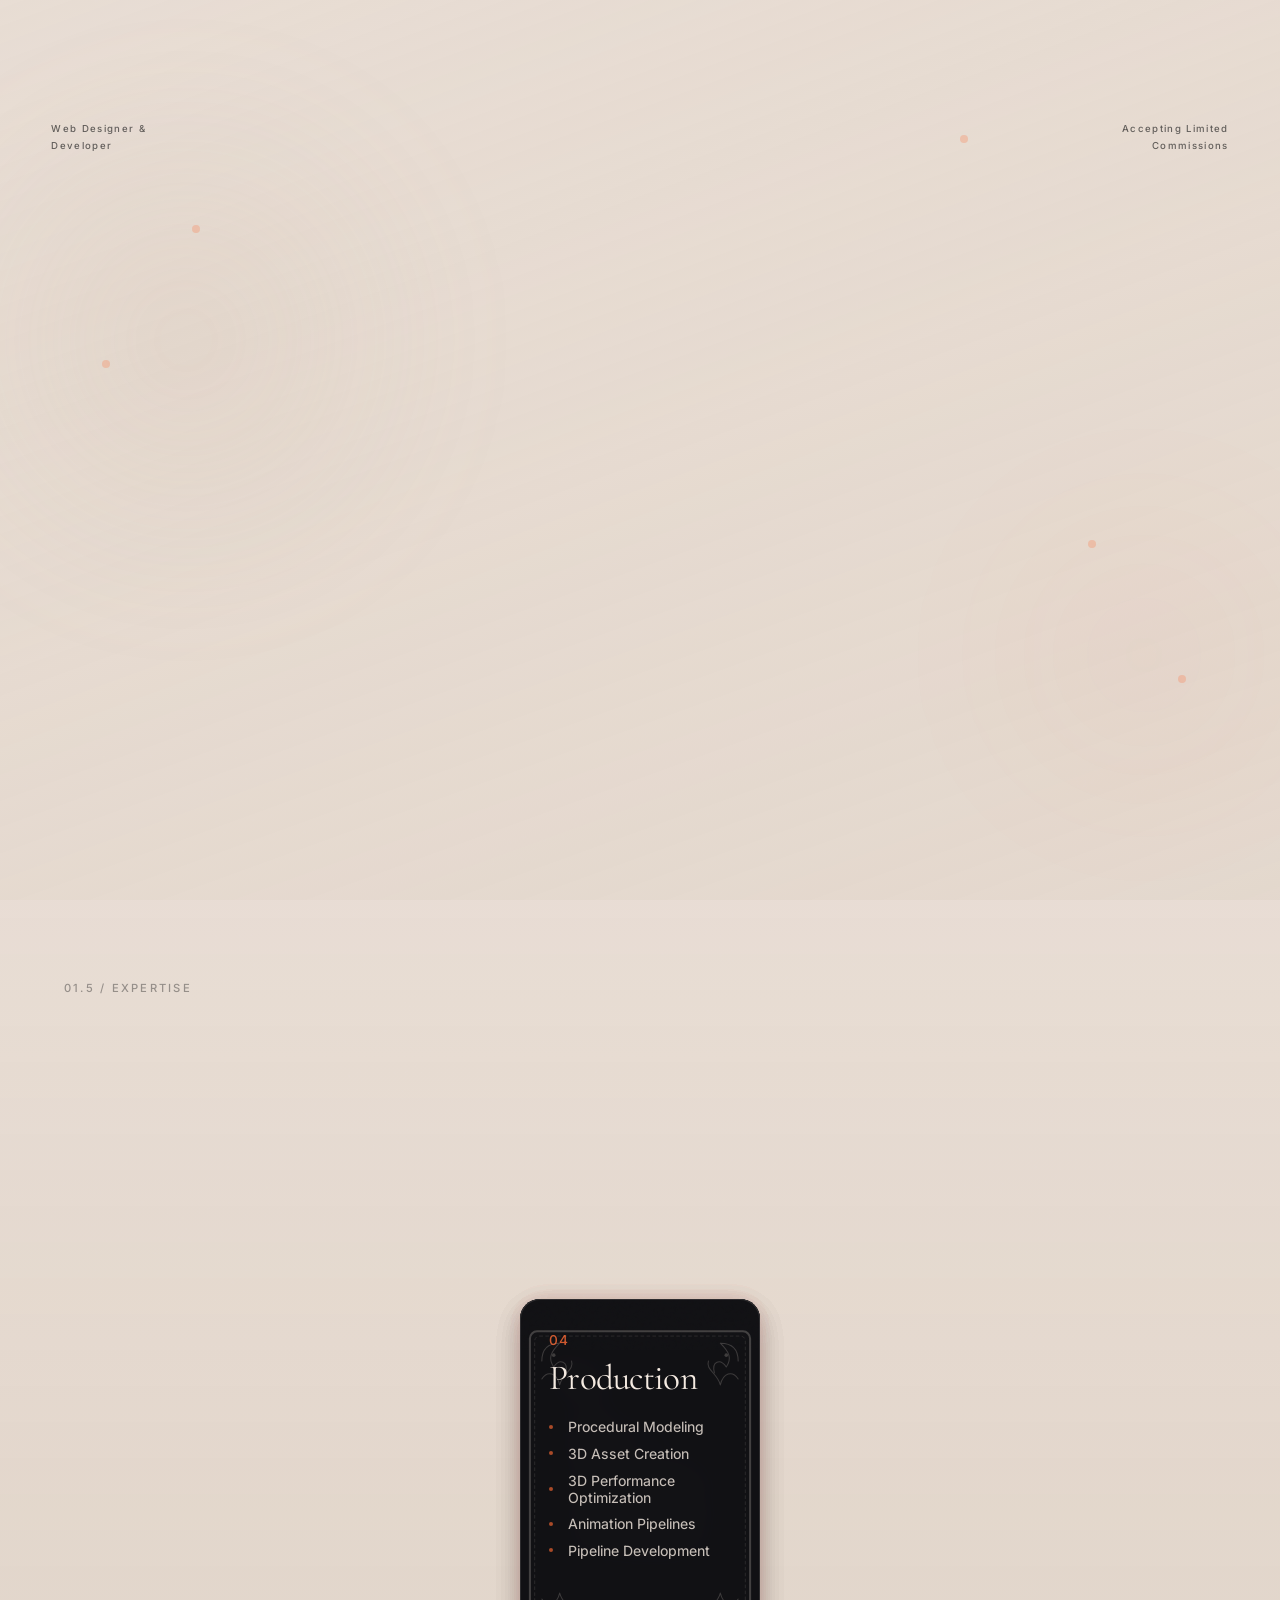
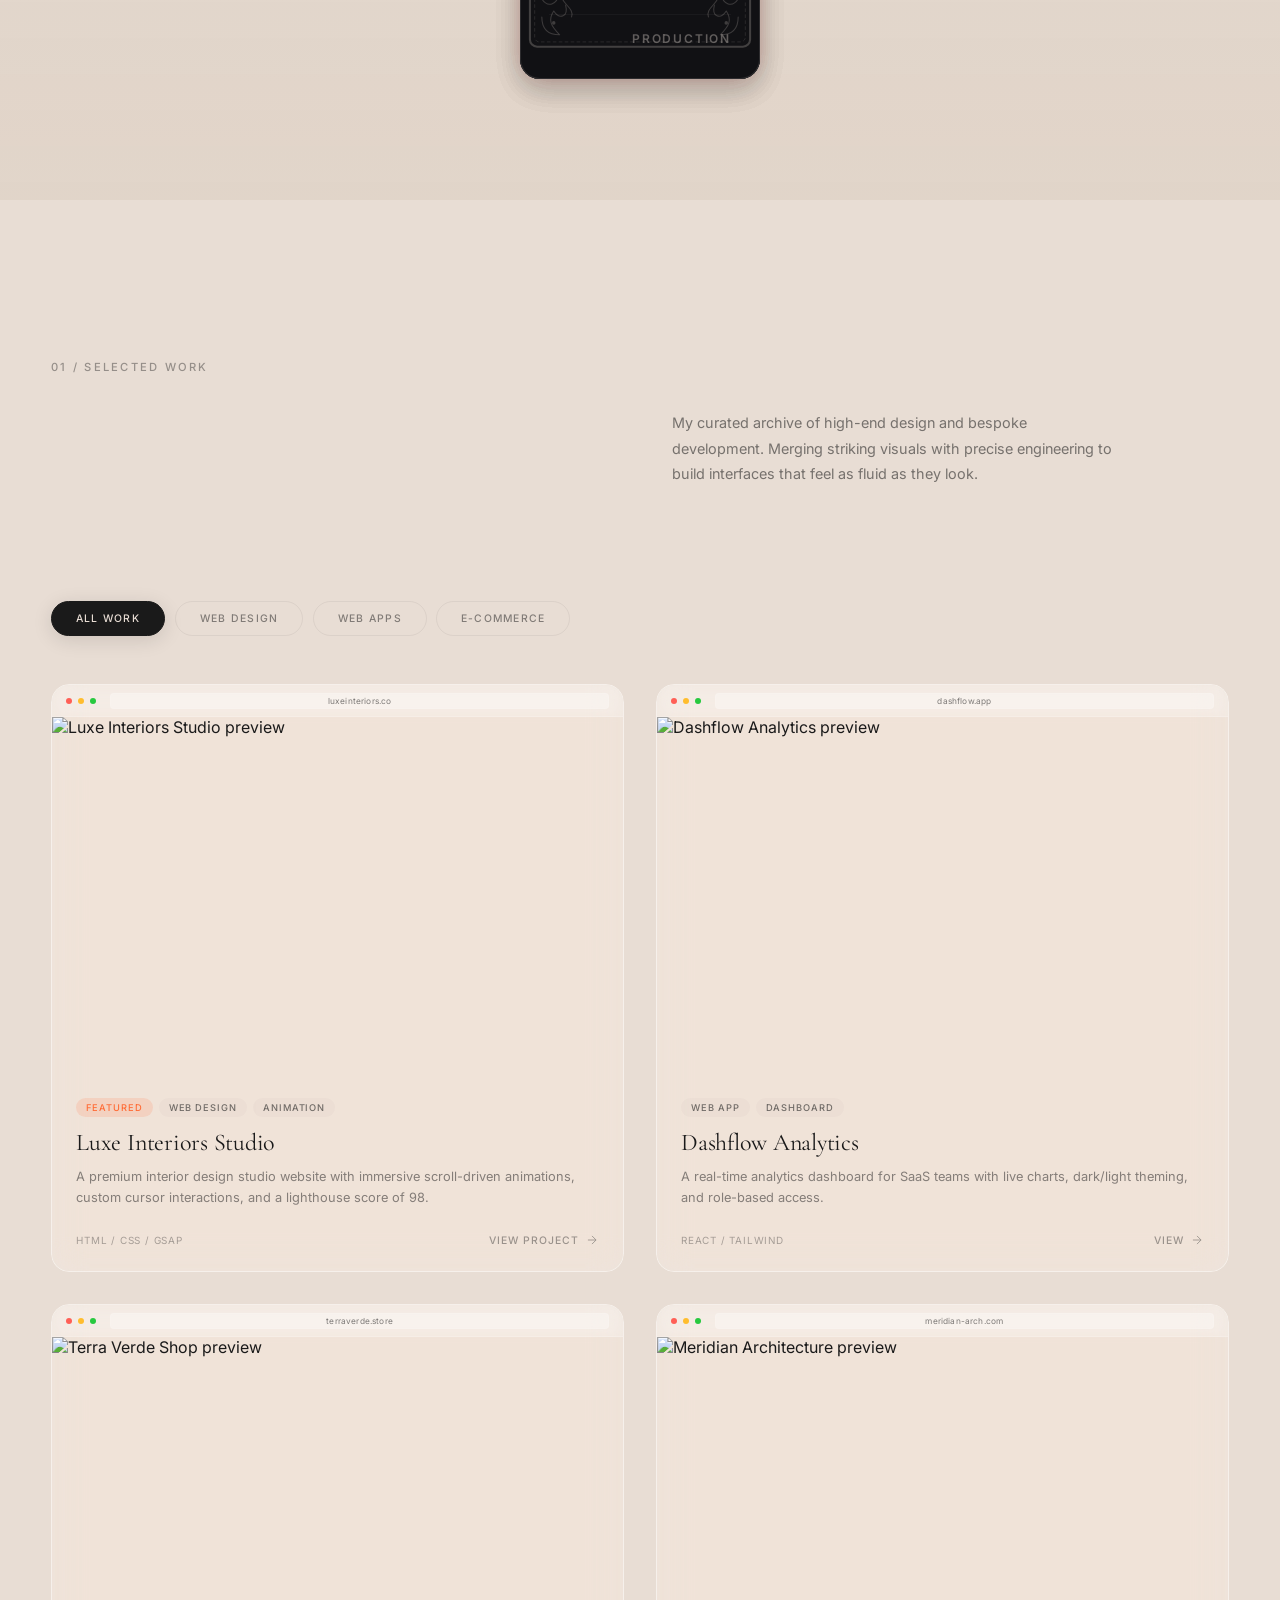
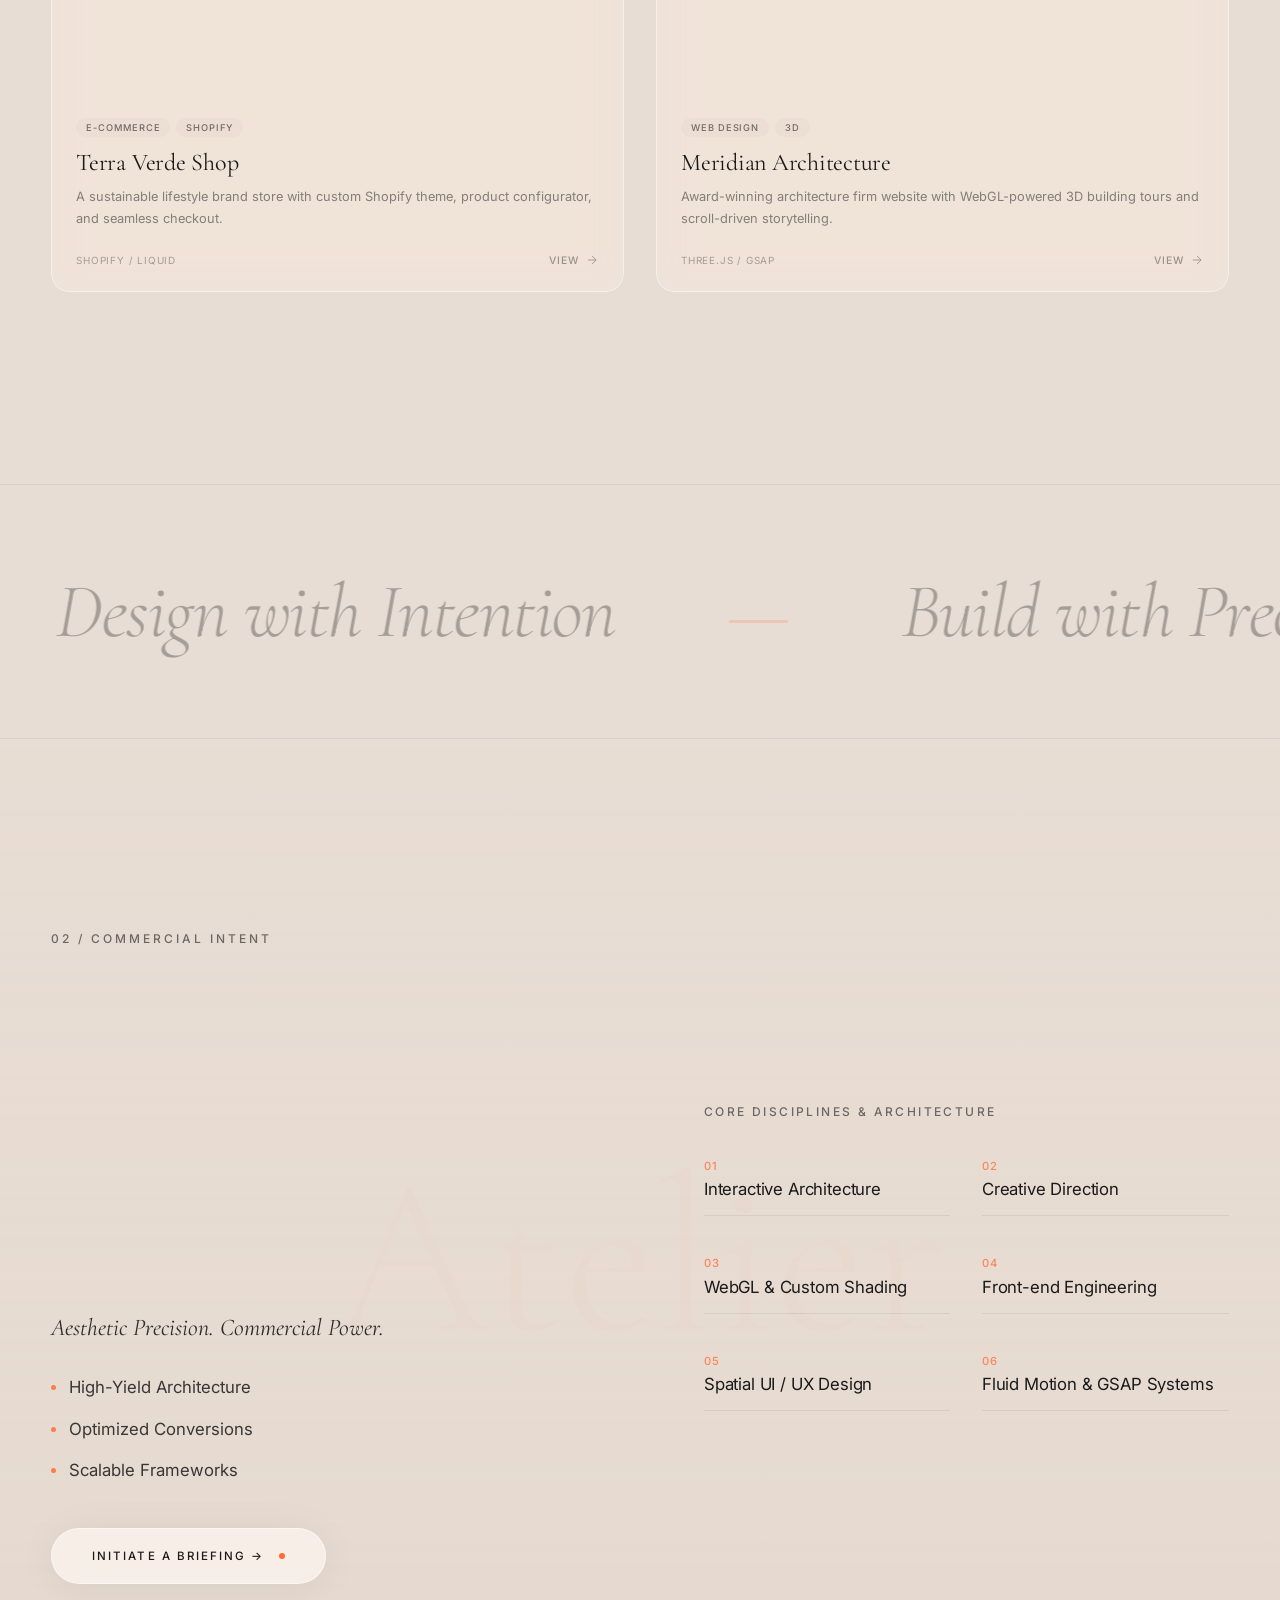
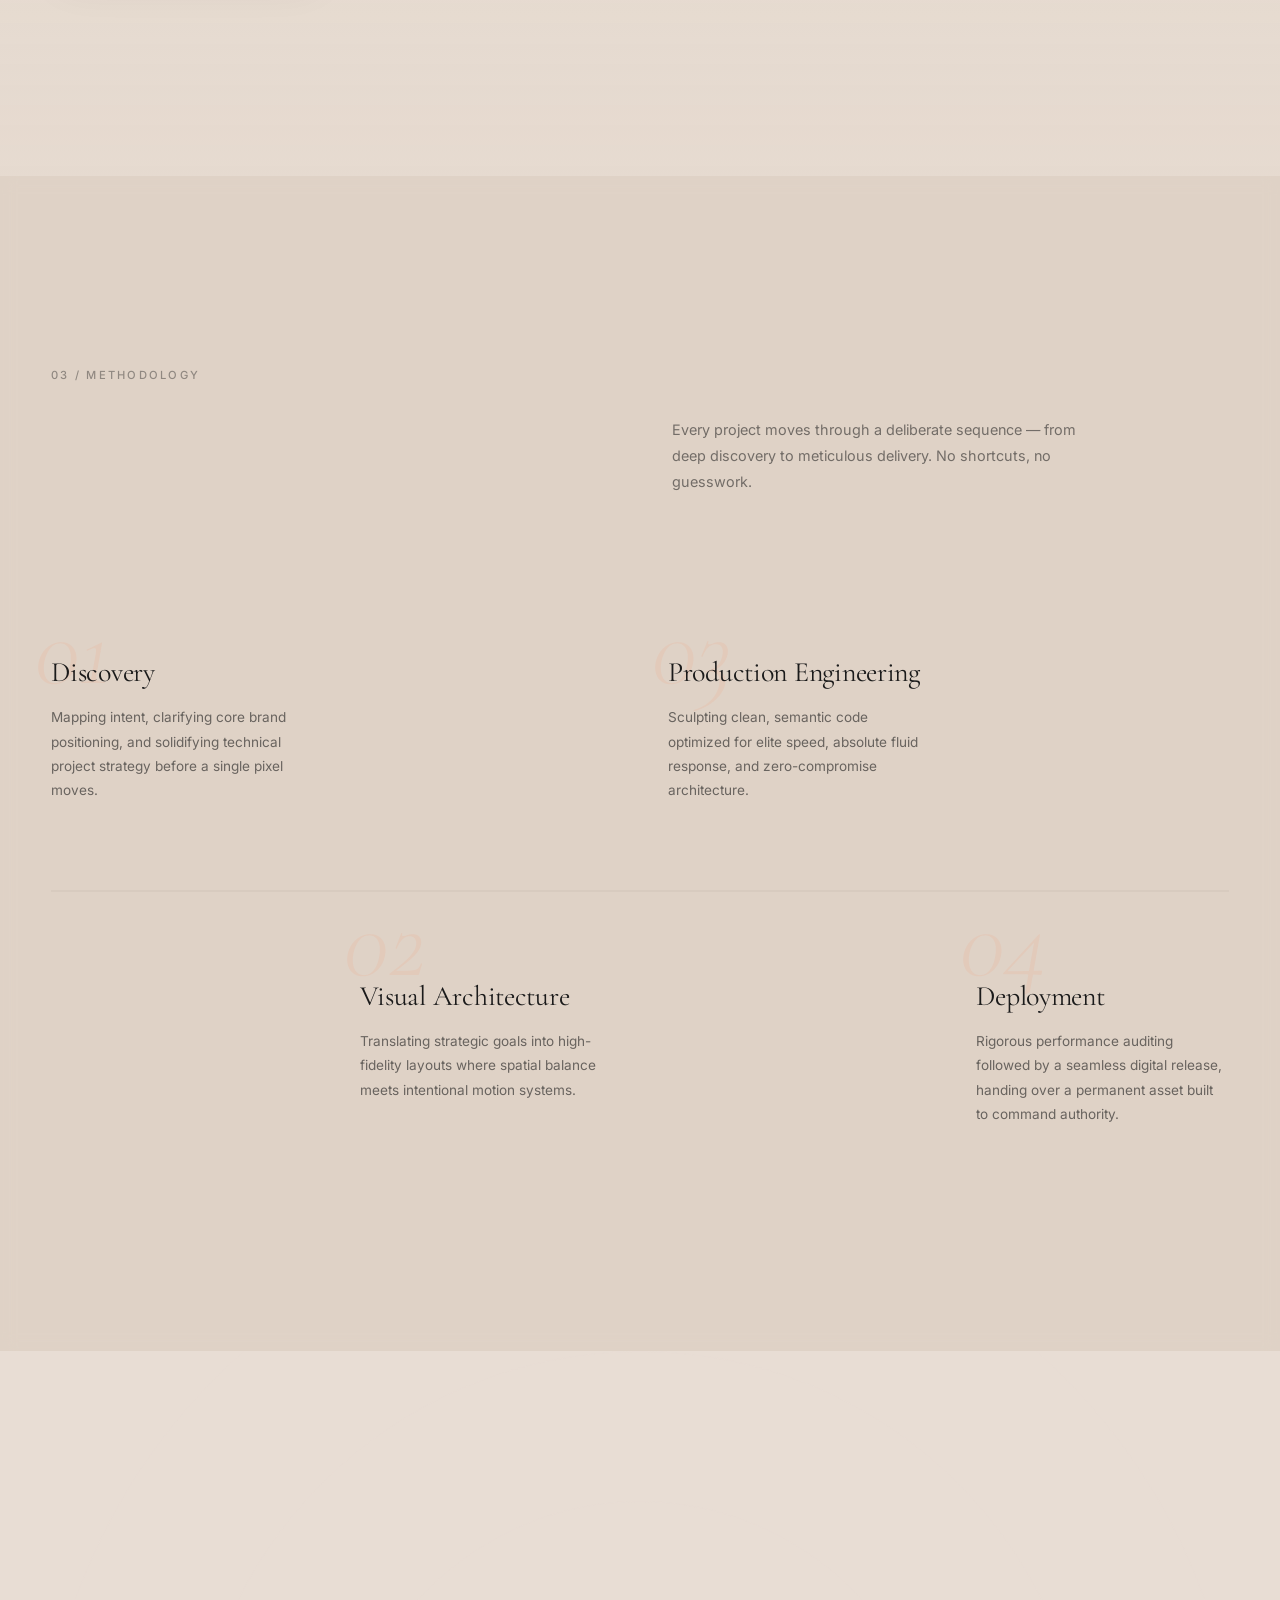
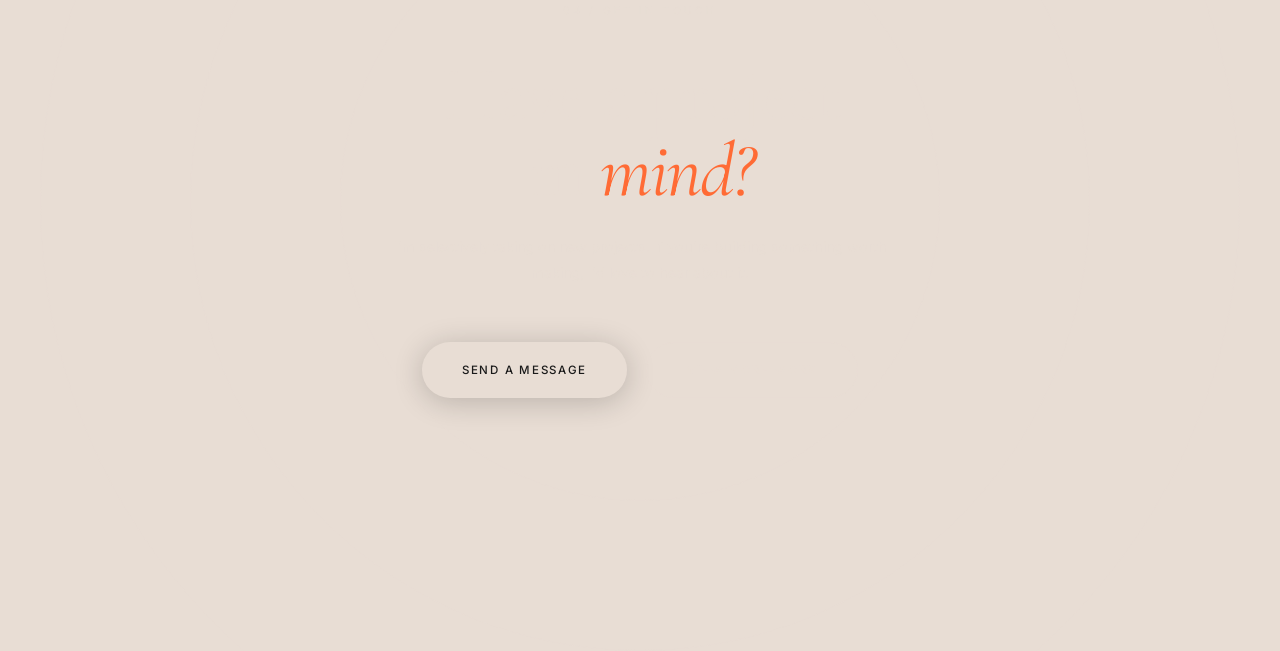
==== commit f958b06b: "Add files via upload" ====
--- a/index.html
+++ b/index.html
@@ -14,9 +14,11 @@
     <!-- Primary Fonts (Cormorant Garamond & Inter) -->
     <link href="https://fonts.googleapis.com/css2?family=Cormorant+Garamond:ital,wght@0,300;0,400;0,500;0,600;1,300;1,400&family=Inter:wght@300;400;500&display=swap" rel="stylesheet">
 
+    <!-- Core animation libs (sync: scripts.js depends on them at DOMContentLoaded) -->
     <script src="https://cdnjs.cloudflare.com/ajax/libs/gsap/3.12.5/gsap.min.js"></script>
     <script src="https://cdnjs.cloudflare.com/ajax/libs/gsap/3.12.5/ScrollTrigger.min.js"></script>
-    <script src="https://unpkg.com/lenis@1.1.18/dist/lenis.min.js"></script>
+    <!-- Lenis deferred — NOT needed before first paint -->
+    <script src="https://unpkg.com/lenis@1.1.18/dist/lenis.min.js" defer></script>
 
     <link rel="stylesheet" href="styles.css">
     <link rel="stylesheet" href="mobile.css">
@@ -45,8 +47,22 @@
     <title>Manthan's ART Gallery — Web Projects (Preview Mode)</title>
 
     <style>
-        html{opacity:0;transition:opacity .5s ease}
-        html.loaded{opacity:1}
+        /* === FOUC PREVENTION === */
+        html { opacity: 0; }
+        html.loaded { opacity: 1; transition: opacity 0.25s ease; }
+
+        /* === PRE-HIDE HERO ELEMENTS === */
+        /* These are hidden via CSS BEFORE scripts run - eliminates the */
+        /* flash where elements are visible then GSAP collapses them    */
+        .nav { opacity: 0; transform: translateY(-24px); }
+        #heroEyebrow span { opacity: 0; transform: translateY(24px); }
+        .word-animate { opacity: 0; transform: translateY(28px) scaleY(0.94); }
+        #heroSubline span { opacity: 0; transform: translateY(20px); }
+        #heroCta { opacity: 0; transform: translateY(20px); }
+        #scrollIndicator { opacity: 0; transform: translateY(16px); }
+        .hero-side-label { opacity: 0; }
+        .float-preview.left  { opacity: 0; }
+        .float-preview.right { opacity: 0; }
     </style>
 </head>
 <body>
@@ -888,7 +904,7 @@
             worth making, I'd love to hear about it.
         </p>
         <div class="cta-buttons">
-            <a href="mailto:hello@yourname.com" class="btn-primary" data-magnetic>
+            <a href="mailto:manthan0031@gmail.com" class="btn-primary" data-magnetic>
                 Send a Message
             </a>
             <a href="#projects" class="btn-secondary" data-magnetic>
@@ -898,9 +914,8 @@
     </div>
 </section>
 
+<script src="https://cdnjs.cloudflare.com/ajax/libs/three.js/r128/three.min.js"></script>
 <script src="scripts.js"></script>
-<!-- Three.js Library -->
-<script src="https://cdnjs.cloudflare.com/ajax/libs/three.js/89/three.min.js"></script>
 
 <script>
     document.addEventListener("DOMContentLoaded", () => {
@@ -1037,8 +1052,8 @@
             const mesh = new THREE.Mesh(geometry, material);
             scene.add(mesh);
 
-            const renderer = new THREE.WebGLRenderer({ alpha: true, antialias: true });
-            renderer.setPixelRatio(window.devicePixelRatio);
+            const renderer = new THREE.WebGLRenderer({ alpha: true, antialias: false });
+            renderer.setPixelRatio(Math.min(window.devicePixelRatio, 1.5));
             container.appendChild(renderer.domElement);
 
             // Cursor responsive tracking with smooth interpolation (lerp)
@@ -1081,17 +1096,14 @@
 
             const animate = () => {
                 requestAnimationFrame(animate);
-                
-                // Lerp mouse coordinates for buttery smooth cursor responsive feedback
+                if (document.hidden) return; // Skip when tab not visible
+
                 currentMouse.x += (targetMouse.x - currentMouse.x) * 0.07;
                 currentMouse.y += (targetMouse.y - currentMouse.y) * 0.07;
-
-                // Smoothly lerp time speed scale
                 currentTimeSpeed += (targetTimeSpeed - currentTimeSpeed) * 0.08;
                 uniforms.time.value += 0.016 * currentTimeSpeed;
                 uniforms.mouse.value.x = currentMouse.x;
                 uniforms.mouse.value.y = currentMouse.y;
-
                 renderer.render(scene, camera);
             };
 
@@ -1108,6 +1120,8 @@
                 underlinePath.style.strokeDashoffset = length;
                 // Force reflow
                 underlinePath.getBoundingClientRect();
+                underlinePath.style.transition = `stroke-dashoffset 2.6s cubic-bezier(0.25, 1, 0.5, 1) 1.4s`;
+                underlinePath.style.strokeDashoffset = "0";
 
                 // Setup interactive hover morph using GSAP for absolute reliability
                 const highlightEl = document.querySelector(".underline-highlight");
@@ -1219,21 +1233,23 @@
             });
         };
 
-        // --- 5. Mouse Spotlight Glow ---
+        // --- 5. Mouse Spotlight Glow --- uses transform (no layout reflow)
         const initMouseSpotlight = () => {
             const mouseGlow = document.getElementById("mouse-gradient");
-            if (!mouseGlow) return;
+            if (!mouseGlow || window.matchMedia('(pointer: coarse)').matches) return;
 
             let glowX = window.innerWidth / 2;
             let glowY = window.innerHeight / 2;
             let targetGlowX = glowX;
             let targetGlowY = glowY;
+            let rafId = null;
 
             window.addEventListener("mousemove", (e) => {
                 targetGlowX = e.clientX;
                 targetGlowY = e.clientY;
                 mouseGlow.style.opacity = "1";
-            });
+                if (!rafId) rafId = requestAnimationFrame(updateGlow);
+            }, { passive: true });
 
             window.addEventListener("mouseleave", () => {
                 mouseGlow.style.opacity = "0";
@@ -1242,12 +1258,15 @@
             const updateGlow = () => {
                 glowX += (targetGlowX - glowX) * 0.08;
                 glowY += (targetGlowY - glowY) * 0.08;
-                mouseGlow.style.left = `${glowX}px`;
-                mouseGlow.style.top = `${glowY}px`;
-                requestAnimationFrame(updateGlow);
+                mouseGlow.style.transform = `translate(calc(${glowX}px - 50%), calc(${glowY}px - 50%))`;
+                const dx = Math.abs(targetGlowX - glowX);
+                const dy = Math.abs(targetGlowY - glowY);
+                if (dx > 0.5 || dy > 0.5) {
+                    rafId = requestAnimationFrame(updateGlow);
+                } else {
+                    rafId = null;
+                }
             };
-
-            updateGlow();
         };
 
         // Run initializations
--- a/styles.css
+++ b/styles.css
@@ -32,7 +32,8 @@
     font-family: var(--font-body);
     -webkit-font-smoothing: antialiased;
     -moz-osx-font-smoothing: grayscale;
-    scroll-behavior: smooth;
+    /* scroll-behavior handled by Lenis — do NOT add scroll-behavior:smooth here */
+    scroll-behavior: auto;
 }
 
 body { 
@@ -67,10 +68,11 @@
     width: 200%; height: 200%;
     pointer-events: none;
     z-index: 9999;
-    opacity: 0.035;
+    opacity: 0.032;
     background-image: url("data:image/svg+xml,%3Csvg viewBox='0 0 512 512' xmlns='http://www.w3.org/2000/svg'%3E%3Cfilter id='n'%3E%3CfeTurbulence type='fractalNoise' baseFrequency='0.85' numOctaves='4' stitchTiles='stitch'/%3E%3C/filter%3E%3Crect width='100%25' height='100%25' filter='url(%23n)'/%3E%3C/svg%3E");
     animation: grainDrift 10s steps(12) infinite;
     mix-blend-mode: overlay;
+    /* No will-change — 200%x200% GPU layer wastes VRAM */
 }
 @keyframes grainDrift {
     0%,100%{transform:translate(0,0)}10%{transform:translate(-2%,-5%)}20%{transform:translate(-5%,3%)}30%{transform:translate(3%,-8%)}40%{transform:translate(-3%,8%)}50%{transform:translate(-6%,4%)}60%{transform:translate(6%,0)}70%{transform:translate(0,5%)}80%{transform:translate(2%,10%)}90%{transform:translate(-4%,4%)}
@@ -461,8 +463,11 @@
 .section {
     position: relative;
     padding: 10rem 4vw 12rem;
-    background: var(--parchment); 
+    background: var(--parchment);
     overflow: hidden;
+    /* Skip rendering cost for offscreen sections */
+    content-visibility: auto;
+    contain-intrinsic-size: 0 800px;
 }
 .section-header {
     max-width: 1440px; margin: 0 auto;
@@ -519,22 +524,22 @@
 .card {
     position: relative;
     border-radius: 18px;
-    overflow: hidden; 
+    overflow: hidden;
     cursor: none;
-    transition: transform .6s var(--ease-smooth), box-shadow .6s var(--ease-smooth);
+    transition: transform .5s var(--ease-smooth), box-shadow .5s var(--ease-smooth);
     transform-style: preserve-3d;
-    will-change: transform;
+    /* will-change added on hover only via JS to avoid excessive layers */
     background: transparent;
+    contain: layout;
 }
 .card-inner {
     background: rgba(255, 255, 255, 0.2);
-    backdrop-filter: blur(20px) saturate(160%);
-    -webkit-backdrop-filter: blur(20px) saturate(160%);
+    backdrop-filter: blur(16px) saturate(150%);
+    -webkit-backdrop-filter: blur(16px) saturate(150%);
     border-radius: 18px;
     border: 1px solid rgba(255, 255, 255, 0.45);
     overflow: hidden;
-    transition: transform .6s var(--ease-smooth), box-shadow .6s var(--ease-smooth), border-color .6s var(--ease-smooth), background-color .6s var(--ease-smooth);
-    will-change: transform;
+    transition: transform .5s var(--ease-smooth), box-shadow .5s var(--ease-smooth), border-color .5s var(--ease-smooth);
     box-shadow: 0 8px 32px 0 rgba(31, 38, 135, 0.04), inset 0 1px 1px 0 rgba(255, 255, 255, 0.4);
 }
 .card:hover {
@@ -820,24 +825,20 @@
     }
 }
 
-/* Sibling Focus Blur Effect on Headings and Subheadings */
+/* Sibling Focus Blur Effect — opacity+transform only (no filter for perf) */
 .interactive-blur-text .blur-word {
     display: inline-block;
-    transition: filter 0.5s cubic-bezier(0.25, 1, 0.5, 1), 
-                opacity 0.5s cubic-bezier(0.25, 1, 0.5, 1), 
-                transform 0.5s cubic-bezier(0.25, 1, 0.5, 1);
-    will-change: filter, opacity, transform;
+    transition: opacity 0.4s cubic-bezier(0.25, 1, 0.5, 1),
+                transform 0.4s cubic-bezier(0.25, 1, 0.5, 1);
 }
 
 .interactive-blur-text:hover .blur-word {
-    filter: blur(0.7px);
-    opacity: 0.88;
+    opacity: 0.55;
 }
 
 .interactive-blur-text .blur-word:hover {
-    filter: blur(0px);
     opacity: 1;
-    transform: scale(1.02);
+    transform: scale(1.025);
 }
 
 /* ===== PROCESS SECTION ===== */
@@ -1275,7 +1276,7 @@
 .word-animate {
     display: inline-block;
     opacity: 0;
-    will-change: transform, opacity, filter;
+    will-change: transform, opacity;
 }
 
 @keyframes word-appear {
@@ -1361,7 +1362,7 @@
     pointer-events: none;
     z-index: 99999;
     transform: translate(-50%, -50%);
-    will-change: width, height, opacity, transform;
+    /* No will-change on ripple - short-lived element, compositing cost > benefit */
 }
 
 .mouse-gradient-glow {
@@ -1371,9 +1372,11 @@
     pointer-events: none;
     border-radius: 50%;
     background: radial-gradient(circle, rgba(255, 107, 53, 0.04), rgba(212, 197, 181, 0.03), transparent 70%);
+    /* Use transform for positioning (no layout reflow) */
     transform: translate(-50%, -50%);
+    top: 0; left: 0;
     z-index: -5;
-    will-change: left, top, opacity;
+    will-change: transform;
     opacity: 0;
     transition: opacity 0.5s ease-out;
 }
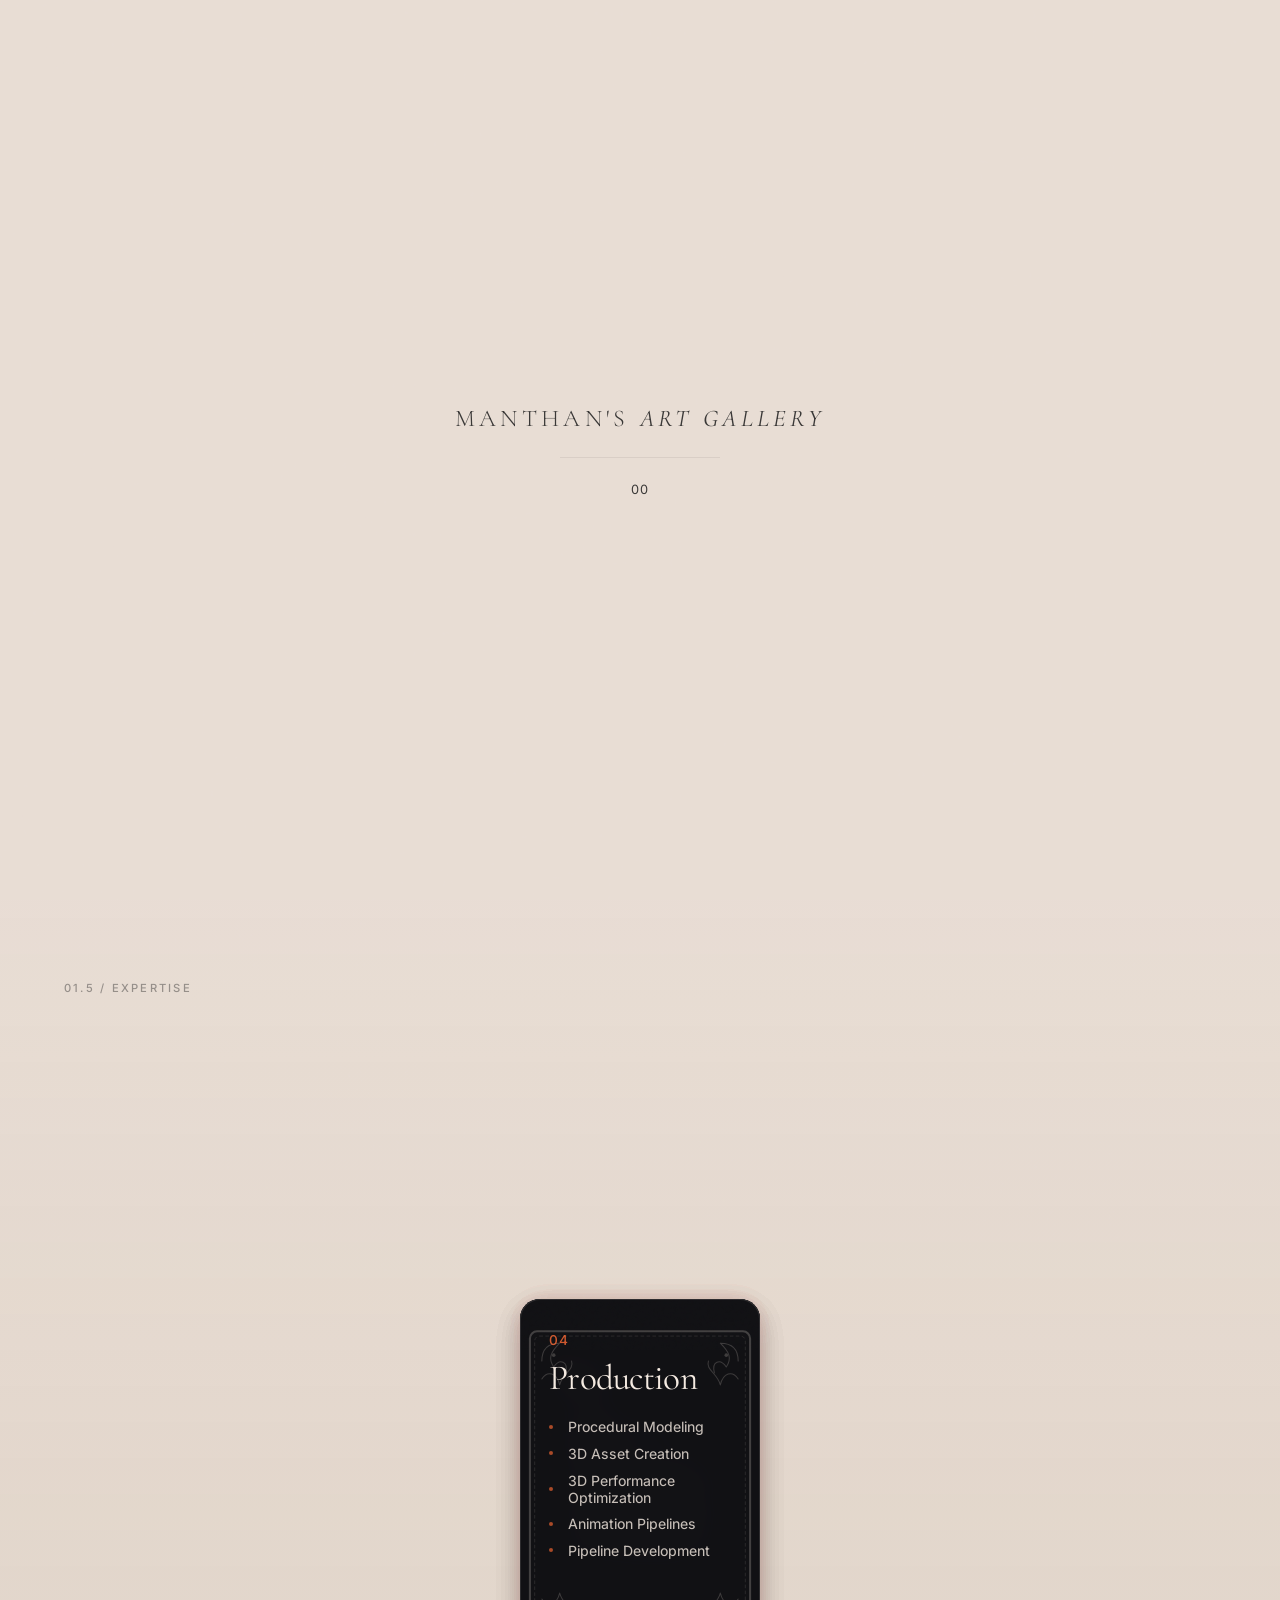
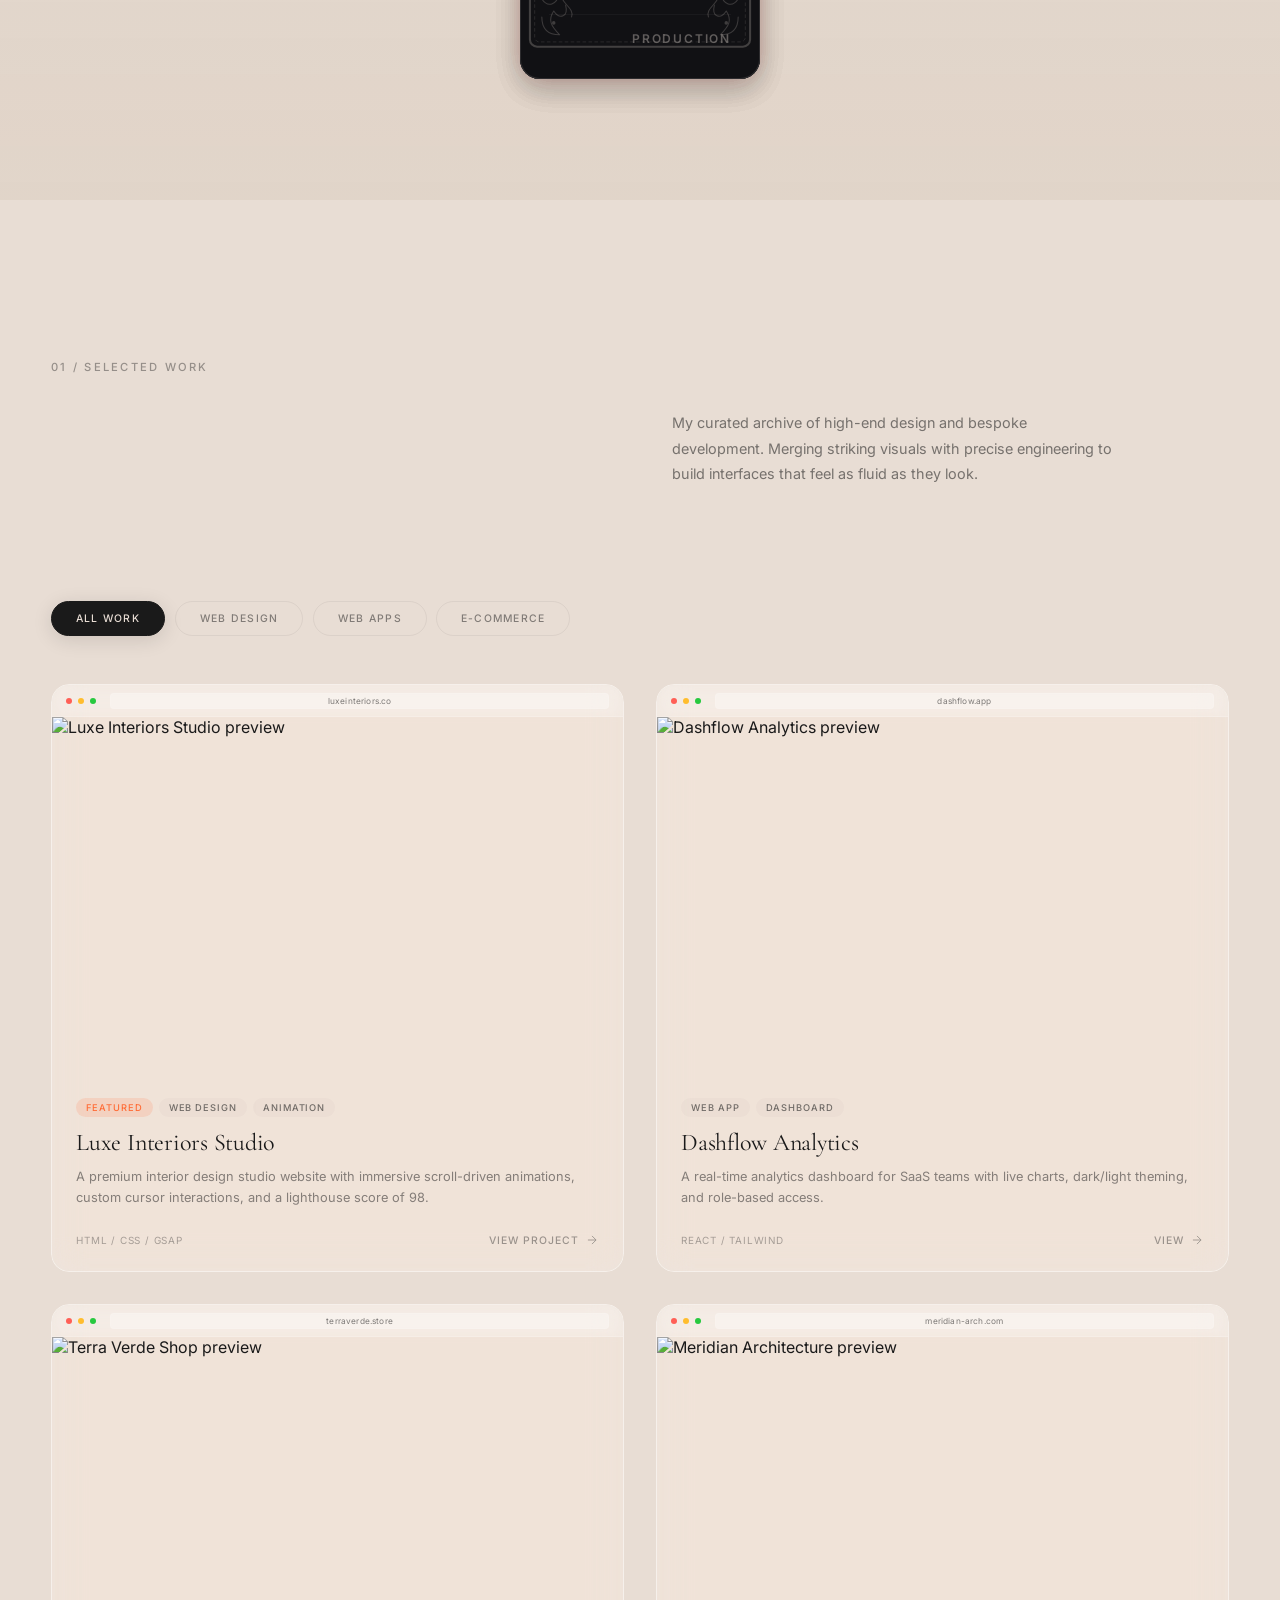
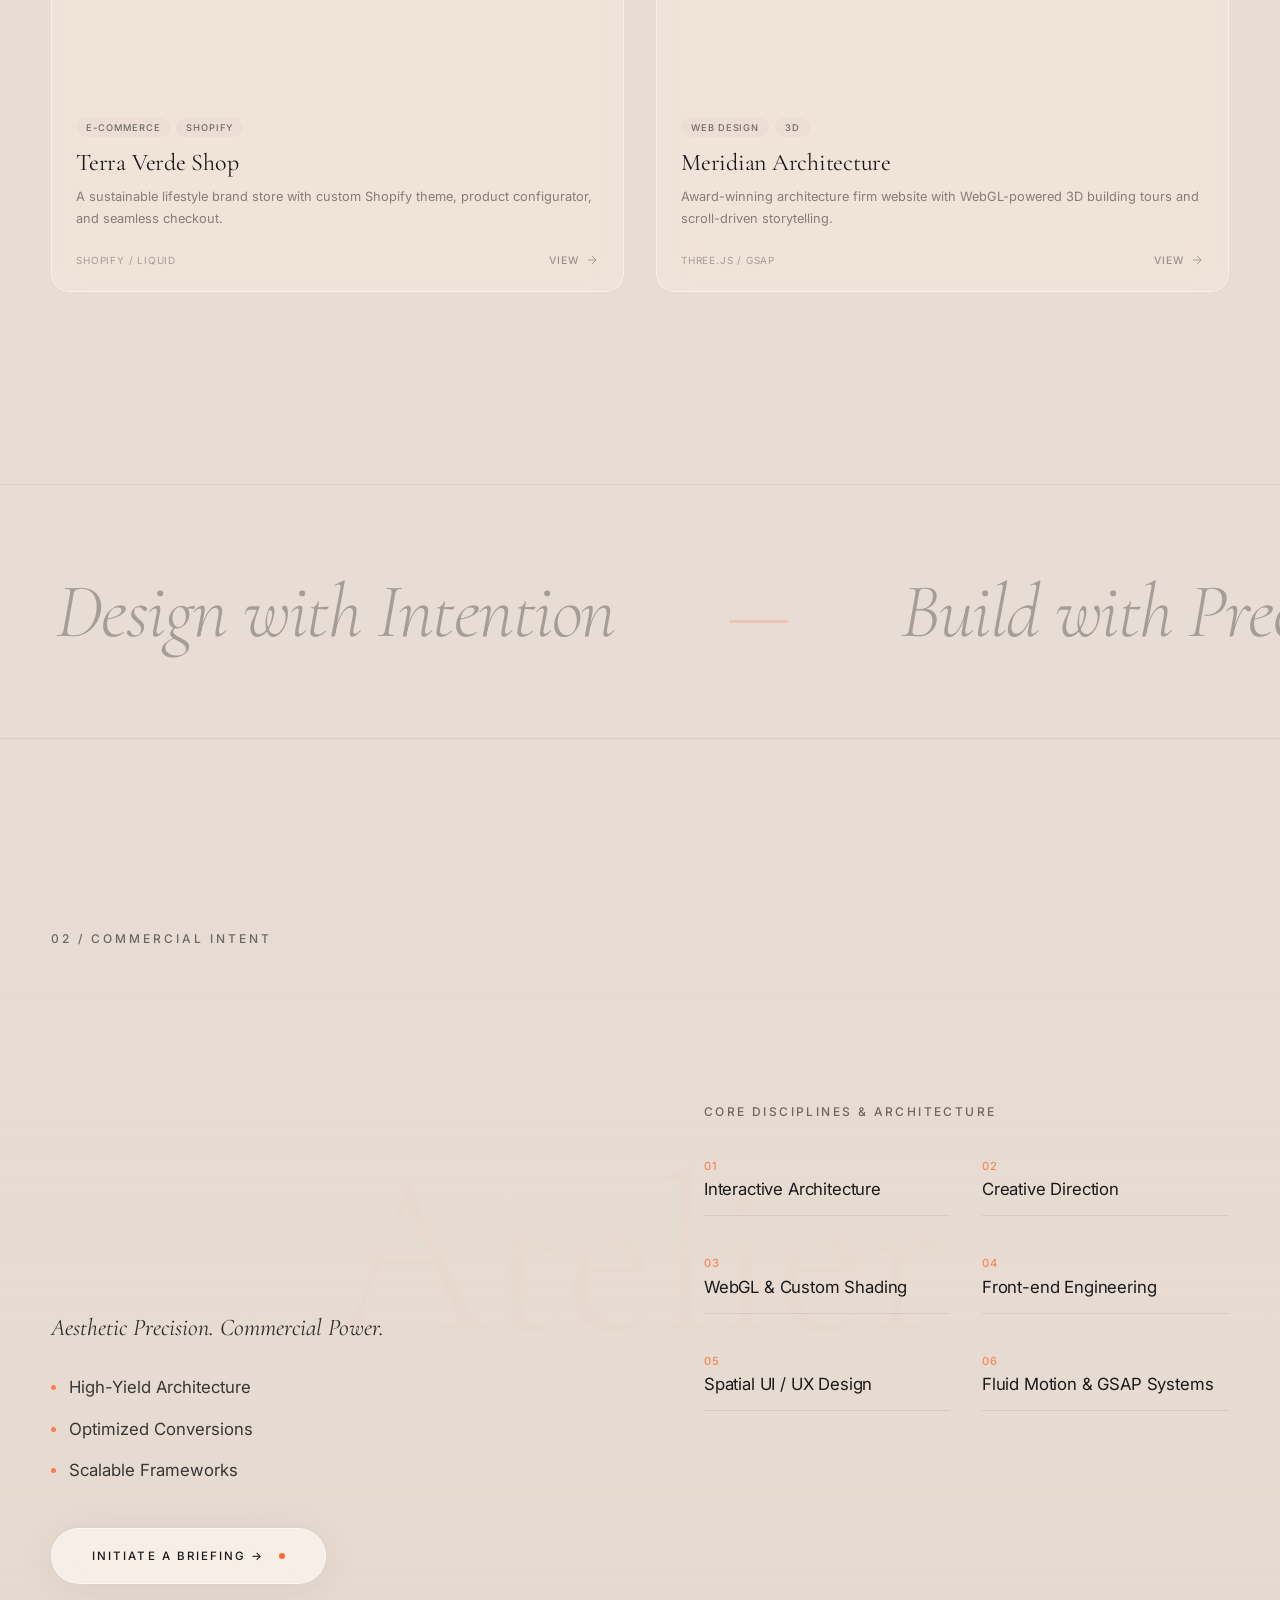
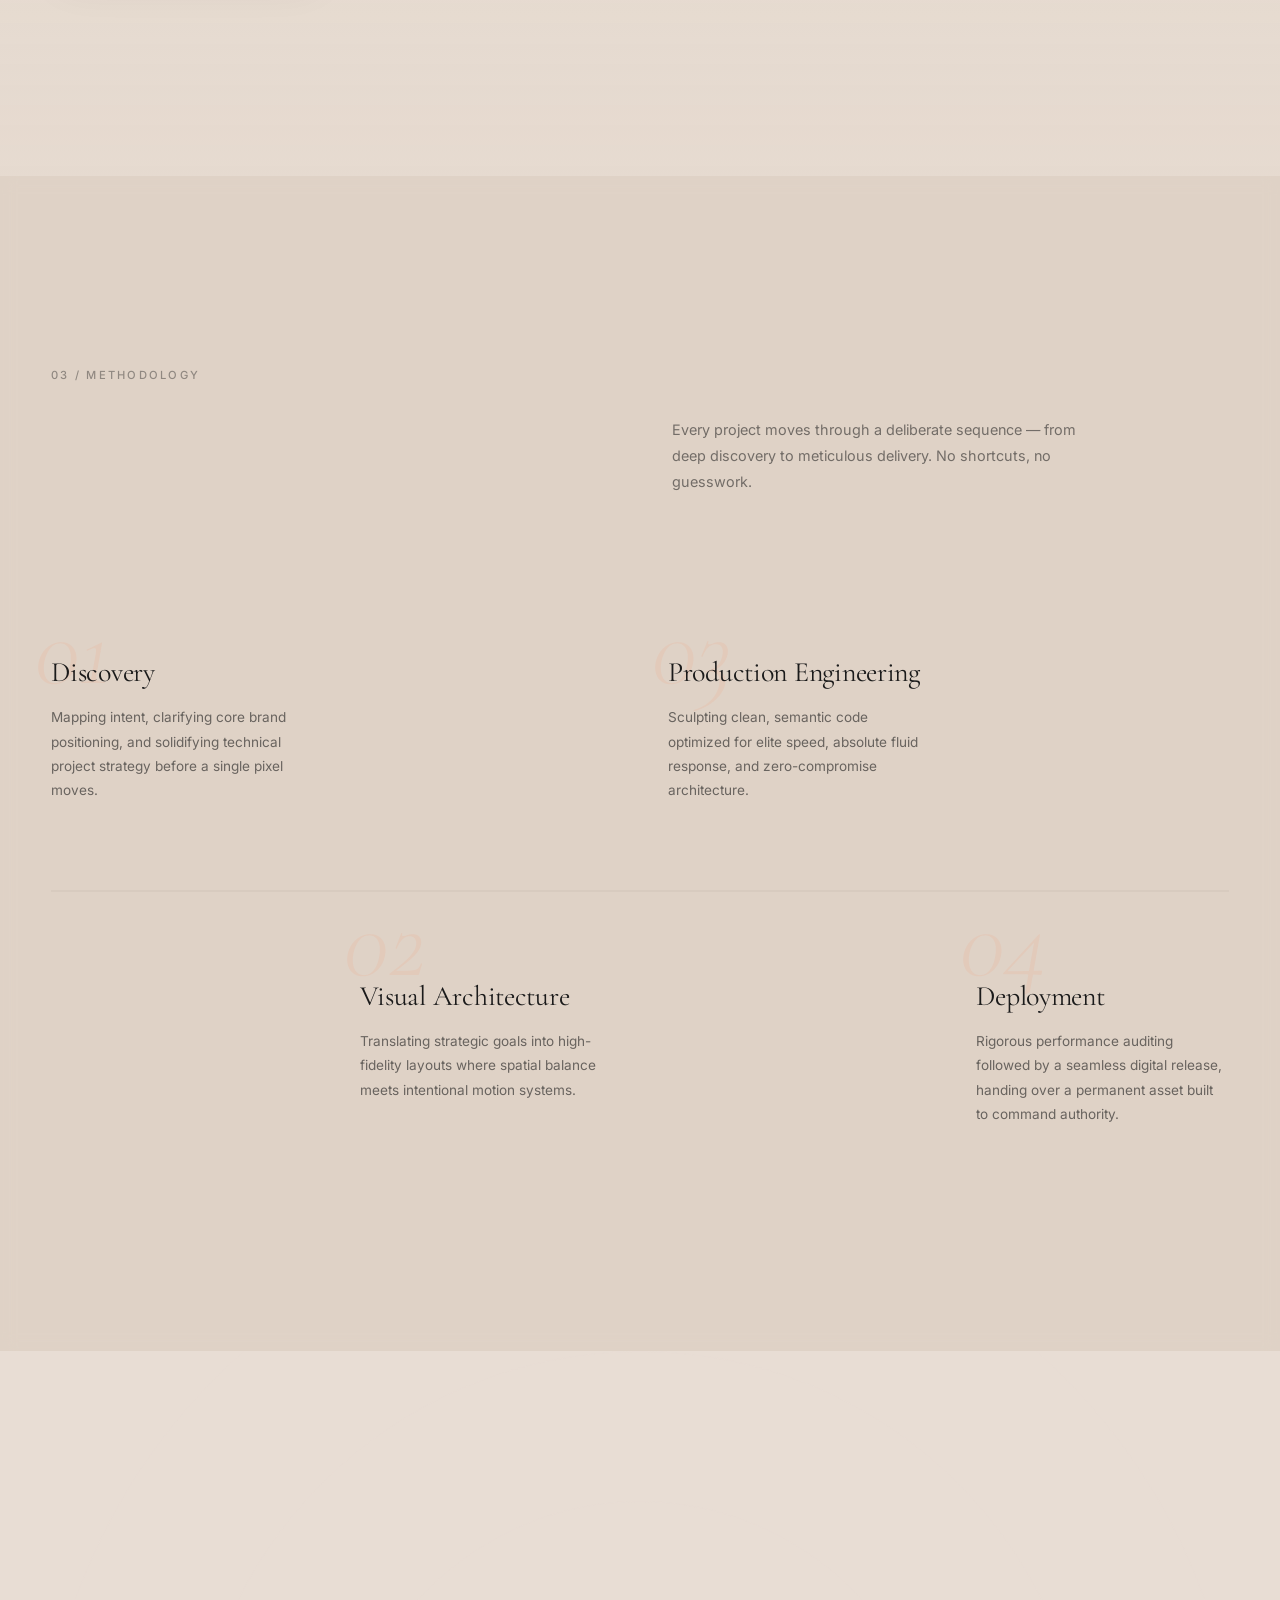
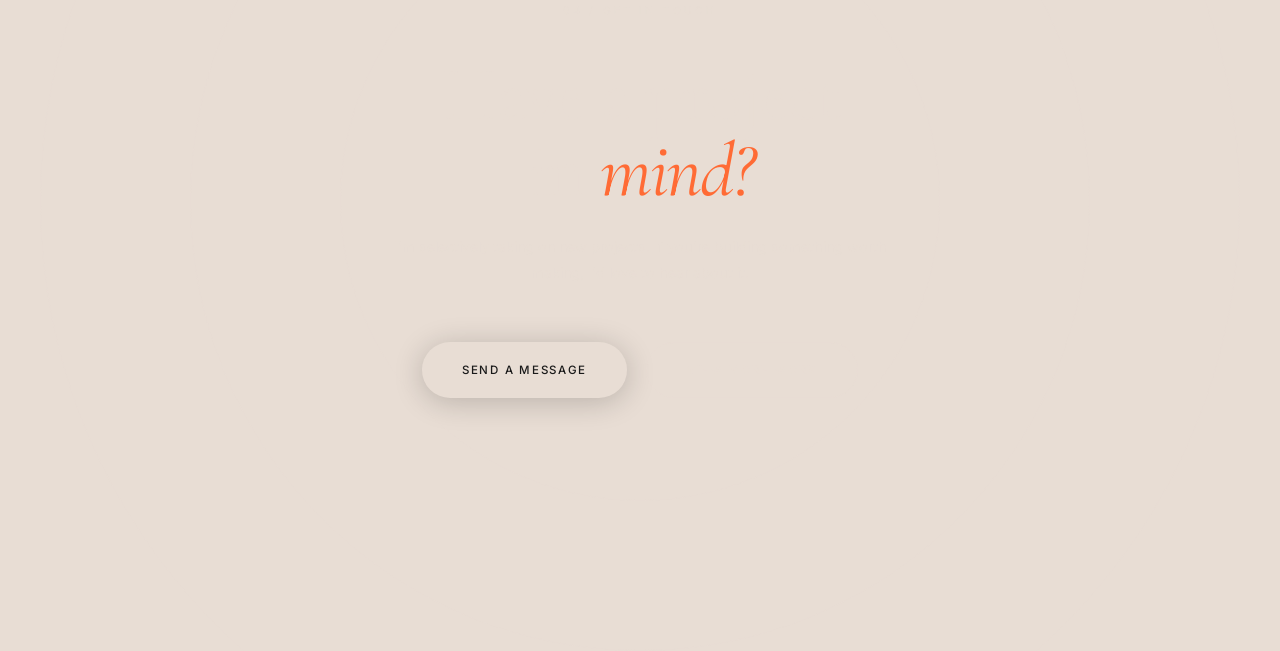
==== commit 89436ec3: "Add files via upload" ====
--- a/index.html
+++ b/index.html
@@ -1,5 +1,5 @@
 <!DOCTYPE html>
-<html lang="en" dir="ltr">
+<html lang="en" dir="ltr" class="loading-active">
 <head>
     <meta charset="UTF-8">
     <meta name="viewport" content="width=device-width, initial-scale=1.0, viewport-fit=cover">
@@ -47,9 +47,95 @@
     <title>Manthan's ART Gallery — Web Projects (Preview Mode)</title>
 
     <style>
-        /* === FOUC PREVENTION === */
-        html { opacity: 0; }
-        html.loaded { opacity: 1; transition: opacity 0.25s ease; }
+        /* === FOUC & SCROLL LOCK === */
+        html {
+            background-color: #E8DDD4;
+        }
+        body {
+            background-color: transparent;
+        }
+        body.loading-active {
+            overflow: hidden;
+            height: 100vh;
+            width: 100vw;
+        }
+        body.loading-active > *:not(.loader-wrapper):not(.shader-container) {
+            opacity: 0 !important;
+            pointer-events: none !important;
+        }
+
+        /* === PREMIUM LOADER === */
+        .loader-wrapper {
+            position: fixed;
+            top: 0;
+            left: 0;
+            width: 100%;
+            height: 100%;
+            background-color: #E8DDD4;
+            z-index: 9999;
+            display: flex;
+            align-items: center;
+            justify-content: center;
+            pointer-events: all;
+        }
+        .loader-content {
+            display: flex;
+            flex-direction: column;
+            align-items: center;
+            text-align: center;
+            gap: 1.5rem;
+        }
+        .loader-title {
+            font-family: 'Cormorant Garamond', serif;
+            font-size: 1.5rem;
+            font-weight: 300;
+            letter-spacing: 0.18em;
+            color: #1a1a1a;
+            opacity: 0;
+            transform: translateY(10px);
+            animation: loaderFadeIn 0.8s cubic-bezier(0.25, 1, 0.5, 1) forwards 0.2s;
+            text-transform: uppercase;
+        }
+        .loader-title em {
+            font-family: 'Cormorant Garamond', serif;
+            font-style: italic;
+            font-weight: 400;
+        }
+        .loader-progress-container {
+            width: 160px;
+            height: 1px;
+            background-color: rgba(0, 0, 0, 0.08);
+            position: relative;
+            overflow: hidden;
+            opacity: 0;
+            animation: loaderFadeIn 0.8s cubic-bezier(0.25, 1, 0.5, 1) forwards 0.4s;
+        }
+        .loader-bar {
+            position: absolute;
+            top: 0;
+            left: 0;
+            height: 100%;
+            width: 0%;
+            background-color: #FF6B35;
+            will-change: width;
+        }
+        .loader-percent {
+            font-family: 'Inter', sans-serif;
+            font-size: 0.8rem;
+            font-weight: 400;
+            letter-spacing: 0.08em;
+            color: #1a1a1a;
+            opacity: 0;
+            transform: translateY(-5px);
+            animation: loaderFadeIn 0.8s cubic-bezier(0.25, 1, 0.5, 1) forwards 0.5s;
+        }
+
+        @keyframes loaderFadeIn {
+            to {
+                opacity: 0.85;
+                transform: translateY(0);
+            }
+        }
 
         /* === PRE-HIDE HERO ELEMENTS === */
         /* These are hidden via CSS BEFORE scripts run - eliminates the */
@@ -65,7 +151,18 @@
         .float-preview.right { opacity: 0; }
     </style>
 </head>
-<body>
+<body class="loading-active">
+
+<!-- Premium Loading Screen -->
+<div id="loaderWrapper" class="loader-wrapper">
+    <div class="loader-content">
+        <div class="loader-title">Manthan's <em>Art Gallery</em></div>
+        <div class="loader-progress-container">
+            <div id="loaderBar" class="loader-bar"></div>
+        </div>
+        <div id="loaderPercent" class="loader-percent">00</div>
+    </div>
+</div>
 
 <div class="grain-overlay" aria-hidden="true"></div>
 
@@ -1105,6 +1202,7 @@
                 uniforms.mouse.value.x = currentMouse.x;
                 uniforms.mouse.value.y = currentMouse.y;
                 renderer.render(scene, camera);
+                window.shaderBackgroundReady = true;
             };
 
             animate();
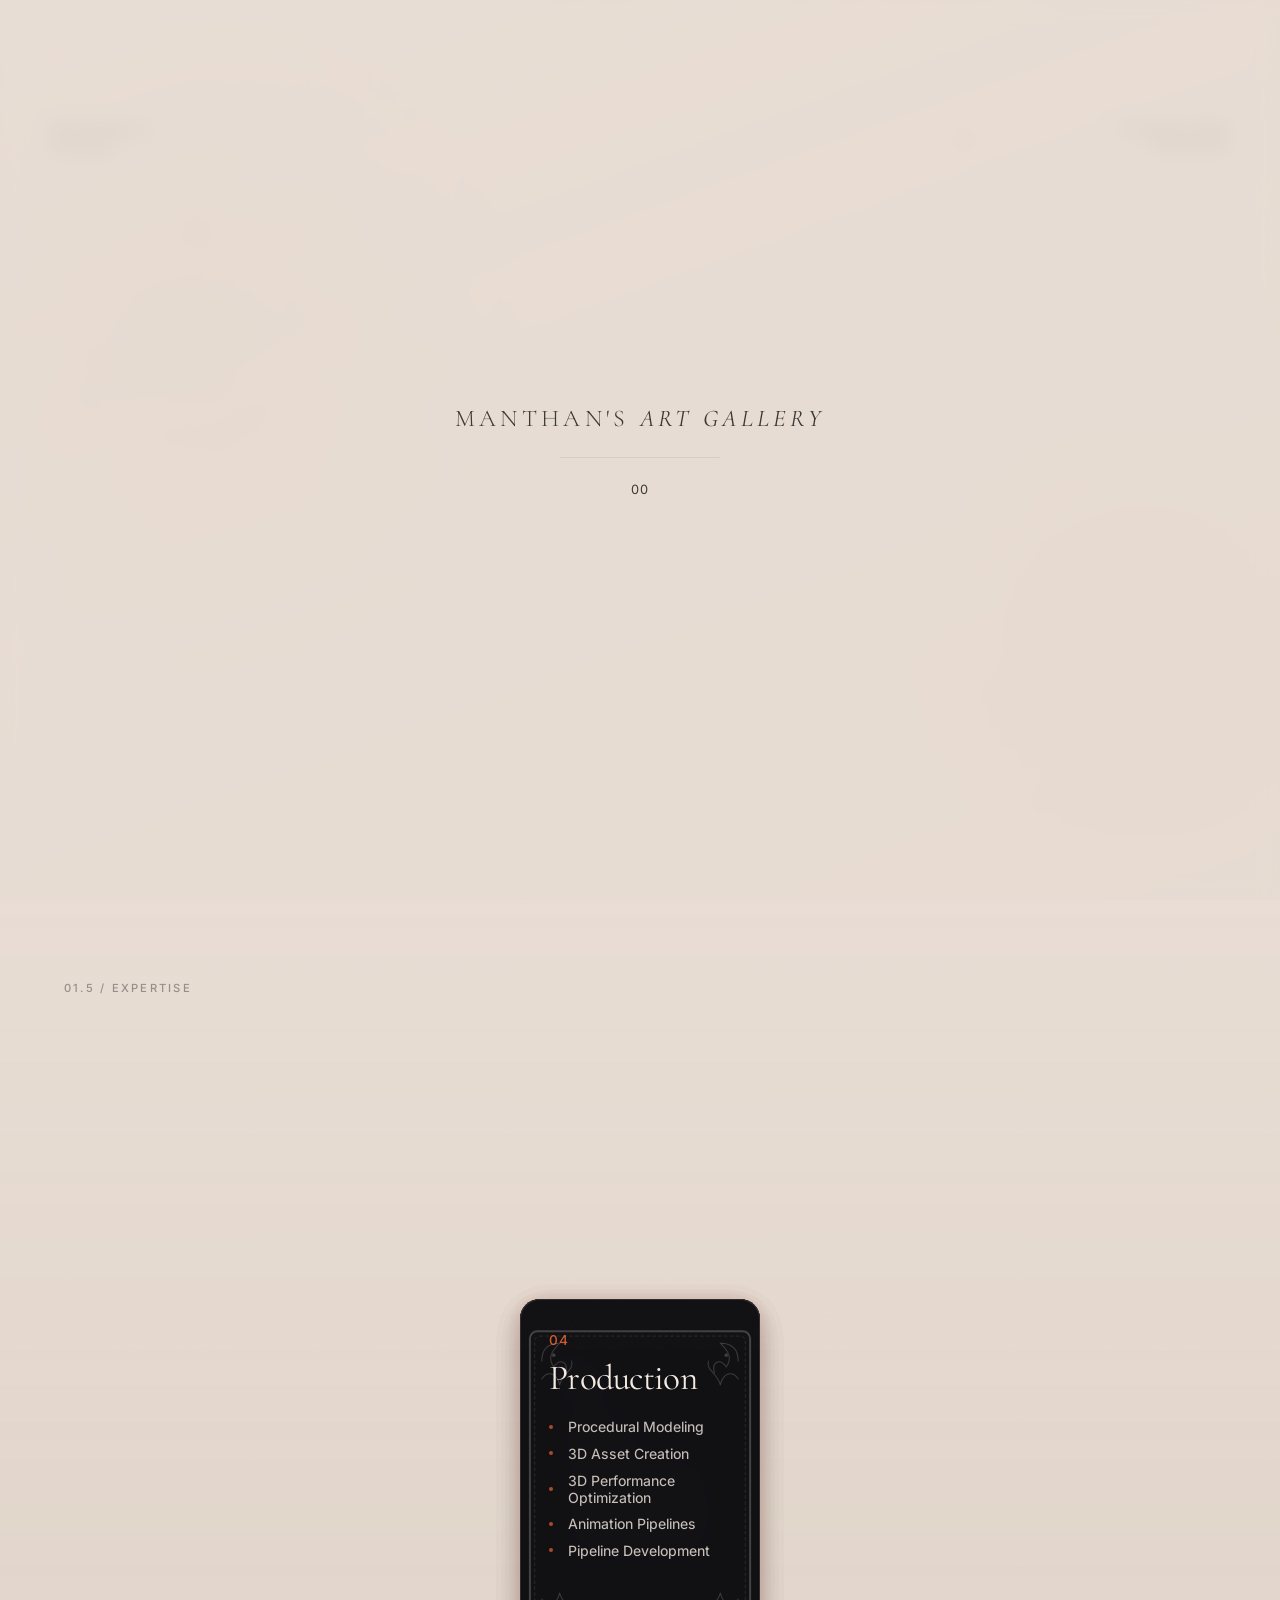
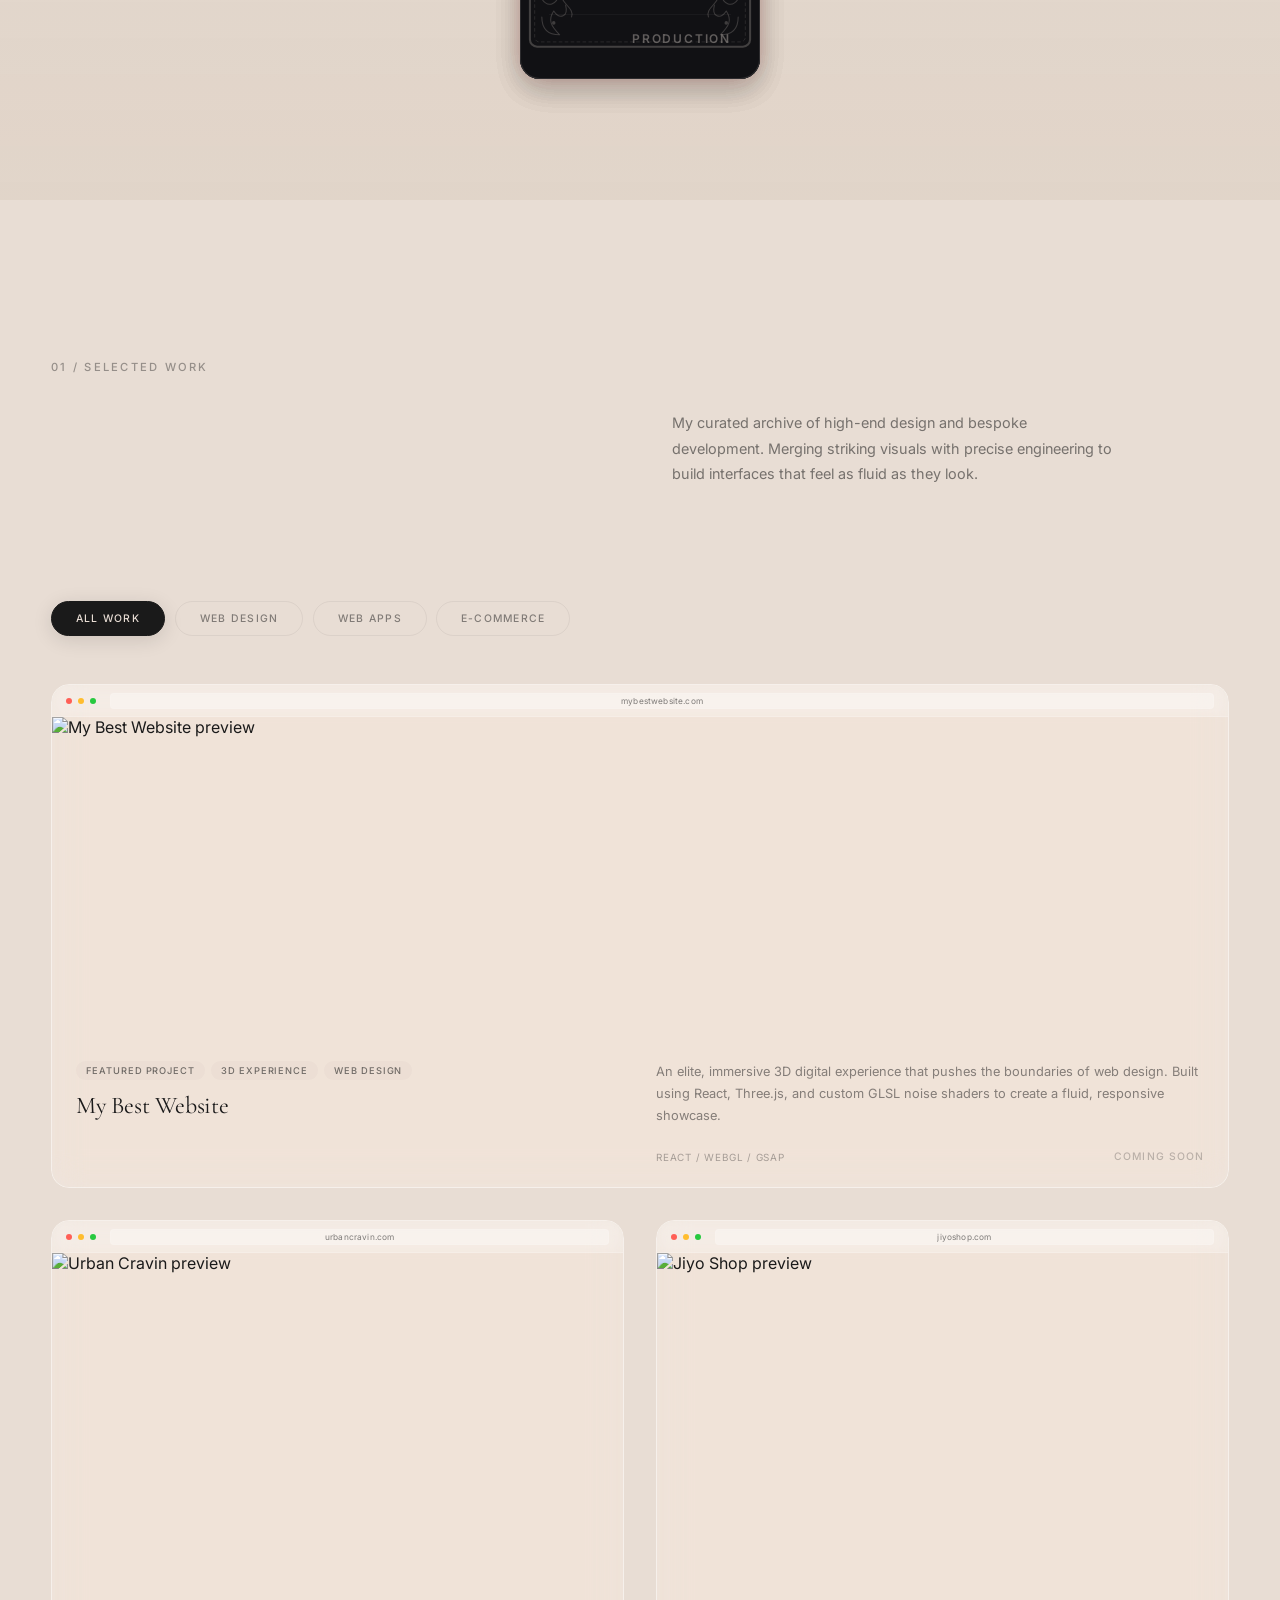
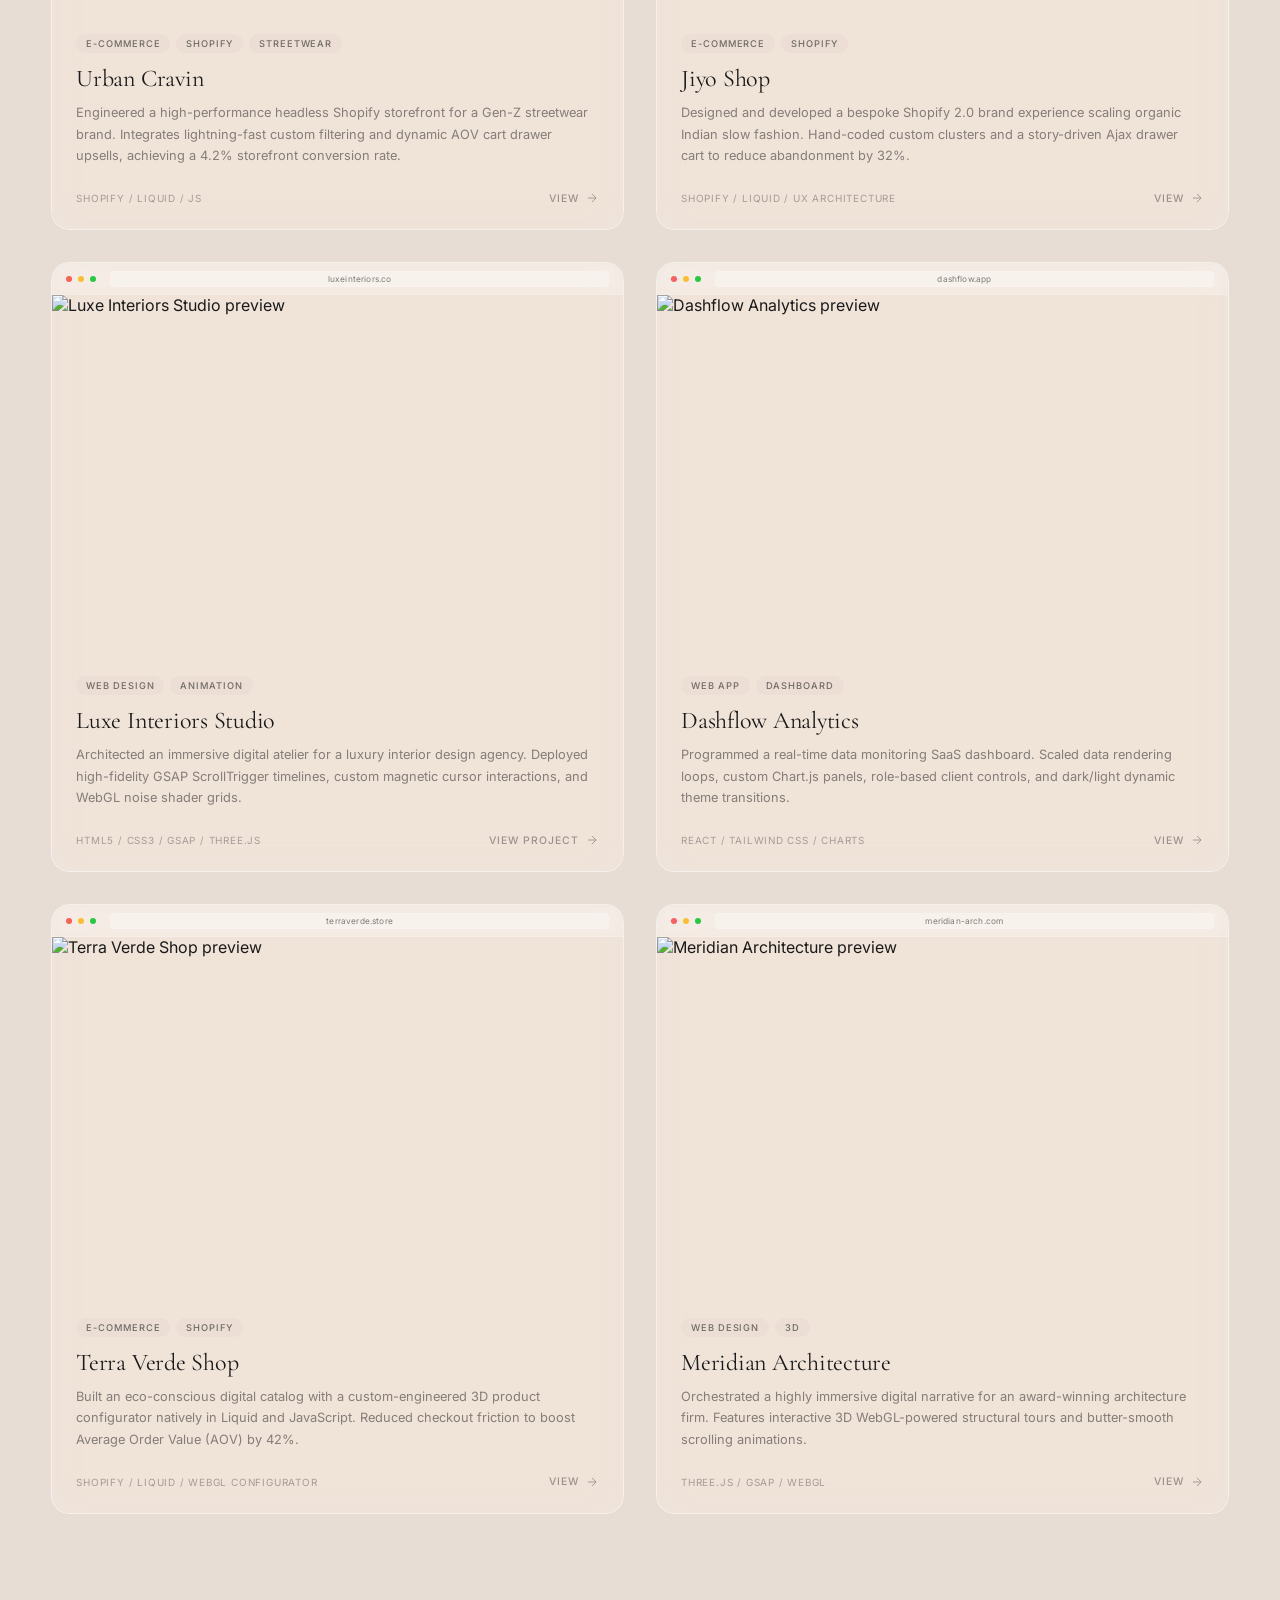
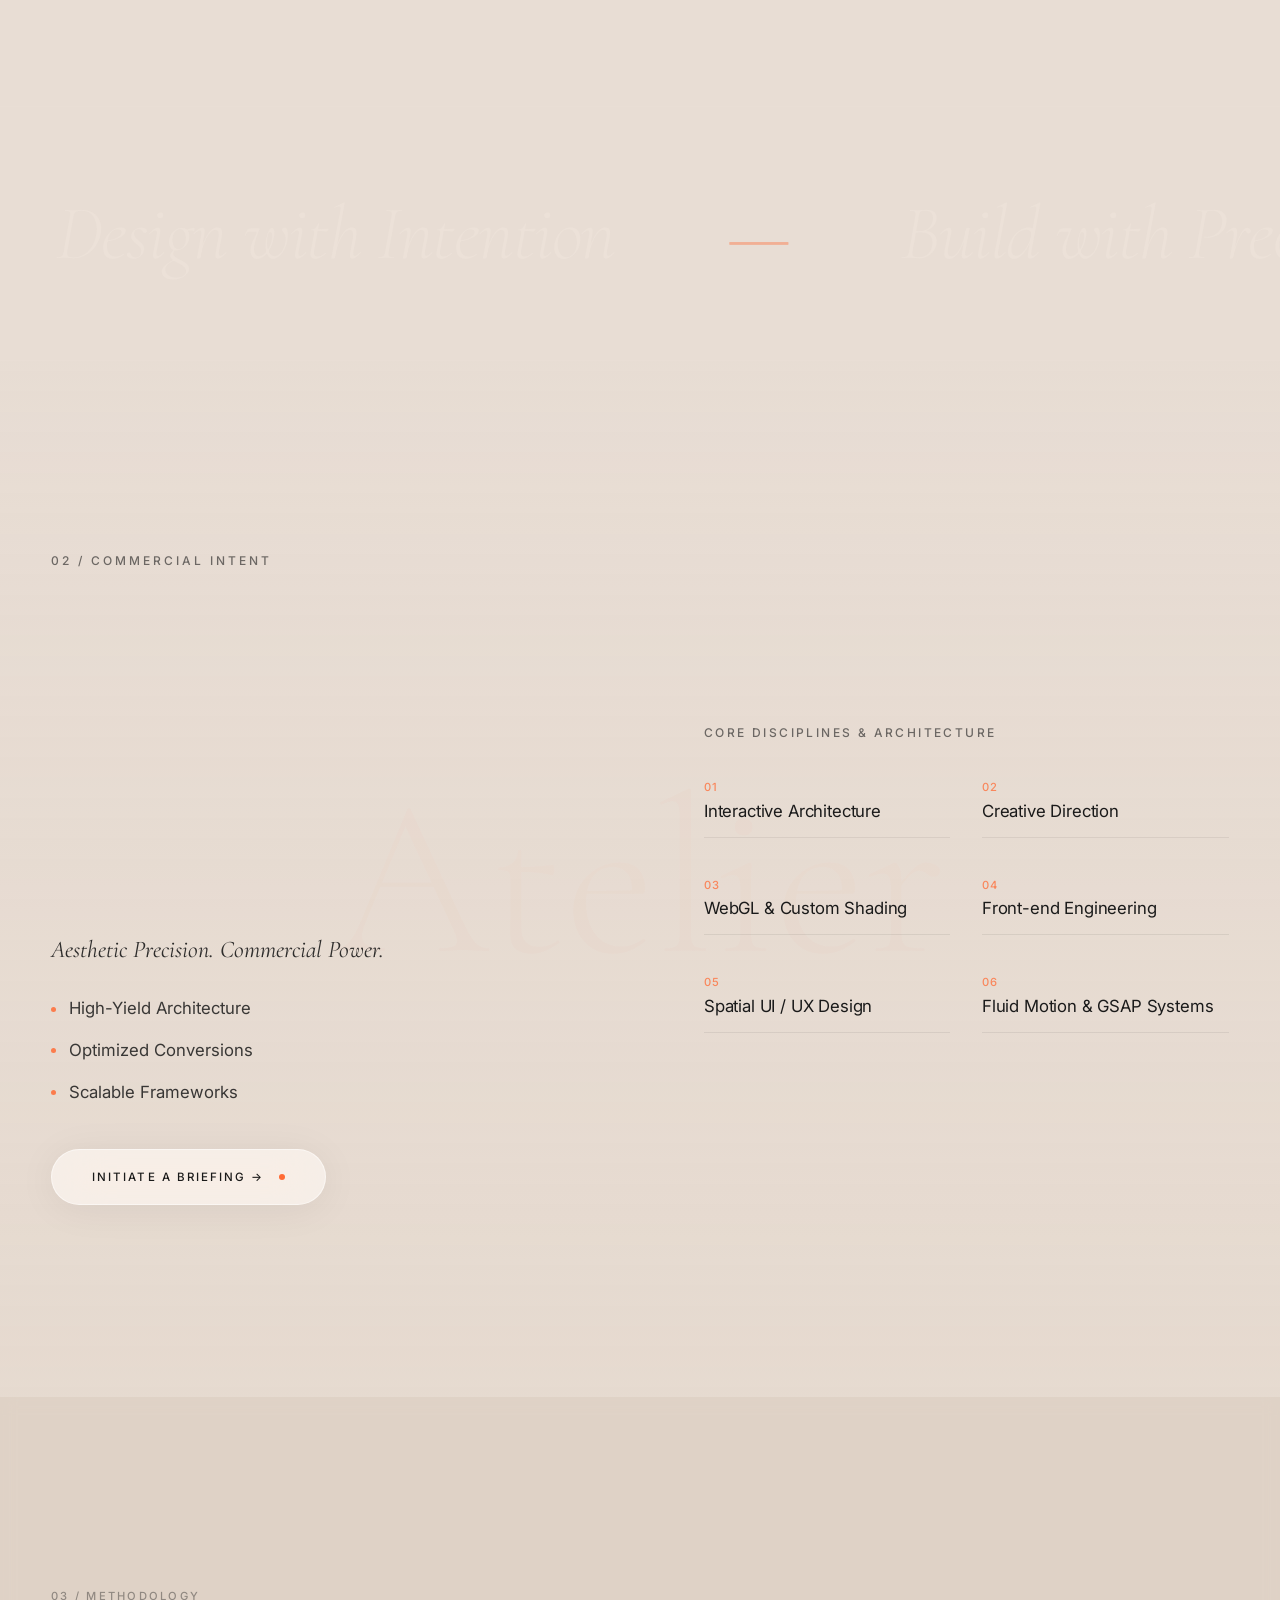
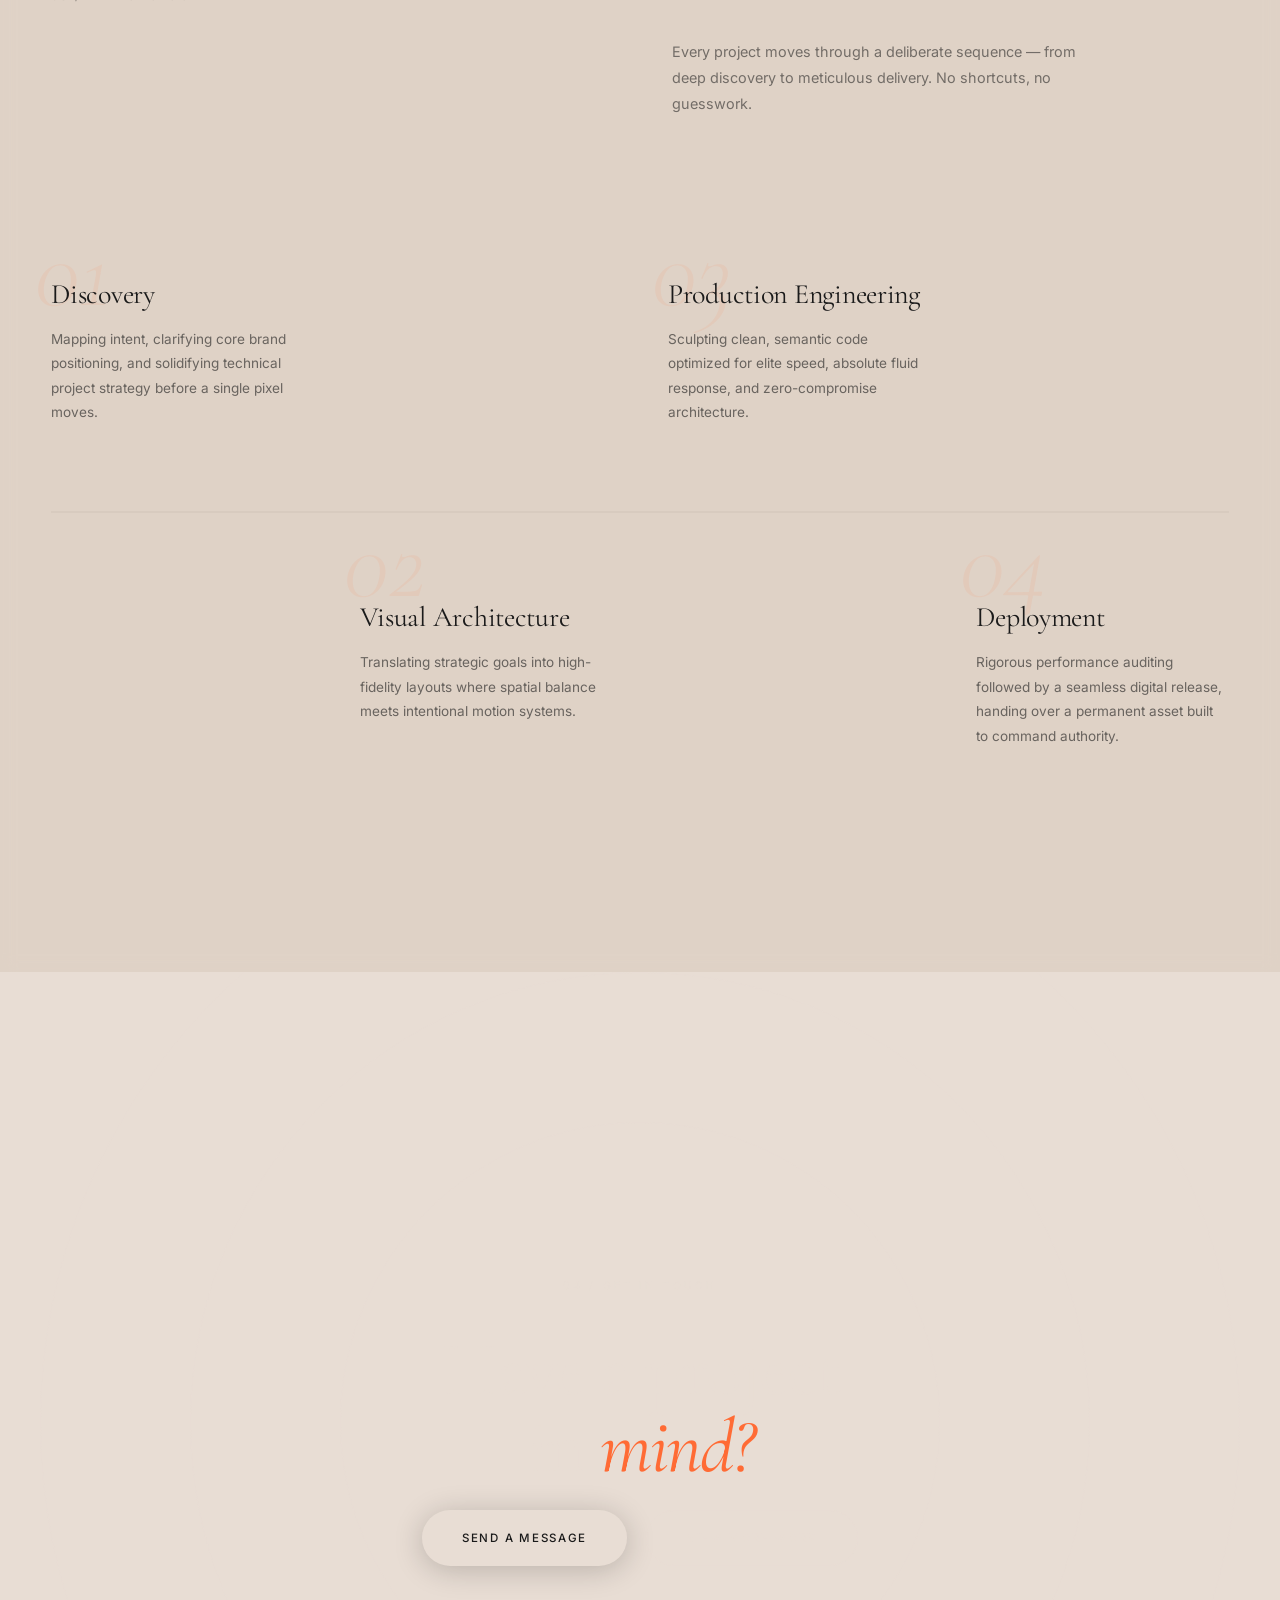
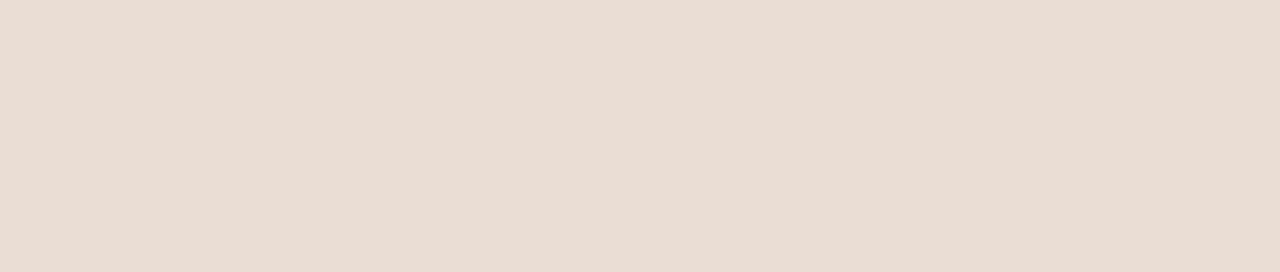
==== commit fade6736: "Add files via upload" ====
--- a/index.html
+++ b/index.html
@@ -17,7 +17,7 @@
     <!-- Core animation libs (sync: scripts.js depends on them at DOMContentLoaded) -->
     <script src="https://cdnjs.cloudflare.com/ajax/libs/gsap/3.12.5/gsap.min.js"></script>
     <script src="https://cdnjs.cloudflare.com/ajax/libs/gsap/3.12.5/ScrollTrigger.min.js"></script>
-    <!-- Lenis deferred — NOT needed before first paint -->
+    <!-- Lenis & Three.js deferred — NOT needed before first paint -->
     <script src="https://unpkg.com/lenis@1.1.18/dist/lenis.min.js" defer></script>
 
     <link rel="stylesheet" href="styles.css">
@@ -45,6 +45,7 @@
     </script>
 
     <title>Manthan's ART Gallery — Web Projects (Preview Mode)</title>
+    <link rel="icon" type="image/svg+xml" href="./favicon.svg">
 
     <style>
         /* === FOUC & SCROLL LOCK === */
@@ -71,12 +72,18 @@
             left: 0;
             width: 100%;
             height: 100%;
-            background-color: #E8DDD4;
+            background-color: rgba(232, 221, 212, 0.65);
+            backdrop-filter: blur(10px);
+            -webkit-backdrop-filter: blur(10px);
             z-index: 9999;
             display: flex;
             align-items: center;
             justify-content: center;
             pointer-events: all;
+        }
+        body.loading-active #shader-background {
+            z-index: 9990 !important;
+            opacity: 0.58 !important;
         }
         .loader-content {
             display: flex;
@@ -138,8 +145,6 @@
         }
 
         /* === PRE-HIDE HERO ELEMENTS === */
-        /* These are hidden via CSS BEFORE scripts run - eliminates the */
-        /* flash where elements are visible then GSAP collapses them    */
         .nav { opacity: 0; transform: translateY(-24px); }
         #heroEyebrow span { opacity: 0; transform: translateY(24px); }
         .word-animate { opacity: 0; transform: translateY(28px) scaleY(0.94); }
@@ -659,9 +664,11 @@
                     </div>
                 </div>
             </div>
+
         </div>
     </div>
 </section>
+
 
 <section class="section" id="projects" aria-labelledby="projectsTitle">
     <div class="section-header">
@@ -685,8 +692,112 @@
 
     <div class="card-grid" id="cardGrid">
 
-        <!-- Card 1: Luxe Interiors Studio -->
-        <article class="card" data-category="web" data-magnetic>
+        <!-- Card 0: Featured / Best Website -->
+        <article class="card wide" id="featured-card" data-category="web" data-magnetic>
+            <div class="card-inner">
+                <div class="card-browser" aria-hidden="true">
+                    <div class="browser-dot bd-r"></div>
+                    <div class="browser-dot bd-y"></div>
+                    <div class="browser-dot bd-g"></div>
+                    <div class="url-bar"><span class="url-text">mybestwebsite.com</span></div>
+                </div>
+                <div class="card-image-wrap">
+                    <img class="card-image" src="https://images.unsplash.com/photo-1550684848-fac1c5b4e853?w=1200&h=640&fit=crop&q=80" alt="My Best Website preview" loading="lazy" decoding="async">
+                    <div class="card-overlay"></div>
+                </div>
+                <div class="card-content">
+                    <div class="card-title-col">
+                        <div class="card-tags">
+                            <span class="card-tag">Featured Project</span>
+                            <span class="card-tag">3D Experience</span>
+                            <span class="card-tag">Web Design</span>
+                        </div>
+                        <h3 class="card-title">My Best Website</h3>
+                    </div>
+                    <div class="card-desc-col">
+                        <p class="card-desc">An elite, immersive 3D digital experience that pushes the boundaries of web design. Built using React, Three.js, and custom GLSL noise shaders to create a fluid, responsive showcase.</p>
+                        <div class="card-footer">
+                            <span class="card-meta">React / WebGL / GSAP</span>
+                            <div class="card-arrow-unlinked">
+                                Coming Soon
+                            </div>
+                        </div>
+                    </div>
+                </div>
+            </div>
+        </article>
+
+        <!-- Card 1: Urban Cravin -->
+        <article class="card" id="urbancravin-card" data-category="ecomm" data-magnetic>
+            <div class="card-inner">
+                <div class="card-browser" aria-hidden="true">
+                    <div class="browser-dot bd-r"></div>
+                    <div class="browser-dot bd-y"></div>
+                    <div class="browser-dot bd-g"></div>
+                    <div class="url-bar"><span class="url-text">urbancravin.com</span></div>
+                </div>
+                <div class="card-image-wrap">
+                    <img class="card-image" src="https://images.unsplash.com/photo-1556821840-3a63f95609a7?w=600&h=460&fit=crop&q=80" alt="Urban Cravin preview" loading="lazy" decoding="async">
+                    <div class="card-overlay"></div>
+                    <a href="projects/urbancravin-showcase.html" class="card-link-btn" aria-label="View Urban Cravin project">
+                        <svg viewBox="0 0 24 24" fill="none" stroke="currentColor" stroke-width="2"><path d="M7 17L17 7M7 7h10v10"/></svg>
+                    </a>
+                </div>
+                <div class="card-content">
+                    <div class="card-tags">
+                        <span class="card-tag">E-Commerce</span>
+                        <span class="card-tag">Shopify</span>
+                        <span class="card-tag">Streetwear</span>
+                    </div>
+                    <h3 class="card-title">Urban Cravin</h3>
+                    <p class="card-desc">Engineered a high-performance headless Shopify storefront for a Gen-Z streetwear brand. Integrates lightning-fast custom filtering and dynamic AOV cart drawer upsells, achieving a 4.2% storefront conversion rate.</p>
+                    <div class="card-footer">
+                        <span class="card-meta">Shopify / Liquid / JS</span>
+                        <a href="projects/urbancravin-showcase.html" class="card-arrow" aria-label="View Urban Cravin">
+                            View
+                            <svg viewBox="0 0 24 24" fill="none" stroke="currentColor" stroke-width="1.5"><path d="M5 12h14M12 5l7 7-7 7"/></svg>
+                        </a>
+                    </div>
+                </div>
+            </div>
+        </article>
+
+        <!-- Card 2: Jiyo Shop -->
+        <article class="card" id="jiyo-card" data-category="ecomm" data-magnetic>
+            <div class="card-inner">
+                <div class="card-browser" aria-hidden="true">
+                    <div class="browser-dot bd-r"></div>
+                    <div class="browser-dot bd-y"></div>
+                    <div class="browser-dot bd-g"></div>
+                    <div class="url-bar"><span class="url-text">jiyoshop.com</span></div>
+                </div>
+                <div class="card-image-wrap">
+                    <img class="card-image" src="https://images.unsplash.com/photo-1544816155-12df9643f363?w=600&h=460&fit=crop&q=80" alt="Jiyo Shop preview" loading="lazy" decoding="async">
+                    <div class="card-overlay"></div>
+                    <a href="projects/jiyo-showcase.html" class="card-link-btn" aria-label="View Jiyo Shop project">
+                        <svg viewBox="0 0 24 24" fill="none" stroke="currentColor" stroke-width="2"><path d="M7 17L17 7M7 7h10v10"/></svg>
+                    </a>
+                </div>
+                <div class="card-content">
+                    <div class="card-tags">
+                        <span class="card-tag">E-Commerce</span>
+                        <span class="card-tag">Shopify</span>
+                    </div>
+                    <h3 class="card-title">Jiyo Shop</h3>
+                    <p class="card-desc">Designed and developed a bespoke Shopify 2.0 brand experience scaling organic Indian slow fashion. Hand-coded custom clusters and a story-driven Ajax drawer cart to reduce abandonment by 32%.</p>
+                    <div class="card-footer">
+                        <span class="card-meta">Shopify / Liquid / UX Architecture</span>
+                        <a href="projects/jiyo-showcase.html" class="card-arrow" aria-label="View Jiyo Shop">
+                            View
+                            <svg viewBox="0 0 24 24" fill="none" stroke="currentColor" stroke-width="1.5"><path d="M5 12h14M12 5l7 7-7 7"/></svg>
+                        </a>
+                    </div>
+                </div>
+            </div>
+        </article>
+
+        <!-- Card 3: Luxe Interiors Studio -->
+        <article class="card" id="luxe-interiors-card" data-category="web" data-magnetic>
             <div class="card-inner">
                 <div class="card-browser" aria-hidden="true">
                     <div class="browser-dot bd-r"></div>
@@ -697,21 +808,20 @@
                 <div class="card-image-wrap">
                     <img class="card-image" src="https://images.unsplash.com/photo-1618219944342-824e40a13285?w=600&h=460&fit=crop&q=80" alt="Luxe Interiors Studio preview" loading="lazy" decoding="async">
                     <div class="card-overlay"></div>
-                    <a href="#" class="card-link-btn" aria-label="View Luxe Interiors project">
+                    <a href="projects/luxe-interiors.html" class="card-link-btn" aria-label="View Luxe Interiors project">
                         <svg viewBox="0 0 24 24" fill="none" stroke="currentColor" stroke-width="2"><path d="M7 17L17 7M7 7h10v10"/></svg>
                     </a>
                 </div>
                 <div class="card-content">
                     <div class="card-tags">
-                        <span class="card-tag featured">Featured</span>
                         <span class="card-tag">Web Design</span>
                         <span class="card-tag">Animation</span>
                     </div>
                     <h3 class="card-title">Luxe Interiors Studio</h3>
-                    <p class="card-desc">A premium interior design studio website with immersive scroll-driven animations, custom cursor interactions, and a lighthouse score of 98.</p>
+                    <p class="card-desc">Architected an immersive digital atelier for a luxury interior design agency. Deployed high-fidelity GSAP ScrollTrigger timelines, custom magnetic cursor interactions, and WebGL noise shader grids.</p>
                     <div class="card-footer">
-                        <span class="card-meta">HTML / CSS / GSAP</span>
-                        <a href="#" class="card-arrow" aria-label="View Luxe Interiors">
+                        <span class="card-meta">HTML5 / CSS3 / GSAP / Three.js</span>
+                        <a href="projects/luxe-interiors.html" class="card-arrow" aria-label="View Luxe Interiors">
                             View Project
                             <svg viewBox="0 0 24 24" fill="none" stroke="currentColor" stroke-width="1.5"><path d="M5 12h14M12 5l7 7-7 7"/></svg>
                         </a>
@@ -720,8 +830,8 @@
             </div>
         </article>
 
-        <!-- Card 2: Dashflow Analytics -->
-        <article class="card" data-category="app" data-magnetic>
+        <!-- Card 4: Dashflow Analytics -->
+        <article class="card" id="dashflow-analytics-card" data-category="app" data-magnetic>
             <div class="card-inner">
                 <div class="card-browser" aria-hidden="true">
                     <div class="browser-dot bd-r"></div>
@@ -732,7 +842,7 @@
                 <div class="card-image-wrap">
                     <img class="card-image" src="https://images.unsplash.com/photo-1551650975-87deedd944c3?w=600&h=460&fit=crop&q=80" alt="Dashflow Analytics preview" loading="lazy" decoding="async">
                     <div class="card-overlay"></div>
-                    <a href="#" class="card-link-btn" aria-label="View Dashflow project">
+                    <a href="projects/dashflow-analytics.html" class="card-link-btn" aria-label="View Dashflow project">
                         <svg viewBox="0 0 24 24" fill="none" stroke="currentColor" stroke-width="2"><path d="M7 17L17 7M7 7h10v10"/></svg>
                     </a>
                 </div>
@@ -742,10 +852,10 @@
                         <span class="card-tag">Dashboard</span>
                     </div>
                     <h3 class="card-title">Dashflow Analytics</h3>
-                    <p class="card-desc">A real-time analytics dashboard for SaaS teams with live charts, dark/light theming, and role-based access.</p>
+                    <p class="card-desc">Programmed a real-time data monitoring SaaS dashboard. Scaled data rendering loops, custom Chart.js panels, role-based client controls, and dark/light dynamic theme transitions.</p>
                     <div class="card-footer">
-                        <span class="card-meta">React / Tailwind</span>
-                        <a href="#" class="card-arrow" aria-label="View Dashflow">
+                        <span class="card-meta">React / Tailwind CSS / Charts</span>
+                        <a href="projects/dashflow-analytics.html" class="card-arrow" aria-label="View Dashflow">
                             View
                             <svg viewBox="0 0 24 24" fill="none" stroke="currentColor" stroke-width="1.5"><path d="M5 12h14M12 5l7 7-7 7"/></svg>
                         </a>
@@ -754,8 +864,8 @@
             </div>
         </article>
 
-        <!-- Card 3: Terra Verde Shop -->
-        <article class="card" data-category="ecomm" data-magnetic>
+        <!-- Card 5: Terra Verde Shop -->
+        <article class="card" id="terra-verde-card" data-category="ecomm" data-magnetic>
             <div class="card-inner">
                 <div class="card-browser" aria-hidden="true">
                     <div class="browser-dot bd-r"></div>
@@ -766,7 +876,7 @@
                 <div class="card-image-wrap">
                     <img class="card-image" src="https://images.unsplash.com/photo-1441986300917-64674bd600d8?w=600&h=460&fit=crop&q=80" alt="Terra Verde Shop preview" loading="lazy" decoding="async">
                     <div class="card-overlay"></div>
-                    <a href="#" class="card-link-btn" aria-label="View Terra Verde project">
+                    <a href="projects/terra-verde.html" class="card-link-btn" aria-label="View Terra Verde project">
                         <svg viewBox="0 0 24 24" fill="none" stroke="currentColor" stroke-width="2"><path d="M7 17L17 7M7 7h10v10"/></svg>
                     </a>
                 </div>
@@ -776,10 +886,10 @@
                         <span class="card-tag">Shopify</span>
                     </div>
                     <h3 class="card-title">Terra Verde Shop</h3>
-                    <p class="card-desc">A sustainable lifestyle brand store with custom Shopify theme, product configurator, and seamless checkout.</p>
+                    <p class="card-desc">Built an eco-conscious digital catalog with a custom-engineered 3D product configurator natively in Liquid and JavaScript. Reduced checkout friction to boost Average Order Value (AOV) by 42%.</p>
                     <div class="card-footer">
-                        <span class="card-meta">Shopify / Liquid</span>
-                        <a href="#" class="card-arrow" aria-label="View Terra Verde">
+                        <span class="card-meta">Shopify / Liquid / WebGL Configurator</span>
+                        <a href="projects/terra-verde.html" class="card-arrow" aria-label="View Terra Verde">
                             View
                             <svg viewBox="0 0 24 24" fill="none" stroke="currentColor" stroke-width="1.5"><path d="M5 12h14M12 5l7 7-7 7"/></svg>
                         </a>
@@ -788,8 +898,8 @@
             </div>
         </article>
 
-        <!-- Card 4: Meridian Architecture -->
-        <article class="card" data-category="web" data-magnetic>
+        <!-- Card 6: Meridian Architecture -->
+        <article class="card" id="meridian-architecture-card" data-category="web" data-magnetic>
             <div class="card-inner">
                 <div class="card-browser" aria-hidden="true">
                     <div class="browser-dot bd-r"></div>
@@ -800,7 +910,7 @@
                 <div class="card-image-wrap">
                     <img class="card-image" src="https://images.unsplash.com/photo-1487958449943-2429e8be8625?w=600&h=460&fit=crop&q=80" alt="Meridian Architecture preview" loading="lazy" decoding="async">
                     <div class="card-overlay"></div>
-                    <a href="#" class="card-link-btn" aria-label="View Meridian project">
+                    <a href="projects/meridian-architecture.html" class="card-link-btn" aria-label="View Meridian project">
                         <svg viewBox="0 0 24 24" fill="none" stroke="currentColor" stroke-width="2"><path d="M7 17L17 7M7 7h10v10"/></svg>
                     </a>
                 </div>
@@ -810,10 +920,10 @@
                         <span class="card-tag">3D</span>
                     </div>
                     <h3 class="card-title">Meridian Architecture</h3>
-                    <p class="card-desc">Award-winning architecture firm website with WebGL-powered 3D building tours and scroll-driven storytelling.</p>
+                    <p class="card-desc">Orchestrated a highly immersive digital narrative for an award-winning architecture firm. Features interactive 3D WebGL-powered structural tours and butter-smooth scrolling animations.</p>
                     <div class="card-footer">
-                        <span class="card-meta">Three.js / GSAP</span>
-                        <a href="#" class="card-arrow" aria-label="View Meridian">
+                        <span class="card-meta">Three.js / GSAP / WebGL</span>
+                        <a href="projects/meridian-architecture.html" class="card-arrow" aria-label="View Meridian">
                             View
                             <svg viewBox="0 0 24 24" fill="none" stroke="currentColor" stroke-width="1.5"><path d="M5 12h14M12 5l7 7-7 7"/></svg>
                         </a>
@@ -996,10 +1106,6 @@
         <h2 class="cta-headline">
             Have a project<br>in <em>mind?</em>
         </h2>
-        <p class="cta-subtext">
-            I'm selectively taking on new projects. If you're building something 
-            worth making, I'd love to hear about it.
-        </p>
         <div class="cta-buttons">
             <a href="mailto:manthan0031@gmail.com" class="btn-primary" data-magnetic>
                 Send a Message
@@ -1010,6 +1116,8 @@
         </div>
     </div>
 </section>
+
+
 
 <script src="https://cdnjs.cloudflare.com/ajax/libs/three.js/r128/three.min.js"></script>
 <script src="scripts.js"></script>
@@ -1149,8 +1257,8 @@
             const mesh = new THREE.Mesh(geometry, material);
             scene.add(mesh);
 
-            const renderer = new THREE.WebGLRenderer({ alpha: true, antialias: false });
-            renderer.setPixelRatio(Math.min(window.devicePixelRatio, 1.5));
+            const renderer = new THREE.WebGLRenderer({ alpha: true, antialias: false }); // no antialias on fullscreen BG
+            renderer.setPixelRatio(Math.min(window.devicePixelRatio, 1.5)); // cap for perf
             container.appendChild(renderer.domElement);
 
             // Cursor responsive tracking with smooth interpolation (lerp)
@@ -1159,8 +1267,8 @@
 
             window.addEventListener("mousemove", (e) => {
                 targetMouse.x = e.clientX;
-                targetMouse.y = window.innerHeight - e.clientY; // Flip Y for WebGL
-            });
+                targetMouse.y = window.innerHeight - e.clientY;
+            }, { passive: true });
 
             const onWindowResize = () => {
                 const rect = container.getBoundingClientRect();
@@ -1173,7 +1281,6 @@
 
             onWindowResize();
             window.addEventListener("resize", onWindowResize, false);
-
             // Dynamic shader velocity (time) scale on discipline hovers
             let targetTimeSpeed = 1.0;
             let currentTimeSpeed = 1.0;
@@ -1193,7 +1300,8 @@
 
             const animate = () => {
                 requestAnimationFrame(animate);
-                if (document.hidden) return; // Skip when tab not visible
+                // Skip rendering when tab is hidden (saves GPU)
+                if (document.hidden) return;
 
                 currentMouse.x += (targetMouse.x - currentMouse.x) * 0.07;
                 currentMouse.y += (targetMouse.y - currentMouse.y) * 0.07;
@@ -1275,7 +1383,7 @@
             const duration = Math.random() * 0.7 + 0.55; // Fast blink
             
             const path = document.createElementNS("http://www.w3.org/2000/svg", "path");
-            path.setAttribute("d", "M9.82531 0.843845C10.0553 0.215178 10.9446 0.215178 11.1746 0.843845L11.8618 2.72026C12.4006 4.19229 12.3916 6.39157 13.5 7.5C14.6084 8.60843 16.8077 8.59935 18.2797 9.13822L20.1561 9.82534C20.7858 10.0553 20.7858 10.9447 20.1561 11.1747L18.2797 11.8618C16.8077 12.4007 14.6084 12.3916 13.5 13.5C12.3916 14.6084 12.4006 16.8077 11.8618 18.2798L11.1746 20.1562C10.9446 20.7858 10.0553 20.7858 9.82531 20.1562L9.13819 18.2798C8.59932 16.8077 8.60843 14.6084 7.5 13.5C6.39157 12.3916 4.19225 12.4007 2.72023 11.8618L0.843814 11.1747C0.215148 10.9447 0.215148 10.0553 0.843814 9.82534L2.72023 9.13822C4.19225 8.59935 6.39157 8.60843 7.5 7.5C8.60843 6.39157 8.59932 4.19229 9.13819 2.72026L9.82531 0.843845Z");
+            path.setAttribute("d", "M9.82531 0.843845C10.0553 0.215178 10.9446 0.215178 11.1746 0.843845L11.8618 2.72026C12.4006 4.19229 12.3916 6.39157 13.5 7.5C14.6084 8.60843 16.8077 8.59935 18.2797 9.13822L20.1561 9.82534C20.7858 10.0553 20.7858 10.9447 20.1561 11.1747L18.2797 11.8618C16.8077 12.4007 14.6084 12.3916 13.5 13.5C12.3916 14.6084 12.4006 16.8077 11.8618 18.2798L11.1746 20.1562C10.9446 20.7858 10.0553 20.7858 11.1746 20.1562L9.82531 20.1562L9.13819 18.2798C8.59932 16.8077 8.60843 14.6084 7.5 13.5C6.39157 12.3916 4.19225 12.4007 2.72023 11.8618L0.843814 11.1747C0.215148 10.9447 0.215148 10.0553 0.843814 9.82534L2.72023 9.13822C4.19225 8.59935 6.39157 8.60843 7.5 7.5C8.60843 6.39157 8.59932 4.19229 9.13819 2.72026L9.82531 0.843845Z");
             path.setAttribute("fill", color);
             
             sparkle.appendChild(path);
@@ -1331,7 +1439,7 @@
             });
         };
 
-        // --- 5. Mouse Spotlight Glow --- uses transform (no layout reflow)
+        // --- 5. Mouse Spotlight Glow — uses transform (no layout reflow) ---
         const initMouseSpotlight = () => {
             const mouseGlow = document.getElementById("mouse-gradient");
             if (!mouseGlow || window.matchMedia('(pointer: coarse)').matches) return;
@@ -1356,6 +1464,7 @@
             const updateGlow = () => {
                 glowX += (targetGlowX - glowX) * 0.08;
                 glowY += (targetGlowY - glowY) * 0.08;
+                // transform: avoids layout reflow (vs left/top)
                 mouseGlow.style.transform = `translate(calc(${glowX}px - 50%), calc(${glowY}px - 50%))`;
                 const dx = Math.abs(targetGlowX - glowX);
                 const dy = Math.abs(targetGlowY - glowY);
@@ -1381,4 +1490,4 @@
 </script>
 
 </body>
-</html>
+</html>
--- a/styles.css
+++ b/styles.css
@@ -672,6 +672,14 @@
     transform: translateX(4px);
 }
 
+.card-arrow-unlinked {
+    display: flex; align-items: center; gap: 6px;
+    font-family: var(--font-body); font-size: .65rem;
+    font-weight: 500; letter-spacing: .1em; text-transform: uppercase;
+    color: var(--ink); opacity: .25; text-decoration: none;
+    cursor: default;
+}
+
 .card.wide {
     grid-column: span 2;
 }
@@ -772,13 +780,11 @@
     padding-bottom: 1rem;
 }
 
-.discipline-item .discipline-index,
 .discipline-item .discipline-name {
     transition: transform 0.4s cubic-bezier(0.25, 1, 0.5, 1);
     will-change: transform;
 }
 
-.discipline-item:hover .discipline-index,
 .discipline-item:hover .discipline-name {
     transform: translateX(10px);
 }
@@ -808,6 +814,15 @@
     color: var(--accent);
     margin-bottom: 0.4rem;
     opacity: 0.75;
+    display: inline-block;
+    transition: transform 0.4s cubic-bezier(0.25, 1, 0.5, 1), opacity 0.4s cubic-bezier(0.25, 1, 0.5, 1), text-shadow 0.4s cubic-bezier(0.25, 1, 0.5, 1);
+    will-change: transform;
+}
+
+.discipline-item:hover .discipline-index {
+    transform: translateX(10px);
+    opacity: 1;
+    text-shadow: 0 0 10px rgba(255, 107, 53, 0.35);
 }
 
 .discipline-name {
@@ -955,10 +970,7 @@
     opacity: 0.6;
     transition: opacity 0.4s ease;
 }
-.process-step:hover .step-num {
-    opacity: 0.22;
-    transform: translateY(-6px) scale(1.03);
-}
+
 .process-step:hover .step-desc {
     opacity: 0.85;
 }
@@ -1044,18 +1056,22 @@
 }
 .footer-shader-container {
     position: absolute;
-    inset: 0;
-    width: 100%;
-    height: 100%;
+    top: 0;
+    left: 0;
+    width: 100% !important;
+    height: 100% !important;
     z-index: 1; /* Sits behind cta-inner content (z-index: 10) but in front of background */
     pointer-events: none;
     opacity: 0; /* Hidden by default, fades in when scroll reaches contact */
     transition: opacity 0.8s ease;
 }
 .footer-shader-container canvas {
+    position: absolute;
+    top: 0;
+    left: 0;
     display: block;
-    width: 100%;
-    height: 100%;
+    width: 100% !important;
+    height: 100% !important;
 }
 .cta-bg-ring-wrap {
     position: absolute;
@@ -1399,9 +1415,19 @@
 }
 
 /* --- Darker Marquee --- */
+.marquee-section {
+    background: transparent !important;
+    border-top: 1px solid rgba(244, 234, 225, 0.08) !important;
+    border-bottom: 1px solid rgba(244, 234, 225, 0.08) !important;
+}
 .marquee-item {
+    color: #f4eae1 !important;
     opacity: 0.32;
     transition: opacity 0.4s ease, color 0.4s ease, text-shadow 0.4s ease;
+}
+.marquee-item.accent {
+    color: var(--accent) !important;
+    opacity: 0.4 !important;
 }
 .marquee-track:hover .marquee-item {
     opacity: 0.15 !important;
